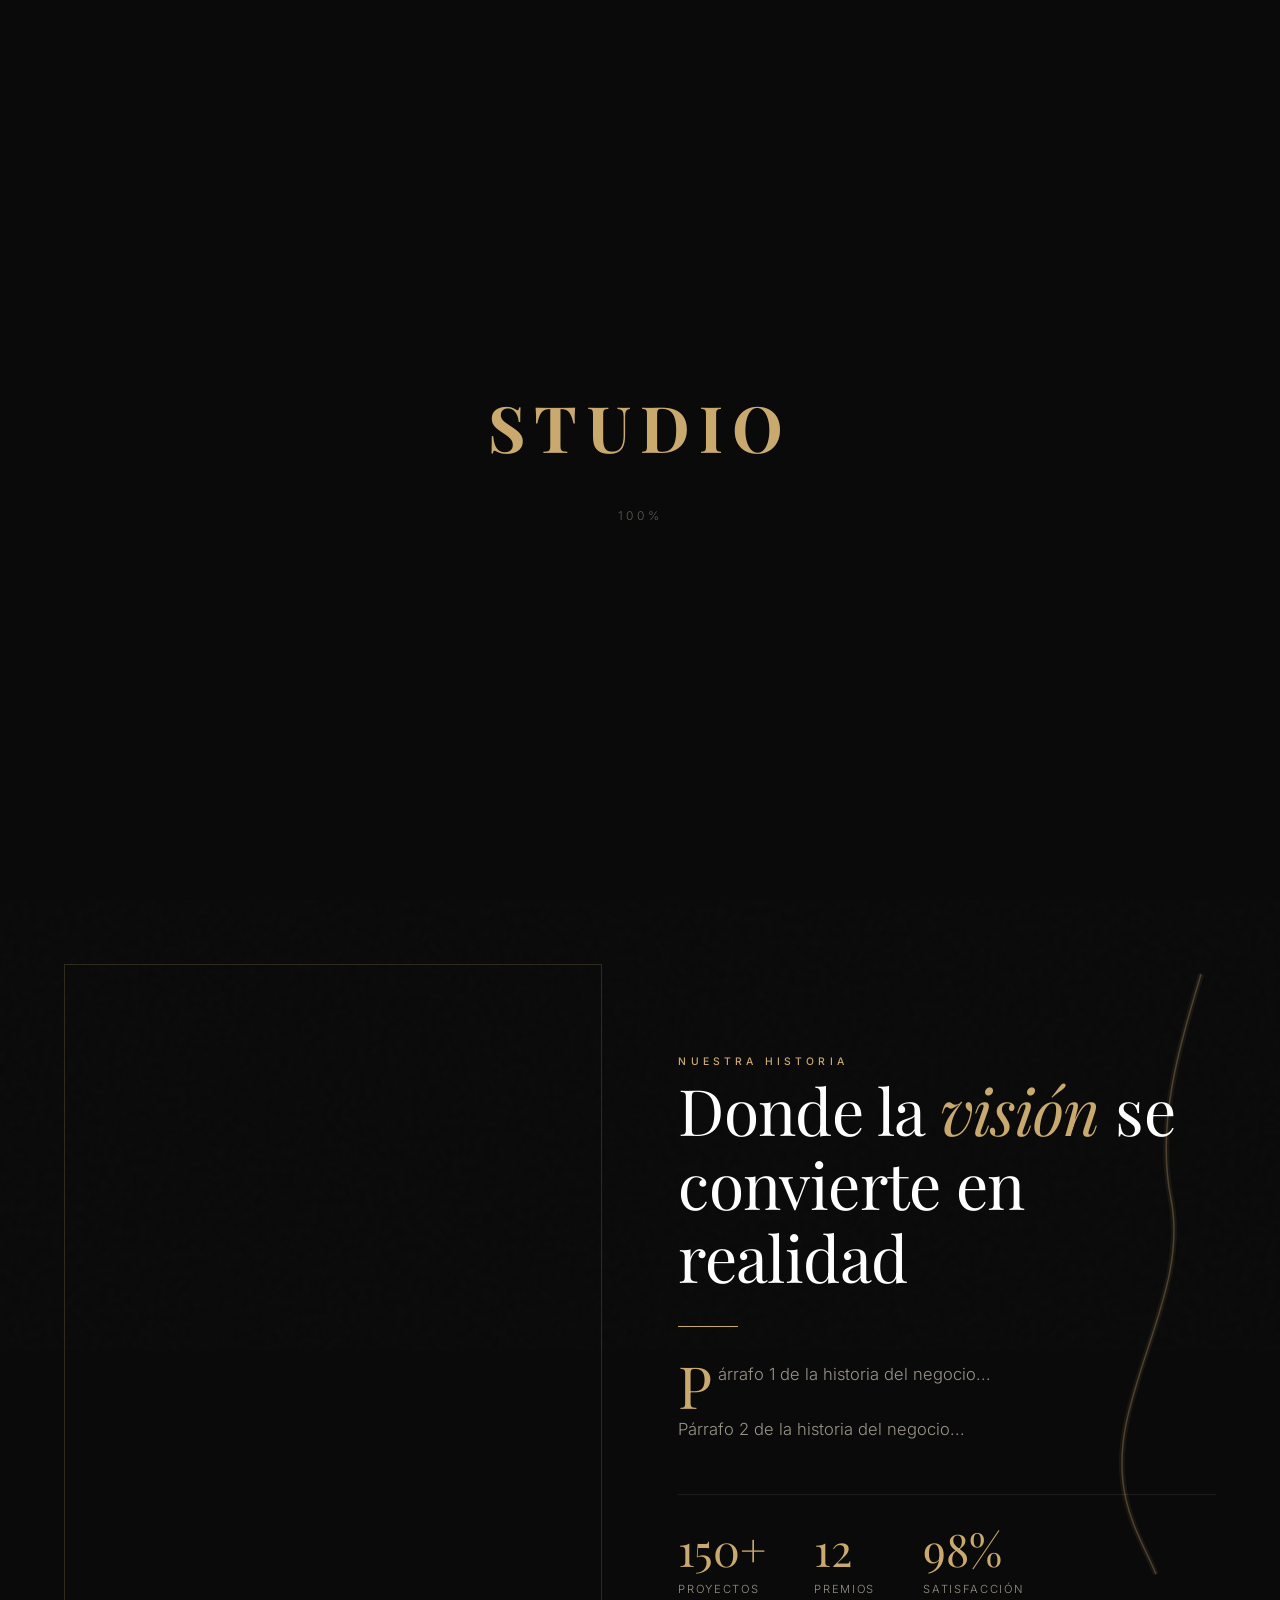
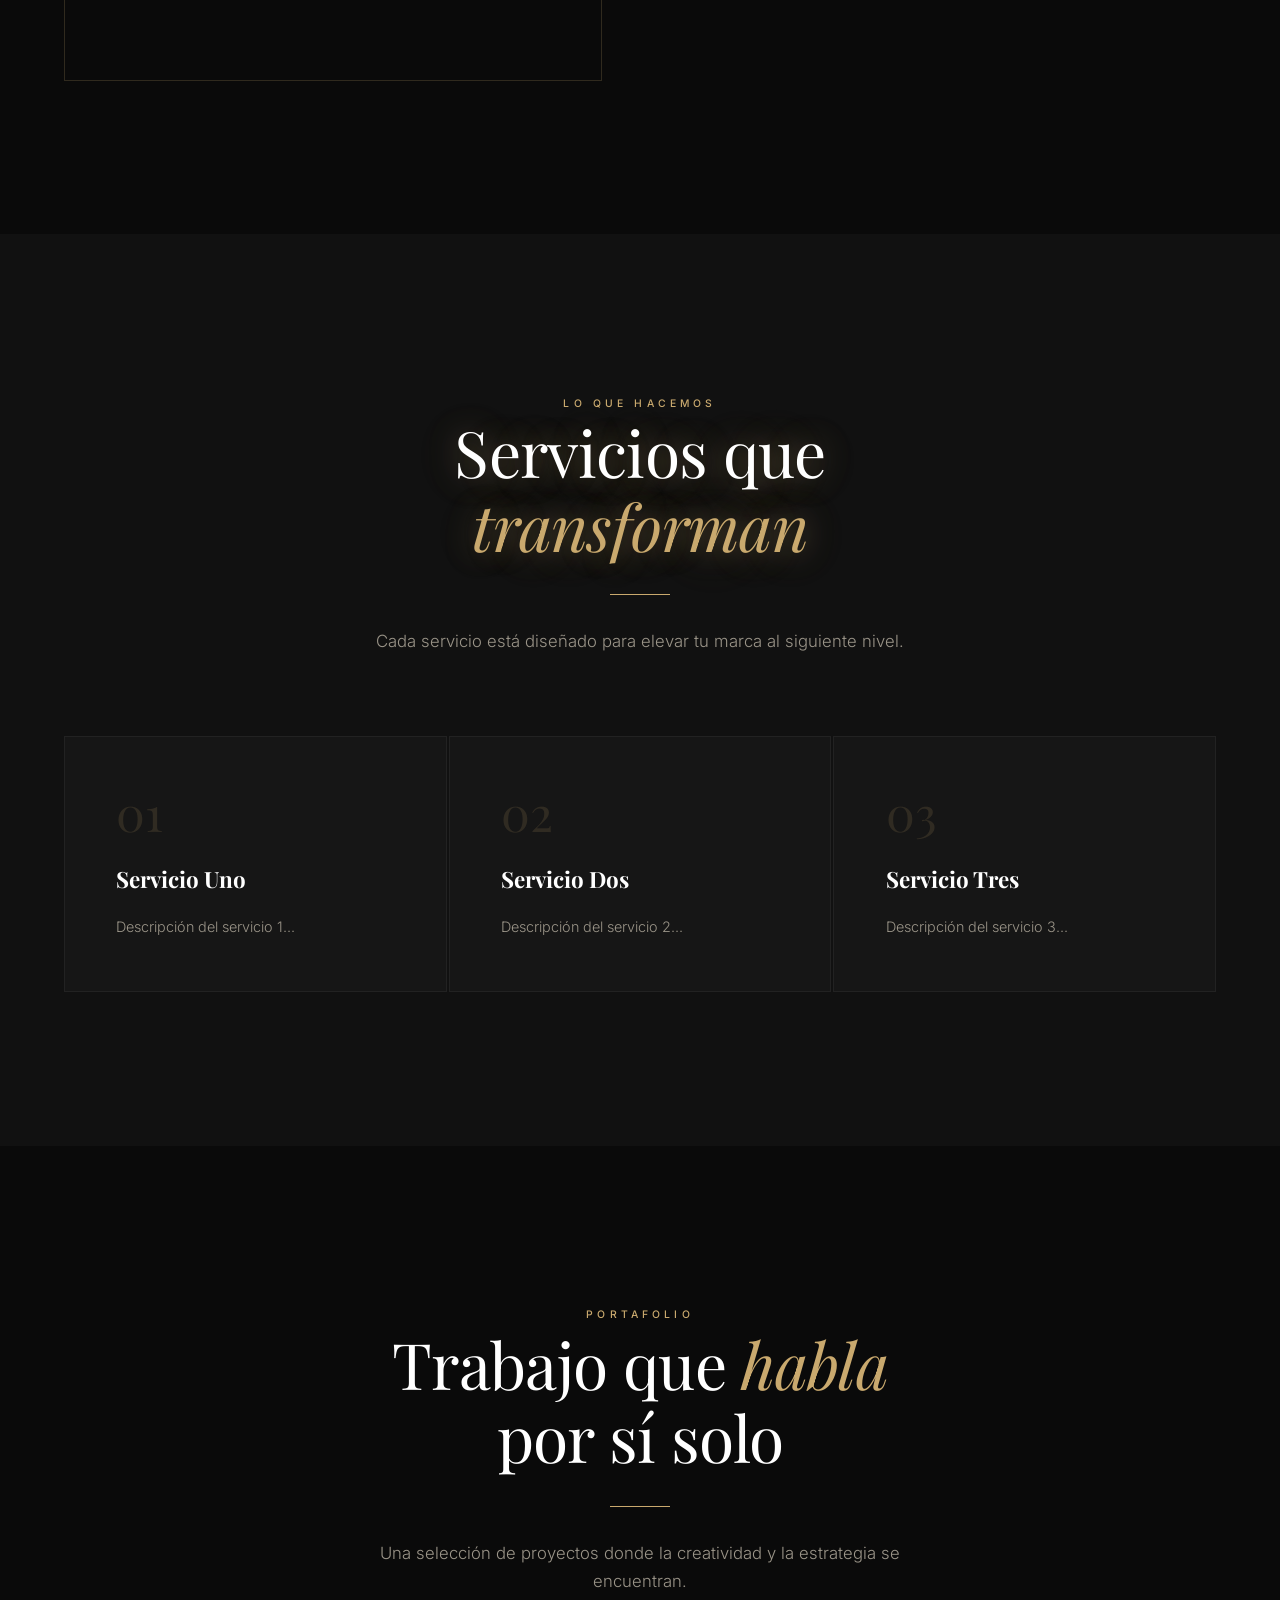
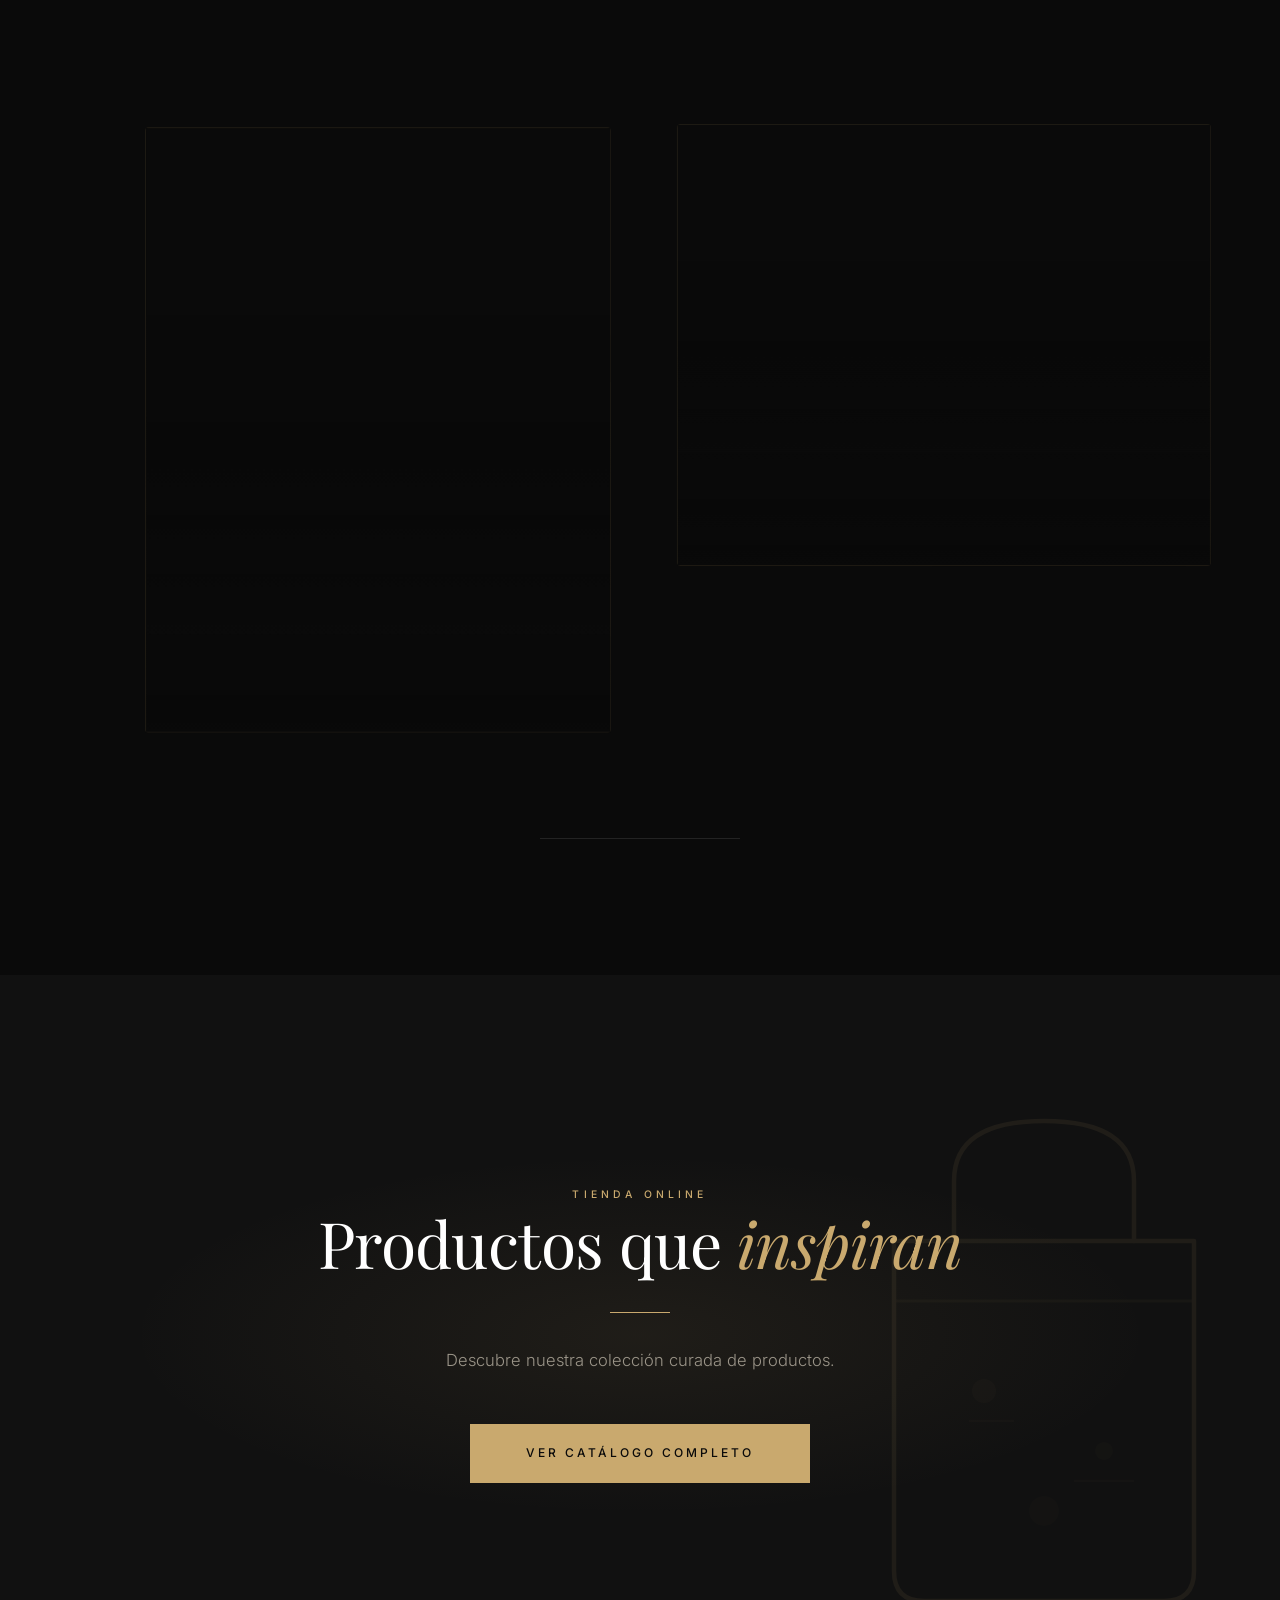
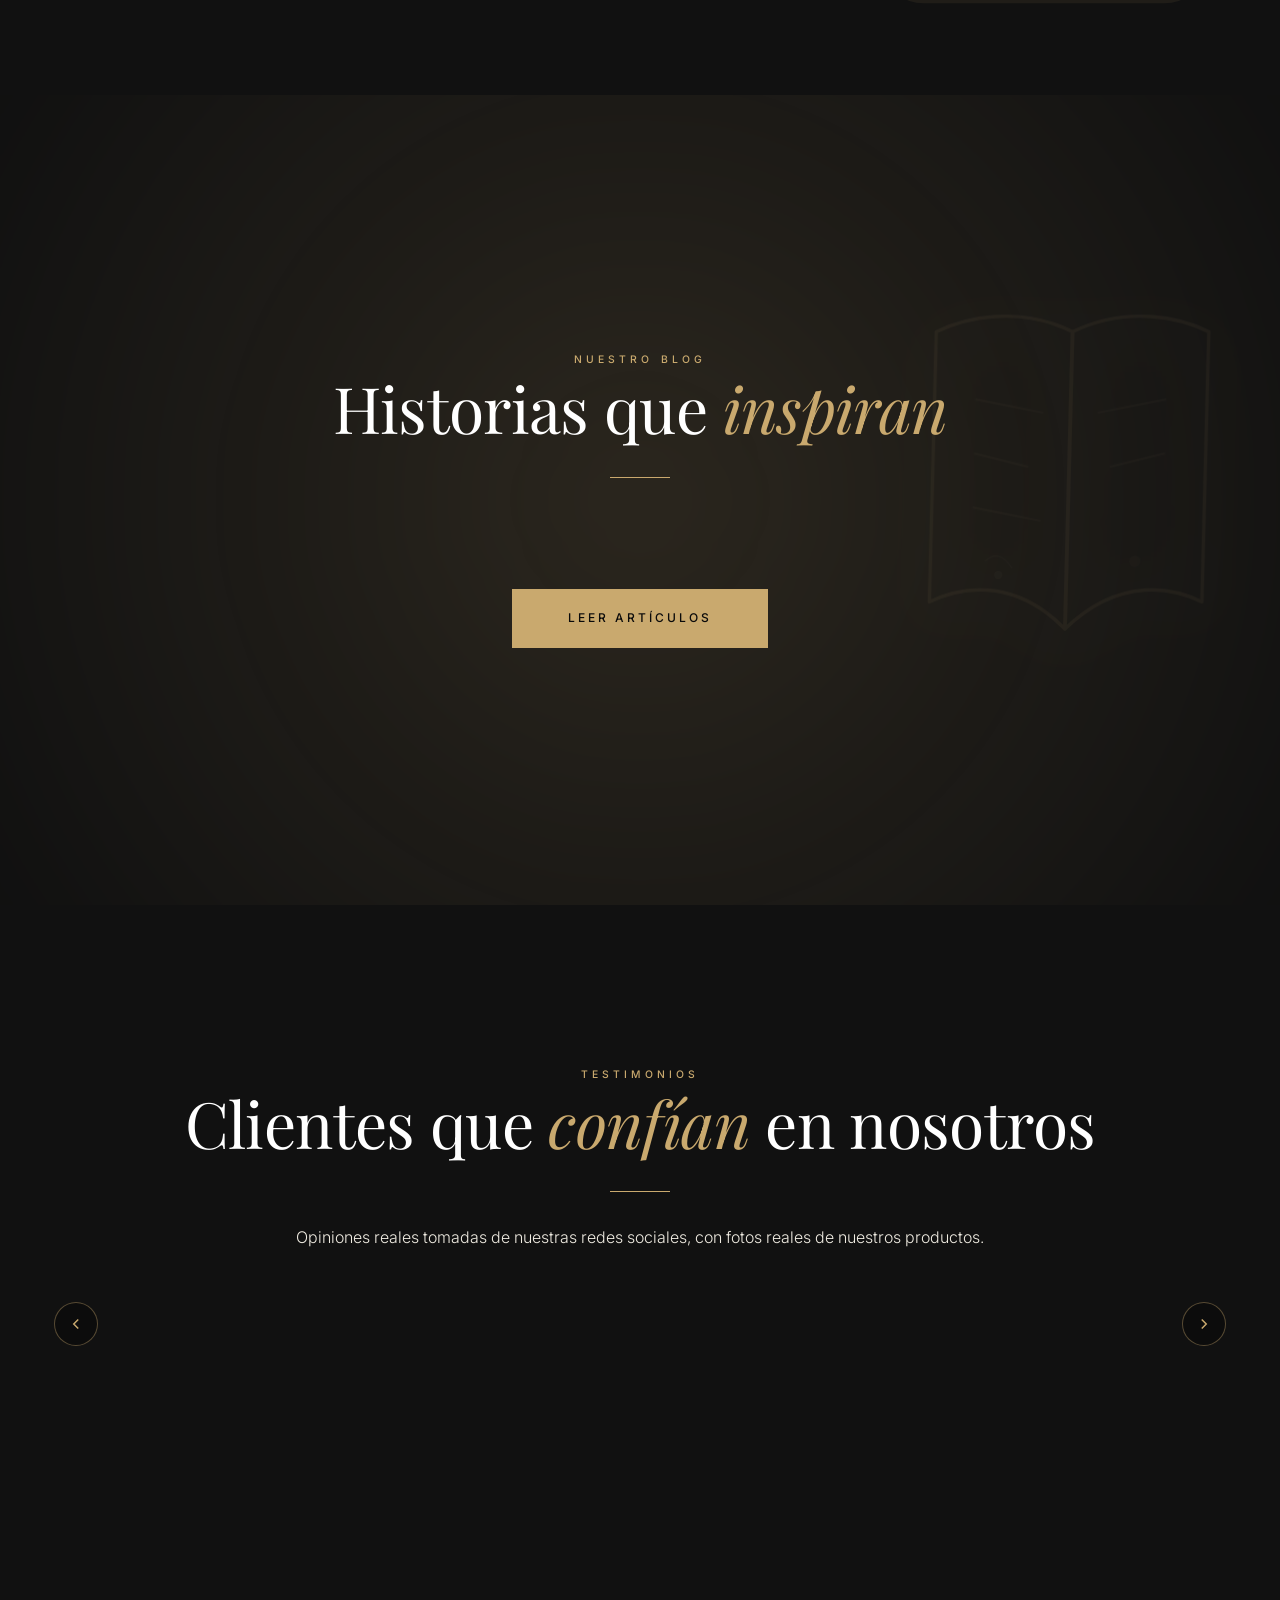
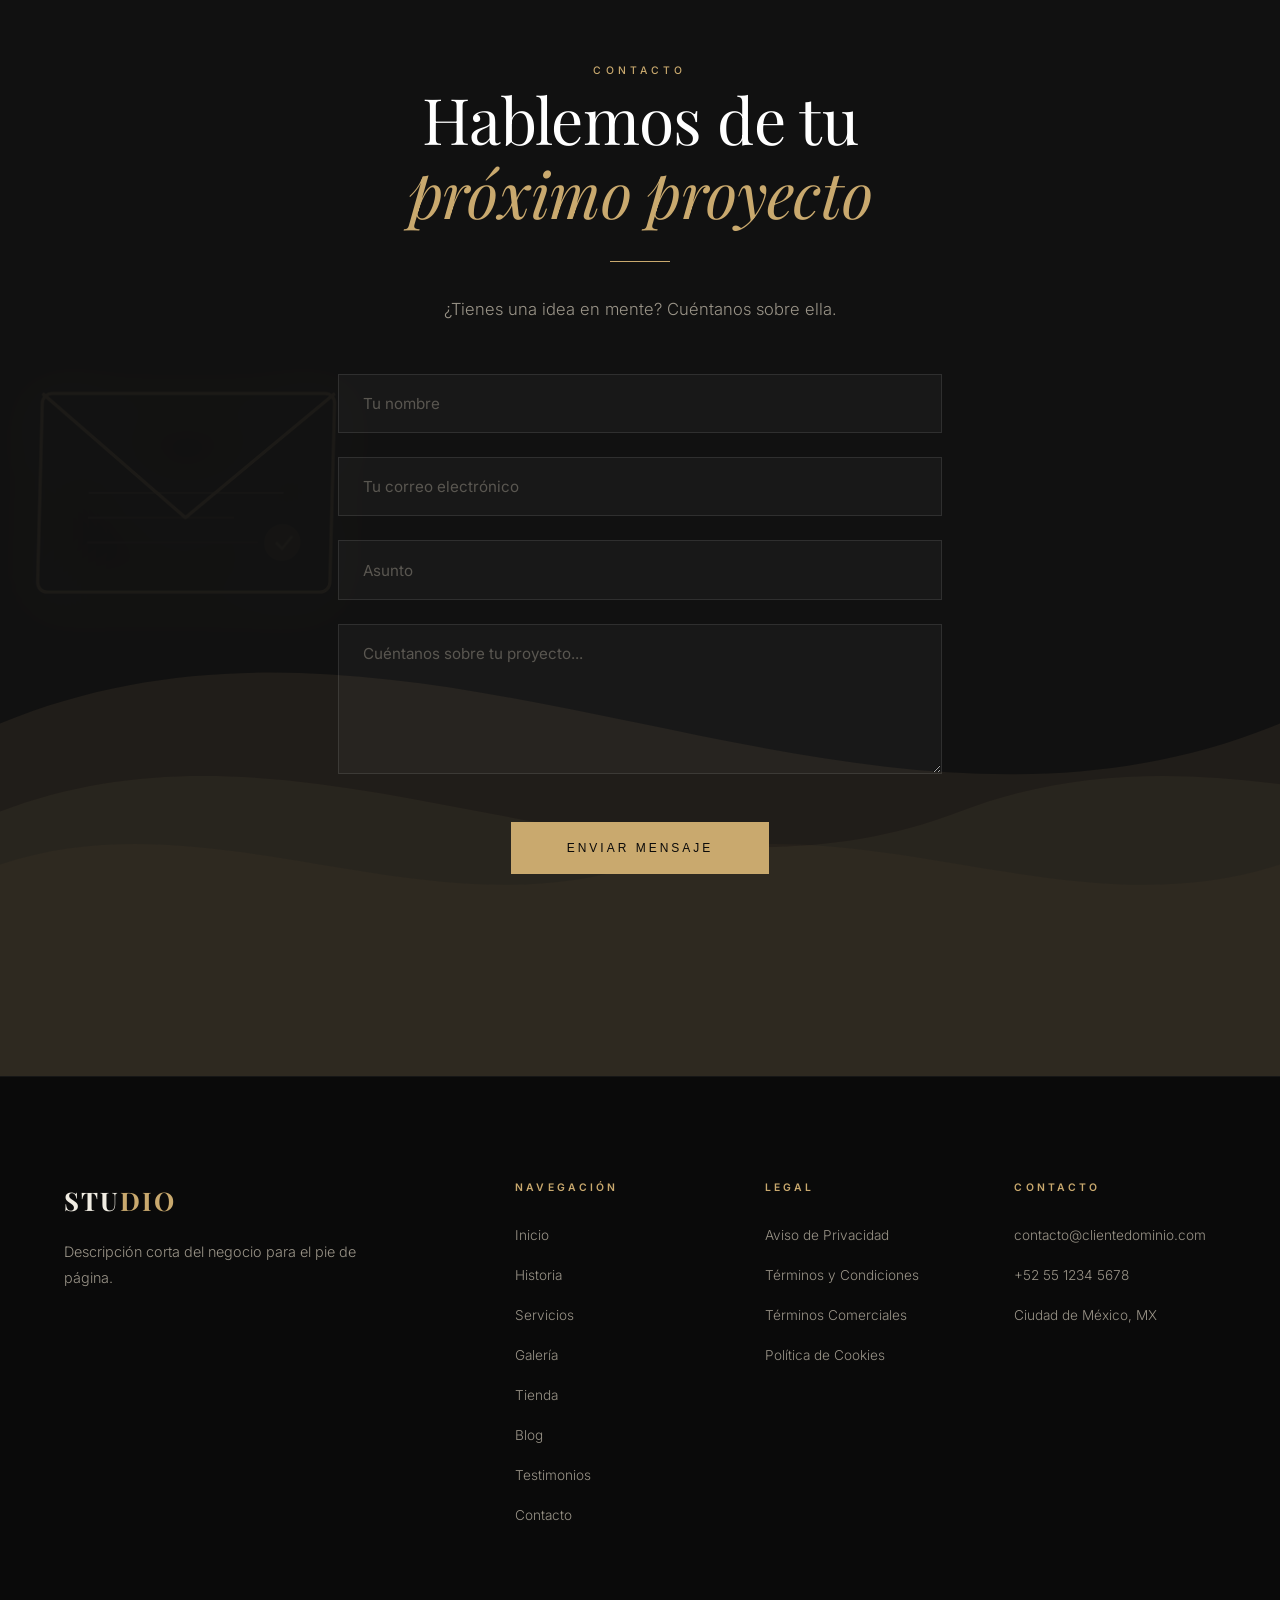
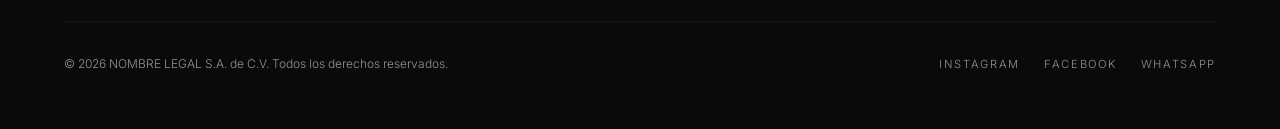
==== index.html @ 1362f99d "Test" ====
<!DOCTYPE html>
<html lang="es-MX">
<head>
    <meta charset="UTF-8">
    <meta name="viewport" content="width=device-width, initial-scale=1.0">
    <meta name="description" content="Estudio creativo especializado en diseño digital, branding y desarrollo web de alto impacto en México.">
    <meta name="theme-color" content="#0a0a0a">

    <!-- Open Graph -->
    <meta property="og:type" content="website">
    <meta property="og:title" content="Studio | Estudio Creativo">
    <meta property="og:description" content="Diseño, estrategia y tecnología fusionados para construir marcas que trascienden lo ordinario.">
    <meta property="og:locale" content="es_MX">

    <title>Studio | Estudio Creativo</title>

    <!-- Favicon SVG inline -->
    <link rel="icon" href="data:image/svg+xml,%3Csvg xmlns='http://www.w3.org/2000/svg' viewBox='0 0 100 100'%3E%3Crect width='100' height='100' rx='20' fill='%230a0a0a'/%3E%3Ctext x='50' y='68' font-family='Georgia,serif' font-size='55' font-weight='bold' fill='%23c9a96e' text-anchor='middle'%3ES%3C/text%3E%3C/svg%3E">

    <!-- Supabase CDN (necesario para el login discreto del footer) -->
    <script src="https://cdn.jsdelivr.net/npm/@supabase/supabase-js@2"></script>

    <!-- Fuentes -->
    <link rel="preconnect" href="https://fonts.googleapis.com">
    <link rel="preconnect" href="https://fonts.gstatic.com" crossorigin>
    <link href="https://fonts.googleapis.com/css2?family=Playfair+Display:ital,wght@0,400;0,700;1,400&family=Inter:wght@300;400;500;600;700&display=swap" rel="stylesheet">

    <!-- Estilos -->
    <link rel="stylesheet" href="style.css">
</head>
<body>

    <!-- Cursor personalizado -->
    <div class="cursor" id="cursor" aria-hidden="true"></div>
    <div class="cursor-follower" id="cursorFollower" aria-hidden="true"></div>

    <!-- Grain overlay -->
    <div class="grain-overlay" aria-hidden="true"></div>

    <!-- Loader -->
    <div class="loader" id="loader" role="status" aria-label="Cargando página">
        <div class="loader-inner">
            <div class="loader-title-wrapper">
                <span class="loader-title-base">STUDIO</span>
                <span class="loader-title-fill" id="loaderTitleFill">STUDIO</span>
            </div>
            <div class="loader-percentage" id="loaderPercentage" aria-live="polite">0%</div>
        </div>
    </div>

    <!-- Header -->
    <header class="header" id="header" role="banner">
        <nav class="nav" id="nav" role="navigation" aria-label="Navegación principal"></nav>
    </header>

    <main role="main">
        <!-- Hero -->
        <section class="hero" id="hero" aria-label="Inicio">
            <div class="hero-bg" id="heroBg" aria-hidden="true"></div>
            <div class="hero-glow" aria-hidden="true"></div>
            <div class="hero-content" id="heroContent"></div>
            <div class="scroll-indicator" id="scrollIndicator" aria-hidden="true">
                <div class="scroll-indicator-line"></div>
                <span class="scroll-indicator-text">Scroll</span>
            </div>
            <div class="hero-wave" aria-hidden="true">
                <svg viewBox="0 0 1440 120" preserveAspectRatio="none">
                    <path d="M0,60 C240,120 480,0 720,60 C960,120 1200,0 1440,60 L1440,120 L0,120 Z" fill="var(--color-bg)"/>
                </svg>
            </div>
        </section>

        <!-- Bloque 1: Historia -->
        <section class="section section-story" id="story">
            <div class="section-inner" id="storyInner"></div>
        </section>

        <!-- Bloque 2: Servicios -->
        <section class="section section-services" id="services">
            <div class="section-inner" id="servicesInner"></div>
        </section>

        <!-- Bloque 3: Galería -->
        <section class="section section-gallery" id="gallery">
            <div class="section-inner" id="galleryInner"></div>
        </section>

        <!-- Bloque 4: Filosofía -->
        <section class="section section-philosophy" id="philosophy">
            <div class="section-inner" id="philosophyInner"></div>
        </section>

        <!-- Bloque 5: E-Commerce -->
        <section class="section section-ecommerce" id="ecommerce">
            <div class="section-inner" id="ecommerceInner"></div>
        </section>

        <!-- Bloque 6: Blog -->
        <section class="section section-blog" id="blog">
            <div class="section-inner" id="blogInner"></div>
        </section>

                <!-- Bloque: Testimonios -->
        <section class="section section-testimonials" id="testimonials">
            <div class="section-inner" id="testimonialsInner"></div>
        </section>

        <!-- Bloque 7: Contacto -->
        <section class="section section-contact" id="contact">
            <div class="section-inner" id="contactInner"></div>
        </section>
    </main>

    <!-- Footer -->
    <footer class="footer" id="footer" role="contentinfo">
        <div class="footer-inner" id="footerInner"></div>
    </footer>

    <!-- Scripts (orden importante) -->
    <script src="config.js"></script>
    <script src="app.js"></script>
    <script src="admin-auth.js"></script>
</body>
</html>
---- style.css ----
/* ============================================================
   STYLE.CSS — ORGANIZADO Y OPTIMIZADO
   ÍNDICE:
   01 Reset & variables          09 Galería (carrusel parallax)
   02 Accesibilidad (focus)      10 Filosofía / CTA
   03 Cursor personalizado       11 E-commerce
   04 Grain overlay              12 Blog (tinta dorada)
   05 Loader                     13 Contacto
   06 Header / Nav + menú MÁS    14 Footer (+responsive compacto)
   07 Hero + typewriter          15 Testimonios (+placeholder)
   08 Servicios + luz que cae    16 Utilidades
                                 17 Optimizaciones móvil (rendimiento)
   ============================================================ */

/* ============ 01 RESET & VARIABLES ============ */
*, *::before, *::after { margin: 0; padding: 0; box-sizing: border-box; }
:root {
  --color-bg: #0a0a0a;
  --color-bg-alt: #111111;
  --color-text: #f0ece2;
  --color-text-muted: #9a9488; /* contraste mejorado (era #8a8578) */
  --color-accent: #c9a96e;
  --color-accent-light: #e2c992;
  --color-white: #ffffff;
  --color-dark: #0a0a0a;
  --font-display: 'Playfair Display', Georgia, serif;
  --font-body: 'Inter', -apple-system, sans-serif;
  --ease-out-expo: cubic-bezier(0.16, 1, 0.3, 1);
  --ease-out-quart: cubic-bezier(0.25, 1, 0.5, 1);
  --ease-in-out: cubic-bezier(0.65, 0, 0.35, 1);
  --animation-speed: 1;
}
html { scroll-behavior: auto; overflow-x: hidden; font-size: 16px; }
body {
  background: var(--color-bg); color: var(--color-text);
  font-family: var(--font-body); font-weight: 300; line-height: 1.7;
  overflow-x: hidden; cursor: none;
}
a { color: inherit; text-decoration: none; cursor: none; }
img { display: block; max-width: 100%; }
button { cursor: none; }
::selection { background: var(--color-accent); color: var(--color-dark); }

/* ============ 02 ACCESIBILIDAD (WCAG 2.4.7) ============ */
:focus { outline: none; }
:focus-visible { outline: 2px solid var(--color-accent); outline-offset: 3px; border-radius: 2px; }
a:focus-visible, button:focus-visible { outline: 2px solid var(--color-accent); outline-offset: 4px; }
.form-input:focus-visible, .form-textarea:focus-visible {
  outline: none; border-color: var(--color-accent);
  box-shadow: 0 0 0 3px rgba(201, 169, 110, 0.3);
}

/* ============ 03 CURSOR PERSONALIZADO (fuente única) ============ */
.cursor {
  position: fixed; top: 0; left: 0; width: 8px; height: 8px;
  background: var(--color-accent); border-radius: 50%;
  pointer-events: none; z-index: 99999; transform: translate(-50%, -50%);
  transition: width 0.3s var(--ease-out-expo), height 0.3s var(--ease-out-expo), background 0.3s;
  mix-blend-mode: difference;
}
.cursor-follower {
  position: fixed; top: 0; left: 0; width: 40px; height: 40px;
  border: 1px solid var(--color-accent); border-radius: 50%;
  pointer-events: none; z-index: 99998; transform: translate(-50%, -50%);
  transition: width 0.4s var(--ease-out-expo), height 0.4s var(--ease-out-expo), border-color 0.3s, opacity 0.3s;
  opacity: 0.5;
}
.cursor.hover { width: 60px; height: 60px; background: transparent; border: 1px solid var(--color-accent); }
.cursor-follower.hover { width: 80px; height: 80px; opacity: 0.2; }
@media (max-width: 768px) {
  .cursor, .cursor-follower { display: none; }
  body { cursor: auto; }
  a, button { cursor: pointer; }
}

/* ============ 04 GRAIN OVERLAY (optimizado) ============ */
.grain-overlay {
  position: fixed; top: -50%; left: -50%; width: 200%; height: 200%;
  pointer-events: none; z-index: 9999; opacity: 0.02;
  background-image: url("data:image/svg+xml,%3Csvg viewBox='0 0 256 256' xmlns='http://www.w3.org/2000/svg'%3E%3Cfilter id='noise'%3E%3CfeTurbulence type='fractalNoise' baseFrequency='0.9' numOctaves='4' stitchTiles='stitch'/%3E%3C/filter%3E%3Crect width='100%25' height='100%25' filter='url(%23noise)'/%3E%3C/svg%3E");
  animation: grainShift 2s steps(1) infinite;
}
@keyframes grainShift {
  0% { transform: translate(0, 0); } 20% { transform: translate(-5%, -5%); }
  40% { transform: translate(3%, -8%); } 60% { transform: translate(-8%, 2%); }
  80% { transform: translate(5%, 5%); } 100% { transform: translate(0, 0); }
}

/* ============ 05 LOADER ============ */
.loader {
  position: fixed; inset: 0; background: var(--color-dark); z-index: 100000;
  display: flex; align-items: center; justify-content: center;
  transition: opacity 1.5s cubic-bezier(0.16, 1, 0.3, 1), visibility 1.5s;
}
.loader.hidden { opacity: 0; visibility: hidden; }
.loader-inner { text-align: center; position: relative; }
.loader-title-wrapper { position: relative; display: inline-block; margin-bottom: 1.5rem; }
.loader-title-base {
  font-family: var(--font-display); font-size: clamp(2rem, 6vw, 4rem); font-weight: 700;
  letter-spacing: 0.15em; text-transform: uppercase; color: rgba(255, 255, 255, 0.1); display: block;
}
.loader-title-fill {
  position: absolute; top: 0; left: 0; font-family: var(--font-display);
  font-size: clamp(2rem, 6vw, 4rem); font-weight: 700; letter-spacing: 0.15em;
  text-transform: uppercase; color: var(--color-accent); display: block;
  width: 0%; overflow: hidden; white-space: nowrap;
  transition: width 0.5s cubic-bezier(0.16, 1, 0.3, 1);
}
.loader-percentage { font-family: var(--font-body); font-size: 0.75rem; letter-spacing: 0.3em; color: var(--color-text-muted); opacity: 0.6; }

/* ============ 06 HEADER / NAV + MENÚ "MÁS" ============ */
.header {
  position: fixed; top: 0; left: 0; right: 0; z-index: 1000;
  padding: 1.5rem 3rem; display: flex; align-items: center; justify-content: space-between;
  transition: background 0.5s, padding 0.5s var(--ease-out-expo);
}
.header.scrolled {
  background: rgba(10, 10, 10, 0.85);
  backdrop-filter: blur(12px); -webkit-backdrop-filter: blur(12px);
  padding: 1rem 3rem;
}
.header.menu-open { background: var(--color-dark) !important; backdrop-filter: none !important; -webkit-backdrop-filter: none !important; }
.nav { width: 100%; display: flex; align-items: center; justify-content: space-between; }
.nav-logo {
  font-family: var(--font-display); font-size: 1.4rem; font-weight: 700;
  letter-spacing: 0.08em; color: var(--color-text); text-transform: uppercase;
  z-index: 1002; position: relative;
}
.nav-logo span { color: var(--color-accent); }
.nav-links { display: flex; gap: 2.5rem; list-style: none; }
.nav-links a {
  font-size: 0.75rem; font-weight: 500; letter-spacing: 0.2em; text-transform: uppercase;
  color: var(--color-text-muted); position: relative; padding: 0.25rem 0; transition: color 0.4s;
}
.nav-links a::after {
  content: ''; position: absolute; bottom: 0; left: 0; width: 0; height: 1px;
  background: var(--color-accent); transition: width 0.5s var(--ease-out-expo);
}
.nav-links a:hover { color: var(--color-text); }
.nav-links a:hover::after { width: 100%; }
.nav-cta {
  font-size: 0.7rem; font-weight: 500; letter-spacing: 0.2em; text-transform: uppercase;
  padding: 0.7rem 1.8rem; border: 1px solid var(--color-accent); color: var(--color-accent);
  transition: all 0.4s var(--ease-out-expo); z-index: 1002; position: relative;
}
.nav-cta:hover { background: var(--color-accent); color: var(--color-dark); }
.nav-hamburger { display: none; flex-direction: column; gap: 6px; background: none; border: none; padding: 5px; z-index: 1002; position: relative; }
.nav-hamburger span { display: block; width: 28px; height: 1px; background: var(--color-text); transition: all 0.4s var(--ease-out-expo); }
.nav-hamburger.active span:nth-child(1) { transform: rotate(45deg) translate(5px, 5px); }
.nav-hamburger.active span:nth-child(2) { opacity: 0; }
.nav-hamburger.active span:nth-child(3) { transform: rotate(-45deg) translate(5px, -5px); }

/* --- Menú "MÁS" (dropdown escalable) --- */
.nav-more { position: relative; display: none; }
.nav-more-btn {
  display: flex; align-items: center; gap: .4rem; background: none; border: none; cursor: none;
  font-size: .75rem; font-weight: 500; letter-spacing: .2em; text-transform: uppercase;
  color: var(--color-text-muted); font-family: var(--font-body); transition: color .4s;
}
.nav-more-btn:hover { color: var(--color-text); }
.nav-more-btn svg { transition: transform .3s var(--ease-out-expo); }
.nav-more.open .nav-more-btn svg { transform: rotate(180deg); }
.nav-more-panel {
  position: absolute; top: calc(100% + 1.1rem); left: 50%; transform: translate(-50%, 10px);
  min-width: 200px; padding: .6rem 0; background: rgba(10, 10, 10, .97);
  border: 1px solid rgba(255, 255, 255, .08); border-radius: 4px;
  backdrop-filter: blur(12px); -webkit-backdrop-filter: blur(12px);
  display: flex; flex-direction: column; opacity: 0; visibility: hidden;
  transition: opacity .3s var(--ease-out-expo), transform .3s var(--ease-out-expo), visibility .3s;
  z-index: 1003;
}
.nav-more.open .nav-more-panel { opacity: 1; visibility: visible; transform: translate(-50%, 0); }
.nav-more-panel a {
  padding: .7rem 1.5rem; font-size: .7rem; letter-spacing: .2em; text-transform: uppercase;
  color: var(--color-text-muted); transition: color .3s, background .3s;
}
.nav-more-panel a:hover { color: var(--color-accent); background: rgba(201, 169, 110, .06); }

/* --- Responsive: ≤1080px hamburguesa + overlay (móvil y tablet) --- */
@media (max-width: 1080px) {
  .nav-hamburger { display: flex; }
  .nav-cta { display: none; }
  .nav-more { display: none; }
  .nav-link-extra { display: block; }
  .nav-links {
    position: fixed; inset: 0; background: var(--color-dark);
    flex-direction: column; align-items: center; justify-content: center; gap: 2rem;
    opacity: 0; visibility: hidden; pointer-events: none; transform: translateY(-20px);
    transition: opacity 0.5s var(--ease-out-expo), visibility 0.5s, transform 0.5s var(--ease-out-expo);
    z-index: 1001;
  }
  .nav-links.open { opacity: 1; visibility: visible; pointer-events: auto; transform: translateY(0); }
  .nav-links a {
    font-size: 1.2rem; opacity: 0; transform: translateY(20px);
    transition: opacity 0.4s var(--ease-out-expo), transform 0.4s var(--ease-out-expo), color 0.4s;
  }
  .nav-links.open a { opacity: 1; transform: translateY(0); }
  .nav-links.open a:nth-child(1) { transition-delay: 0.1s; }
  .nav-links.open a:nth-child(2) { transition-delay: 0.15s; }
  .nav-links.open a:nth-child(3) { transition-delay: 0.2s; }
  .nav-links.open a:nth-child(4) { transition-delay: 0.25s; }
  .nav-links.open a:nth-child(5) { transition-delay: 0.3s; }
}
@media (max-width: 768px) {
  .header { padding: 1.2rem 1.5rem; }
  .header.scrolled { padding: 0.8rem 1.5rem; }
}
/* --- Responsive: ≥1081px enlaces centrados + MÁS --- */
@media (min-width: 1081px) {
  .nav { position: relative; }
  .nav-links { position: absolute; left: 50%; top: 50%; transform: translate(-50%, -50%); }
  .nav-more { display: block; }
  .nav-link-extra { display: none; }
}
@media (min-width: 1081px) and (max-width: 1280px) {
  .nav-links { gap: 1.6rem; }
}

/* ============ 07 HERO + TYPEWRITER ============ */
.hero { position: relative; height: 100vh; min-height: 600px; display: flex; align-items: center; justify-content: center; overflow: hidden; }
.hero-bg { position: absolute; inset: -20%; background-size: cover; background-position: center; filter: brightness(0.35) saturate(0.8); z-index: 0; }
.hero-bg::after {
  content: ''; position: absolute; inset: 0; z-index: 1;
  background: linear-gradient(180deg, rgba(10,10,10,0.7) 0%, rgba(10,10,10,0.4) 50%, rgba(10,10,10,0.05) 100%);
}
.hero-glow {
  position: absolute; bottom: -10%; left: 50%; transform: translateX(-50%);
  width: 90%; height: 70vh; pointer-events: none; z-index: 2; filter: blur(40px);
  background: radial-gradient(ellipse at center bottom, rgba(201,169,110,0.6) 0%, rgba(201,169,110,0.25) 40%, rgba(139,92,246,0.15) 70%, transparent 100%);
  animation: glowPulse 6s ease-in-out infinite;
}
@keyframes glowPulse {
  0%, 100% { opacity: 0.5; transform: translateX(-50%) scale(1); }
  50% { opacity: 0.9; transform: translateX(-50%) scale(1.1); }
}
.hero-particles { position: absolute; top: 0; left: 0; width: 100%; height: 100%; pointer-events: none; z-index: 3; }
.hero-stars { position: absolute; top: 0; left: 0; width: 100%; height: 100%; pointer-events: none; z-index: 2; }
.star {
  position: absolute; background: var(--color-accent); border-radius: 50%;
  animation: starTwinkle var(--twinkle-duration) ease-in-out infinite;
  animation-delay: var(--twinkle-delay); box-shadow: 0 0 var(--glow-size) var(--color-accent);
}
@keyframes starTwinkle {
  0%, 100% { opacity: var(--min-opacity); transform: scale(0.8); }
  50% { opacity: var(--max-opacity); transform: scale(1.2); }
}
.hero-content { position: relative; z-index: 4; text-align: center; padding: 0 clamp(1.5rem, 5vw, 2rem); max-width: 1000px; }
.hero-eyebrow { font-size: 0.7rem; font-weight: 500; letter-spacing: 0.4em; text-transform: uppercase; color: var(--color-accent); margin-bottom: 2rem; opacity: 0; transform: translateY(30px); }
.hero-title { font-family: var(--font-display); font-size: clamp(3rem, 9vw, 8rem); font-weight: 400; line-height: 1.05; letter-spacing: -0.02em; color: var(--color-white); margin-bottom: 1.5rem; }
.hero-title .line { display: block; overflow: hidden; }
.hero-title .line-inner { display: block; transform: translateY(110%); }
.hero-title em { font-style: italic; color: var(--color-accent); }
.hero-subtitle { font-size: clamp(0.9rem, 1.5vw, 1.1rem); font-weight: 300; color: var(--color-text-muted); max-width: 550px; margin: 0 auto 2.5rem; opacity: 0; transform: translateY(30px); padding: 0 1rem; line-height: 1.7; }
.hero-cta {
  display: inline-block; font-size: 0.7rem; font-weight: 500; letter-spacing: 0.25em; text-transform: uppercase;
  padding: 1rem 2.5rem; border: 1px solid rgba(255,255,255,0.3); color: var(--color-white);
  transition: all 0.5s var(--ease-out-expo); opacity: 0; transform: translateY(30px);
}
.hero-cta:hover { background: var(--color-white); color: var(--color-dark); border-color: var(--color-white); }
.scroll-indicator { position: absolute; bottom: 4rem; left: 50%; transform: translateX(-50%); display: none; flex-direction: column; align-items: center; gap: 0.8rem; z-index: 4; opacity: 0; }
.scroll-indicator-line { width: 1px; height: 60px; background: linear-gradient(to bottom, var(--color-accent), transparent); animation: scrollPulse 2s ease-in-out infinite; }
@keyframes scrollPulse {
  0%, 100% { opacity: 0.3; transform: scaleY(0.5); transform-origin: top; }
  50% { opacity: 1; transform: scaleY(1); }
}
.scroll-indicator-text { font-size: 0.6rem; letter-spacing: 0.3em; text-transform: uppercase; color: var(--color-text-muted); }
.hero-wave { position: absolute; bottom: 0; left: 0; width: 100%; height: 120px; z-index: 3; pointer-events: none; overflow: hidden; }
.hero-wave svg { position: absolute; bottom: 0; left: 0; width: 100%; height: 100%; }
/* Typewriter */
.typewriter-wrapper { display: inline-block; vertical-align: baseline; }
.typewriter-word { font-style: italic; color: var(--color-accent); display: inline; }
.typewriter-cursor { font-style: normal; color: var(--color-accent); font-weight: 300; animation: cursorBlink 0.8s step-end infinite; margin-left: 2px; opacity: 0.7; display: inline; }
@keyframes cursorBlink { 0%, 100% { opacity: 0.7; } 50% { opacity: 0; } }
@media (max-width: 768px) {
  .hero-wave { height: 80px; }
  .hero-subtitle { font-size: clamp(0.85rem, 3.5vw, 1rem); max-width: 100%; padding: 0 0.5rem; line-height: 1.6; }
  .hero-title { font-size: clamp(2.2rem, 10vw, 4rem); }
  .scroll-indicator { display: flex; }
}
@media (max-width: 480px) { .hero-wave { height: 60px; } }

/* ============ SECCIONES — GENERAL (sistema reveal) ============ */
.section { position: relative; padding: clamp(5rem, 12vw, 10rem) clamp(1.5rem, 5vw, 6rem); overflow: hidden; }
.section-inner { max-width: 1300px; margin: 0 auto; }
.section-label { font-size: 0.65rem; font-weight: 500; letter-spacing: 0.4em; text-transform: uppercase; color: var(--color-accent); margin-bottom: 1rem; }
.section-heading { font-family: var(--font-display); font-size: clamp(2.2rem, 5vw, 4.5rem); font-weight: 400; line-height: 1.15; letter-spacing: -0.01em; color: var(--color-white); margin-bottom: 2rem; }
.section-heading em { font-style: italic; color: var(--color-accent); }
.reveal { opacity: 0; transform: translateY(60px); transition: opacity 1s var(--ease-out-expo), transform 1s var(--ease-out-expo); }
.reveal.visible { opacity: 1; transform: translateY(0); }
.reveal-delay-1 { transition-delay: 0.1s; } .reveal-delay-2 { transition-delay: 0.2s; }
.reveal-delay-3 { transition-delay: 0.3s; } .reveal-delay-4 { transition-delay: 0.4s; }
.reveal-delay-5 { transition-delay: 0.5s; } .reveal-delay-6 { transition-delay: 0.6s; }
.reveal-left { opacity: 0; transform: translateX(-80px); transition: opacity 1s var(--ease-out-expo), transform 1s var(--ease-out-expo); }
.reveal-left.visible { opacity: 1; transform: translateX(0); }
.reveal-right { opacity: 0; transform: translateX(80px); transition: opacity 1s var(--ease-out-expo), transform 1s var(--ease-out-expo); }
.reveal-right.visible { opacity: 1; transform: translateX(0); }
.reveal-scale { opacity: 0; transform: scale(0.9); transition: opacity 1.2s var(--ease-out-expo), transform 1.2s var(--ease-out-expo); }
.reveal-scale.visible { opacity: 1; transform: scale(1); }

/* ============ 08 BLOQUE 1 — HISTORIA ============ */
.section-story { background: var(--color-bg); padding-top: clamp(2rem, 5vw, 4rem); padding-bottom: clamp(5rem, 12vw, 10rem); }
.story-ribbon { position: absolute; top: 0; right: 0; width: 100%; height: 100%; pointer-events: none; z-index: 0; overflow: hidden; }
.story-ribbon svg { position: absolute; top: -10%; right: 5%; width: 300px; height: 100%; animation: ribbonFloat 8s ease-in-out infinite; }
.ribbon-path, .ribbon-path-shadow { stroke-dasharray: 1000; stroke-dashoffset: 1000; }
.story-ribbon.visible .ribbon-path { animation: ribbonDraw 6s ease-out forwards, ribbonPulse 6s ease-in-out infinite 6s; }
.story-ribbon.visible .ribbon-path-shadow { animation: ribbonDraw 6s ease-out forwards 0.3s; }
@keyframes ribbonDraw { to { stroke-dashoffset: 0; } }
@keyframes ribbonFloat {
  0%, 100% { transform: translate(0, 0) rotate(0deg); } 25% { transform: translate(-5px, 10px) rotate(1deg); }
  50% { transform: translate(0, 15px) rotate(0deg); } 75% { transform: translate(5px, 10px) rotate(-1deg); }
}
@keyframes ribbonPulse { 0%, 100% { opacity: 0.3; } 50% { opacity: 0.5; } }
.story-grid { display: grid; grid-template-columns: 1fr 1fr; gap: clamp(3rem, 6vw, 8rem); align-items: center; position: relative; z-index: 1; }
.story-image-wrapper { position: relative; overflow: hidden; aspect-ratio: 3/4; }
.story-image-wrapper::before { content: ''; position: absolute; inset: 0; border: 1px solid rgba(201, 169, 110, 0.2); z-index: 2; pointer-events: none; }
.story-image { width: 100%; height: 100%; object-fit: cover; transition: transform 0.1s linear; }
.story-text p { font-size: clamp(1rem, 1.3vw, 1.15rem); color: var(--color-text-muted); margin-bottom: 1.5rem; line-height: 1.9; }
.story-text p:first-of-type::first-letter {
  font-family: var(--font-display); font-size: 3.5em; float: left;
  line-height: 0.8; margin-right: 0.1em; margin-top: 0.05em; color: var(--color-accent);
}
.story-stat-row { display: flex; gap: 3rem; margin-top: 3rem; padding-top: 2rem; border-top: 1px solid rgba(255,255,255,0.08); }
.story-stat-number { font-family: var(--font-display); font-size: clamp(2rem, 3.5vw, 3.5rem); color: var(--color-accent); line-height: 1; }
.story-stat-label { font-size: 0.7rem; letter-spacing: 0.15em; text-transform: uppercase; color: var(--color-text-muted); margin-top: 0.5rem; }
@media (max-width: 768px) {
  .story-ribbon svg { width: 200px; right: 2%; }
  .story-grid { grid-template-columns: 1fr; }
  .story-image-wrapper { aspect-ratio: 4/3; }
}
@media (max-width: 480px) { .story-ribbon svg { width: 150px; right: 0; } }

/* ============ BLOQUE 2 — SERVICIOS + LUZ QUE CAE ============ */
.section-services { background: var(--color-bg-alt); }
.services-header { text-align: center; max-width: 700px; margin: 0 auto 5rem; }
.services-header p { color: var(--color-text-muted); font-size: 1.05rem; }
.services-grid { display: grid; grid-template-columns: repeat(auto-fit, minmax(280px, 1fr)); gap: 2px; }
.service-card { position: relative; padding: clamp(2rem, 4vw, 3.5rem); background: rgba(255,255,255,0.02); border: 1px solid rgba(255,255,255,0.05); transition: all 0.6s var(--ease-out-expo); overflow: hidden; }
.service-card::before { content: ''; position: absolute; top: 0; left: 0; width: 100%; height: 2px; background: var(--color-accent); transform: scaleX(0); transform-origin: left; transition: transform 0.6s var(--ease-out-expo); }
.service-card:hover::before { transform: scaleX(1); }
.service-card:hover { background: rgba(255,255,255,0.04); transform: translateY(-5px); }
.service-number { font-family: var(--font-display); font-size: 3rem; color: rgba(201, 169, 110, 0.15); line-height: 1; margin-bottom: 1.5rem; }
.service-title { font-family: var(--font-display); font-size: 1.4rem; color: var(--color-white); margin-bottom: 1rem; }
.service-desc { font-size: 0.9rem; color: var(--color-text-muted); line-height: 1.8; }
/* Luz que cae */
.services-light-container { position: absolute; top: 0; left: 0; width: 100%; height: 100%; pointer-events: none; overflow: hidden; z-index: 0; }
.light-beam {
  position: absolute; top: -20%; left: 50%; transform: translateX(-50%); width: 200px; height: 150%;
  background: linear-gradient(to bottom, rgba(201,169,110,0.4) 0%, rgba(201,169,110,0.2) 20%, rgba(201,169,110,0.1) 40%, rgba(201,169,110,0.05) 60%, transparent 100%);
  filter: blur(30px); opacity: 0; transition: opacity 2s ease-out;
}
.light-beam.active { opacity: 1; }
.services-ambient-glow {
  position: absolute; top: 20%; left: 50%; transform: translate(-50%, -50%); width: 80%; height: 60%;
  background: radial-gradient(ellipse at center, rgba(201,169,110,0.15) 0%, rgba(201,169,110,0.08) 40%, transparent 70%);
  filter: blur(40px); opacity: 0; transition: opacity 2.5s ease-out;
}
.services-ambient-glow.active { opacity: 1; }
.light-particle { position: absolute; width: 2px; height: 2px; background: rgba(201, 169, 110, 0.8); border-radius: 50%; box-shadow: 0 0 4px rgba(201,169,110,0.6), 0 0 8px rgba(201,169,110,0.3); opacity: 0; }
@keyframes particleFall {
  0% { opacity: 0; transform: translateY(-100px) translateX(0); }
  10% { opacity: 1; } 90% { opacity: 1; }
  100% { opacity: 0; transform: translateY(800px) translateX(var(--drift-x, 0px)); }
}
.light-particle.animate { animation: particleFall var(--fall-duration, 4s) ease-in forwards; animation-delay: var(--fall-delay, 0s); }
.services-header .section-heading {
  position: relative; z-index: 1; transition: text-shadow 2s ease-out;
  text-shadow: 0 0 30px rgba(201,169,110,0.4), 0 0 60px rgba(201,169,110,0.2), 0 0 90px rgba(201,169,110,0.1);
}
.services-header .section-heading.glow-active {
  text-shadow: 0 0 40px rgba(201,169,110,0.6), 0 0 80px rgba(201,169,110,0.3), 0 0 120px rgba(201,169,110,0.15), 0 0 160px rgba(201,169,110,0.08);
}
@media (max-width: 768px) {
  .light-beam { width: 150px; filter: blur(20px); }
  .services-ambient-glow { width: 90%; filter: blur(25px); }
  .services-header .section-heading.glow-active {
    text-shadow: 0 0 30px rgba(201,169,110,0.5), 0 0 60px rgba(201,169,110,0.25), 0 0 90px rgba(201,169,110,0.12);
  }
}

/* ============ 09 BLOQUE 3 — GALERÍA (carrusel parallax) ============ */
.section-gallery { background: var(--color-bg); padding-bottom: clamp(4rem, 8vw, 8rem); overflow: hidden; }
.gallery-header { text-align: center; max-width: 700px; margin: 0 auto clamp(3rem, 6vw, 5rem); padding: 0 clamp(1.5rem, 5vw, 6rem); }
.gallery-header p { color: var(--color-text-muted); font-size: 1.05rem; }
.gallery-carousel-wrapper { position: relative; width: 100%; overflow: hidden; padding: 2rem 0; cursor: grab; -webkit-user-select: none; user-select: none; touch-action: pan-y; }
.gallery-carousel-wrapper:active { cursor: grabbing; }
.gallery-carousel { display: flex; gap: clamp(1rem, 2vw, 2rem); padding: 0 clamp(2rem, 5vw, 8rem); transition: none; }
.gallery-carousel.is-snapping { transition: transform 0.8s cubic-bezier(0.16, 1, 0.3, 1); }
.gallery-slide { position: relative; flex-shrink: 0; overflow: hidden; border-radius: 4px; transition: transform 0.6s var(--ease-out-expo), opacity 0.6s var(--ease-out-expo); }
.gallery-slide:nth-child(odd) { width: clamp(280px, 45vw, 500px); height: clamp(380px, 60vw, 650px); }
.gallery-slide:nth-child(even) { width: clamp(320px, 50vw, 580px); height: clamp(320px, 45vw, 480px); }
.gallery-slide-img-wrapper { position: absolute; inset: -20%; overflow: hidden; }
.gallery-slide-img { width: 100%; height: 100%; object-fit: cover; transition: transform 0.6s var(--ease-out-expo), filter 0.6s var(--ease-out-expo); filter: brightness(0.85) saturate(0.9); pointer-events: none; }
.gallery-slide:hover .gallery-slide-img { filter: brightness(1.1) saturate(1.3); }
.gallery-slide::after {
  content: ''; position: absolute; inset: 0; z-index: 1; pointer-events: none; transition: opacity 0.5s;
  background: linear-gradient(to top, rgba(10,10,10,0.7) 0%, rgba(10,10,10,0.2) 40%, transparent 70%);
}
.gallery-slide:hover::after { opacity: 0.7; }
.gallery-slide::before { content: ''; position: absolute; inset: 0; border: 1px solid rgba(201, 169, 110, 0.15); z-index: 2; pointer-events: none; transition: all 0.6s var(--ease-out-expo); }
.gallery-slide:hover::before { border-color: rgba(201, 169, 110, 0.6); box-shadow: inset 0 0 30px rgba(201,169,110,0.1), 0 0 30px rgba(201,169,110,0.15); }
.gallery-slide-light {
  position: absolute; top: 0; left: -100%; width: 100%; height: 100%; pointer-events: none; z-index: 2; opacity: 0;
  background: linear-gradient(90deg, transparent 0%, rgba(201,169,110,0) 20%, rgba(201,169,110,0.15) 45%, rgba(201,169,110,0.3) 50%, rgba(201,169,110,0.15) 55%, rgba(201,169,110,0) 80%, transparent 100%);
  transition: left 0.8s cubic-bezier(0.16, 1, 0.3, 1), opacity 0.8s cubic-bezier(0.16, 1, 0.3, 1);
}
.gallery-slide:hover .gallery-slide-light { left: 100%; opacity: 1; }
.gallery-particles { position: absolute; inset: 0; pointer-events: none; z-index: 3; overflow: hidden; opacity: 0; transition: opacity 0.5s ease-out; }
.gallery-slide:hover .gallery-particles { opacity: 1; }
.gallery-particle { position: absolute; width: 2px; height: 2px; background: var(--color-accent); border-radius: 50%; box-shadow: 0 0 4px var(--color-accent), 0 0 8px rgba(201,169,110,0.5); opacity: 0; }
@keyframes galleryParticleFloat {
  0% { opacity: 0; transform: translateY(0) translateX(0) scale(0.5); }
  20% { opacity: 0.8; } 80% { opacity: 0.6; }
  100% { opacity: 0; transform: translateY(-60px) translateX(var(--drift-x, 15px)) scale(1); }
}
.gallery-slide-caption {
  position: absolute; bottom: clamp(1.2rem, 2.5vw, 2rem); left: clamp(1.2rem, 2.5vw, 2rem); z-index: 4;
  font-size: 0.7rem; letter-spacing: 0.25em; text-transform: uppercase; color: var(--color-white);
  opacity: 0; transform: translateY(15px); transition: all 0.6s var(--ease-out-expo);
  text-shadow: 0 0 20px rgba(201,169,110,0.5);
}
.gallery-slide:hover .gallery-slide-caption { opacity: 1; transform: translateY(0); transition-delay: 0.3s; }
.gallery-progress { position: relative; width: clamp(100px, 20vw, 200px); height: 1px; background: rgba(255, 255, 255, 0.1); margin: clamp(2rem, 4vw, 4rem) auto 0; overflow: hidden; }
.gallery-progress-fill { position: absolute; top: 0; left: 0; height: 100%; width: 0%; background: var(--color-accent); transition: width 0.3s linear; }
.gallery-drag-hint { text-align: center; font-size: 0.65rem; letter-spacing: 0.3em; text-transform: uppercase; color: var(--color-text-muted); margin-top: 1rem; opacity: 0; animation: hintFade 3s ease-out 2s forwards; }
@keyframes hintFade {
  0% { opacity: 0; transform: translateY(10px); } 20% { opacity: 0.6; transform: translateY(0); }
  80% { opacity: 0.6; } 100% { opacity: 0; }
}
@media (max-width: 768px) {
  .gallery-slide:nth-child(odd), .gallery-slide:nth-child(even) { width: clamp(260px, 75vw, 320px); height: clamp(340px, 90vw, 420px); }
  .gallery-carousel { padding: 0 1.5rem; gap: 1rem; }
}

/* ============ 10 BLOQUE 4 — FILOSOFÍA / CTA ============ */
.section-philosophy { background: var(--color-bg-alt); text-align: center; display: flex; align-items: center; min-height: 80vh; }
.philosophy-inner { max-width: 900px; margin: 0 auto; }
.philosophy-quote { font-family: var(--font-display); font-size: clamp(1.8rem, 4vw, 3.5rem); font-weight: 400; font-style: italic; line-height: 1.35; color: var(--color-white); margin-bottom: 2rem; }
.philosophy-quote em { color: var(--color-accent); font-style: normal; }
.philosophy-author { font-size: 0.75rem; letter-spacing: 0.3em; text-transform: uppercase; color: var(--color-text-muted); margin-bottom: 4rem; }
.philosophy-cta { display: inline-block; font-size: 0.75rem; font-weight: 500; letter-spacing: 0.25em; text-transform: uppercase; padding: 1.2rem 3.5rem; background: var(--color-accent); color: var(--color-dark); transition: all 0.5s var(--ease-out-expo); position: relative; overflow: hidden; }
.philosophy-cta::before { content: ''; position: absolute; inset: 0; background: var(--color-white); transform: translateX(-101%); transition: transform 0.5s var(--ease-out-expo); }
.philosophy-cta:hover::before { transform: translateX(0); }
.philosophy-cta span { position: relative; z-index: 1; }

/* ============ 11 BLOQUE 5 — E-COMMERCE ============ */
.section-ecommerce { background: var(--color-bg-alt); text-align: center; display: flex; align-items: center; min-height: 80vh; position: relative; overflow: hidden; }
.section-ecommerce::before {
  content: ''; position: absolute; inset: 0; pointer-events: none; z-index: 0;
  background: radial-gradient(ellipse 80% 50% at 50% 50%, rgba(201,169,110,0.08) 0%, transparent 50%);
  animation: ecommerceGlowPulse 8s ease-in-out infinite;
}
@keyframes ecommerceGlowPulse { 0%, 100% { opacity: 0.5; transform: scale(1); } 50% { opacity: 1; transform: scale(1.1); } }
.ecommerce-inner { max-width: 800px; margin: 0 auto; position: relative; z-index: 1; }
.ecommerce-subtitle { font-size: clamp(1rem, 1.3vw, 1.15rem); color: var(--color-text-muted); line-height: 1.9; margin-bottom: 3rem; max-width: 600px; margin-left: auto; margin-right: auto; }
.ecommerce-cta { display: inline-block; font-size: 0.75rem; font-weight: 500; letter-spacing: 0.25em; text-transform: uppercase; padding: 1.2rem 3.5rem; background: var(--color-accent); color: var(--color-dark); transition: all 0.5s var(--ease-out-expo); position: relative; overflow: hidden; }
.ecommerce-cta::after { content: ''; position: absolute; top: 0; left: -100%; width: 100%; height: 100%; background: linear-gradient(90deg, transparent, rgba(255,255,255,0.4), transparent); transition: left 0.7s; }
.ecommerce-cta:hover::after { left: 100%; }
.ecommerce-cta::before { content: ''; position: absolute; inset: 0; background: var(--color-white); transform: translateX(-101%); transition: transform 0.5s var(--ease-out-expo); }
.ecommerce-cta:hover::before { transform: translateX(0); }
.ecommerce-cta span { position: relative; z-index: 1; }
.ecommerce-particles { position: absolute; inset: 0; pointer-events: none; z-index: 1; overflow: hidden; }
.ecommerce-particle { position: absolute; background: var(--color-accent); border-radius: 50%; opacity: 0; box-shadow: 0 0 10px var(--color-accent); animation: ecommerceParticleFloat var(--particle-duration) ease-in-out infinite; animation-delay: var(--particle-delay); }
@keyframes ecommerceParticleFloat {
  0%, 100% { opacity: 0; transform: translateY(0) scale(0.5); }
  20% { opacity: 0.6; } 50% { transform: translateY(-80px) scale(1.2); } 80% { opacity: 0.4; }
}
.ecommerce-bg-icon { position: absolute; top: 50%; right: -5%; transform: translateY(-50%); width: 50%; max-width: 600px; height: auto; color: var(--color-accent); opacity: 0.08; pointer-events: none; z-index: 0; animation: ecommerceIconFloat 8s ease-in-out infinite; }
.ecommerce-bg-icon svg { width: 100%; height: auto; filter: drop-shadow(0 0 20px rgba(201,169,110,0.1)); }
@keyframes ecommerceIconFloat {
  0%, 100% { transform: translateY(-50%) rotate(0deg); } 25% { transform: translateY(-52%) rotate(1deg); }
  50% { transform: translateY(-48%) rotate(0deg); } 75% { transform: translateY(-51%) rotate(-1deg); }
}
@media (max-width: 768px) { .ecommerce-bg-icon { width: 100%; right: -20%; opacity: 0.04; } }
@media (max-width: 480px) { .ecommerce-bg-icon { width: 120%; right: -30%; opacity: 0.03; } }

/* ============ 12 BLOQUE 6 — BLOG (tinta dorada) ============ */
.section-blog { background: var(--color-bg-alt); text-align: center; display: flex; align-items: center; min-height: 90vh; position: relative; overflow: hidden; perspective: 1000px; }
.blog-ink-bg {
  position: absolute; top: 50%; left: 50%; width: 120%; height: 120%;
  transform: translate(-50%, -50%) scale(0); opacity: 0; z-index: 0; pointer-events: none; filter: blur(40px);
  background: radial-gradient(circle at center, rgba(201,169,110,0.15) 0%, rgba(201,169,110,0.08) 30%, transparent 70%);
  transition: transform 4s cubic-bezier(0.16, 1, 0.3, 1), opacity 2s ease-out;
}
.section-blog.blog-visible .blog-ink-bg { transform: translate(-50%, -50%) scale(1.2); opacity: 1; }
.blog-particles-container { position: absolute; inset: 0; z-index: 1; pointer-events: none; overflow: hidden; }
.blog-particle { position: absolute; width: 2px; height: 2px; background: var(--color-accent); border-radius: 50%; box-shadow: 0 0 6px var(--color-accent), 0 0 12px rgba(201,169,110,0.5); opacity: 0; }
/* ⚠️ Nombre referenciado por app.js — NO renombrar */
@keyframes blogParticleFloat {
  0% { transform: translateY(0) translateX(0) scale(0.5); opacity: 0; }
  20% { opacity: 0.8; } 80% { opacity: 0.6; }
  100% { transform: translateY(-150px) translateX(var(--drift-x, 20px)) scale(1.2); opacity: 0; }
}
.blog-bg-icon { position: absolute; top: 50%; right: -5%; transform: translateY(-50%) rotateY(-15deg) rotateX(5deg); width: 45%; max-width: 550px; color: var(--color-accent); opacity: 0.06; pointer-events: none; z-index: 0; transition: transform 0.1s linear; filter: drop-shadow(0 10px 30px rgba(201,169,110,0.1)); }
.blog-bg-icon svg { width: 100%; height: auto; }
.blog-inner { max-width: 800px; margin: 0 auto; position: relative; z-index: 2; }
.blog-subtitle { font-size: clamp(1rem, 1.3vw, 1.15rem); color: var(--color-text-muted); line-height: 1.9; margin-bottom: 3rem; max-width: 600px; margin-left: auto; margin-right: auto; }
.blog-cta { display: inline-block; font-size: 0.75rem; font-weight: 500; letter-spacing: 0.25em; text-transform: uppercase; padding: 1.2rem 3.5rem; background: var(--color-accent); color: var(--color-dark); transition: all 0.5s var(--ease-out-expo); position: relative; overflow: hidden; }
.blog-cta::before { content: ''; position: absolute; inset: 0; background: var(--color-white); transform: translateX(-101%); transition: transform 0.5s var(--ease-out-expo); }
.blog-cta:hover::before { transform: translateX(0); }
.blog-cta span { position: relative; z-index: 1; }
@media (max-width: 768px) {
  .blog-bg-icon { width: 90%; right: -20%; top: auto; bottom: -10%; transform: translateY(0) rotateX(15deg); opacity: 0.04; }
  .section-blog { min-height: 80vh; }
}
@media (max-width: 480px) { .blog-bg-icon { width: 120%; right: -30%; opacity: 0.03; } }

/* ============ 13 BLOQUE 7 — CONTACTO ============ */
.section-contact { background: var(--color-bg-alt); text-align: center; display: flex; align-items: center; min-height: 100vh; position: relative; overflow: hidden; perspective: 1000px; }
.contact-waves { position: absolute; bottom: 0; left: 0; width: 100%; height: 100%; pointer-events: none; z-index: 0; overflow: hidden; }
.contact-waves svg { position: absolute; bottom: 0; left: 0; width: 200%; height: 60%; animation: contactWaveMove 25s linear infinite; }
@keyframes contactWaveMove { 0% { transform: translateX(0); } 100% { transform: translateX(-50%); } }
.wave-1 { animation: wave1Move 20s ease-in-out infinite; }
.wave-2 { animation: wave2Move 15s ease-in-out infinite; }
.wave-3 { animation: wave3Move 10s ease-in-out infinite; }
@keyframes wave1Move { 0%, 100% { transform: translateY(0) scaleY(1); } 50% { transform: translateY(-20px) scaleY(1.1); } }
@keyframes wave2Move { 0%, 100% { transform: translateY(0) scaleY(1); } 50% { transform: translateY(-15px) scaleY(1.05); } }
@keyframes wave3Move { 0%, 100% { transform: translateY(0) scaleY(1); } 50% { transform: translateY(-10px) scaleY(1.08); } }
.contact-particles-container { position: absolute; inset: 0; z-index: 1; pointer-events: none; overflow: hidden; }
.contact-particle { position: absolute; width: 2px; height: 2px; background: var(--color-accent); border-radius: 50%; box-shadow: 0 0 6px var(--color-accent), 0 0 12px rgba(201,169,110,0.5); opacity: 0; }
/* ⚠️ Nombre referenciado por app.js — NO renombrar */
@keyframes contactParticleFloat {
  0% { transform: translateY(0) translateX(0) scale(0.5); opacity: 0; }
  20% { opacity: 0.8; } 80% { opacity: 0.6; }
  100% { transform: translateY(-150px) translateX(var(--drift-x, 20px)) scale(1.2); opacity: 0; }
}
.contact-bg-icon { position: absolute; top: 50%; left: -5%; transform: translateY(-50%) rotateY(15deg) rotateX(-5deg); width: 40%; max-width: 500px; color: var(--color-accent); opacity: 0.06; pointer-events: none; z-index: 0; transition: transform 0.1s linear; filter: drop-shadow(0 10px 30px rgba(201,169,110,0.1)); }
.contact-bg-icon svg { width: 100%; height: auto; }
.contact-inner { max-width: 700px; margin: 0 auto; position: relative; z-index: 2; padding: 0 clamp(1.5rem, 5vw, 3rem); }
.contact-subtitle { font-size: clamp(1rem, 1.3vw, 1.15rem); color: var(--color-text-muted); line-height: 1.9; margin-bottom: 3rem; max-width: 600px; margin-left: auto; margin-right: auto; }
.contact-form { display: flex; flex-direction: column; gap: 1.5rem; text-align: left; }
.form-group { position: relative; }
.form-input, .form-textarea {
  width: 100%; padding: 1.2rem 1.5rem; background: rgba(255, 255, 255, 0.03);
  border: 1px solid rgba(255, 255, 255, 0.1); color: var(--color-text);
  font-family: var(--font-body); font-size: 0.95rem; transition: all 0.4s var(--ease-out-expo); outline: none;
}
.form-input:focus, .form-textarea:focus { background: rgba(201, 169, 110, 0.05); border-color: var(--color-accent); box-shadow: 0 0 30px rgba(201, 169, 110, 0.15); }
.form-input::placeholder, .form-textarea::placeholder { color: var(--color-text-muted); opacity: 0.5; }
.form-textarea { min-height: 150px; resize: vertical; font-family: var(--font-body); }
.contact-submit {
  display: inline-block; font-size: 0.75rem; font-weight: 500; letter-spacing: 0.25em; text-transform: uppercase;
  padding: 1.2rem 3.5rem; background: var(--color-accent); color: var(--color-dark); border: none; cursor: pointer;
  transition: all 0.5s var(--ease-out-expo); position: relative; overflow: hidden; margin-top: 1rem; align-self: center;
}
.contact-submit::before { content: ''; position: absolute; inset: 0; background: var(--color-white); transform: translateX(-101%); transition: transform 0.5s var(--ease-out-expo); }
.contact-submit:hover::before { transform: translateX(0); }
.contact-submit span { position: relative; z-index: 1; }
.contact-submit::after { content: ''; position: absolute; top: 50%; left: 50%; width: 0; height: 0; border-radius: 50%; background: rgba(255, 255, 255, 0.5); transform: translate(-50%, -50%); transition: width 0.6s, height 0.6s, opacity 0.6s; opacity: 0; }
.contact-submit:active::after { width: 300px; height: 300px; opacity: 1; transition: width 0s, height 0s, opacity 0s; }
.form-message { text-align: center; padding: 1rem; margin-top: 1rem; font-size: 0.9rem; opacity: 0; transform: translateY(10px); transition: all 0.5s var(--ease-out-expo); }
.form-message.visible { opacity: 1; transform: translateY(0); }
.form-message.success { color: #4ade80; background: rgba(74, 222, 128, 0.1); border: 1px solid rgba(74, 222, 128, 0.3); }
.form-message.error { color: #ff4444; background: rgba(255, 68, 68, 0.1); border: 1px solid rgba(255, 68, 68, 0.3); }
@media (max-width: 768px) {
  .contact-waves svg { height: 50%; }
  .contact-bg-icon { width: 80%; left: -20%; top: auto; bottom: -10%; transform: translateY(0) rotateX(15deg); opacity: 0.04; }
  .section-contact { min-height: auto; padding: clamp(4rem, 8vw, 6rem) 0; }
}
@media (max-width: 480px) { .contact-bg-icon { width: 100%; left: -30%; opacity: 0.03; } }

/* ============ 14 FOOTER (+responsive compacto premium) ============ */
.footer { background: var(--color-dark); padding: clamp(4rem, 8vw, 7rem) clamp(1.5rem, 5vw, 6rem) 2rem; border-top: 1px solid rgba(255,255,255,0.05); }
.footer-inner { max-width: 1300px; margin: 0 auto; }
.footer-top { display: grid; grid-template-columns: 2fr 1fr 1fr 1fr; gap: 3rem; margin-bottom: 5rem; }
.footer-brand-name { font-family: var(--font-display); font-size: 1.6rem; font-weight: 700; letter-spacing: 0.08em; text-transform: uppercase; margin-bottom: 1rem; }
.footer-brand-name span { color: var(--color-accent); }
.footer-brand-desc { font-size: 0.9rem; color: var(--color-text-muted); max-width: 300px; line-height: 1.8; }
.footer-col-title { font-size: 0.65rem; font-weight: 600; letter-spacing: 0.3em; text-transform: uppercase; color: var(--color-accent); margin-bottom: 1.5rem; }
.footer-col ul { list-style: none; }
.footer-col li { margin-bottom: 0.8rem; }
.footer-col a { font-size: 0.85rem; color: var(--color-text-muted); transition: color 0.3s; }
.footer-col a:hover { color: var(--color-white); }
.footer-bottom { display: flex; justify-content: space-between; align-items: center; padding-top: 2rem; border-top: 1px solid rgba(255,255,255,0.05); }
.footer-copy { font-size: 0.75rem; color: var(--color-text-muted); }
.footer-socials { display: flex; gap: 1.5rem; }
.footer-socials a { font-size: 0.7rem; letter-spacing: 0.15em; text-transform: uppercase; color: var(--color-text-muted); transition: color 0.3s; }
.footer-socials a:hover { color: var(--color-accent); }
@media (max-width: 768px) {
  .footer { padding: 3rem 1.5rem 1.5rem; }
  .footer-top { grid-template-columns: 1fr 1fr; gap: 2rem; margin-bottom: 2.5rem; }
  .footer-brand { grid-column: 1 / -1; margin-bottom: 0.5rem; }
  .footer-brand-name { font-size: 1.3rem; margin-bottom: 0.6rem; }
  .footer-brand-desc { font-size: 0.8rem; max-width: 100%; line-height: 1.6; }
  .footer-col { padding: 0; }
  .footer-col-title { font-size: 0.6rem; margin-bottom: 1rem; }
  .footer-col li { margin-bottom: 0.6rem; }
  .footer-col a { font-size: 0.8rem; }
  .footer-bottom { flex-direction: column; gap: 1rem; padding-top: 1.5rem; }
  .footer-copy { font-size: 0.7rem; }
  .footer-socials { gap: 1.2rem; }
  .footer-socials a { font-size: 0.65rem; }
}
@media (max-width: 480px) {
  .footer { padding: 2.5rem 1.2rem 1.2rem; }
  .footer-top { grid-template-columns: 1fr 1fr; gap: 1.5rem; margin-bottom: 2rem; }
  .footer-brand-name { font-size: 1.2rem; }
  .footer-brand-desc { font-size: 0.75rem; }
  .footer-col-title { font-size: 0.55rem; letter-spacing: 0.2em; }
  .footer-col a { font-size: 0.75rem; }
  .footer-socials { gap: 1rem; }
  .footer-socials a { font-size: 0.6rem; letter-spacing: 0.1em; }
}

/* ============ 15 TESTIMONIOS (+placeholder sobrio) ============ */
.section-testimonials { background: var(--color-bg-alt); }
.testimonials-header { text-align: center; margin-bottom: 3rem; }
.testimonials-carousel { position: relative; max-width: 1400px; margin: 0 auto; }
.testimonials-track { display: flex; gap: 1.5rem; overflow-x: auto; scroll-snap-type: x mandatory; padding: 1rem .5rem 2rem; scrollbar-width: none; }
.testimonials-track::-webkit-scrollbar { display: none; }
.testimonials-empty { color: var(--color-text-muted); font-style: italic; padding: 2rem; text-align: center; width: 100%; }
.testimonial-card {
  flex: 0 0 340px; scroll-snap-align: start; background: rgba(255,255,255,.03);
  border: 1px solid rgba(255,255,255,.07); border-radius: 12px; overflow: hidden;
  display: flex; flex-direction: column; transition: transform .35s var(--ease-out-expo), border-color .35s;
}
.testimonial-card:hover { transform: translateY(-6px); border-color: rgba(201,169,110,.35); }
.testimonial-photo { height: 220px; }
.testimonial-photo img { width: 100%; height: 100%; object-fit: cover; }
.testimonial-body { padding: 1.5rem; display: flex; flex-direction: column; gap: .9rem; flex: 1; }
.testimonial-top { display: flex; justify-content: space-between; align-items: center; }
.testimonial-stars { color: var(--color-accent); letter-spacing: .2em; font-size: .85rem; }
.testimonial-source svg { width: 18px; height: 18px; color: var(--color-text-muted); }
.testimonial-text { color: var(--color-text); font-size: .92rem; line-height: 1.7; flex: 1; }
.testimonial-footer { display: flex; justify-content: space-between; align-items: center; border-top: 1px solid rgba(255,255,255,.07); padding-top: 1rem; }
.testimonial-author { display: flex; align-items: center; gap: .7rem; }
.testimonial-avatar {
  width: 40px; height: 40px; border-radius: 50%; background: rgba(201,169,110,.15);
  color: var(--color-accent); display: flex; align-items: center; justify-content: center;
  font-weight: 700; font-size: .8rem; flex-shrink: 0;
}
.testimonial-name { display: block; color: var(--color-white); font-weight: 600; font-size: .85rem; }
.testimonial-location { display: block; color: var(--color-text-muted); font-size: .7rem; }
.testimonial-verified {
  font-size: .65rem; font-weight: 700; letter-spacing: .08em; text-transform: uppercase;
  color: #4ade80; background: rgba(74,222,128,.12); border: 1px solid rgba(74,222,128,.3);
  border-radius: 20px; padding: .25rem .7rem;
}
.testimonials-nav {
  position: absolute; top: 50%; transform: translateY(-50%); z-index: 5;
  width: 44px; height: 44px; border-radius: 50%; border: 1px solid rgba(201,169,110,.4);
  background: rgba(10,10,10,.7); color: var(--color-accent); cursor: pointer;
  display: flex; align-items: center; justify-content: center; transition: all .3s;
}
.testimonials-nav:hover { background: var(--color-accent); color: var(--color-dark); }
.testimonials-nav.prev { left: -10px; }
.testimonials-nav.next { right: -10px; }
/* Placeholder para testimonios sin foto */
.testimonial-photo--default {
  display: flex; align-items: center; justify-content: center;
  background:
    radial-gradient(circle at 30% 20%, rgba(201, 169, 110, 0.10), transparent 60%),
    repeating-linear-gradient(45deg, rgba(255, 255, 255, 0.012) 0 2px, transparent 2px 14px),
    linear-gradient(160deg, #171717, #0f0f0f);
}
.testimonial-quote-mark { font-family: var(--font-display); font-size: 5.5rem; line-height: 1; color: rgba(201, 169, 110, 0.22); user-select: none; }
@media (max-width: 768px) {
  .testimonial-card { flex: 0 0 290px; }
  .testimonials-nav { display: none; }
}

/* ============ 16 UTILIDADES ============ */
.scroll-progress { position: fixed; top: 0; left: 0; height: 2px; background: var(--color-accent); z-index: 10000; width: 0%; transition: width 0.1s linear; }
.parallax-line { position: absolute; width: 1px; background: linear-gradient(to bottom, transparent, rgba(201,169,110,0.15), transparent); pointer-events: none; }
.editorial-hr { width: 60px; height: 1px; background: var(--color-accent); border: none; margin: 2rem 0; }
.editorial-hr.center { margin: 2rem auto; }

/* ============ 17 OPTIMIZACIONES MÓVIL (rendimiento) ============ */
/* ─── Tablets y móviles grandes (≤768px) ─── */
@media (max-width: 768px) {
  .grain-overlay { display: none; }
  .hero-glow { filter: blur(25px); animation-duration: 10s; }
  .hero-stars .star:nth-child(n+16) { display: none; }
  .hero-bg { filter: brightness(0.35) saturate(0.8); }
  .contact-waves svg, .wave-1, .wave-2, .wave-3 { animation: none; }
  .gallery-particle, .light-particle, .ecommerce-particle, .blog-particle, .contact-particle { opacity: 0.6; }
  .blog-bg-icon, .contact-bg-icon, .ecommerce-bg-icon { animation: none; filter: none; }
  .story-ribbon svg { animation-duration: 15s; }
  .light-beam { filter: blur(20px); width: 150px; }
  .services-ambient-glow { filter: blur(25px); width: 90%; }
}
/* ─── Móviles pequeños (≤480px) ─── */
@media (max-width: 480px) {
  .hero-glow { filter: blur(15px); opacity: 0.7; animation-duration: 12s; }
  .hero-stars .star:nth-child(n+9) { display: none; }
  .hero-bg { transform: none !important; }
  .story-image { transform: none !important; }
  .reveal, .reveal-left, .reveal-right, .reveal-scale { transition-duration: 0.6s; }
  .gallery-slide-img { transform: scale(1.1) !important; }
  .blog-particles-container, .contact-particles-container, .ecommerce-particles { opacity: 0.4; }
  .section-blog.blog-visible .blog-ink-bg { transform: translate(-50%, -50%) scale(1); }
  .philosophy-cta, .ecommerce-cta, .blog-cta, .contact-submit, .hero-cta { transition: all 0.3s ease; }
}
/* ─── Móviles muy pequeños (≤360px) ─── */
@media (max-width: 360px) {
  .hero-stars { display: none; }
  .hero-glow { display: none; }
}
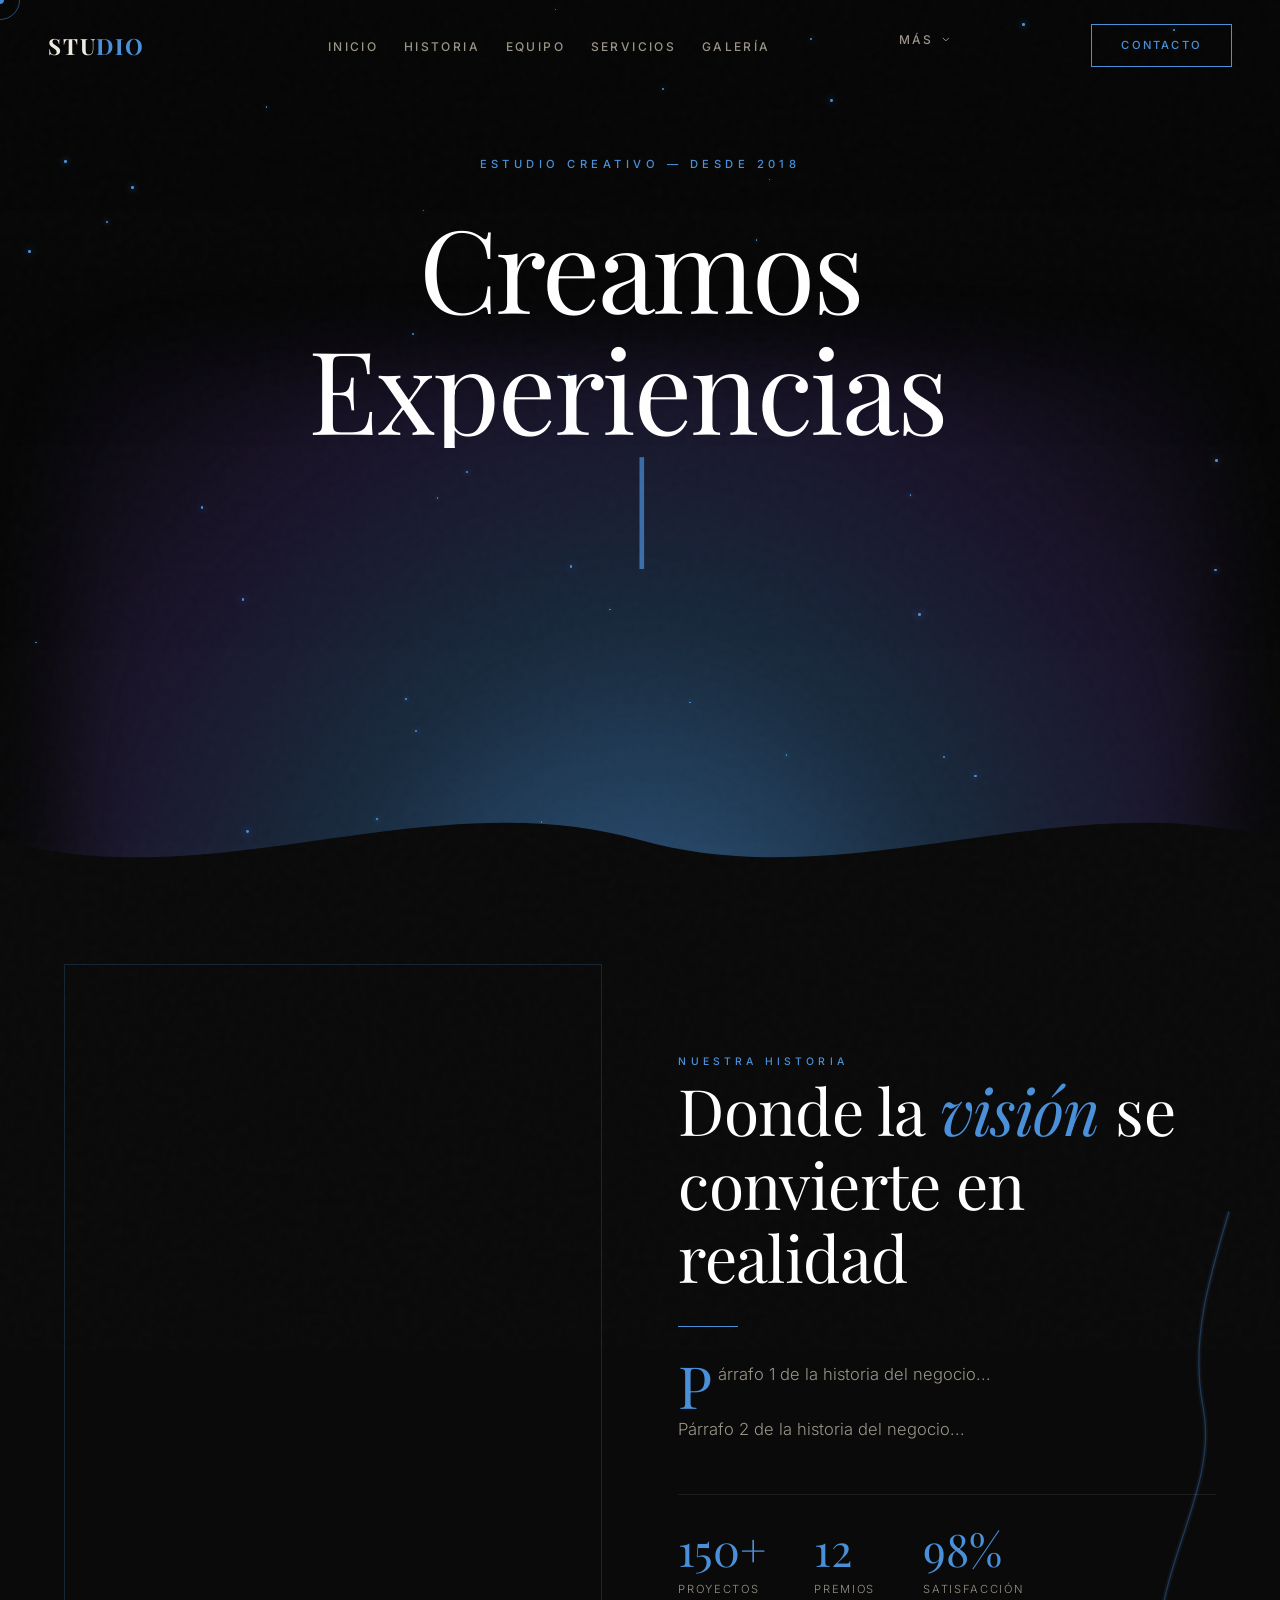
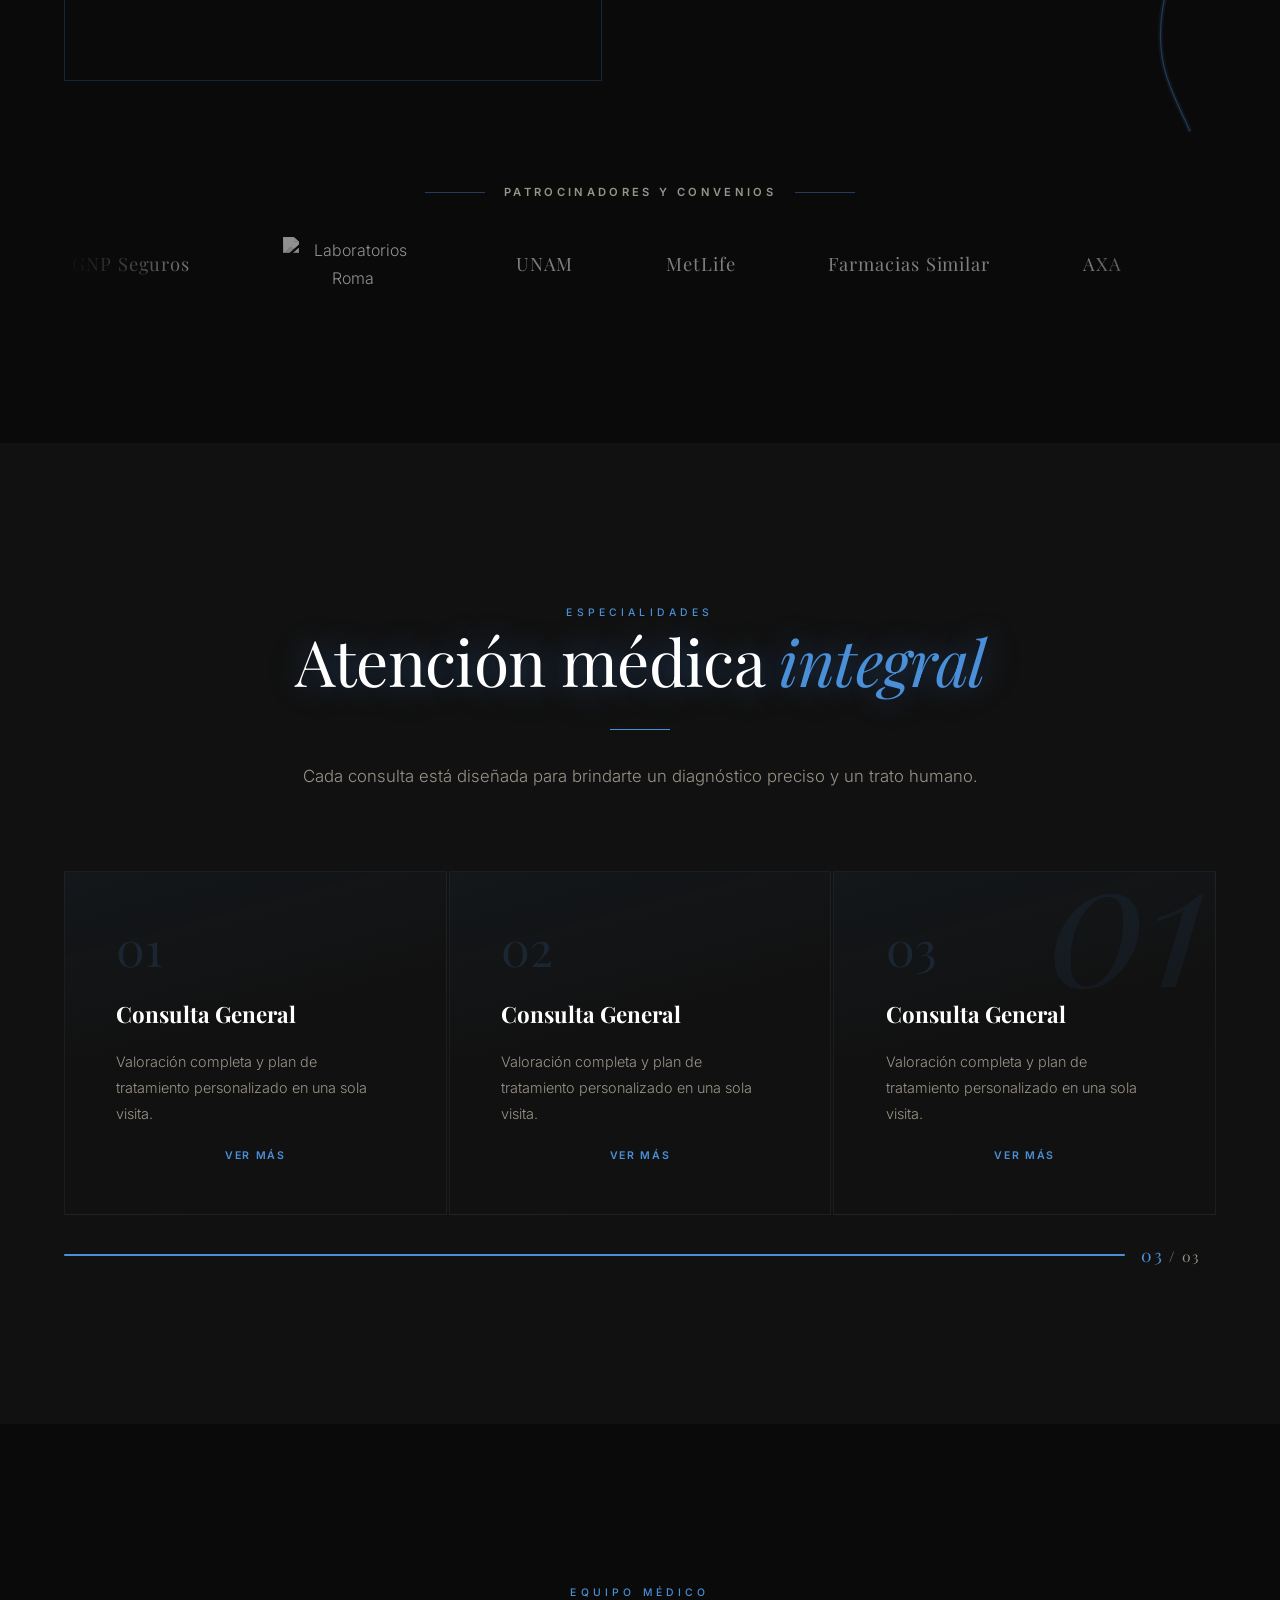
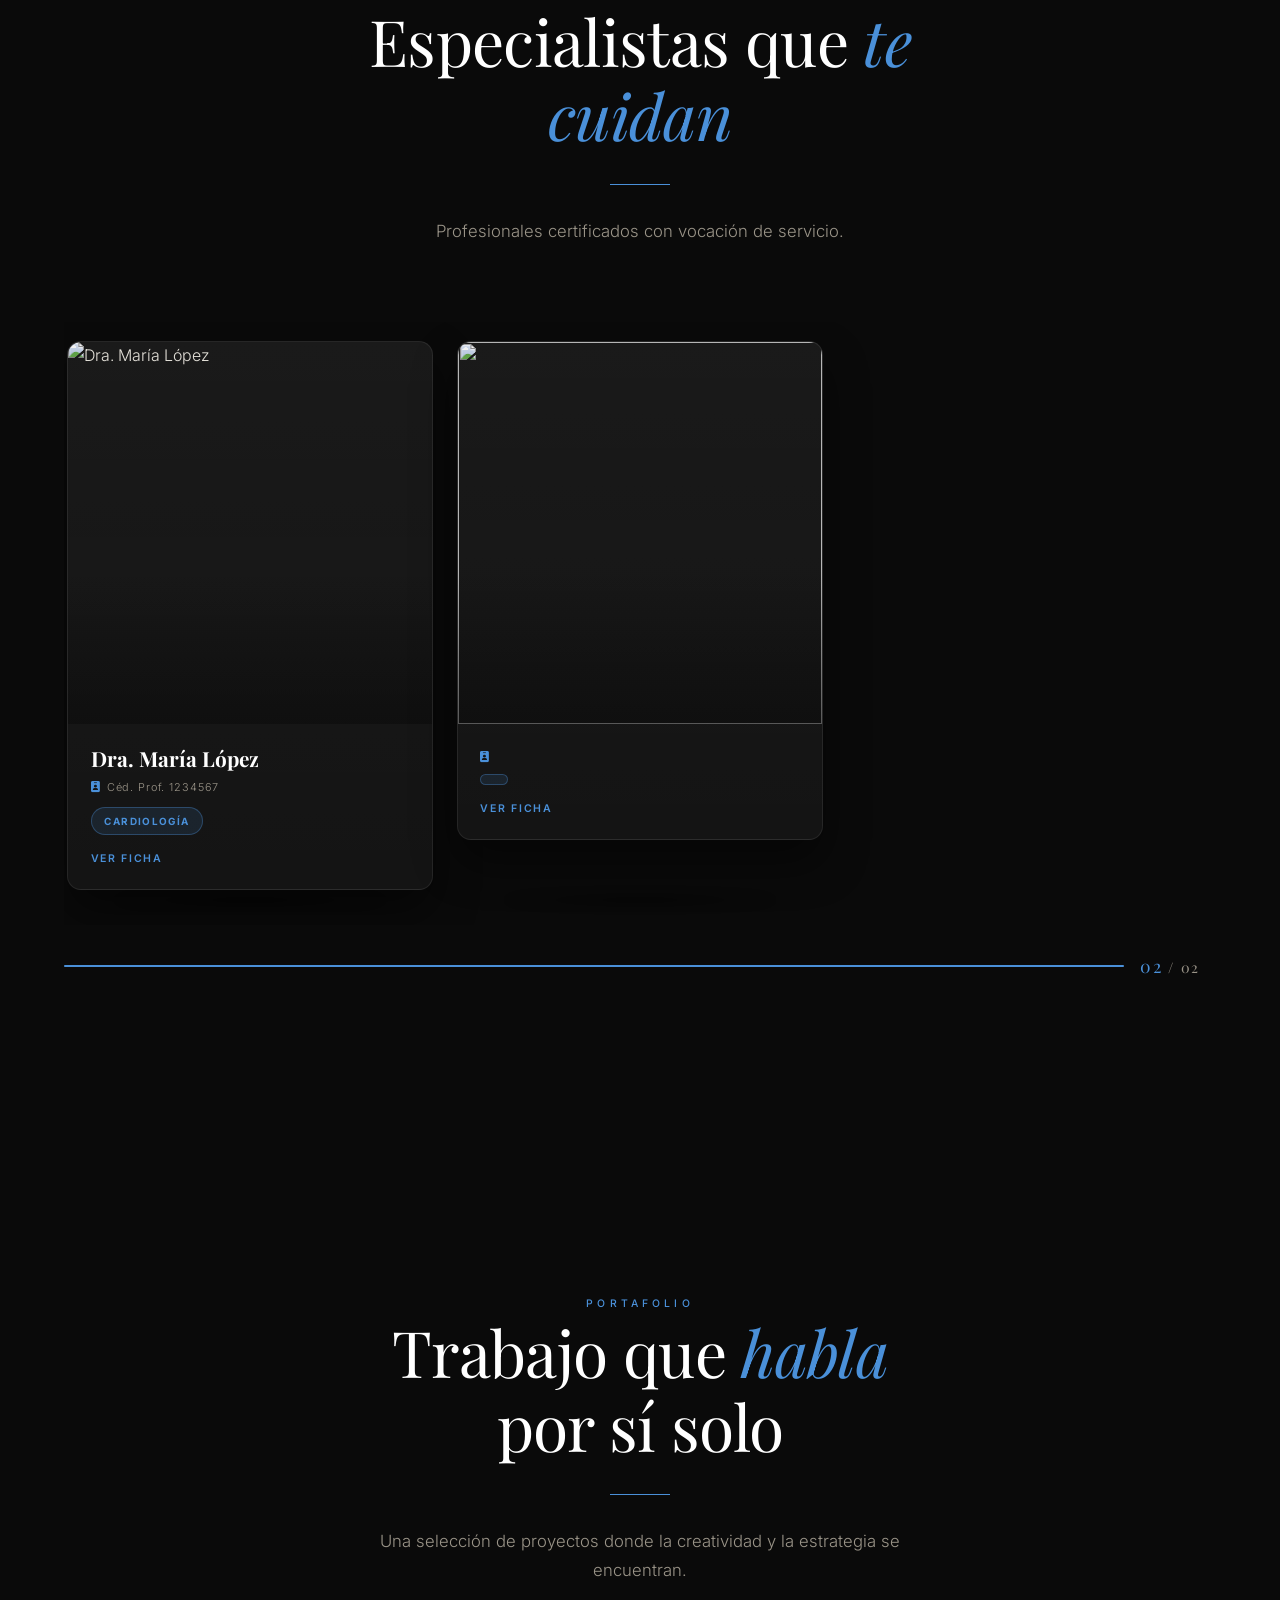
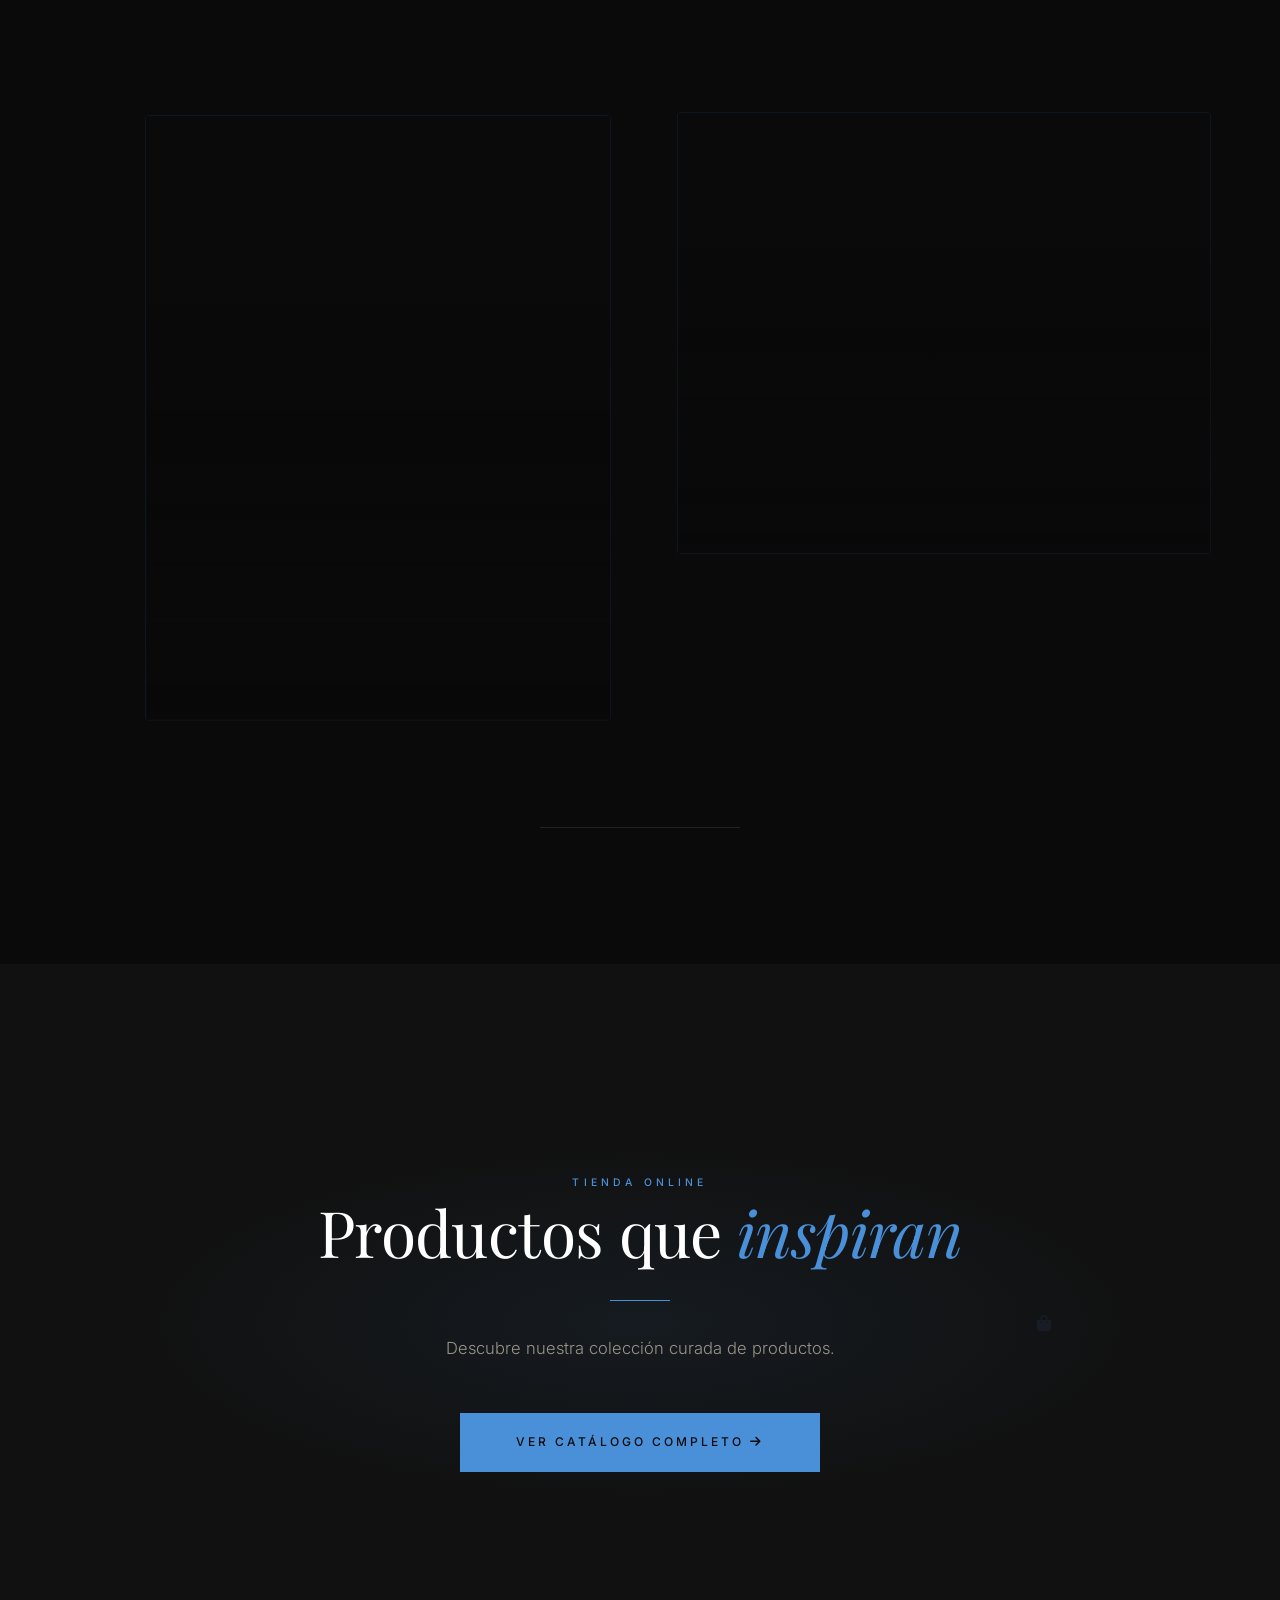
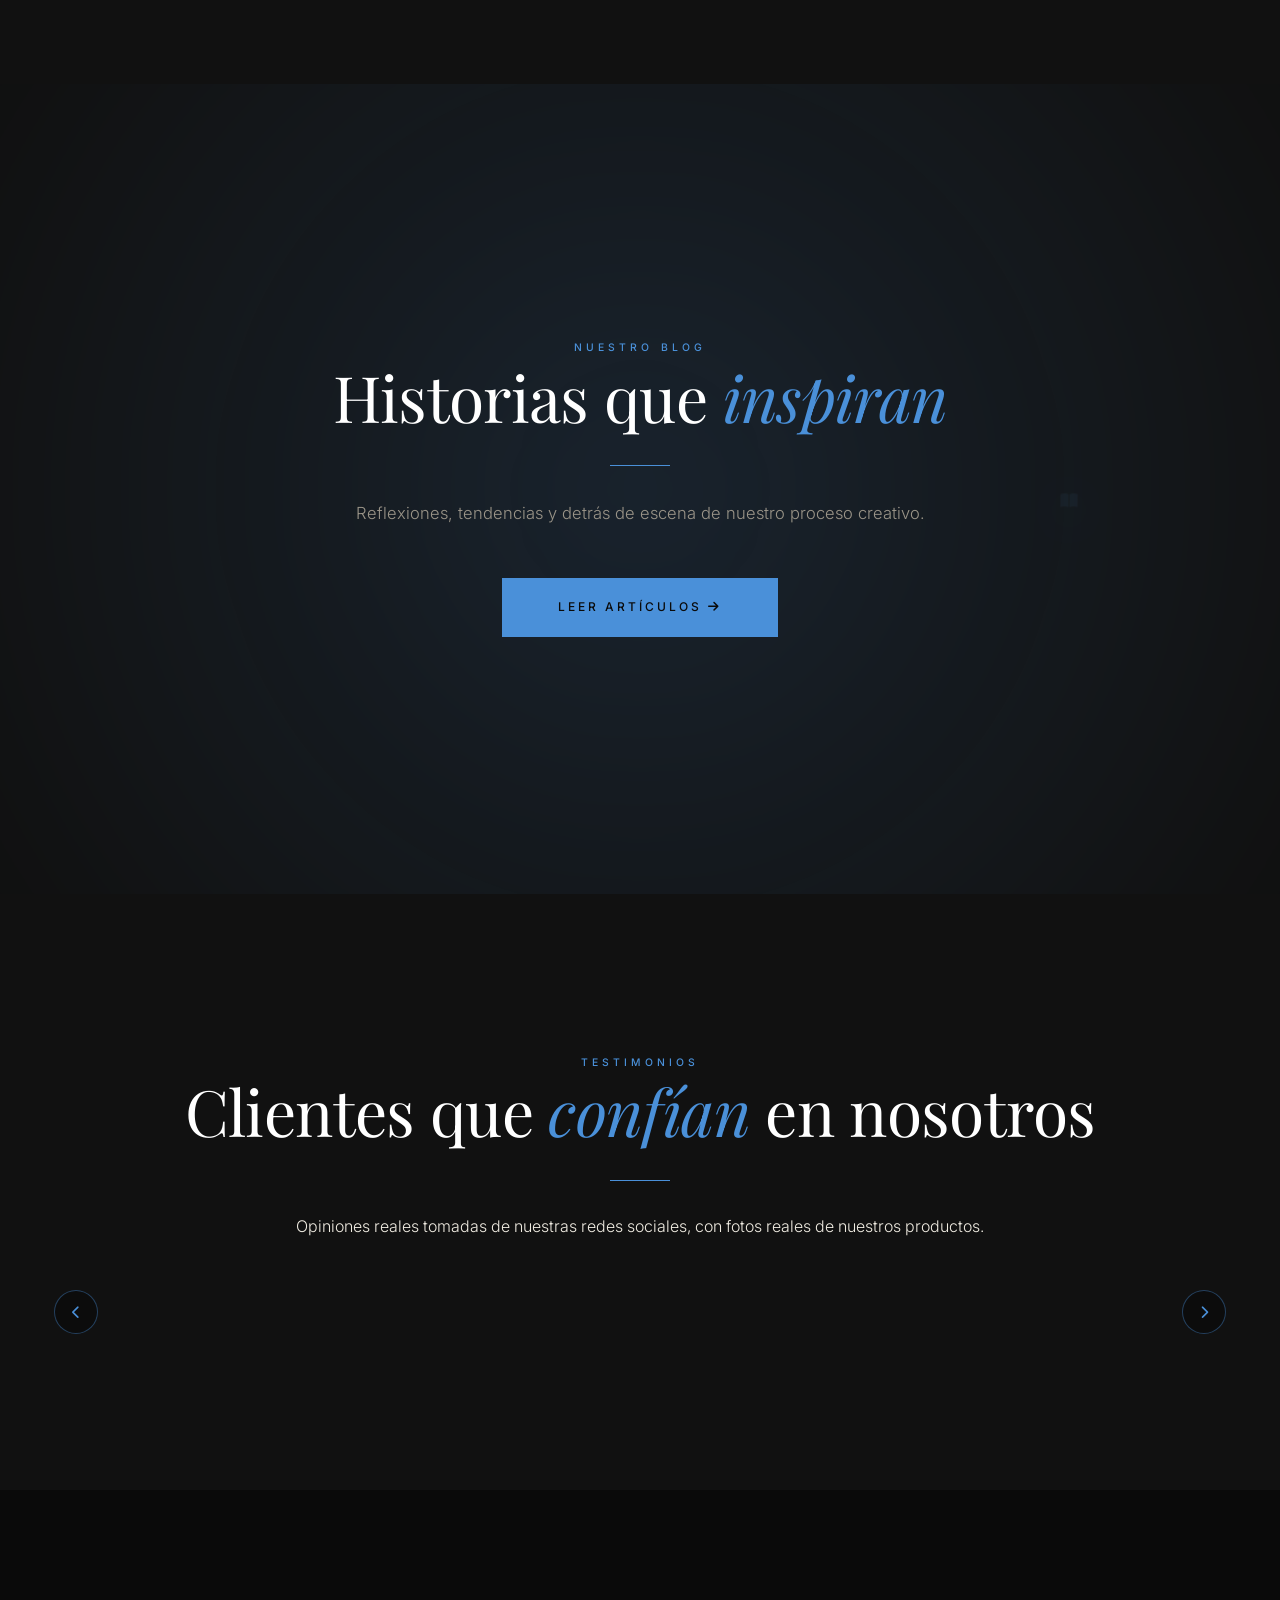
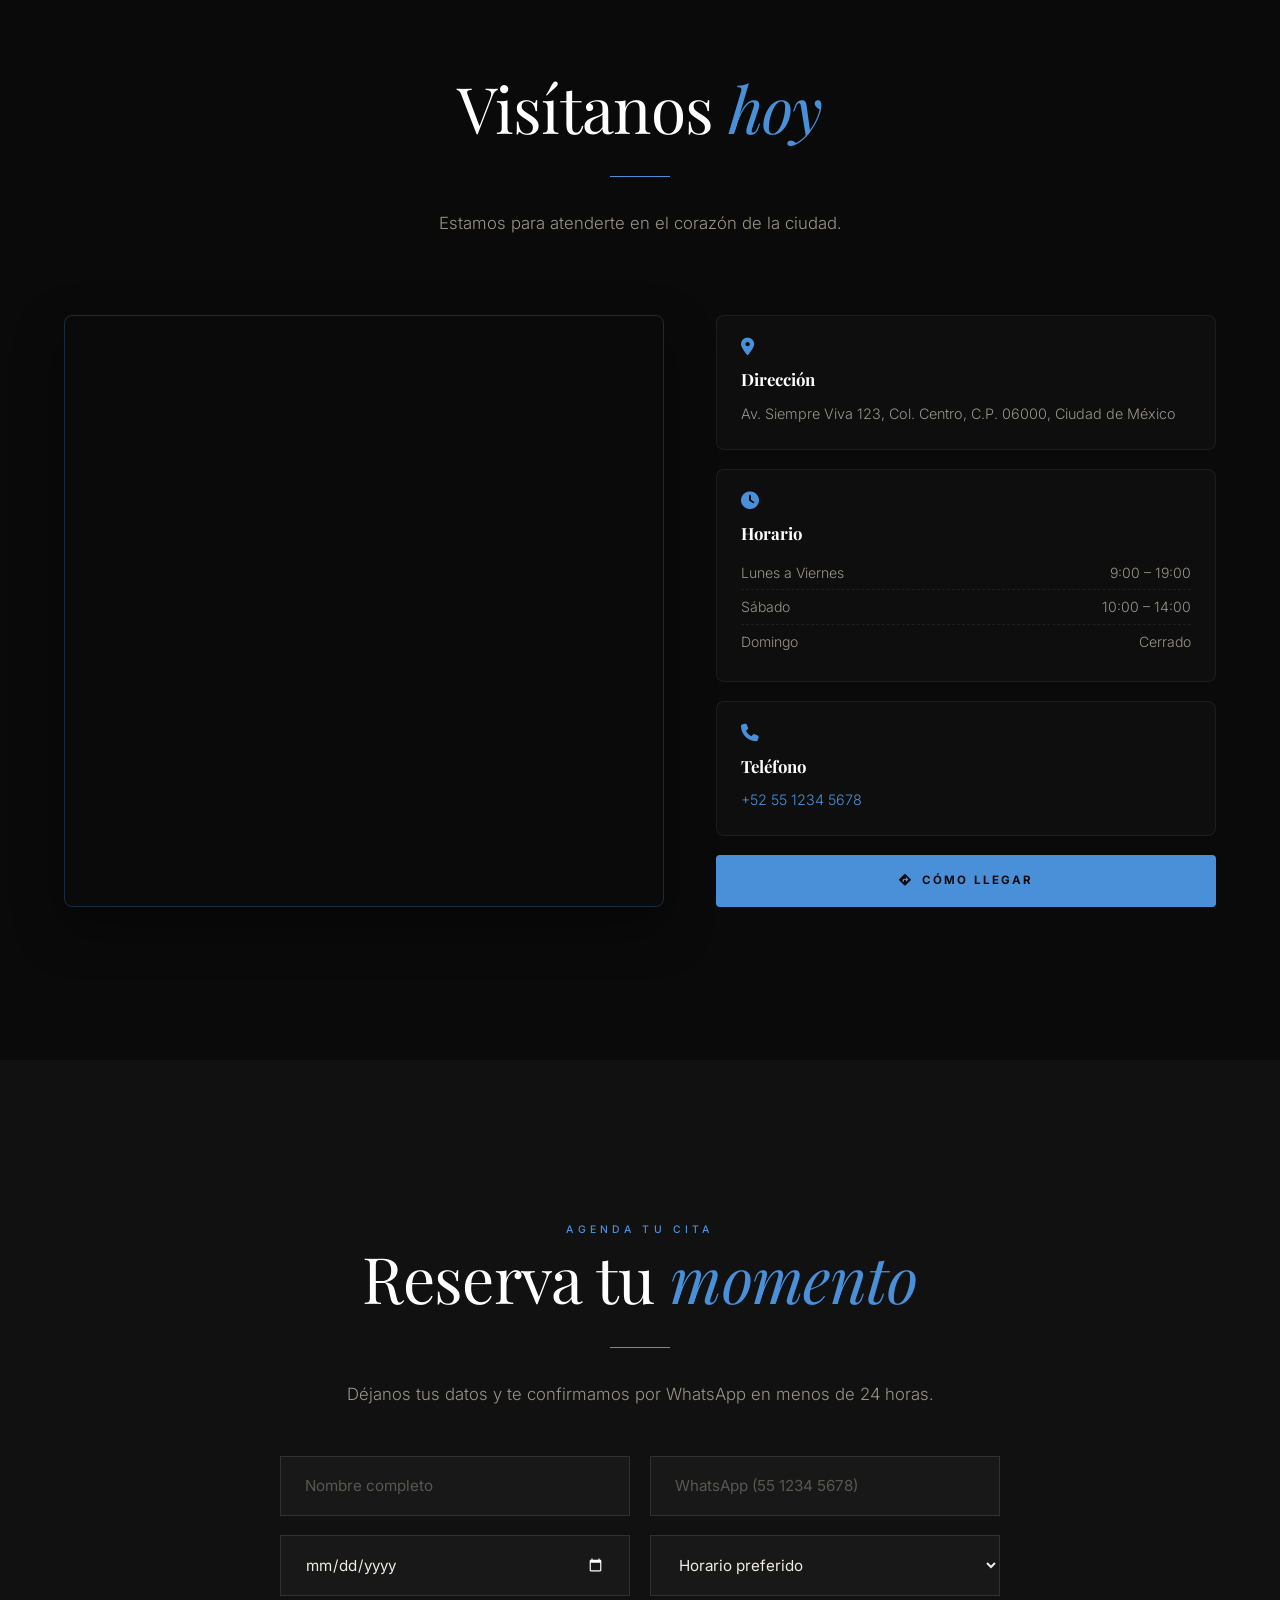
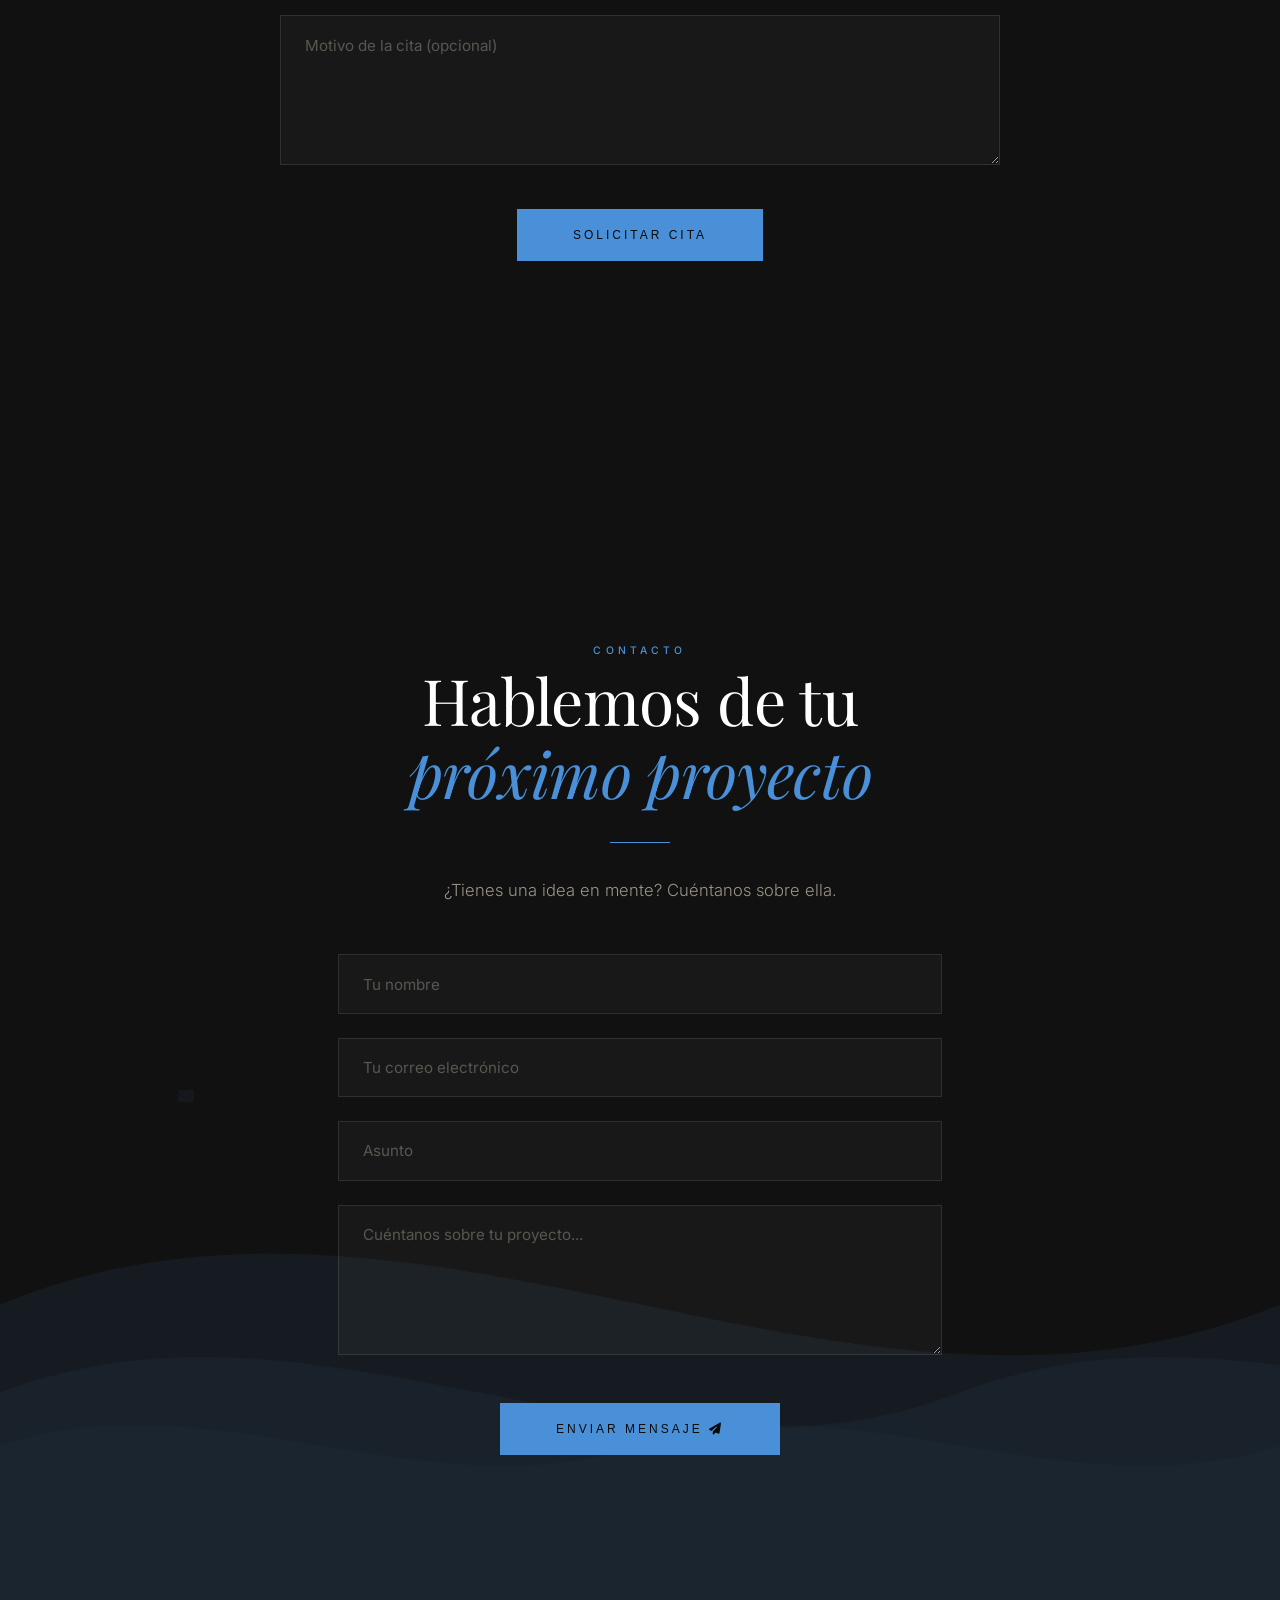
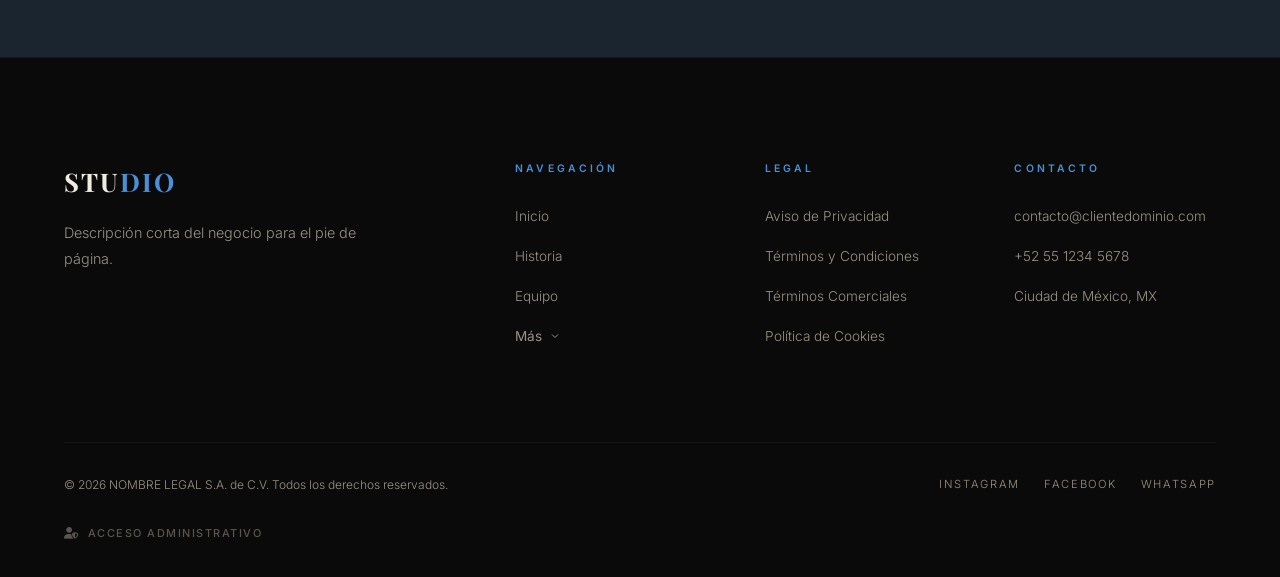
==== commit 37e6fd7b: "Prueba1" ====
--- a/index.html
+++ b/index.html
@@ -20,10 +20,8 @@
     <!-- Supabase CDN (necesario para el login discreto del footer) -->
     <script src="https://cdn.jsdelivr.net/npm/@supabase/supabase-js@2"></script>
 
-    <!-- Fuentes -->
-    <link rel="preconnect" href="https://fonts.googleapis.com">
-    <link rel="preconnect" href="https://fonts.gstatic.com" crossorigin>
-    <link href="https://fonts.googleapis.com/css2?family=Playfair+Display:ital,wght@0,400;0,700;1,400&family=Inter:wght@300;400;500;600;700&display=swap" rel="stylesheet">
+    <!-- Configuracion -->
+    <script src="config.js"></script>
 
     <!-- Estilos -->
     <link rel="stylesheet" href="style.css">
@@ -80,6 +78,11 @@
             <div class="section-inner" id="servicesInner"></div>
         </section>
 
+        <!-- BLOQUE: EQUIPO MÉDICO (opcional) -->
+<section class="section section-team" id="team">
+  <div class="section-inner" id="teamInner"></div>
+</section>
+
         <!-- Bloque 3: Galería -->
         <section class="section section-gallery" id="gallery">
             <div class="section-inner" id="galleryInner"></div>
@@ -105,6 +108,16 @@
             <div class="section-inner" id="testimonialsInner"></div>
         </section>
 
+        <!-- BLOQUE: UBICACIÓN (opcional) -->
+<section class="section section-location" id="location">
+  <div class="section-inner" id="locationInner"></div>
+</section>
+
+<!-- BLOQUE: CITAS (opcional) -->
+<section class="section section-appointments" id="appointments">
+  <div class="section-inner" id="appointmentsInner"></div>
+</section>
+
         <!-- Bloque 7: Contacto -->
         <section class="section section-contact" id="contact">
             <div class="section-inner" id="contactInner"></div>
@@ -117,7 +130,7 @@
     </footer>
 
     <!-- Scripts (orden importante) -->
-    <script src="config.js"></script>
+    <script src="theme.js"></script>
     <script src="app.js"></script>
     <script src="admin-auth.js"></script>
 </body>
--- a/style.css
+++ b/style.css
@@ -47,7 +47,7 @@
 a:focus-visible, button:focus-visible { outline: 2px solid var(--color-accent); outline-offset: 4px; }
 .form-input:focus-visible, .form-textarea:focus-visible {
   outline: none; border-color: var(--color-accent);
-  box-shadow: 0 0 0 3px rgba(201, 169, 110, 0.3);
+  box-shadow: 0 0 0 3px rgba(var(--accent-rgb), 0.3);
 }
 
 /* ============ 03 CURSOR PERSONALIZADO (fuente única) ============ */
@@ -174,7 +174,7 @@
   padding: .7rem 1.5rem; font-size: .7rem; letter-spacing: .2em; text-transform: uppercase;
   color: var(--color-text-muted); transition: color .3s, background .3s;
 }
-.nav-more-panel a:hover { color: var(--color-accent); background: rgba(201, 169, 110, .06); }
+.nav-more-panel a:hover { color: var(--color-accent); background: rgba(var(--accent-rgb), .06); }
 
 /* --- Responsive: ≤1080px hamburguesa + overlay (móvil y tablet) --- */
 @media (max-width: 1080px) {
@@ -226,7 +226,7 @@
 .hero-glow {
   position: absolute; bottom: -10%; left: 50%; transform: translateX(-50%);
   width: 90%; height: 70vh; pointer-events: none; z-index: 2; filter: blur(40px);
-  background: radial-gradient(ellipse at center bottom, rgba(201,169,110,0.6) 0%, rgba(201,169,110,0.25) 40%, rgba(139,92,246,0.15) 70%, transparent 100%);
+  background: radial-gradient(ellipse at center bottom, rgba(var(--accent-rgb),0.6) 0%, rgba(var(--accent-rgb),0.25) 40%, rgba(139,92,246,0.15) 70%, transparent 100%);
   animation: glowPulse 6s ease-in-out infinite;
 }
 @keyframes glowPulse {
@@ -300,7 +300,7 @@
 /* ============ 08 BLOQUE 1 — HISTORIA ============ */
 .section-story { background: var(--color-bg); padding-top: clamp(2rem, 5vw, 4rem); padding-bottom: clamp(5rem, 12vw, 10rem); }
 .story-ribbon { position: absolute; top: 0; right: 0; width: 100%; height: 100%; pointer-events: none; z-index: 0; overflow: hidden; }
-.story-ribbon svg { position: absolute; top: -10%; right: 5%; width: 300px; height: 100%; animation: ribbonFloat 8s ease-in-out infinite; }
+.story-ribbon svg { position: absolute; top: 0; right: 3%; width: 260px; height: 100%; animation: ribbonFloat 8s ease-in-out infinite; }
 .ribbon-path, .ribbon-path-shadow { stroke-dasharray: 1000; stroke-dashoffset: 1000; }
 .story-ribbon.visible .ribbon-path { animation: ribbonDraw 6s ease-out forwards, ribbonPulse 6s ease-in-out infinite 6s; }
 .story-ribbon.visible .ribbon-path-shadow { animation: ribbonDraw 6s ease-out forwards 0.3s; }
@@ -312,7 +312,7 @@
 @keyframes ribbonPulse { 0%, 100% { opacity: 0.3; } 50% { opacity: 0.5; } }
 .story-grid { display: grid; grid-template-columns: 1fr 1fr; gap: clamp(3rem, 6vw, 8rem); align-items: center; position: relative; z-index: 1; }
 .story-image-wrapper { position: relative; overflow: hidden; aspect-ratio: 3/4; }
-.story-image-wrapper::before { content: ''; position: absolute; inset: 0; border: 1px solid rgba(201, 169, 110, 0.2); z-index: 2; pointer-events: none; }
+.story-image-wrapper::before { content: ''; position: absolute; inset: 0; border: 1px solid rgba(var(--accent-rgb), 0.2); z-index: 2; pointer-events: none; }
 .story-image { width: 100%; height: 100%; object-fit: cover; transition: transform 0.1s linear; }
 .story-text p { font-size: clamp(1rem, 1.3vw, 1.15rem); color: var(--color-text-muted); margin-bottom: 1.5rem; line-height: 1.9; }
 .story-text p:first-of-type::first-letter {
@@ -322,12 +322,19 @@
 .story-stat-row { display: flex; gap: 3rem; margin-top: 3rem; padding-top: 2rem; border-top: 1px solid rgba(255,255,255,0.08); }
 .story-stat-number { font-family: var(--font-display); font-size: clamp(2rem, 3.5vw, 3.5rem); color: var(--color-accent); line-height: 1; }
 .story-stat-label { font-size: 0.7rem; letter-spacing: 0.15em; text-transform: uppercase; color: var(--color-text-muted); margin-top: 0.5rem; }
+
+@media (max-width: 1200px) {
+    .story-ribbon svg { width: 170px; right: 1.5%; }
+}
+
 @media (max-width: 768px) {
-  .story-ribbon svg { width: 200px; right: 2%; }
+  .story-ribbon svg { width: 120px; top: 0; right: 0}
   .story-grid { grid-template-columns: 1fr; }
   .story-image-wrapper { aspect-ratio: 4/3; }
 }
-@media (max-width: 480px) { .story-ribbon svg { width: 150px; right: 0; } }
+@media (max-width: 480px) { 
+  .story-ribbon svg { width: 80px; opacity: .4; }
+  }
 
 /* ============ BLOQUE 2 — SERVICIOS + LUZ QUE CAE ============ */
 .section-services { background: var(--color-bg-alt); }
@@ -338,24 +345,24 @@
 .service-card::before { content: ''; position: absolute; top: 0; left: 0; width: 100%; height: 2px; background: var(--color-accent); transform: scaleX(0); transform-origin: left; transition: transform 0.6s var(--ease-out-expo); }
 .service-card:hover::before { transform: scaleX(1); }
 .service-card:hover { background: rgba(255,255,255,0.04); transform: translateY(-5px); }
-.service-number { font-family: var(--font-display); font-size: 3rem; color: rgba(201, 169, 110, 0.15); line-height: 1; margin-bottom: 1.5rem; }
+.service-number { font-family: var(--font-display); font-size: 3rem; color: rgba(var(--accent-rgb), 0.15); line-height: 1; margin-bottom: 1.5rem; }
 .service-title { font-family: var(--font-display); font-size: 1.4rem; color: var(--color-white); margin-bottom: 1rem; }
 .service-desc { font-size: 0.9rem; color: var(--color-text-muted); line-height: 1.8; }
 /* Luz que cae */
 .services-light-container { position: absolute; top: 0; left: 0; width: 100%; height: 100%; pointer-events: none; overflow: hidden; z-index: 0; }
 .light-beam {
   position: absolute; top: -20%; left: 50%; transform: translateX(-50%); width: 200px; height: 150%;
-  background: linear-gradient(to bottom, rgba(201,169,110,0.4) 0%, rgba(201,169,110,0.2) 20%, rgba(201,169,110,0.1) 40%, rgba(201,169,110,0.05) 60%, transparent 100%);
+  background: linear-gradient(to bottom, rgba(var(--accent-rgb),0.4) 0%, rgba(var(--accent-rgb),0.2) 20%, rgba(var(--accent-rgb),0.1) 40%, rgba(var(--accent-rgb),0.05) 60%, transparent 100%);
   filter: blur(30px); opacity: 0; transition: opacity 2s ease-out;
 }
 .light-beam.active { opacity: 1; }
 .services-ambient-glow {
   position: absolute; top: 20%; left: 50%; transform: translate(-50%, -50%); width: 80%; height: 60%;
-  background: radial-gradient(ellipse at center, rgba(201,169,110,0.15) 0%, rgba(201,169,110,0.08) 40%, transparent 70%);
+  background: radial-gradient(ellipse at center, rgba(var(--accent-rgb),0.15) 0%, rgba(var(--accent-rgb),0.08) 40%, transparent 70%);
   filter: blur(40px); opacity: 0; transition: opacity 2.5s ease-out;
 }
 .services-ambient-glow.active { opacity: 1; }
-.light-particle { position: absolute; width: 2px; height: 2px; background: rgba(201, 169, 110, 0.8); border-radius: 50%; box-shadow: 0 0 4px rgba(201,169,110,0.6), 0 0 8px rgba(201,169,110,0.3); opacity: 0; }
+.light-particle { position: absolute; width: 2px; height: 2px; background: rgba(var(--accent-rgb), 0.8); border-radius: 50%; box-shadow: 0 0 4px rgba(var(--accent-rgb),0.6), 0 0 8px rgba(var(--accent-rgb),0.3); opacity: 0; }
 @keyframes particleFall {
   0% { opacity: 0; transform: translateY(-100px) translateX(0); }
   10% { opacity: 1; } 90% { opacity: 1; }
@@ -364,16 +371,16 @@
 .light-particle.animate { animation: particleFall var(--fall-duration, 4s) ease-in forwards; animation-delay: var(--fall-delay, 0s); }
 .services-header .section-heading {
   position: relative; z-index: 1; transition: text-shadow 2s ease-out;
-  text-shadow: 0 0 30px rgba(201,169,110,0.4), 0 0 60px rgba(201,169,110,0.2), 0 0 90px rgba(201,169,110,0.1);
+  text-shadow: 0 0 30px rgba(var(--accent-rgb),0.4), 0 0 60px rgba(var(--accent-rgb),0.2), 0 0 90px rgba(var(--accent-rgb),0.1);
 }
 .services-header .section-heading.glow-active {
-  text-shadow: 0 0 40px rgba(201,169,110,0.6), 0 0 80px rgba(201,169,110,0.3), 0 0 120px rgba(201,169,110,0.15), 0 0 160px rgba(201,169,110,0.08);
+  text-shadow: 0 0 40px rgba(var(--accent-rgb),0.6), 0 0 80px rgba(var(--accent-rgb),0.3), 0 0 120px rgba(var(--accent-rgb),0.15), 0 0 160px rgba(var(--accent-rgb),0.08);
 }
 @media (max-width: 768px) {
   .light-beam { width: 150px; filter: blur(20px); }
   .services-ambient-glow { width: 90%; filter: blur(25px); }
   .services-header .section-heading.glow-active {
-    text-shadow: 0 0 30px rgba(201,169,110,0.5), 0 0 60px rgba(201,169,110,0.25), 0 0 90px rgba(201,169,110,0.12);
+    text-shadow: 0 0 30px rgba(var(--accent-rgb),0.5), 0 0 60px rgba(var(--accent-rgb),0.25), 0 0 90px rgba(var(--accent-rgb),0.12);
   }
 }
 
@@ -396,17 +403,17 @@
   background: linear-gradient(to top, rgba(10,10,10,0.7) 0%, rgba(10,10,10,0.2) 40%, transparent 70%);
 }
 .gallery-slide:hover::after { opacity: 0.7; }
-.gallery-slide::before { content: ''; position: absolute; inset: 0; border: 1px solid rgba(201, 169, 110, 0.15); z-index: 2; pointer-events: none; transition: all 0.6s var(--ease-out-expo); }
-.gallery-slide:hover::before { border-color: rgba(201, 169, 110, 0.6); box-shadow: inset 0 0 30px rgba(201,169,110,0.1), 0 0 30px rgba(201,169,110,0.15); }
+.gallery-slide::before { content: ''; position: absolute; inset: 0; border: 1px solid rgba(var(--accent-rgb), 0.15); z-index: 2; pointer-events: none; transition: all 0.6s var(--ease-out-expo); }
+.gallery-slide:hover::before { border-color: rgba(var(--accent-rgb), 0.6); box-shadow: inset 0 0 30px rgba(var(--accent-rgb),0.1), 0 0 30px rgba(var(--accent-rgb),0.15); }
 .gallery-slide-light {
   position: absolute; top: 0; left: -100%; width: 100%; height: 100%; pointer-events: none; z-index: 2; opacity: 0;
-  background: linear-gradient(90deg, transparent 0%, rgba(201,169,110,0) 20%, rgba(201,169,110,0.15) 45%, rgba(201,169,110,0.3) 50%, rgba(201,169,110,0.15) 55%, rgba(201,169,110,0) 80%, transparent 100%);
+  background: linear-gradient(90deg, transparent 0%, rgba(var(--accent-rgb),0) 20%, rgba(var(--accent-rgb),0.15) 45%, rgba(var(--accent-rgb),0.3) 50%, rgba(var(--accent-rgb),0.15) 55%, rgba(var(--accent-rgb),0) 80%, transparent 100%);
   transition: left 0.8s cubic-bezier(0.16, 1, 0.3, 1), opacity 0.8s cubic-bezier(0.16, 1, 0.3, 1);
 }
 .gallery-slide:hover .gallery-slide-light { left: 100%; opacity: 1; }
 .gallery-particles { position: absolute; inset: 0; pointer-events: none; z-index: 3; overflow: hidden; opacity: 0; transition: opacity 0.5s ease-out; }
 .gallery-slide:hover .gallery-particles { opacity: 1; }
-.gallery-particle { position: absolute; width: 2px; height: 2px; background: var(--color-accent); border-radius: 50%; box-shadow: 0 0 4px var(--color-accent), 0 0 8px rgba(201,169,110,0.5); opacity: 0; }
+.gallery-particle { position: absolute; width: 2px; height: 2px; background: var(--color-accent); border-radius: 50%; box-shadow: 0 0 4px var(--color-accent), 0 0 8px rgba(var(--accent-rgb),0.5); opacity: 0; }
 @keyframes galleryParticleFloat {
   0% { opacity: 0; transform: translateY(0) translateX(0) scale(0.5); }
   20% { opacity: 0.8; } 80% { opacity: 0.6; }
@@ -416,7 +423,7 @@
   position: absolute; bottom: clamp(1.2rem, 2.5vw, 2rem); left: clamp(1.2rem, 2.5vw, 2rem); z-index: 4;
   font-size: 0.7rem; letter-spacing: 0.25em; text-transform: uppercase; color: var(--color-white);
   opacity: 0; transform: translateY(15px); transition: all 0.6s var(--ease-out-expo);
-  text-shadow: 0 0 20px rgba(201,169,110,0.5);
+  text-shadow: 0 0 20px rgba(var(--accent-rgb),0.5);
 }
 .gallery-slide:hover .gallery-slide-caption { opacity: 1; transform: translateY(0); transition-delay: 0.3s; }
 .gallery-progress { position: relative; width: clamp(100px, 20vw, 200px); height: 1px; background: rgba(255, 255, 255, 0.1); margin: clamp(2rem, 4vw, 4rem) auto 0; overflow: hidden; }
@@ -446,7 +453,7 @@
 .section-ecommerce { background: var(--color-bg-alt); text-align: center; display: flex; align-items: center; min-height: 80vh; position: relative; overflow: hidden; }
 .section-ecommerce::before {
   content: ''; position: absolute; inset: 0; pointer-events: none; z-index: 0;
-  background: radial-gradient(ellipse 80% 50% at 50% 50%, rgba(201,169,110,0.08) 0%, transparent 50%);
+  background: radial-gradient(ellipse 80% 50% at 50% 50%, rgba(var(--accent-rgb),0.08) 0%, transparent 50%);
   animation: ecommerceGlowPulse 8s ease-in-out infinite;
 }
 @keyframes ecommerceGlowPulse { 0%, 100% { opacity: 0.5; transform: scale(1); } 50% { opacity: 1; transform: scale(1.1); } }
@@ -465,7 +472,7 @@
   20% { opacity: 0.6; } 50% { transform: translateY(-80px) scale(1.2); } 80% { opacity: 0.4; }
 }
 .ecommerce-bg-icon { position: absolute; top: 50%; right: -5%; transform: translateY(-50%); width: 50%; max-width: 600px; height: auto; color: var(--color-accent); opacity: 0.08; pointer-events: none; z-index: 0; animation: ecommerceIconFloat 8s ease-in-out infinite; }
-.ecommerce-bg-icon svg { width: 100%; height: auto; filter: drop-shadow(0 0 20px rgba(201,169,110,0.1)); }
+.ecommerce-bg-icon svg { width: 100%; height: auto; filter: drop-shadow(0 0 20px rgba(var(--accent-rgb),0.1)); }
 @keyframes ecommerceIconFloat {
   0%, 100% { transform: translateY(-50%) rotate(0deg); } 25% { transform: translateY(-52%) rotate(1deg); }
   50% { transform: translateY(-48%) rotate(0deg); } 75% { transform: translateY(-51%) rotate(-1deg); }
@@ -478,19 +485,19 @@
 .blog-ink-bg {
   position: absolute; top: 50%; left: 50%; width: 120%; height: 120%;
   transform: translate(-50%, -50%) scale(0); opacity: 0; z-index: 0; pointer-events: none; filter: blur(40px);
-  background: radial-gradient(circle at center, rgba(201,169,110,0.15) 0%, rgba(201,169,110,0.08) 30%, transparent 70%);
+  background: radial-gradient(circle at center, rgba(var(--accent-rgb),0.15) 0%, rgba(var(--accent-rgb),0.08) 30%, transparent 70%);
   transition: transform 4s cubic-bezier(0.16, 1, 0.3, 1), opacity 2s ease-out;
 }
 .section-blog.blog-visible .blog-ink-bg { transform: translate(-50%, -50%) scale(1.2); opacity: 1; }
 .blog-particles-container { position: absolute; inset: 0; z-index: 1; pointer-events: none; overflow: hidden; }
-.blog-particle { position: absolute; width: 2px; height: 2px; background: var(--color-accent); border-radius: 50%; box-shadow: 0 0 6px var(--color-accent), 0 0 12px rgba(201,169,110,0.5); opacity: 0; }
+.blog-particle { position: absolute; width: 2px; height: 2px; background: var(--color-accent); border-radius: 50%; box-shadow: 0 0 6px var(--color-accent), 0 0 12px rgba(var(--accent-rgb),0.5); opacity: 0; }
 /* ⚠️ Nombre referenciado por app.js — NO renombrar */
 @keyframes blogParticleFloat {
   0% { transform: translateY(0) translateX(0) scale(0.5); opacity: 0; }
   20% { opacity: 0.8; } 80% { opacity: 0.6; }
   100% { transform: translateY(-150px) translateX(var(--drift-x, 20px)) scale(1.2); opacity: 0; }
 }
-.blog-bg-icon { position: absolute; top: 50%; right: -5%; transform: translateY(-50%) rotateY(-15deg) rotateX(5deg); width: 45%; max-width: 550px; color: var(--color-accent); opacity: 0.06; pointer-events: none; z-index: 0; transition: transform 0.1s linear; filter: drop-shadow(0 10px 30px rgba(201,169,110,0.1)); }
+.blog-bg-icon { position: absolute; top: 50%; right: -5%; transform: translateY(-50%) rotateY(-15deg) rotateX(5deg); width: 45%; max-width: 550px; color: var(--color-accent); opacity: 0.06; pointer-events: none; z-index: 0; transition: transform 0.1s linear; filter: drop-shadow(0 10px 30px rgba(var(--accent-rgb),0.1)); }
 .blog-bg-icon svg { width: 100%; height: auto; }
 .blog-inner { max-width: 800px; margin: 0 auto; position: relative; z-index: 2; }
 .blog-subtitle { font-size: clamp(1rem, 1.3vw, 1.15rem); color: var(--color-text-muted); line-height: 1.9; margin-bottom: 3rem; max-width: 600px; margin-left: auto; margin-right: auto; }
@@ -516,14 +523,14 @@
 @keyframes wave2Move { 0%, 100% { transform: translateY(0) scaleY(1); } 50% { transform: translateY(-15px) scaleY(1.05); } }
 @keyframes wave3Move { 0%, 100% { transform: translateY(0) scaleY(1); } 50% { transform: translateY(-10px) scaleY(1.08); } }
 .contact-particles-container { position: absolute; inset: 0; z-index: 1; pointer-events: none; overflow: hidden; }
-.contact-particle { position: absolute; width: 2px; height: 2px; background: var(--color-accent); border-radius: 50%; box-shadow: 0 0 6px var(--color-accent), 0 0 12px rgba(201,169,110,0.5); opacity: 0; }
+.contact-particle { position: absolute; width: 2px; height: 2px; background: var(--color-accent); border-radius: 50%; box-shadow: 0 0 6px var(--color-accent), 0 0 12px rgba(var(--accent-rgb),0.5); opacity: 0; }
 /* ⚠️ Nombre referenciado por app.js — NO renombrar */
 @keyframes contactParticleFloat {
   0% { transform: translateY(0) translateX(0) scale(0.5); opacity: 0; }
   20% { opacity: 0.8; } 80% { opacity: 0.6; }
   100% { transform: translateY(-150px) translateX(var(--drift-x, 20px)) scale(1.2); opacity: 0; }
 }
-.contact-bg-icon { position: absolute; top: 50%; left: -5%; transform: translateY(-50%) rotateY(15deg) rotateX(-5deg); width: 40%; max-width: 500px; color: var(--color-accent); opacity: 0.06; pointer-events: none; z-index: 0; transition: transform 0.1s linear; filter: drop-shadow(0 10px 30px rgba(201,169,110,0.1)); }
+.contact-bg-icon { position: absolute; top: 50%; left: -5%; transform: translateY(-50%) rotateY(15deg) rotateX(-5deg); width: 40%; max-width: 500px; color: var(--color-accent); opacity: 0.06; pointer-events: none; z-index: 0; transition: transform 0.1s linear; filter: drop-shadow(0 10px 30px rgba(var(--accent-rgb),0.1)); }
 .contact-bg-icon svg { width: 100%; height: auto; }
 .contact-inner { max-width: 700px; margin: 0 auto; position: relative; z-index: 2; padding: 0 clamp(1.5rem, 5vw, 3rem); }
 .contact-subtitle { font-size: clamp(1rem, 1.3vw, 1.15rem); color: var(--color-text-muted); line-height: 1.9; margin-bottom: 3rem; max-width: 600px; margin-left: auto; margin-right: auto; }
@@ -534,7 +541,7 @@
   border: 1px solid rgba(255, 255, 255, 0.1); color: var(--color-text);
   font-family: var(--font-body); font-size: 0.95rem; transition: all 0.4s var(--ease-out-expo); outline: none;
 }
-.form-input:focus, .form-textarea:focus { background: rgba(201, 169, 110, 0.05); border-color: var(--color-accent); box-shadow: 0 0 30px rgba(201, 169, 110, 0.15); }
+.form-input:focus, .form-textarea:focus { background: rgba(var(--accent-rgb), 0.05); border-color: var(--color-accent); box-shadow: 0 0 30px rgba(var(--accent-rgb), 0.15); }
 .form-input::placeholder, .form-textarea::placeholder { color: var(--color-text-muted); opacity: 0.5; }
 .form-textarea { min-height: 150px; resize: vertical; font-family: var(--font-body); }
 .contact-submit {
@@ -613,7 +620,7 @@
   border: 1px solid rgba(255,255,255,.07); border-radius: 12px; overflow: hidden;
   display: flex; flex-direction: column; transition: transform .35s var(--ease-out-expo), border-color .35s;
 }
-.testimonial-card:hover { transform: translateY(-6px); border-color: rgba(201,169,110,.35); }
+.testimonial-card:hover { transform: translateY(-6px); border-color: rgba(var(--accent-rgb),.35); }
 .testimonial-photo { height: 220px; }
 .testimonial-photo img { width: 100%; height: 100%; object-fit: cover; }
 .testimonial-body { padding: 1.5rem; display: flex; flex-direction: column; gap: .9rem; flex: 1; }
@@ -624,7 +631,7 @@
 .testimonial-footer { display: flex; justify-content: space-between; align-items: center; border-top: 1px solid rgba(255,255,255,.07); padding-top: 1rem; }
 .testimonial-author { display: flex; align-items: center; gap: .7rem; }
 .testimonial-avatar {
-  width: 40px; height: 40px; border-radius: 50%; background: rgba(201,169,110,.15);
+  width: 40px; height: 40px; border-radius: 50%; background: rgba(var(--accent-rgb),.15);
   color: var(--color-accent); display: flex; align-items: center; justify-content: center;
   font-weight: 700; font-size: .8rem; flex-shrink: 0;
 }
@@ -637,7 +644,7 @@
 }
 .testimonials-nav {
   position: absolute; top: 50%; transform: translateY(-50%); z-index: 5;
-  width: 44px; height: 44px; border-radius: 50%; border: 1px solid rgba(201,169,110,.4);
+  width: 44px; height: 44px; border-radius: 50%; border: 1px solid rgba(var(--accent-rgb),.4);
   background: rgba(10,10,10,.7); color: var(--color-accent); cursor: pointer;
   display: flex; align-items: center; justify-content: center; transition: all .3s;
 }
@@ -646,13 +653,19 @@
 .testimonials-nav.next { right: -10px; }
 /* Placeholder para testimonios sin foto */
 .testimonial-photo--default {
-  display: flex; align-items: center; justify-content: center;
-  background:
-    radial-gradient(circle at 30% 20%, rgba(201, 169, 110, 0.10), transparent 60%),
-    repeating-linear-gradient(45deg, rgba(255, 255, 255, 0.012) 0 2px, transparent 2px 14px),
-    linear-gradient(160deg, #171717, #0f0f0f);
-}
-.testimonial-quote-mark { font-family: var(--font-display); font-size: 5.5rem; line-height: 1; color: rgba(201, 169, 110, 0.22); user-select: none; }
+    display: flex; align-items: center; justify-content: center;
+    background:
+        radial-gradient(circle at 30% 20%, rgba(var(--accent-rgb), 0.10), transparent 60%),
+        repeating-linear-gradient(45deg, rgba(255,255,255,0.012) 0 2px, transparent 2px 14px),
+        linear-gradient(160deg, var(--color-bg-alt), var(--color-bg));
+}
+.testimonial-quote-mark {
+    font-family: var(--font-display);
+    font-size: 5.5rem; line-height: 1;
+    color: rgba(var(--accent-rgb), 0.22);
+    user-select: none;
+}
+.testimonial-quote-mark { font-family: var(--font-display); font-size: 5.5rem; line-height: 1; color: rgba(var(--accent-rgb), 0.22); user-select: none; }
 @media (max-width: 768px) {
   .testimonial-card { flex: 0 0 290px; }
   .testimonials-nav { display: none; }
@@ -660,7 +673,7 @@
 
 /* ============ 16 UTILIDADES ============ */
 .scroll-progress { position: fixed; top: 0; left: 0; height: 2px; background: var(--color-accent); z-index: 10000; width: 0%; transition: width 0.1s linear; }
-.parallax-line { position: absolute; width: 1px; background: linear-gradient(to bottom, transparent, rgba(201,169,110,0.15), transparent); pointer-events: none; }
+.parallax-line { position: absolute; width: 1px; background: linear-gradient(to bottom, transparent, rgba(var(--accent-rgb),0.15), transparent); pointer-events: none; }
 .editorial-hr { width: 60px; height: 1px; background: var(--color-accent); border: none; margin: 2rem 0; }
 .editorial-hr.center { margin: 2rem auto; }
 
@@ -694,4 +707,677 @@
 @media (max-width: 360px) {
   .hero-stars { display: none; }
   .hero-glow { display: none; }
-}+}
+
+/* --- "Más" desplegable en el footer (mismo espíritu que el header) --- */
+.footer-more-wrap { position: relative; }
+.footer-more-btn {
+  display: inline-flex; align-items: center; gap: .4rem;
+  background: none; border: none; padding: 0;
+  font-family: var(--font-body); font-size: .85rem;
+  color: var(--color-text-muted); transition: color .3s;
+}
+.footer-more-btn:hover { color: var(--color-accent); }
+.footer-more-btn svg { transition: transform .3s var(--ease-out-expo); }
+.footer-more-wrap.open .footer-more-btn svg { transform: rotate(180deg); }
+.footer-more-panel {
+  list-style: none;
+  max-height: 0; opacity: 0; transform: translateY(-6px);
+  overflow: hidden;
+  transition: max-height .45s var(--ease-out-expo), opacity .35s ease, transform .45s var(--ease-out-expo);
+}
+.footer-more-wrap.open .footer-more-panel { max-height: 320px; opacity: 1; transform: translateY(0); }
+.footer-more-panel li { margin-bottom: .8rem; }
+.footer-more-panel a { font-size: .85rem; color: var(--color-text-muted); transition: color .3s; }
+.footer-more-panel a:hover { color: var(--color-white); }
+@media (max-width: 768px) {
+  .footer-more-btn { font-size: .8rem; }
+  .footer-more-panel a { font-size: .8rem; }
+}
+
+/* ============ 18 PERSONALIDAD + HERO LAYOUT (por cliente) ============ */
+/* --- BOLD: juvenil, botones pill, relleno de acento, tarjetas redondas --- */
+[data-personality="bold"] .nav-cta,
+[data-personality="bold"] .hero-cta,
+[data-personality="bold"] .philosophy-cta,
+[data-personality="bold"] .ecommerce-cta,
+[data-personality="bold"] .blog-cta,
+[data-personality="bold"] .contact-submit,
+[data-personality="bold"] .filter-btn,
+[data-personality="bold"] .product-view-more,
+[data-personality="bold"] .cart-checkout,
+[data-personality="bold"] .modal-add-to-cart,
+[data-personality="bold"] .comment-submit,
+[data-personality="bold"] .new-post-submit { border-radius: 50px; }
+
+[data-personality="bold"] .hero-cta,
+[data-personality="bold"] .nav-cta {
+  background: var(--color-accent);
+  border-color: var(--color-accent);
+  color: var(--color-dark);
+}
+[data-personality="bold"] .service-card,
+[data-personality="bold"] .product-card,
+[data-personality="bold"] .testimonial-card,
+[data-personality="bold"] .post-card,
+[data-personality="bold"] .gallery-slide { border-radius: 16px; }
+[data-personality="bold"] .form-input,
+[data-personality="bold"] .form-textarea,
+[data-personality="bold"] .comment-input,
+[data-personality="bold"] .comment-textarea { border-radius: 12px; }
+
+/* --- MINIMAL: limpio, sin ruido ni partículas, hovers sobrios --- */
+[data-personality="minimal"] .grain-overlay { display: none; }
+[data-personality="minimal"] .hero-glow,
+[data-personality="minimal"] .shop-hero-glow,
+[data-personality="minimal"] .blog-hero-glow,
+[data-personality="minimal"] .spotlight-beam,
+[data-personality="minimal"] .spotlight-glow { display: none; }
+[data-personality="minimal"] .hero-stars,
+[data-personality="minimal"] .blog-stars { display: none; }
+[data-personality="minimal"] .services-light-container,
+[data-personality="minimal"] .gallery-particles,
+[data-personality="minimal"] .blog-particles-container,
+[data-personality="minimal"] .contact-particles-container,
+[data-personality="minimal"] .ecommerce-particles { display: none; }
+[data-personality="minimal"] .hero-bg { filter: brightness(0.5) saturate(0.7); }
+[data-personality="minimal"] .service-card:hover,
+[data-personality="minimal"] .product-card:hover,
+[data-personality="minimal"] .testimonial-card:hover,
+[data-personality="minimal"] .post-card:hover { transform: none; }
+[data-personality="minimal"] .services-header .section-heading { text-shadow: none !important; }
+
+/* --- HERO SPLIT: texto a la izquierda, foto enmarcada a la derecha --- */
+[data-hero-layout="split"] .hero-content {
+  text-align: left;
+  max-width: 46%;
+  margin: 0 0 0 6%;
+  padding: 0;
+}
+[data-hero-layout="split"] .hero-title { font-size: clamp(2.6rem, 5.5vw, 5.5rem); }
+[data-hero-layout="split"] .hero-subtitle { margin: 0 0 2.5rem; }
+[data-hero-layout="split"] .hero-bg {
+  top: 12%; bottom: 14%; left: 54%; right: 5%;
+  filter: brightness(0.85) saturate(1);
+  border-radius: 18px;
+  border: 1px solid rgba(255,255,255,.14);
+  box-shadow: 0 40px 80px rgba(0,0,0,.55);
+  transform: none !important;
+}
+[data-hero-layout="split"] .hero-bg::after {
+  background: linear-gradient(180deg, transparent 55%, rgba(10,10,10,.45) 100%);
+}
+@media (max-width: 900px) {
+  [data-hero-layout="split"] .hero-bg {
+    top: -20%; bottom: -20%; left: -20%; right: -20%;
+    border-radius: 0; border: none; box-shadow: none;
+    filter: brightness(0.35) saturate(0.8);
+  }
+  [data-hero-layout="split"] .hero-content {
+    max-width: 100%; margin: 0 auto;
+    padding: 0 clamp(1.5rem, 5vw, 2rem);
+    text-align: center;
+  }
+  [data-hero-layout="split"] .hero-subtitle { margin: 0 auto 2.5rem; }
+}
+
+/* ============ 18 MENÚ MÓVIL: 4 ENLACES + "MÁS" ============ */
+@media (max-width: 1080px) {
+  /* Oculta del 5º enlace en adelante hasta abrir "Más" */
+  .nav-links li.m-extra { display: none; }
+  .nav-links.more-open li.m-extra { display: block; }
+  .nav-links.more-open li.m-extra a { opacity: 1; transform: translateY(0); }
+
+  /* Botón "Más" del menú móvil, a juego con los enlaces del overlay */
+  #navMoreMobile { display: block; }
+  #navMoreMobile .nav-more-btn {
+    background: none; border: none; cursor: pointer;
+    display: flex; align-items: center; gap: .6rem;
+    font-size: 1.2rem; font-weight: 400;
+    letter-spacing: .2em; text-transform: uppercase;
+    color: var(--color-text-muted); font-family: var(--font-body);
+    transition: color .3s;
+  }
+  #navMoreMobile .nav-more-btn:hover { color: var(--color-text); }
+  #navMoreMobile .nav-more-btn svg { transition: transform .3s var(--ease-out-expo); }
+  .nav-links.more-open #navMoreMobile .nav-more-btn svg { transform: rotate(180deg); }
+}
+@media (min-width: 1081px) {
+  #navMoreMobile { display: none; } /* en escritorio manda el "Más" dropdown */
+}
+
+/* ============ 18 "MÁS" COMO SEPARADOR (menú móvil) ============ */
+@media (max-width: 1080px) {
+  #navMoreMobile {
+    width: 100%;
+    margin: .5rem 0;
+  }
+  #navMoreMobile .nav-more-btn {
+    width: 100%;
+    display: flex;
+    align-items: center;
+    justify-content: center;
+    gap: .9rem;
+    background: none;
+    border: none;
+    cursor: pointer;
+    padding: 0;
+    font-family: var(--font-body);
+    font-size: .66rem;
+    font-weight: 600;
+    letter-spacing: .35em;
+    text-transform: uppercase;
+    color: var(--color-text-muted);
+    opacity: .85;
+    transition: color .3s;
+  }
+  /* ── Líneas separadoras a ambos lados ── */
+  #navMoreMobile .nav-more-btn::before,
+  #navMoreMobile .nav-more-btn::after {
+    content: '';
+    flex: 1;
+    max-width: 110px;
+    height: 1px;
+  }
+  #navMoreMobile .nav-more-btn::before {
+    background: linear-gradient(to left, rgba(var(--accent-rgb), .55), transparent);
+  }
+  #navMoreMobile .nav-more-btn::after {
+    background: linear-gradient(to right, rgba(var(--accent-rgb), .55), transparent);
+  }
+  #navMoreMobile .nav-more-btn:hover { color: var(--color-accent); }
+  /* ── Chevron pequeño que rota al abrir ── */
+
+  /* ✅ Texto centrado: el chevrón queda absoluto y no descuadra el flex */
+#navMoreMobile .nav-more-btn { gap: 1.1rem; }
+#navMoreMobile .mm-label { position: relative; }
+#navMoreMobile .mm-label svg {
+    position: absolute;
+    left: 100%;
+    top: 50%;
+    margin-left: .4rem;
+    width: 9px;
+    height: 9px;
+    opacity: .7;
+    transform: translateY(-50%);
+    transition: transform .3s var(--ease-out-expo);
+}
+.nav-links.more-open #navMoreMobile .mm-label svg {
+    transform: translateY(-50%) rotate(180deg);
+}
+}
+
+/* ============ 18 UBICACIÓN (mapa + datos) ============ */
+.section-location { background: var(--color-bg); }
+.location-header { text-align: center; max-width: 700px; margin: 0 auto clamp(3rem, 6vw, 5rem); }
+.location-header p { color: var(--color-text-muted); font-size: 1.05rem; }
+.location-grid { display: grid; grid-template-columns: 1.2fr 1fr; gap: clamp(2rem, 4vw, 4rem); align-items: stretch; max-width: 1200px; margin: 0 auto; }
+.location-map { position: relative; border: 1px solid rgba(var(--accent-rgb), .25); border-radius: 8px; overflow: hidden; min-height: 420px; box-shadow: 0 20px 50px rgba(0,0,0,.4); }
+.location-map iframe { position: absolute; inset: 0; width: 100%; height: 100%; border: 0; filter: grayscale(1) contrast(1.05) brightness(.9); transition: filter .6s; }
+.location-map:hover iframe { filter: grayscale(0) brightness(1); }
+.location-info { display: flex; flex-direction: column; gap: 1.2rem; }
+.location-card { background: rgba(255,255,255,.02); border: 1px solid rgba(255,255,255,.06); border-radius: 8px; padding: 1.4rem 1.5rem; }
+.location-card i { color: var(--color-accent); font-size: 1.1rem; margin-bottom: .6rem; display: block; }
+.location-card h4 { font-family: var(--font-display); color: var(--color-white); font-size: 1.05rem; margin-bottom: .5rem; }
+.location-card p { color: var(--color-text-muted); font-size: .9rem; line-height: 1.7; }
+.location-card a { color: var(--color-accent); }
+.location-card ul { list-style: none; }
+.location-card ul li { display: flex; justify-content: space-between; gap: 1rem; color: var(--color-text-muted); font-size: .88rem; padding: .3rem 0; border-bottom: 1px dashed rgba(255,255,255,.07); }
+.location-card ul li:last-child { border-bottom: none; }
+.location-directions { display: inline-flex; align-items: center; justify-content: center; gap: .6rem; padding: 1rem 1.6rem; background: var(--color-accent); color: var(--color-dark); font-size: .72rem; font-weight: 700; letter-spacing: .18em; text-transform: uppercase; border-radius: 4px; transition: all .35s var(--ease-out-expo); margin-top: auto; }
+.location-directions:hover { background: var(--color-accent-light); transform: translateY(-2px); }
+@media (max-width: 900px) { .location-grid { grid-template-columns: 1fr; } .location-map { min-height: 320px; } }
+
+/* ============ 19 CITAS (formulario) ============ */
+.section-appointments { background: var(--color-bg-alt); }
+.appt-header { text-align: center; max-width: 700px; margin: 0 auto 3rem; }
+.appt-header p { color: var(--color-text-muted); font-size: 1.05rem; }
+.appt-form { max-width: 720px; margin: 0 auto; display: flex; flex-direction: column; gap: 1.2rem; text-align: left; }
+.appt-row { display: grid; grid-template-columns: 1fr 1fr; gap: 1.2rem; }
+.appt-form select.form-input { cursor: pointer; }
+.appt-form input[type="date"].form-input { color-scheme: dark; }
+@media (max-width: 640px) { .appt-row { grid-template-columns: 1fr; } }
+
+/* ============ 18 PATROCINADORES / CONVENIOS (carrusel infinito) ============ */
+.partners-strip { margin-top: clamp(4rem, 8vw, 7rem); text-align: center; }
+.partners-title {
+  display: flex; align-items: center; justify-content: center; gap: 1.2rem;
+  font-size: .7rem; font-weight: 600; letter-spacing: .3em; text-transform: uppercase;
+  color: var(--color-text-muted); margin-bottom: 2.2rem;
+}
+.partners-title::before, .partners-title::after {
+  content: ''; height: 1px; width: 60px; background: rgba(var(--accent-rgb), .4);
+}
+/* Máscara con desvanecido en los bordes (look premium) */
+.partners-marquee {
+  overflow: hidden;
+  -webkit-mask-image: linear-gradient(90deg, transparent, #000 12%, #000 88%, transparent);
+  mask-image: linear-gradient(90deg, transparent, #000 12%, #000 88%, transparent);
+}
+.partners-track { display: flex; width: max-content; animation: partnersScroll 30s linear infinite; }
+.partners-marquee:hover .partners-track { animation-play-state: paused; } /* pausa al pasar el mouse */
+.partners-group {
+  display: flex; align-items: center;
+  gap: clamp(2.5rem, 6vw, 5rem);
+  padding-right: clamp(2.5rem, 6vw, 5rem);
+}
+/* Logos en gris elegante → color al hover */
+.partner-logo {
+  flex-shrink: 0; height: 52px; padding: 0 .5rem;
+  display: flex; align-items: center; justify-content: center;
+  filter: grayscale(1) brightness(1.5); opacity: .55;
+  transition: filter .4s, opacity .4s;
+}
+.partner-logo:hover { filter: grayscale(0) brightness(1); opacity: 1; }
+.partner-logo img { max-height: 100%; width: auto; max-width: 140px; object-fit: contain; }
+/* Fallback de texto si no hay logo */
+.partner-name {
+  font-family: var(--font-display); font-size: 1.15rem; letter-spacing: .05em;
+  color: var(--color-text-muted); white-space: nowrap;
+}
+@keyframes partnersScroll { to { transform: translateX(-50%); } }
+@media (max-width: 768px) {
+  .partner-logo { height: 40px; }
+  .partner-name { font-size: 1rem; }
+}
+@media (prefers-reduced-motion: reduce) {
+  .partners-track { animation: none; }
+  .partners-marquee { overflow-x: auto; } /* scroll manual accesible */
+}
+
+/* ============ 08+ SERVICIOS: escalable + watermark + clamp ============ */
+/* ✅ Imagen como marca de agua visual (no sobresale, minimalista) */
+.service-bg-img {
+  position: absolute; inset: 0; z-index: 0;
+  background-size: cover; background-position: center;
+  opacity: .07; filter: grayscale(1) contrast(1.1);
+  -webkit-mask-image: radial-gradient(ellipse at 75% 25%, #000 0%, transparent 70%);
+  mask-image: radial-gradient(ellipse at 75% 25%, #000 0%, transparent 70%);
+  pointer-events: none;
+  transition: opacity .6s var(--ease-out-expo), transform .6s var(--ease-out-expo);
+}
+.service-card:hover .service-bg-img { opacity: .14; transform: scale(1.06); }
+.service-card > *:not(.service-bg-img) { position: relative; z-index: 1; }
+
+/* ✅ Descripciones largas: clamp a 4 líneas + "Leer más" */
+.service-desc {
+  display: -webkit-box; -webkit-line-clamp: 4; line-clamp: 4;
+  -webkit-box-orient: vertical; overflow: hidden;
+}
+.service-card.desc-expanded .service-desc {
+  display: block; -webkit-line-clamp: unset; line-clamp: unset; overflow: visible;
+}
+.service-more {
+  margin-top: .9rem; background: none; border: none; padding: 0;
+  color: var(--color-accent); font-family: var(--font-body);
+  font-size: .66rem; font-weight: 600; letter-spacing: .16em; text-transform: uppercase;
+  cursor: pointer; transition: color .3s;
+}
+.service-more:hover { color: var(--color-accent-light); }
+
+/* ✅ Tarjetas ocultas hasta desplegar (cuando hay muchos servicios) */
+.services-grid:not(.all-visible) .service-hidden { display: none; }
+
+/* ✅ Botón "Ver todos los servicios" */
+.services-toggle-wrap { text-align: center; margin-top: clamp(2.5rem, 5vw, 4rem); position: relative; z-index: 1; }
+.services-toggle {
+  display: inline-flex; align-items: center; gap: .6rem;
+  padding: 1rem 2.4rem; background: transparent;
+  border: 1px solid rgba(var(--accent-rgb), .4);
+  color: var(--color-accent); font-family: var(--font-body);
+  font-size: .72rem; font-weight: 600; letter-spacing: .2em; text-transform: uppercase;
+  cursor: pointer; transition: all .4s var(--ease-out-expo);
+}
+.services-toggle:hover { background: var(--color-accent); color: var(--color-dark); border-color: var(--color-accent); }
+.services-toggle svg { width: 12px; height: 12px; transition: transform .3s var(--ease-out-expo); }
+.services-toggle[aria-expanded="true"] svg { transform: rotate(180deg); }
+
+/* ============ 08+ SERVICIOS: FLIP CARD (sin deformación) ============ */
+.service-card {
+  background: transparent; border: none; padding: 0;
+  overflow: visible; perspective: 1400px; display: flex;
+}
+.service-card:hover { transform: none; background: transparent; }
+.service-card::before { display: none; }
+.service-card.flipped { z-index: 5; }
+.service-flip {
+  position: relative; width: 100%;
+  display: flex; flex-direction: column;
+  transform-style: preserve-3d;
+  transition: transform .8s var(--ease-out-expo);
+}
+.service-card.flipped .service-flip { transform: rotateY(180deg); }
+.service-face {
+  backface-visibility: hidden; -webkit-backface-visibility: hidden;
+  background: rgba(255,255,255,.02);
+  border: 1px solid rgba(255,255,255,.05);
+  padding: clamp(2rem, 4vw, 3.5rem);
+  overflow: hidden;
+  display: flex; flex-direction: column; position: relative;
+  transition: background .6s, border-color .6s;
+}
+.service-card:hover .service-face { background: rgba(255,255,255,.04); border-color: rgba(var(--accent-rgb), .25); }
+/* Barra de acento ahora en las caras */
+.service-face::before {
+  content: ''; position: absolute; top: 0; left: 0; width: 100%; height: 2px;
+  background: var(--color-accent); transform: scaleX(0); transform-origin: left;
+  transition: transform .6s var(--ease-out-expo);
+}
+.service-card:hover .service-face::before { transform: scaleX(1); }
+/* Contenido por encima de la marca de agua */
+.service-face > *:not(.service-bg-img) { position: relative; z-index: 1; }
+.service-front { flex: 1; }
+.service-front .service-more { margin-top: auto; padding-top: 1.4rem; }
+/* Cara trasera: scroll interno si el texto es muy largo (nunca deforma) */
+.service-back {
+  position: absolute; inset: 0;
+  transform: rotateY(180deg);
+  overflow-y: auto;
+  scrollbar-width: thin;
+  scrollbar-color: rgba(var(--accent-rgb), .4) transparent;
+}
+.service-back::-webkit-scrollbar { width: 4px; }
+.service-back::-webkit-scrollbar-thumb { background: rgba(var(--accent-rgb), .35); border-radius: 2px; }
+.service-back-head { display: flex; align-items: baseline; gap: .8rem; margin-bottom: 1.2rem; }
+.service-number-sm { font-family: var(--font-display); font-size: 1.4rem; color: rgba(var(--accent-rgb), .4); line-height: 1; }
+.service-desc-full { font-size: .9rem; color: var(--color-text-muted); line-height: 1.8; }
+.service-back-btn { margin-top: auto; padding-top: 1.4rem; align-self: flex-start; }
+
+/* ============ FIX FLIP: base sólida + reverso legible ============ */
+/* ✅ Base opaca en AMBAS caras: elimina el texto "a la inversa" */
+.service-face {
+  background: linear-gradient(165deg, rgba(var(--accent-rgb), .05), transparent 45%), var(--color-bg-alt);
+}
+.service-card:hover .service-face {
+  background: linear-gradient(165deg, rgba(var(--accent-rgb), .09), transparent 45%), var(--color-bg-alt);
+}
+/* ✅ Reverso: marca de agua con blur para lectura limpia */
+.service-back .service-bg-img {
+  opacity: .06;
+  filter: grayscale(1) blur(3px) contrast(1.1);
+}
+/* ✅ Jerarquía del texto del reverso */
+.service-back .service-title {
+  font-size: 1.25rem;
+  margin-bottom: 0;
+}
+.service-desc-full {
+  font-size: .9rem;
+  color: var(--color-text-muted);
+  line-height: 1.8;
+}
+
+/* ============ FIX: scroll directo en el reverso de la tarjeta ============ */
+/* La cara oculta no debe robar eventos (rueda, toque, clics) */
+.service-card.flipped .service-front { pointer-events: none; }
+.service-card:not(.flipped) .service-back { pointer-events: none; }
+
+/* El reverso acepta rueda y swipe vertical con inercia */
+.service-back {
+  -webkit-overflow-scrolling: touch;  /* scroll suave con inercia en iOS */
+  overscroll-behavior: contain;       /* al llegar al final no "arrastra" la página */
+  touch-action: pan-y;                /* swipe vertical directo sobre la tarjeta */
+}
+
+/* ============ 08++ SERVICIOS: carrusel 3 en vista ============ */
+.services-carousel {
+  position: relative;
+  display: flex;
+  align-items: stretch;
+  gap: .8rem;
+}
+.services-track {
+  display: grid;
+  grid-auto-flow: column;
+  grid-auto-columns: calc((100% - 4px) / 3);  /* 3 tarjetas en escritorio */
+  gap: 2px;
+  overflow-x: auto;
+  scroll-snap-type: x mandatory;
+  scroll-behavior: smooth;
+  scrollbar-width: none;
+  -ms-overflow-style: none;
+}
+.services-track::-webkit-scrollbar { display: none; }
+.services-track .service-card { scroll-snap-align: start; min-width: 0; }
+
+/* Flechas laterales */
+.services-arrow {
+  flex-shrink: 0;
+  align-self: center;
+  width: 44px; height: 44px;
+  border-radius: 50%;
+  border: 1px solid rgba(var(--accent-rgb), .4);
+  background: transparent;
+  color: var(--color-accent);
+  cursor: pointer;
+  display: flex; align-items: center; justify-content: center;
+  transition: all .3s var(--ease-out-expo);
+  z-index: 2;
+}
+.services-arrow svg { width: 16px; height: 16px; }
+.services-arrow:hover:not(:disabled) { background: var(--color-accent); color: var(--color-dark); }
+.services-arrow:disabled { opacity: .25; cursor: default; }
+
+/* Tablet: 2 en vista */
+@media (max-width: 968px) {
+  .services-track { grid-auto-columns: calc((100% - 2px) / 2); }
+}
+/* Móvil: 1 en vista + flechas flotantes sobre el carrusel */
+@media (max-width: 640px) {
+  .services-track { grid-auto-columns: 100%; }
+  .services-arrow {
+    position: absolute; top: 50%; transform: translateY(-50%);
+    background: rgba(10, 10, 10, .6);
+    backdrop-filter: blur(6px);
+    -webkit-backdrop-filter: blur(6px);
+  }
+  .services-arrow-prev { left: .6rem; }
+  .services-arrow-next { right: .6rem; }
+}
+
+/* ============ 08+++ SERVICIOS WOW ============ */
+/* Entrada cinematográfica escalonada */
+.services-carousel .service-card {
+  opacity: 0; transform: translateY(30px); filter: blur(6px);
+  transition: opacity .8s var(--ease-out-expo), transform .8s var(--ease-out-expo), filter .8s var(--ease-out-expo);
+}
+.services-carousel.reveal.visible .service-card { opacity: 1; transform: none; filter: none; }
+.services-carousel.reveal.visible .service-card:nth-child(1) { transition-delay: .05s; }
+.services-carousel.reveal.visible .service-card:nth-child(2) { transition-delay: .15s; }
+.services-carousel.reveal.visible .service-card:nth-child(3) { transition-delay: .25s; }
+.services-carousel.reveal.visible .service-card:nth-child(4) { transition-delay: .35s; }
+.services-carousel.reveal.visible .service-card:nth-child(5) { transition-delay: .45s; }
+.services-carousel.reveal.visible .service-card:nth-child(6) { transition-delay: .55s; }
+
+/* Número fantasma gigante que cambia al navegar */
+.services-ghost {
+  position: absolute; top: -3.2rem; right: 0;
+  font-family: var(--font-display); font-style: italic;
+  font-size: clamp(5rem, 14vw, 11rem); line-height: 1;
+  color: rgba(var(--accent-rgb), .07);
+  pointer-events: none; user-select: none; z-index: 0;
+}
+.services-ghost.tick { animation: ghostTick .6s var(--ease-out-expo); }
+@keyframes ghostTick {
+  from { opacity: 0; transform: translateY(12px) scale(.97); }
+  to { opacity: 1; transform: translateY(0) scale(1); }
+}
+.services-track { position: relative; z-index: 1; }
+
+/* Brillo diagonal que barre la tarjeta al hover */
+.service-face::after {
+  content: ''; position: absolute; inset: 0;
+  background: linear-gradient(105deg, transparent 40%, rgba(255,255,255,.07) 50%, transparent 60%);
+  transform: translateX(-130%);
+  transition: transform 1s var(--ease-out-expo);
+  pointer-events: none;
+}
+.service-card:hover .service-face::after { transform: translateX(130%); }
+
+/* Flechas con glow y efecto press */
+.services-arrow:hover:not(:disabled) { box-shadow: 0 0 24px rgba(var(--accent-rgb), .35); transform: scale(1.08); }
+.services-arrow:active:not(:disabled) { transform: scale(.92); }
+
+/* HUD: línea de progreso + contador editorial */
+.services-meta { display: flex; align-items: center; gap: 1.2rem; margin-top: 1.6rem; }
+.services-progress { flex: 1; height: 2px; background: rgba(255,255,255,.08); border-radius: 2px; overflow: hidden; }
+.services-progress-fill {
+  height: 100%; width: 100%; background: var(--color-accent);
+  transform: scaleX(0); transform-origin: left;
+  transition: transform .35s var(--ease-out-expo);
+}
+.services-count { font-family: var(--font-display); font-size: .9rem; letter-spacing: .12em; color: var(--color-text-muted); white-space: nowrap; }
+.services-count .sc-now { color: var(--color-accent); font-size: 1.1rem; }
+
+/* Hint "desliza" que se desvanece */
+.services-hint {
+  margin-top: .9rem; text-align: center;
+  font-size: .6rem; letter-spacing: .3em; text-transform: uppercase;
+  color: var(--color-text-muted); opacity: .7;
+  animation: hintFloat 2.4s ease-in-out infinite;
+  transition: opacity .6s;
+}
+.services-hint.hide { opacity: 0; }
+@keyframes hintFloat { 0%, 100% { transform: translateX(0); } 50% { transform: translateX(8px); } }
+
+/* Móvil: las flechas flotantes conservan su centrado */
+@media (max-width: 640px) {
+  .services-arrow:hover:not(:disabled) { transform: translateY(-50%); }
+  .services-arrow:active:not(:disabled) { transform: translateY(-50%) scale(.95); }
+  .services-ghost { top: -2.4rem; }
+}
+
+/* ============ FIX: flechas compactas en la barra inferior ============ */
+.services-carousel { display: block; }  /* ya no necesita flex lateral */
+.services-track { width: 100%; }
+.services-meta { gap: 1rem; }
+.services-nav { display: flex; gap: .6rem; margin-left: auto; flex-shrink: 0; }
+.services-arrow { width: 34px; height: 34px; }
+.services-arrow svg { width: 13px; height: 13px; }
+.services-arrow:hover:not(:disabled) { transform: scale(1.08); }
+.services-arrow:active:not(:disabled) { transform: scale(.92); }
+/* Anula el posicionamiento flotante del móvil */
+@media (max-width: 640px) {
+  .services-arrow,
+  .services-arrow:hover:not(:disabled) {
+    position: static; transform: none;
+    background: transparent;
+    backdrop-filter: none; -webkit-backdrop-filter: none;
+  }
+  .services-arrow:active:not(:disabled) { transform: scale(.92); }
+}
+
+/* ============ Formato rico en el reverso de servicios ============ */
+.service-desc-full p { margin-bottom: .7rem; }
+.service-desc-full strong { color: var(--color-white); }
+.service-desc-full em { color: var(--color-accent-light); }
+.service-desc-full h4.svc-h2 {
+  font-family: var(--font-display); color: var(--color-white);
+  font-size: 1rem; margin: 1rem 0 .4rem;
+}
+.service-desc-full ul.svc-ul { list-style: none; margin: .6rem 0; }
+.service-desc-full ul.svc-ul li { position: relative; padding-left: 1rem; margin-bottom: .35rem; }
+.service-desc-full ul.svc-ul li::before { content: '—'; position: absolute; left: 0; color: var(--color-accent); }
+.service-desc-full blockquote.svc-quote {
+  border-left: 2px solid var(--color-accent);
+  padding-left: .9rem; margin: .8rem 0;
+  font-style: italic; color: var(--color-text);
+}
+
+/* ============ Enlace discreto al panel (footer) ============ */
+.footer-admin-link {
+  display: inline-flex;
+  align-items: center;
+  gap: .5rem;
+  font-size: .68rem;
+  font-weight: 500;
+  letter-spacing: .14em;
+  text-transform: uppercase;
+  color: var(--color-text-muted);
+  opacity: .55;
+  transition: color .3s, opacity .3s;
+}
+.footer-admin-link:hover {
+  color: var(--color-accent);
+  opacity: 1;
+}
+.footer-admin-link i { font-size: .72rem; }
+
+/* ============ Número fantasma: marca de agua permanente ============ */
+.services-ghost {
+  z-index: 2;          /* por encima de las tarjetas: ya no se oculta */
+  top: -2.8rem;
+  right: .5rem;
+  pointer-events: none;
+}
+
+/* ============ 20 EQUIPO MÉDICO (flotantes + ficha técnica) ============ */
+.section-team { background: var(--color-bg); }
+.team-header { text-align: center; max-width: 700px; margin: 0 auto clamp(3rem, 6vw, 5rem); }
+.team-header p { color: var(--color-text-muted); font-size: 1.05rem; }
+.team-track { gap: 1.5rem; grid-auto-columns: calc((100% - 3rem) / 3); padding: 1.2rem .2rem 2.2rem; }
+@media (max-width: 968px) { .team-track { grid-auto-columns: calc((100% - 1.5rem) / 2); } }
+@media (max-width: 640px) { .team-track { grid-auto-columns: 100%; } }
+
+/* ✅ Flotación + sombra que respira */
+.team-card { --fd: 0s; perspective: 1400px; position: relative; animation: teamFloat 7s ease-in-out var(--fd) infinite; }
+.team-card:nth-child(2) { --fd: .9s; }
+.team-card:nth-child(3) { --fd: 1.7s; }
+.team-card:nth-child(4) { --fd: 2.6s; }
+.team-card:nth-child(5) { --fd: 3.4s; }
+.team-card:nth-child(6) { --fd: 4.2s; }
+@keyframes teamFloat { 0%, 100% { transform: translateY(0); } 50% { transform: translateY(-9px); } }
+.team-card::after {
+  content: ''; position: absolute; left: 12%; right: 12%; bottom: -16px; height: 12px;
+  background: radial-gradient(ellipse at center, rgba(0,0,0,.55), transparent 70%);
+  filter: blur(5px); z-index: -1;
+  animation: teamShadow 7s ease-in-out var(--fd) infinite;
+}
+@keyframes teamShadow { 0%, 100% { transform: scaleX(1); opacity: .8; } 50% { transform: scaleX(.82); opacity: .45; } }
+
+/* Entrada con blur */
+.team-carousel .team-card { opacity: 0; filter: blur(6px); transition: opacity .8s var(--ease-out-expo), filter .8s var(--ease-out-expo); }
+.team-carousel.reveal.visible .team-card { opacity: 1; filter: none; }
+.team-carousel.reveal.visible .team-card:nth-child(2) { transition-delay: .12s; }
+.team-carousel.reveal.visible .team-card:nth-child(3) { transition-delay: .24s; }
+
+/* Flip */
+.team-flip { position: relative; display: flex; flex-direction: column; width: 100%; transform-style: preserve-3d; transition: transform .8s var(--ease-out-expo); }
+.team-card.flipped .team-flip { transform: rotateY(180deg); }
+.team-face {
+  backface-visibility: hidden; -webkit-backface-visibility: hidden;
+  border-radius: 14px; overflow: hidden; position: relative;
+  background: linear-gradient(180deg, rgba(255,255,255,.04), rgba(255,255,255,.01)), var(--color-bg-alt);
+  border: 1px solid rgba(255,255,255,.08);
+  box-shadow: 0 22px 45px rgba(0,0,0,.45);
+  display: flex; flex-direction: column;
+  transition: border-color .4s;
+}
+.team-card:hover .team-face { border-color: rgba(var(--accent-rgb), .35); }
+.team-card.flipped .team-front { pointer-events: none; }
+.team-card:not(.flipped) .team-back { pointer-events: none; }
+
+/* Frente: foto + nombre + cédula */
+.team-photo { position: relative; aspect-ratio: 1 / 1.05; overflow: hidden; }
+.team-photo img { width: 100%; height: 100%; object-fit: cover; filter: grayscale(.2) brightness(.95); transition: transform .8s var(--ease-out-expo), filter .5s; }
+.team-card:hover .team-photo img { transform: scale(1.06); filter: grayscale(0) brightness(1); }
+.team-photo::after { content: ''; position: absolute; inset: 0; background: linear-gradient(to top, rgba(10,10,10,.55), transparent 40%); pointer-events: none; }
+.team-front-info { padding: 1.3rem 1.4rem 1.5rem; display: flex; flex-direction: column; gap: .45rem; flex: 1; }
+.team-name { font-family: var(--font-display); color: var(--color-white); font-size: 1.3rem; line-height: 1.25; }
+.team-cedula { display: inline-flex; align-items: center; gap: .45rem; font-size: .68rem; letter-spacing: .08em; color: var(--color-text-muted); }
+.team-cedula i { color: var(--color-accent); font-size: .7rem; }
+.team-specialty { align-self: flex-start; margin-top: .2rem; padding: .3rem .8rem; border-radius: 50px; background: rgba(var(--accent-rgb), .12); border: 1px solid rgba(var(--accent-rgb), .35); color: var(--color-accent); font-size: .62rem; font-weight: 700; letter-spacing: .14em; text-transform: uppercase; }
+.team-more { margin-top: auto; align-self: flex-start; padding-top: .6rem; background: none; border: none; cursor: pointer; color: var(--color-accent); font-family: var(--font-body); font-size: .66rem; font-weight: 600; letter-spacing: .16em; text-transform: uppercase; transition: color .3s; }
+.team-more:hover { color: var(--color-accent-light); }
+
+/* Reverso: ficha técnica premium */
+.team-back { position: absolute; inset: 0; transform: rotateY(180deg); padding: 1.5rem 1.5rem 1.4rem; overflow-y: auto; scrollbar-width: thin; -webkit-overflow-scrolling: touch; overscroll-behavior: contain; touch-action: pan-y; }
+.team-back::-webkit-scrollbar { width: 4px; }
+.team-back::-webkit-scrollbar-thumb { background: rgba(var(--accent-rgb), .35); border-radius: 2px; }
+.team-back-head { display: flex; flex-direction: column; gap: .4rem; margin-bottom: 1rem; padding-bottom: 1rem; border-bottom: 1px dashed rgba(255,255,255,.12); }
+.team-bio { font-size: .88rem; color: var(--color-text-muted); line-height: 1.7; margin-bottom: 1.1rem; }
+.team-contact { list-style: none; display: flex; flex-direction: column; gap: .55rem; margin-bottom: 1rem; }
+.team-contact a, .team-contact span { display: inline-flex; align-items: center; gap: .6rem; font-size: .8rem; color: var(--color-text); transition: color .3s; word-break: break-all; }
+.team-contact a:hover { color: var(--color-accent); }
+.team-contact i { width: 26px; height: 26px; flex-shrink: 0; display: inline-flex; align-items: center; justify-content: center; border-radius: 50%; background: rgba(var(--accent-rgb), .12); border: 1px solid rgba(var(--accent-rgb), .3); color: var(--color-accent); font-size: .68rem; }
+.team-back-btn { margin-top: auto; }
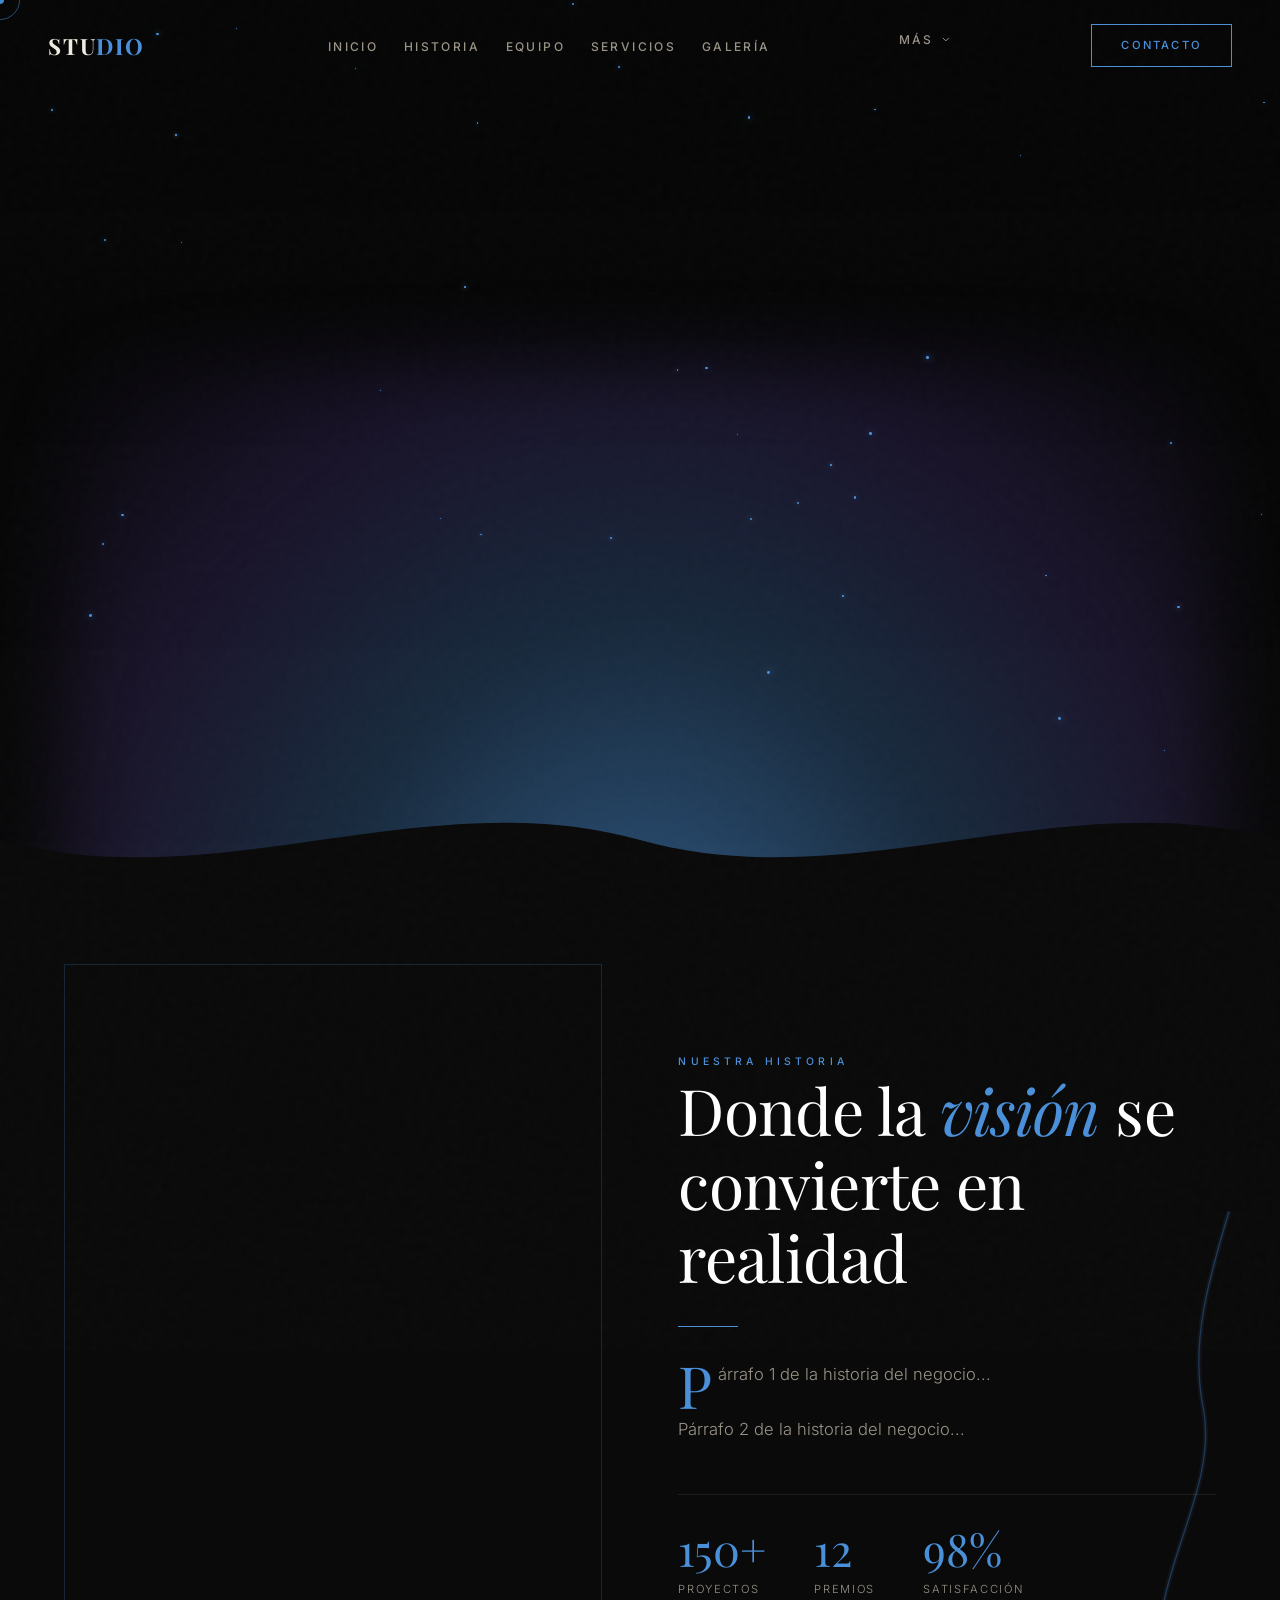
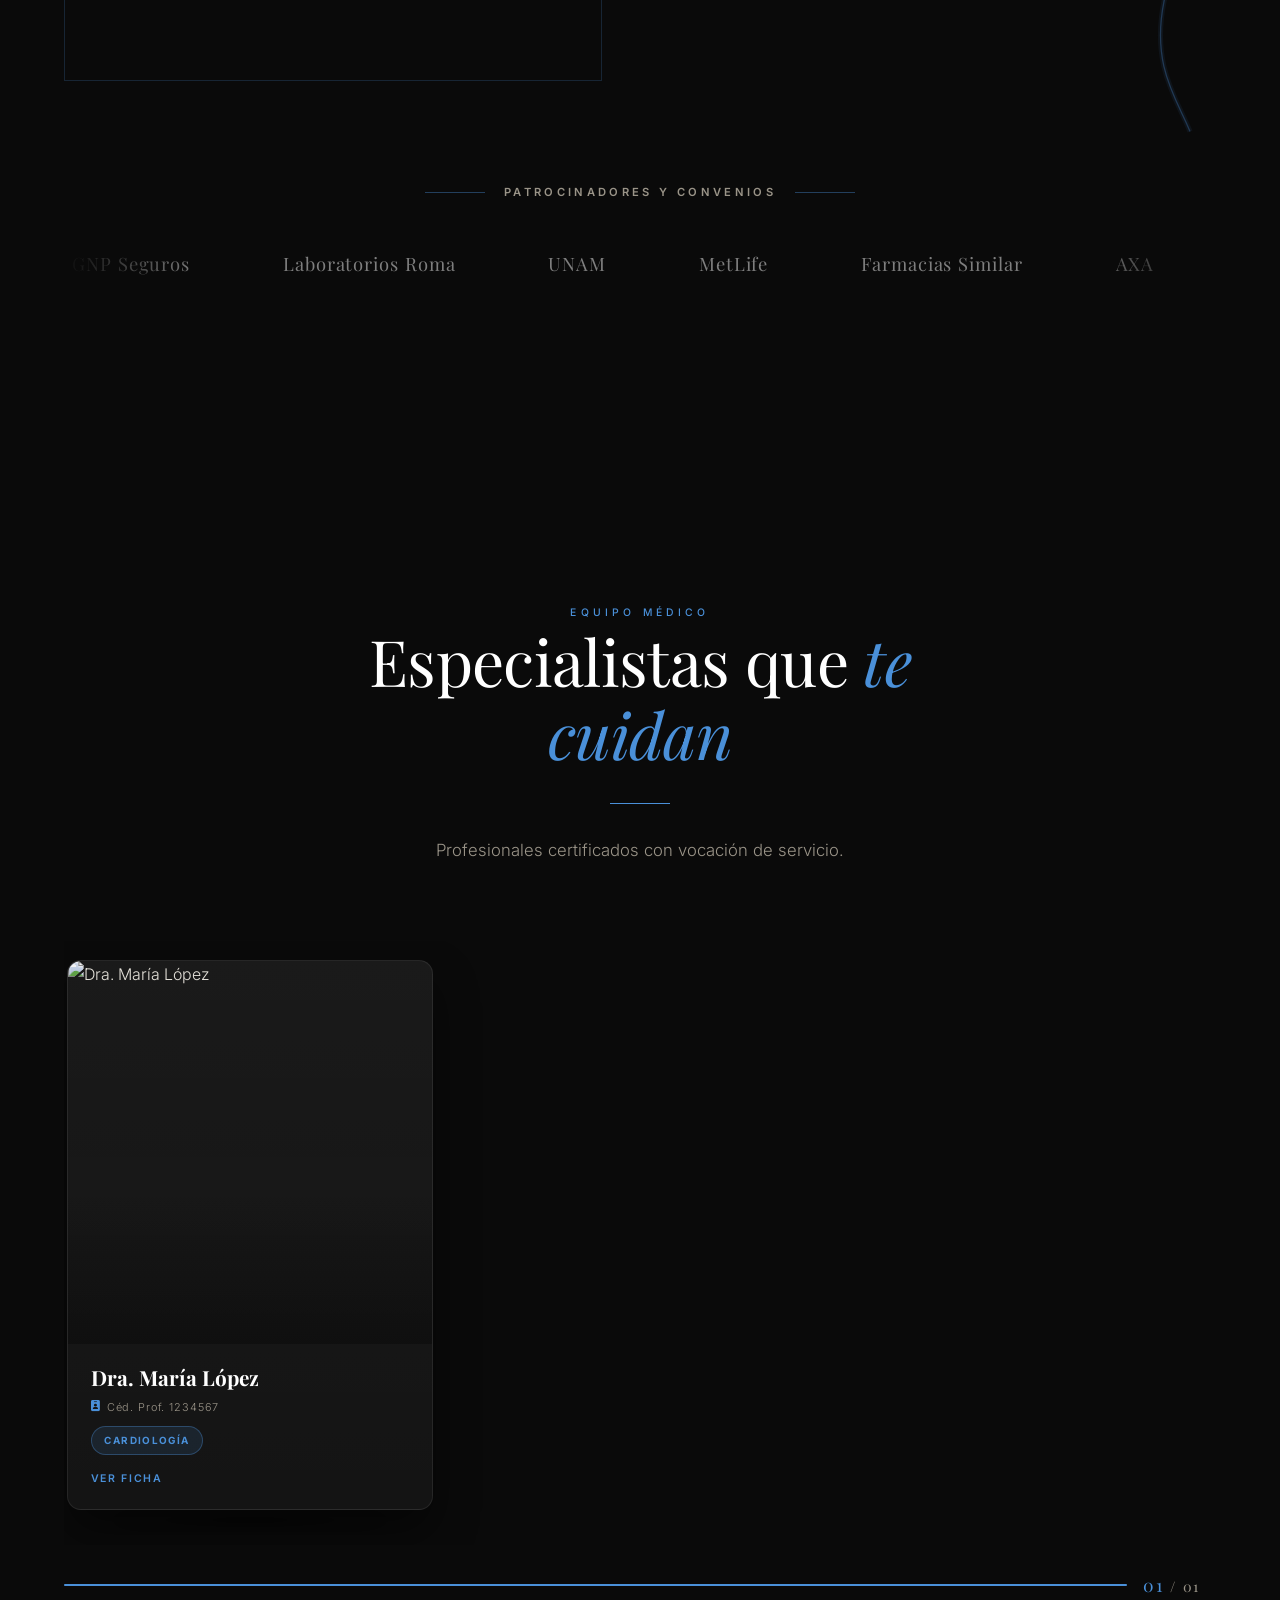
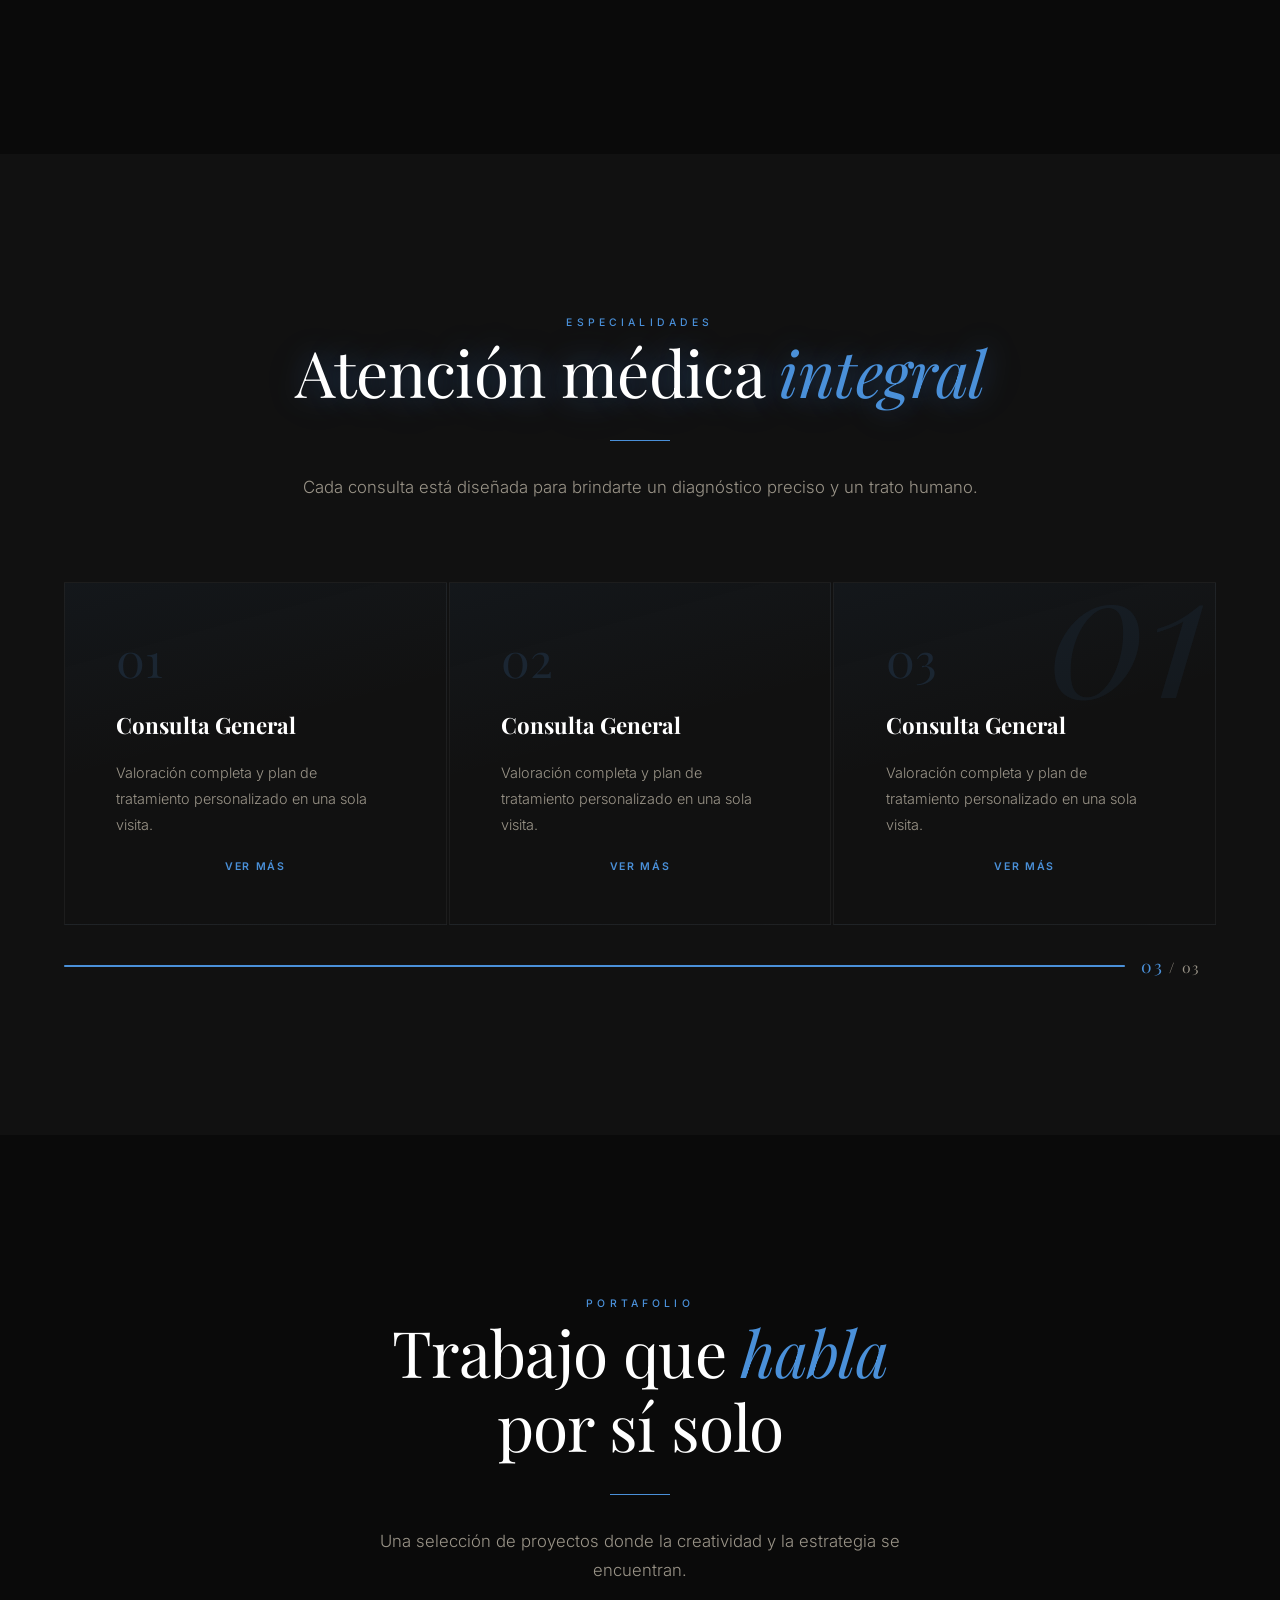
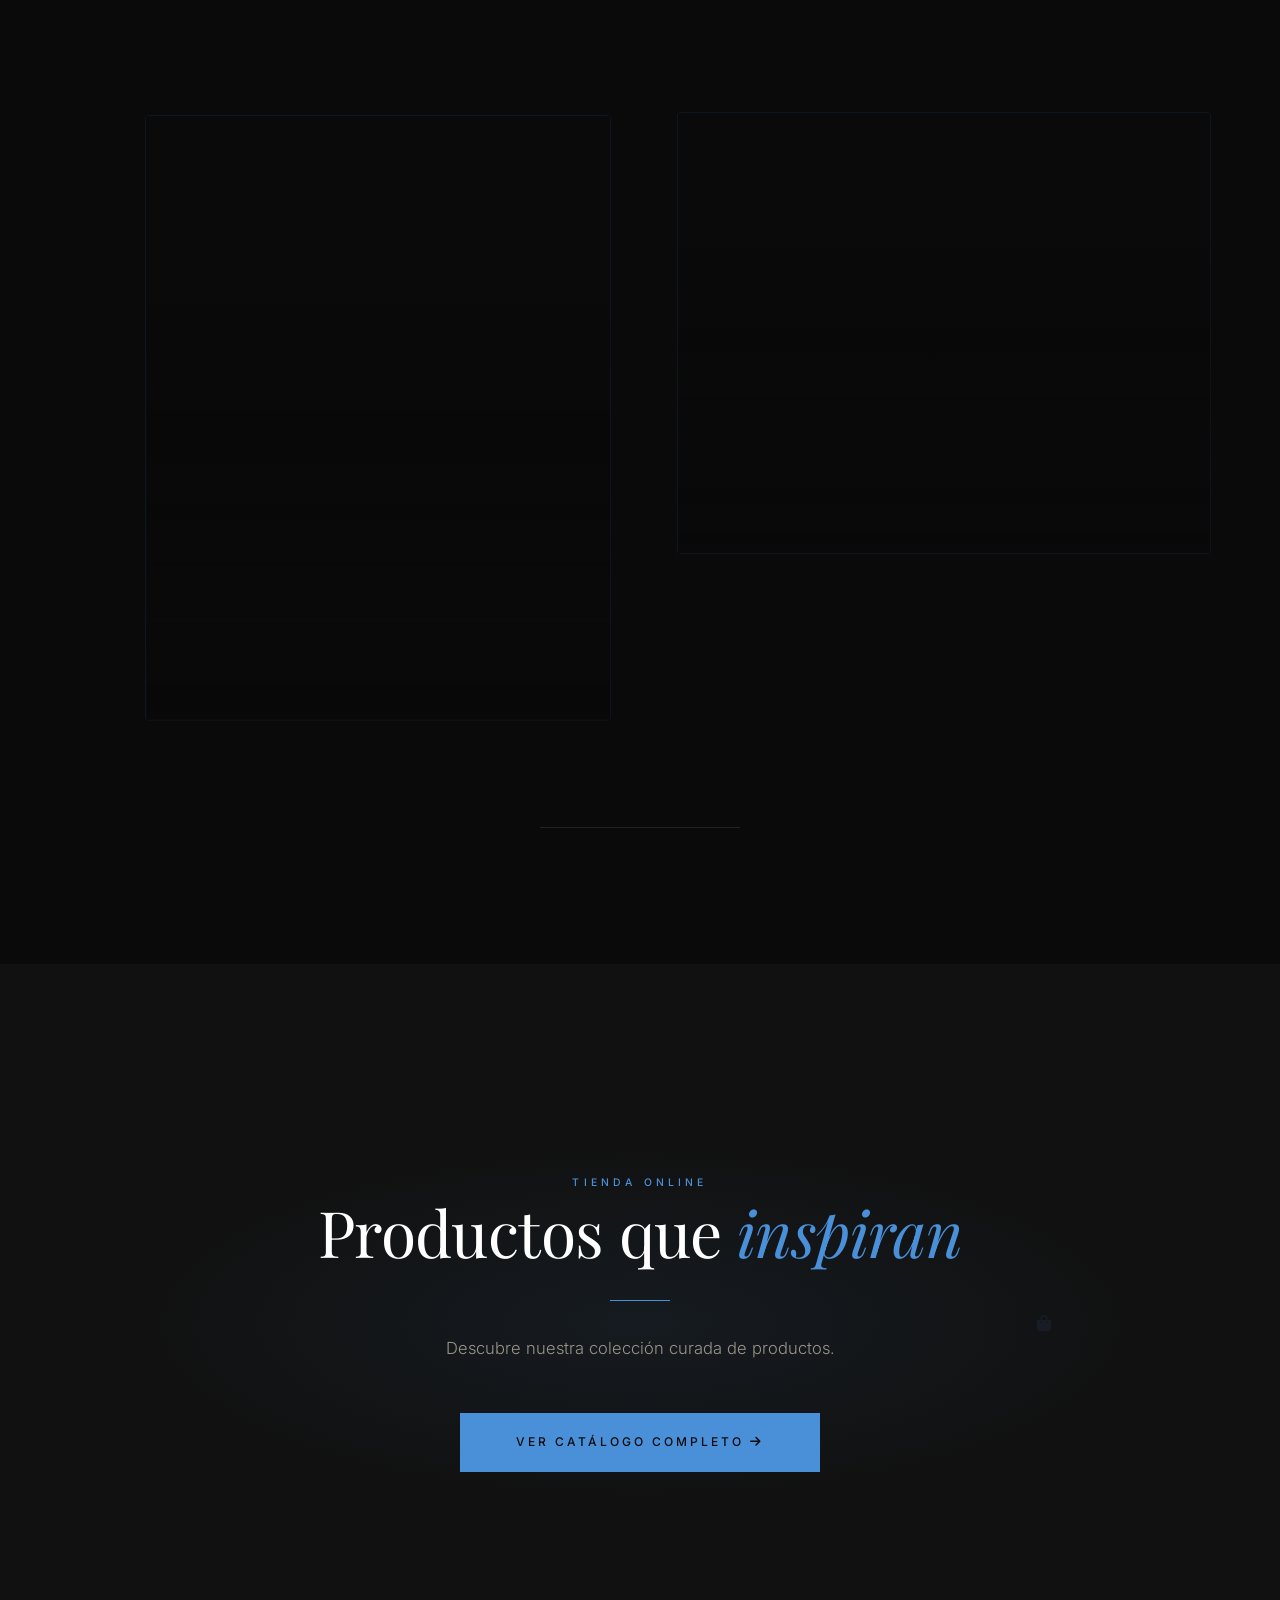
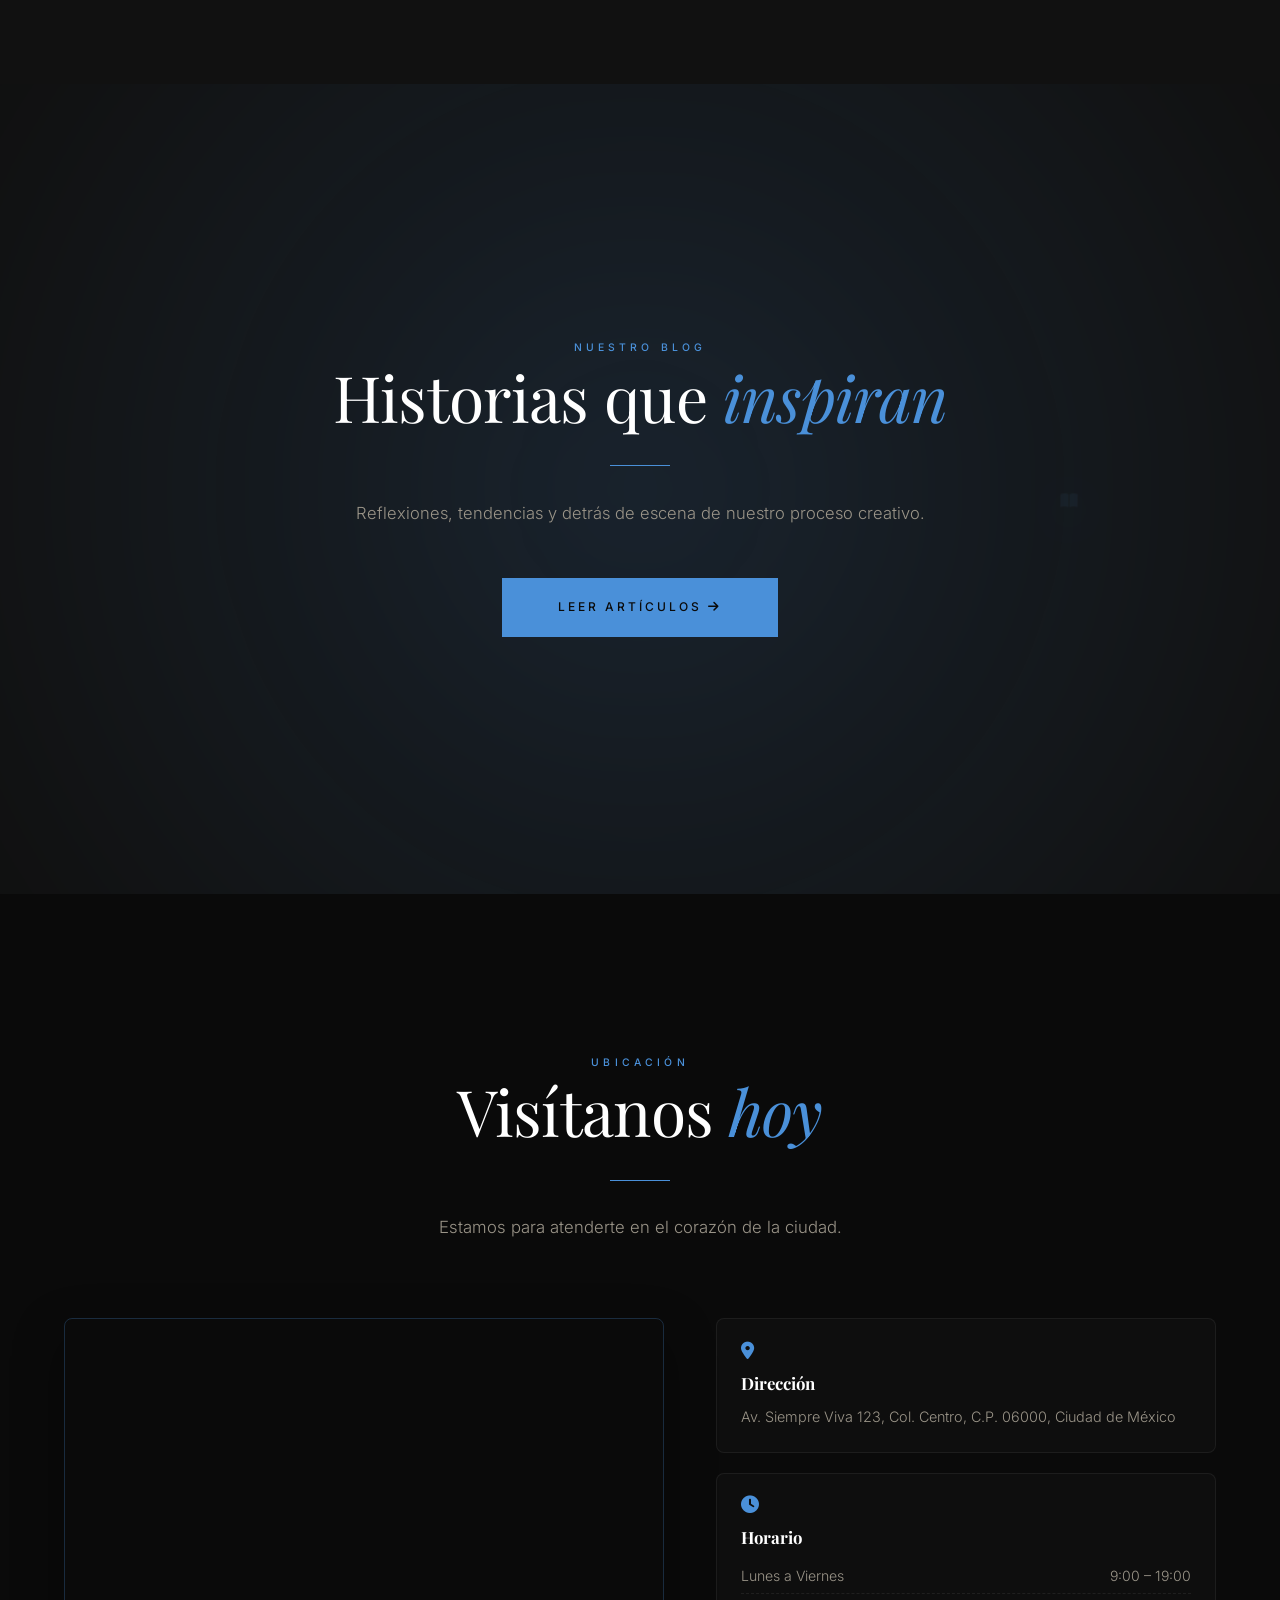
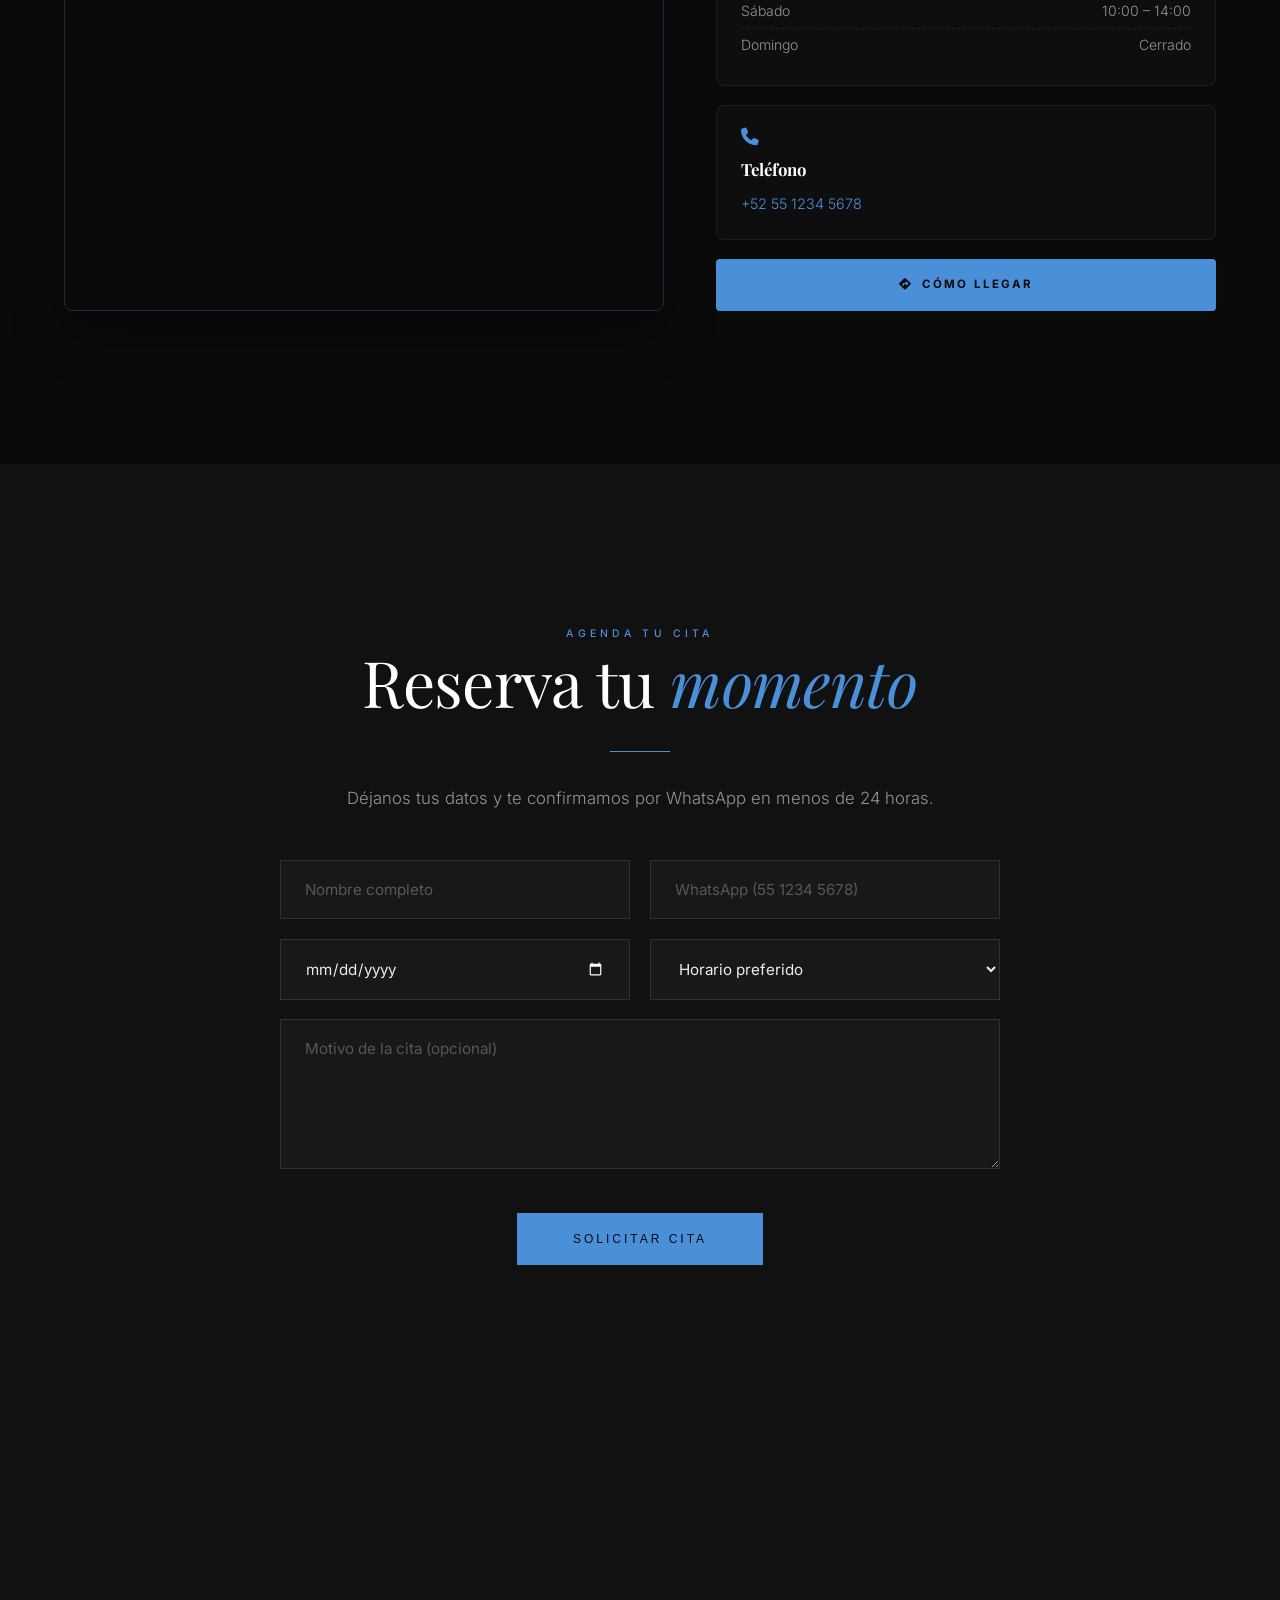
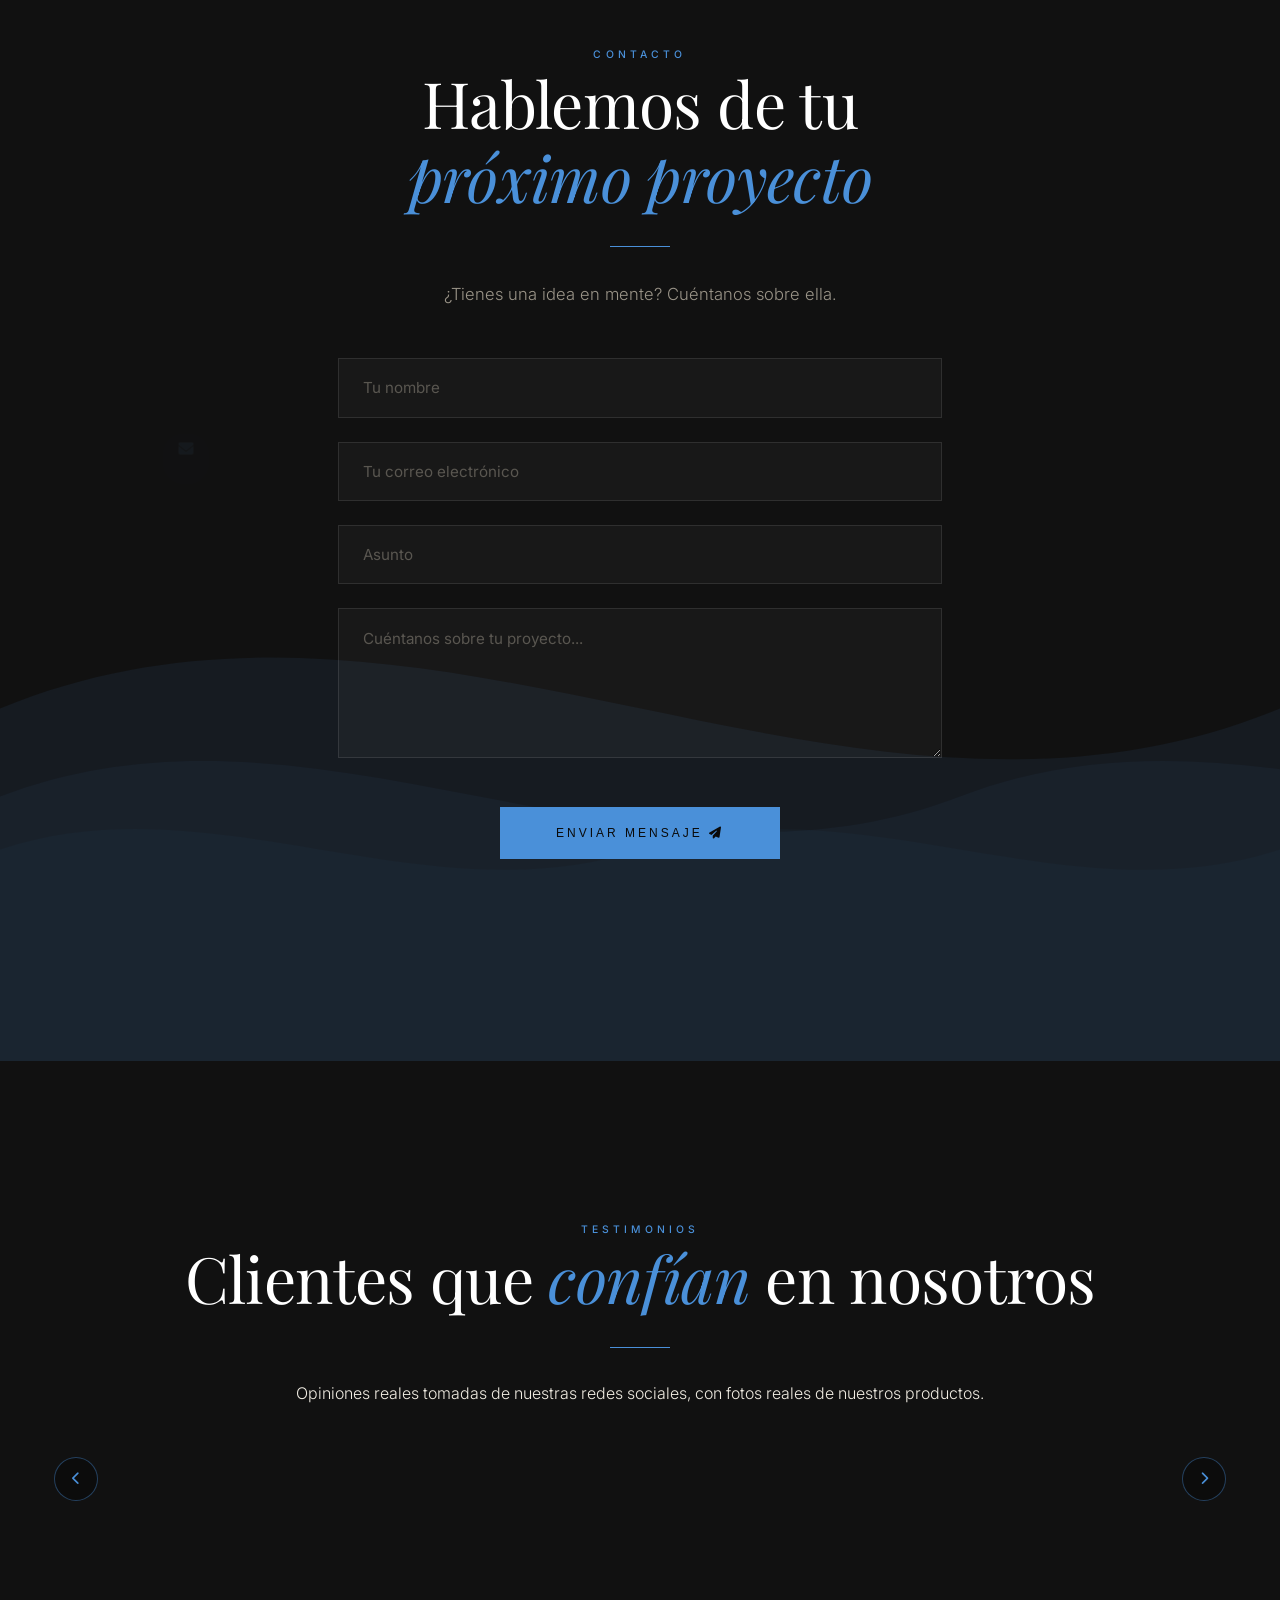
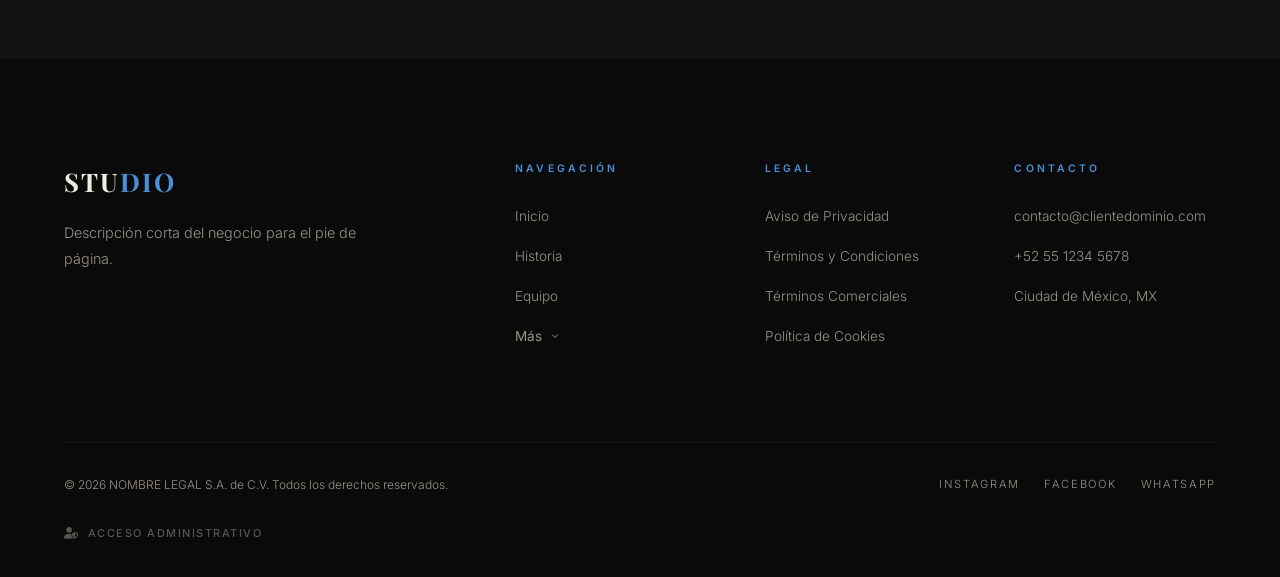
==== commit 07e5a4ec: "Prueba2" ====
--- a/index.html
+++ b/index.html
@@ -6,7 +6,9 @@
     <meta name="description" content="Estudio creativo especializado en diseño digital, branding y desarrollo web de alto impacto en México.">
     <meta name="theme-color" content="#0a0a0a">
 
-    <!-- Open Graph -->
+    <!-- ============================================================
+    OPEN GRAPH
+    ============================================================ -->
     <meta property="og:type" content="website">
     <meta property="og:title" content="Studio | Estudio Creativo">
     <meta property="og:description" content="Diseño, estrategia y tecnología fusionados para construir marcas que trascienden lo ordinario.">
@@ -14,28 +16,47 @@
 
     <title>Studio | Estudio Creativo</title>
 
-    <!-- Favicon SVG inline -->
+    <!-- ============================================================
+    FAVICON SVG INLINE
+    ============================================================ -->
     <link rel="icon" href="data:image/svg+xml,%3Csvg xmlns='http://www.w3.org/2000/svg' viewBox='0 0 100 100'%3E%3Crect width='100' height='100' rx='20' fill='%230a0a0a'/%3E%3Ctext x='50' y='68' font-family='Georgia,serif' font-size='55' font-weight='bold' fill='%23c9a96e' text-anchor='middle'%3ES%3C/text%3E%3C/svg%3E">
 
-    <!-- Supabase CDN (necesario para el login discreto del footer) -->
+    <!-- ============================================================
+    ESTILOS
+    ============================================================ -->
+    <link rel="stylesheet" href="style.css">
+
+    <!-- ============================================================
+    SUPABASE CDN
+    Necesario para el login discreto del footer (admin-auth.js)
+    ============================================================ -->
     <script src="https://cdn.jsdelivr.net/npm/@supabase/supabase-js@2"></script>
 
-    <!-- Configuracion -->
+    <!-- ============================================================
+    CONFIGURACIÓN GLOBAL
+    ============================================================ -->
     <script src="config.js"></script>
-
-    <!-- Estilos -->
-    <link rel="stylesheet" href="style.css">
 </head>
+
 <body>
 
-    <!-- Cursor personalizado -->
+    <!-- ============================================================
+    CURSOR PERSONALIZADO
+    app.js usa: #cursor, #cursorFollower
+    ============================================================ -->
     <div class="cursor" id="cursor" aria-hidden="true"></div>
     <div class="cursor-follower" id="cursorFollower" aria-hidden="true"></div>
 
-    <!-- Grain overlay -->
+    <!-- ============================================================
+    GRAIN OVERLAY
+    Efecto de ruido sutil sobre toda la página
+    ============================================================ -->
     <div class="grain-overlay" aria-hidden="true"></div>
 
-    <!-- Loader -->
+    <!-- ============================================================
+    LOADER
+    app.js usa: #loader, #loaderTitleFill, #loaderPercentage
+    ============================================================ -->
     <div class="loader" id="loader" role="status" aria-label="Cargando página">
         <div class="loader-inner">
             <div class="loader-title-wrapper">
@@ -46,21 +67,30 @@
         </div>
     </div>
 
-    <!-- Header -->
+    <!-- ============================================================
+    HEADER / NAVEGACIÓN
+    app.js usa: #header, #nav
+    ============================================================ -->
     <header class="header" id="header" role="banner">
         <nav class="nav" id="nav" role="navigation" aria-label="Navegación principal"></nav>
     </header>
 
     <main role="main">
-        <!-- Hero -->
+
+        <!-- ========================================================
+        HERO
+        app.js usa: #hero, #heroBg, #heroContent, #scrollIndicator
+        ======================================================== -->
         <section class="hero" id="hero" aria-label="Inicio">
             <div class="hero-bg" id="heroBg" aria-hidden="true"></div>
             <div class="hero-glow" aria-hidden="true"></div>
             <div class="hero-content" id="heroContent"></div>
+
             <div class="scroll-indicator" id="scrollIndicator" aria-hidden="true">
                 <div class="scroll-indicator-line"></div>
                 <span class="scroll-indicator-text">Scroll</span>
             </div>
+
             <div class="hero-wave" aria-hidden="true">
                 <svg viewBox="0 0 1440 120" preserveAspectRatio="none">
                     <path d="M0,60 C240,120 480,0 720,60 C960,120 1200,0 1440,60 L1440,120 L0,120 Z" fill="var(--color-bg)"/>
@@ -68,70 +98,120 @@
             </div>
         </section>
 
-        <!-- Bloque 1: Historia -->
+        <!-- ========================================================
+        BLOQUE 1: HISTORIA
+        app.js usa: #storyInner
+        ======================================================== -->
         <section class="section section-story" id="story">
             <div class="section-inner" id="storyInner"></div>
         </section>
 
-        <!-- Bloque 2: Servicios -->
+        <!-- ========================================================
+        BLOQUE 2: EQUIPO MÉDICO (opcional)
+        app.js usa: #teamInner
+        Se activa desde config.js → team.enabled
+        ======================================================== -->
+        <section class="section section-team" id="team">
+            <div class="section-inner" id="teamInner"></div>
+        </section>
+
+        <!-- ========================================================
+        BLOQUE 3: SERVICIOS
+        app.js usa: #servicesInner
+        ======================================================== -->
         <section class="section section-services" id="services">
             <div class="section-inner" id="servicesInner"></div>
         </section>
 
-        <!-- BLOQUE: EQUIPO MÉDICO (opcional) -->
-<section class="section section-team" id="team">
-  <div class="section-inner" id="teamInner"></div>
-</section>
-
-        <!-- Bloque 3: Galería -->
+        <!-- ========================================================
+        BLOQUE 4: GALERÍA / PORTAFOLIO
+        app.js usa: #galleryInner
+        ======================================================== -->
         <section class="section section-gallery" id="gallery">
             <div class="section-inner" id="galleryInner"></div>
         </section>
 
-        <!-- Bloque 4: Filosofía -->
+        <!-- ========================================================
+        BLOQUE 5: FILOSOFÍA (opcional)
+        app.js usa: #philosophyInner
+        Se activa desde config.js → philosophy.enabled
+        ======================================================== -->
         <section class="section section-philosophy" id="philosophy">
             <div class="section-inner" id="philosophyInner"></div>
         </section>
 
-        <!-- Bloque 5: E-Commerce -->
+        <!-- ========================================================
+        BLOQUE 6: E-COMMERCE (acceso a tienda)
+        app.js usa: #ecommerceInner
+        ======================================================== -->
         <section class="section section-ecommerce" id="ecommerce">
             <div class="section-inner" id="ecommerceInner"></div>
         </section>
 
-        <!-- Bloque 6: Blog -->
+        <!-- ========================================================
+        BLOQUE 7: BLOG (acceso a blog.html)
+        app.js usa: #blogInner
+        ======================================================== -->
         <section class="section section-blog" id="blog">
             <div class="section-inner" id="blogInner"></div>
         </section>
 
-                <!-- Bloque: Testimonios -->
+        <!-- ========================================================
+        BLOQUE 8: UBICACIÓN (opcional)
+        app.js usa: #locationInner
+        Se activa desde config.js → location.enabled
+        ======================================================== -->
+        <section class="section section-location" id="location">
+            <div class="section-inner" id="locationInner"></div>
+        </section>
+
+        <!-- ========================================================
+        BLOQUE 9: CITAS (opcional)
+        app.js usa: #appointmentsInner
+        Se activa desde config.js → appointments.enabled
+        ======================================================== -->
+        <section class="section section-appointments" id="appointments">
+            <div class="section-inner" id="appointmentsInner"></div>
+        </section>
+
+        <!-- ========================================================
+        BLOQUE 10: CONTACTO
+        app.js usa: #contactInner
+        ======================================================== -->
+        <section class="section section-contact" id="contact">
+            <div class="section-inner" id="contactInner"></div>
+        </section>
+
+        <!-- ========================================================
+        BLOQUE 11: TESTIMONIOS
+        app.js usa: #testimonialsInner
+        Se construye al final porque carga datos asíncronos de Supabase
+        ======================================================== -->
         <section class="section section-testimonials" id="testimonials">
             <div class="section-inner" id="testimonialsInner"></div>
         </section>
 
-        <!-- BLOQUE: UBICACIÓN (opcional) -->
-<section class="section section-location" id="location">
-  <div class="section-inner" id="locationInner"></div>
-</section>
-
-<!-- BLOQUE: CITAS (opcional) -->
-<section class="section section-appointments" id="appointments">
-  <div class="section-inner" id="appointmentsInner"></div>
-</section>
-
-        <!-- Bloque 7: Contacto -->
-        <section class="section section-contact" id="contact">
-            <div class="section-inner" id="contactInner"></div>
-        </section>
     </main>
 
-    <!-- Footer -->
+    <!-- ============================================================
+    FOOTER
+    app.js usa: #footerInner
+    admin-auth.js usa: [data-admin-link] dentro del footer
+    ============================================================ -->
     <footer class="footer" id="footer" role="contentinfo">
         <div class="footer-inner" id="footerInner"></div>
     </footer>
 
-    <!-- Scripts (orden importante) -->
+    <!-- ============================================================
+    SCRIPTS
+    Orden importante:
+    1. theme.js   → aplica colores y fuentes de config.js
+    2. app.js     → construye todas las secciones y animaciones
+    3. admin-auth.js → inyecta el enlace discreto de login admin
+    ============================================================ -->
     <script src="theme.js"></script>
     <script src="app.js"></script>
     <script src="admin-auth.js"></script>
+
 </body>
 </html>
--- a/style.css
+++ b/style.css
@@ -1,15 +1,16 @@
 /* ============================================================
    STYLE.CSS — ORGANIZADO Y OPTIMIZADO
    ÍNDICE:
-   01 Reset & variables          09 Galería (carrusel parallax)
-   02 Accesibilidad (focus)      10 Filosofía / CTA
-   03 Cursor personalizado       11 E-commerce
-   04 Grain overlay              12 Blog (tinta dorada)
-   05 Loader                     13 Contacto
-   06 Header / Nav + menú MÁS    14 Footer (+responsive compacto)
-   07 Hero + typewriter          15 Testimonios (+placeholder)
-   08 Servicios + luz que cae    16 Utilidades
-                                 17 Optimizaciones móvil (rendimiento)
+   01 Reset & variables          11 E-commerce
+   02 Accesibilidad (focus)      12 Blog (tinta dorada)
+   03 Cursor personalizado       13 Contacto
+   04 Grain overlay              14 Footer (+responsive compacto)
+   05 Loader                     15 Testimonios (+placeholder)
+   06 Header / Nav + menú MÁS    16 Utilidades
+   07 Hero + typewriter          17 Optimizaciones móvil
+   08 Servicios + luz que cae    18 Personalidad + Hero Layout
+   09 Galería (carrusel parallax)19 Ubicación + Citas + Patrocinadores
+   10 Filosofía / CTA            20 Equipo Médico
    ============================================================ */
 
 /* ============ 01 RESET & VARIABLES ============ */
@@ -18,7 +19,7 @@
   --color-bg: #0a0a0a;
   --color-bg-alt: #111111;
   --color-text: #f0ece2;
-  --color-text-muted: #9a9488; /* contraste mejorado (era #8a8578) */
+  --color-text-muted: #9a9488;
   --color-accent: #c9a96e;
   --color-accent-light: #e2c992;
   --color-white: #ffffff;
@@ -50,7 +51,7 @@
   box-shadow: 0 0 0 3px rgba(var(--accent-rgb), 0.3);
 }
 
-/* ============ 03 CURSOR PERSONALIZADO (fuente única) ============ */
+/* ============ 03 CURSOR PERSONALIZADO ============ */
 .cursor {
   position: fixed; top: 0; left: 0; width: 8px; height: 8px;
   background: var(--color-accent); border-radius: 50%;
@@ -73,7 +74,7 @@
   a, button { cursor: pointer; }
 }
 
-/* ============ 04 GRAIN OVERLAY (optimizado) ============ */
+/* ============ 04 GRAIN OVERLAY ============ */
 .grain-overlay {
   position: fixed; top: -50%; left: -50%; width: 200%; height: 200%;
   pointer-events: none; z-index: 9999; opacity: 0.02;
@@ -149,8 +150,6 @@
 .nav-hamburger.active span:nth-child(1) { transform: rotate(45deg) translate(5px, 5px); }
 .nav-hamburger.active span:nth-child(2) { opacity: 0; }
 .nav-hamburger.active span:nth-child(3) { transform: rotate(-45deg) translate(5px, -5px); }
-
-/* --- Menú "MÁS" (dropdown escalable) --- */
 .nav-more { position: relative; display: none; }
 .nav-more-btn {
   display: flex; align-items: center; gap: .4rem; background: none; border: none; cursor: none;
@@ -176,7 +175,6 @@
 }
 .nav-more-panel a:hover { color: var(--color-accent); background: rgba(var(--accent-rgb), .06); }
 
-/* --- Responsive: ≤1080px hamburguesa + overlay (móvil y tablet) --- */
 @media (max-width: 1080px) {
   .nav-hamburger { display: flex; }
   .nav-cta { display: none; }
@@ -200,20 +198,43 @@
   .nav-links.open a:nth-child(3) { transition-delay: 0.2s; }
   .nav-links.open a:nth-child(4) { transition-delay: 0.25s; }
   .nav-links.open a:nth-child(5) { transition-delay: 0.3s; }
-}
-@media (max-width: 768px) {
-  .header { padding: 1.2rem 1.5rem; }
-  .header.scrolled { padding: 0.8rem 1.5rem; }
-}
-/* --- Responsive: ≥1081px enlaces centrados + MÁS --- */
+  .nav-links li.m-extra { display: none; }
+  .nav-links.more-open li.m-extra { display: block; }
+  .nav-links.more-open li.m-extra a { opacity: 1; transform: translateY(0); }
+  #navMoreMobile { display: block; width: 100%; margin: .5rem 0; }
+  #navMoreMobile .nav-more-btn {
+    width: 100%; display: flex; align-items: center; justify-content: center;
+    gap: 1.1rem; background: none; border: none; cursor: pointer; padding: 0;
+    font-family: var(--font-body); font-size: .66rem; font-weight: 600;
+    letter-spacing: .35em; text-transform: uppercase;
+    color: var(--color-text-muted); opacity: .85; transition: color .3s;
+  }
+  #navMoreMobile .nav-more-btn::before,
+  #navMoreMobile .nav-more-btn::after {
+    content: ''; flex: 1; max-width: 110px; height: 1px;
+  }
+  #navMoreMobile .nav-more-btn::before { background: linear-gradient(to left, rgba(var(--accent-rgb), .55), transparent); }
+  #navMoreMobile .nav-more-btn::after { background: linear-gradient(to right, rgba(var(--accent-rgb), .55), transparent); }
+  #navMoreMobile .nav-more-btn:hover { color: var(--color-accent); }
+  #navMoreMobile .mm-label { position: relative; }
+  #navMoreMobile .mm-label svg {
+    position: absolute; left: 100%; top: 50%; margin-left: .4rem;
+    width: 9px; height: 9px; opacity: .7; transform: translateY(-50%);
+    transition: transform .3s var(--ease-out-expo);
+  }
+  .nav-links.more-open #navMoreMobile .mm-label svg { transform: translateY(-50%) rotate(180deg); }
+}
 @media (min-width: 1081px) {
   .nav { position: relative; }
   .nav-links { position: absolute; left: 50%; top: 50%; transform: translate(-50%, -50%); }
   .nav-more { display: block; }
   .nav-link-extra { display: none; }
-}
-@media (min-width: 1081px) and (max-width: 1280px) {
-  .nav-links { gap: 1.6rem; }
+  #navMoreMobile { display: none; }
+}
+@media (min-width: 1081px) and (max-width: 1280px) { .nav-links { gap: 1.6rem; } }
+@media (max-width: 768px) {
+  .header { padding: 1.2rem 1.5rem; }
+  .header.scrolled { padding: 0.8rem 1.5rem; }
 }
 
 /* ============ 07 HERO + TYPEWRITER ============ */
@@ -266,11 +287,11 @@
 .scroll-indicator-text { font-size: 0.6rem; letter-spacing: 0.3em; text-transform: uppercase; color: var(--color-text-muted); }
 .hero-wave { position: absolute; bottom: 0; left: 0; width: 100%; height: 120px; z-index: 3; pointer-events: none; overflow: hidden; }
 .hero-wave svg { position: absolute; bottom: 0; left: 0; width: 100%; height: 100%; }
-/* Typewriter */
 .typewriter-wrapper { display: inline-block; vertical-align: baseline; }
 .typewriter-word { font-style: italic; color: var(--color-accent); display: inline; }
 .typewriter-cursor { font-style: normal; color: var(--color-accent); font-weight: 300; animation: cursorBlink 0.8s step-end infinite; margin-left: 2px; opacity: 0.7; display: inline; }
 @keyframes cursorBlink { 0%, 100% { opacity: 0.7; } 50% { opacity: 0; } }
+
 @media (max-width: 768px) {
   .hero-wave { height: 80px; }
   .hero-subtitle { font-size: clamp(0.85rem, 3.5vw, 1rem); max-width: 100%; padding: 0 0.5rem; line-height: 1.6; }
@@ -323,31 +344,52 @@
 .story-stat-number { font-family: var(--font-display); font-size: clamp(2rem, 3.5vw, 3.5rem); color: var(--color-accent); line-height: 1; }
 .story-stat-label { font-size: 0.7rem; letter-spacing: 0.15em; text-transform: uppercase; color: var(--color-text-muted); margin-top: 0.5rem; }
 
-@media (max-width: 1200px) {
-    .story-ribbon svg { width: 170px; right: 1.5%; }
-}
-
+@media (max-width: 1200px) { .story-ribbon svg { width: 170px; right: 1.5%; } }
 @media (max-width: 768px) {
-  .story-ribbon svg { width: 120px; top: 0; right: 0}
+  .story-ribbon svg { width: 120px; top: 0; right: 0; }
   .story-grid { grid-template-columns: 1fr; }
   .story-image-wrapper { aspect-ratio: 4/3; }
 }
-@media (max-width: 480px) { 
-  .story-ribbon svg { width: 80px; opacity: .4; }
-  }
-
-/* ============ BLOQUE 2 — SERVICIOS + LUZ QUE CAE ============ */
+@media (max-width: 480px) { .story-ribbon svg { width: 80px; opacity: .4; } }
+
+/* ============ 08 BLOQUE 2 — SERVICIOS + LUZ QUE CAE ============ */
 .section-services { background: var(--color-bg-alt); }
 .services-header { text-align: center; max-width: 700px; margin: 0 auto 5rem; }
 .services-header p { color: var(--color-text-muted); font-size: 1.05rem; }
 .services-grid { display: grid; grid-template-columns: repeat(auto-fit, minmax(280px, 1fr)); gap: 2px; }
-.service-card { position: relative; padding: clamp(2rem, 4vw, 3.5rem); background: rgba(255,255,255,0.02); border: 1px solid rgba(255,255,255,0.05); transition: all 0.6s var(--ease-out-expo); overflow: hidden; }
-.service-card::before { content: ''; position: absolute; top: 0; left: 0; width: 100%; height: 2px; background: var(--color-accent); transform: scaleX(0); transform-origin: left; transition: transform 0.6s var(--ease-out-expo); }
+
+/* Service Card - definición unificada */
+.service-card {
+  position: relative; padding: clamp(2rem, 4vw, 3.5rem);
+  background: rgba(255,255,255,0.02); border: 1px solid rgba(255,255,255,0.05);
+  transition: all 0.6s var(--ease-out-expo); overflow: hidden;
+}
+.service-card::before {
+  content: ''; position: absolute; top: 0; left: 0; width: 100%; height: 2px;
+  background: var(--color-accent); transform: scaleX(0); transform-origin: left;
+  transition: transform 0.6s var(--ease-out-expo);
+}
 .service-card:hover::before { transform: scaleX(1); }
 .service-card:hover { background: rgba(255,255,255,0.04); transform: translateY(-5px); }
+
 .service-number { font-family: var(--font-display); font-size: 3rem; color: rgba(var(--accent-rgb), 0.15); line-height: 1; margin-bottom: 1.5rem; }
 .service-title { font-family: var(--font-display); font-size: 1.4rem; color: var(--color-white); margin-bottom: 1rem; }
-.service-desc { font-size: 0.9rem; color: var(--color-text-muted); line-height: 1.8; }
+.service-desc {
+  font-size: 0.9rem; color: var(--color-text-muted); line-height: 1.8;
+  display: -webkit-box; -webkit-line-clamp: 4; line-clamp: 4;
+  -webkit-box-orient: vertical; overflow: hidden;
+}
+.service-card.desc-expanded .service-desc {
+  display: block; -webkit-line-clamp: unset; line-clamp: unset; overflow: visible;
+}
+.service-more {
+  margin-top: .9rem; background: none; border: none; padding: 0;
+  color: var(--color-accent); font-family: var(--font-body);
+  font-size: .66rem; font-weight: 600; letter-spacing: .16em; text-transform: uppercase;
+  cursor: pointer; transition: color .3s;
+}
+.service-more:hover { color: var(--color-accent-light); }
+
 /* Luz que cae */
 .services-light-container { position: absolute; top: 0; left: 0; width: 100%; height: 100%; pointer-events: none; overflow: hidden; z-index: 0; }
 .light-beam {
@@ -376,12 +418,221 @@
 .services-header .section-heading.glow-active {
   text-shadow: 0 0 40px rgba(var(--accent-rgb),0.6), 0 0 80px rgba(var(--accent-rgb),0.3), 0 0 120px rgba(var(--accent-rgb),0.15), 0 0 160px rgba(var(--accent-rgb),0.08);
 }
+
+/* Servicios - Imagen watermark */
+.service-bg-img {
+  position: absolute; inset: 0; z-index: 0;
+  background-size: cover; background-position: center;
+  opacity: .07; filter: grayscale(1) contrast(1.1);
+  -webkit-mask-image: radial-gradient(ellipse at 75% 25%, #000 0%, transparent 70%);
+  mask-image: radial-gradient(ellipse at 75% 25%, #000 0%, transparent 70%);
+  pointer-events: none;
+  transition: opacity .6s var(--ease-out-expo), transform .6s var(--ease-out-expo);
+}
+.service-card:hover .service-bg-img { opacity: .14; transform: scale(1.06); }
+.service-card > *:not(.service-bg-img) { position: relative; z-index: 1; }
+
+/* Servicios - Toggle */
+.services-grid:not(.all-visible) .service-hidden { display: none; }
+.services-toggle-wrap { text-align: center; margin-top: clamp(2.5rem, 5vw, 4rem); position: relative; z-index: 1; }
+.services-toggle {
+  display: inline-flex; align-items: center; gap: .6rem;
+  padding: 1rem 2.4rem; background: transparent;
+  border: 1px solid rgba(var(--accent-rgb), .4);
+  color: var(--color-accent); font-family: var(--font-body);
+  font-size: .72rem; font-weight: 600; letter-spacing: .2em; text-transform: uppercase;
+  cursor: pointer; transition: all .4s var(--ease-out-expo);
+}
+.services-toggle:hover { background: var(--color-accent); color: var(--color-dark); border-color: var(--color-accent); }
+.services-toggle svg { width: 12px; height: 12px; transition: transform .3s var(--ease-out-expo); }
+.services-toggle[aria-expanded="true"] svg { transform: rotate(180deg); }
+
+/* Servicios - Flip Card */
+.service-card {
+  background: transparent; border: none; padding: 0;
+  overflow: visible; perspective: 1400px; display: flex;
+}
+.service-card:hover { transform: none; background: transparent; }
+.service-card::before { display: none; }
+.service-card.flipped { z-index: 5; }
+.service-flip {
+  position: relative; width: 100%;
+  display: flex; flex-direction: column;
+  transform-style: preserve-3d;
+  transition: transform .8s var(--ease-out-expo);
+}
+.service-card.flipped .service-flip { transform: rotateY(180deg); }
+.service-face {
+  backface-visibility: hidden; -webkit-backface-visibility: hidden;
+  background: linear-gradient(165deg, rgba(var(--accent-rgb), .05), transparent 45%), var(--color-bg-alt);
+  border: 1px solid rgba(255,255,255,.05);
+  padding: clamp(2rem, 4vw, 3.5rem);
+  overflow: hidden;
+  display: flex; flex-direction: column; position: relative;
+  transition: background .6s, border-color .6s;
+}
+.service-card:hover .service-face {
+  background: linear-gradient(165deg, rgba(var(--accent-rgb), .09), transparent 45%), var(--color-bg-alt);
+  border-color: rgba(var(--accent-rgb), .25);
+}
+.service-face::before {
+  content: ''; position: absolute; top: 0; left: 0; width: 100%; height: 2px;
+  background: var(--color-accent); transform: scaleX(0); transform-origin: left;
+  transition: transform .6s var(--ease-out-expo);
+}
+.service-card:hover .service-face::before { transform: scaleX(1); }
+.service-face > *:not(.service-bg-img) { position: relative; z-index: 1; }
+.service-front { flex: 1; }
+.service-front .service-more { margin-top: auto; padding-top: 1.4rem; }
+.service-back {
+  position: absolute; inset: 0;
+  transform: rotateY(180deg);
+  overflow-y: auto;
+  scrollbar-width: thin;
+  scrollbar-color: rgba(var(--accent-rgb), .4) transparent;
+  -webkit-overflow-scrolling: touch;
+  overscroll-behavior: contain;
+  touch-action: pan-y;
+}
+.service-back::-webkit-scrollbar { width: 4px; }
+.service-back::-webkit-scrollbar-thumb { background: rgba(var(--accent-rgb), .35); border-radius: 2px; }
+.service-back-head { display: flex; align-items: baseline; gap: .8rem; margin-bottom: 1.2rem; }
+.service-number-sm { font-family: var(--font-display); font-size: 1.4rem; color: rgba(var(--accent-rgb), .4); line-height: 1; }
+.service-back .service-title { font-size: 1.25rem; margin-bottom: 0; }
+.service-desc-full { font-size: .9rem; color: var(--color-text-muted); line-height: 1.8; }
+.service-back-btn { margin-top: auto; padding-top: 1.4rem; align-self: flex-start; }
+.service-back .service-bg-img { opacity: .06; filter: grayscale(1) blur(3px) contrast(1.1); }
+.service-card.flipped .service-front { pointer-events: none; }
+.service-card:not(.flipped) .service-back { pointer-events: none; }
+
+/* Servicios - Formato rico */
+.service-desc-full p { margin-bottom: .7rem; }
+.service-desc-full strong { color: var(--color-white); }
+.service-desc-full em { color: var(--color-accent-light); }
+.service-desc-full h4.svc-h2 {
+  font-family: var(--font-display); color: var(--color-white);
+  font-size: 1rem; margin: 1rem 0 .4rem;
+}
+.service-desc-full ul.svc-ul { list-style: none; margin: .6rem 0; }
+.service-desc-full ul.svc-ul li { position: relative; padding-left: 1rem; margin-bottom: .35rem; }
+.service-desc-full ul.svc-ul li::before { content: '—'; position: absolute; left: 0; color: var(--color-accent); }
+.service-desc-full blockquote.svc-quote {
+  border-left: 2px solid var(--color-accent);
+  padding-left: .9rem; margin: .8rem 0;
+  font-style: italic; color: var(--color-text);
+}
+
+/* Servicios - Carrusel */
+.services-carousel { position: relative; display: block; }
+.services-track {
+  display: grid;
+  grid-auto-flow: column;
+  grid-auto-columns: calc((100% - 4px) / 3);
+  gap: 2px;
+  overflow-x: auto;
+  scroll-snap-type: x mandatory;
+  scroll-behavior: smooth;
+  scrollbar-width: none;
+  -ms-overflow-style: none;
+  width: 100%;
+  position: relative; z-index: 1;
+}
+.services-track::-webkit-scrollbar { display: none; }
+.services-track .service-card { scroll-snap-align: start; min-width: 0; }
+
+.services-arrow {
+  flex-shrink: 0; align-self: center;
+  width: 34px; height: 34px;
+  border-radius: 50%;
+  border: 1px solid rgba(var(--accent-rgb), .4);
+  background: transparent;
+  color: var(--color-accent);
+  cursor: pointer;
+  display: flex; align-items: center; justify-content: center;
+  transition: all .3s var(--ease-out-expo);
+  z-index: 2;
+}
+.services-arrow svg { width: 13px; height: 13px; }
+.services-arrow:hover:not(:disabled) { background: var(--color-accent); color: var(--color-dark); box-shadow: 0 0 24px rgba(var(--accent-rgb), .35); transform: scale(1.08); }
+.services-arrow:active:not(:disabled) { transform: scale(.92); }
+.services-arrow:disabled { opacity: .25; cursor: default; }
+
+.services-meta { display: flex; align-items: center; gap: 1rem; margin-top: 1.6rem; }
+.services-progress { flex: 1; height: 2px; background: rgba(255,255,255,.08); border-radius: 2px; overflow: hidden; }
+.services-progress-fill {
+  height: 100%; width: 100%; background: var(--color-accent);
+  transform: scaleX(0); transform-origin: left;
+  transition: transform .35s var(--ease-out-expo);
+}
+.services-count { font-family: var(--font-display); font-size: .9rem; letter-spacing: .12em; color: var(--color-text-muted); white-space: nowrap; }
+.services-count .sc-now { color: var(--color-accent); font-size: 1.1rem; }
+.services-nav { display: flex; gap: .6rem; margin-left: auto; flex-shrink: 0; }
+
+.services-hint {
+  margin-top: .9rem; text-align: center;
+  font-size: .6rem; letter-spacing: .3em; text-transform: uppercase;
+  color: var(--color-text-muted); opacity: .7;
+  animation: hintFloat 2.4s ease-in-out infinite;
+  transition: opacity .6s;
+}
+.services-hint.hide { opacity: 0; }
+@keyframes hintFloat { 0%, 100% { transform: translateX(0); } 50% { transform: translateX(8px); } }
+
+/* Servicios - Número fantasma */
+.services-ghost {
+  position: absolute; top: -2.8rem; right: .5rem;
+  font-family: var(--font-display); font-style: italic;
+  font-size: clamp(5rem, 14vw, 11rem); line-height: 1;
+  color: rgba(var(--accent-rgb), .07);
+  pointer-events: none; user-select: none; z-index: 2;
+}
+.services-ghost.tick { animation: ghostTick .6s var(--ease-out-expo); }
+@keyframes ghostTick {
+  from { opacity: 0; transform: translateY(12px) scale(.97); }
+  to { opacity: 1; transform: translateY(0) scale(1); }
+}
+
+/* Servicios - Brillo diagonal */
+.service-face::after {
+  content: ''; position: absolute; inset: 0;
+  background: linear-gradient(105deg, transparent 40%, rgba(255,255,255,.07) 50%, transparent 60%);
+  transform: translateX(-130%);
+  transition: transform 1s var(--ease-out-expo);
+  pointer-events: none;
+}
+.service-card:hover .service-face::after { transform: translateX(130%); }
+
+/* Servicios - Entrada cinematográfica */
+.services-carousel .service-card {
+  opacity: 0; transform: translateY(30px); filter: blur(6px);
+  transition: opacity .8s var(--ease-out-expo), transform .8s var(--ease-out-expo), filter .8s var(--ease-out-expo);
+}
+.services-carousel.reveal.visible .service-card { opacity: 1; transform: none; filter: none; }
+.services-carousel.reveal.visible .service-card:nth-child(1) { transition-delay: .05s; }
+.services-carousel.reveal.visible .service-card:nth-child(2) { transition-delay: .15s; }
+.services-carousel.reveal.visible .service-card:nth-child(3) { transition-delay: .25s; }
+.services-carousel.reveal.visible .service-card:nth-child(4) { transition-delay: .35s; }
+.services-carousel.reveal.visible .service-card:nth-child(5) { transition-delay: .45s; }
+.services-carousel.reveal.visible .service-card:nth-child(6) { transition-delay: .55s; }
+
+@media (max-width: 968px) { .services-track { grid-auto-columns: calc((100% - 2px) / 2); } }
 @media (max-width: 768px) {
   .light-beam { width: 150px; filter: blur(20px); }
   .services-ambient-glow { width: 90%; filter: blur(25px); }
   .services-header .section-heading.glow-active {
     text-shadow: 0 0 30px rgba(var(--accent-rgb),0.5), 0 0 60px rgba(var(--accent-rgb),0.25), 0 0 90px rgba(var(--accent-rgb),0.12);
   }
+}
+@media (max-width: 640px) {
+  .services-track { grid-auto-columns: 100%; }
+  .services-arrow {
+    position: static; transform: none;
+    background: transparent;
+    backdrop-filter: none; -webkit-backdrop-filter: none;
+  }
+  .services-arrow:hover:not(:disabled) { transform: scale(1.08); }
+  .services-arrow:active:not(:disabled) { transform: scale(.92); }
+  .services-ghost { top: -2.4rem; }
 }
 
 /* ============ 09 BLOQUE 3 — GALERÍA (carrusel parallax) ============ */
@@ -491,7 +742,6 @@
 .section-blog.blog-visible .blog-ink-bg { transform: translate(-50%, -50%) scale(1.2); opacity: 1; }
 .blog-particles-container { position: absolute; inset: 0; z-index: 1; pointer-events: none; overflow: hidden; }
 .blog-particle { position: absolute; width: 2px; height: 2px; background: var(--color-accent); border-radius: 50%; box-shadow: 0 0 6px var(--color-accent), 0 0 12px rgba(var(--accent-rgb),0.5); opacity: 0; }
-/* ⚠️ Nombre referenciado por app.js — NO renombrar */
 @keyframes blogParticleFloat {
   0% { transform: translateY(0) translateX(0) scale(0.5); opacity: 0; }
   20% { opacity: 0.8; } 80% { opacity: 0.6; }
@@ -524,7 +774,6 @@
 @keyframes wave3Move { 0%, 100% { transform: translateY(0) scaleY(1); } 50% { transform: translateY(-10px) scaleY(1.08); } }
 .contact-particles-container { position: absolute; inset: 0; z-index: 1; pointer-events: none; overflow: hidden; }
 .contact-particle { position: absolute; width: 2px; height: 2px; background: var(--color-accent); border-radius: 50%; box-shadow: 0 0 6px var(--color-accent), 0 0 12px rgba(var(--accent-rgb),0.5); opacity: 0; }
-/* ⚠️ Nombre referenciado por app.js — NO renombrar */
 @keyframes contactParticleFloat {
   0% { transform: translateY(0) translateX(0) scale(0.5); opacity: 0; }
   20% { opacity: 0.8; } 80% { opacity: 0.6; }
@@ -565,7 +814,7 @@
 }
 @media (max-width: 480px) { .contact-bg-icon { width: 100%; left: -30%; opacity: 0.03; } }
 
-/* ============ 14 FOOTER (+responsive compacto premium) ============ */
+/* ============ 14 FOOTER ============ */
 .footer { background: var(--color-dark); padding: clamp(4rem, 8vw, 7rem) clamp(1.5rem, 5vw, 6rem) 2rem; border-top: 1px solid rgba(255,255,255,0.05); }
 .footer-inner { max-width: 1300px; margin: 0 auto; }
 .footer-top { display: grid; grid-template-columns: 2fr 1fr 1fr 1fr; gap: 3rem; margin-bottom: 5rem; }
@@ -582,6 +831,46 @@
 .footer-socials { display: flex; gap: 1.5rem; }
 .footer-socials a { font-size: 0.7rem; letter-spacing: 0.15em; text-transform: uppercase; color: var(--color-text-muted); transition: color 0.3s; }
 .footer-socials a:hover { color: var(--color-accent); }
+
+.footer-more-wrap { position: relative; }
+.footer-more-btn {
+  display: inline-flex; align-items: center; gap: .4rem;
+  background: none; border: none; padding: 0;
+  font-family: var(--font-body); font-size: .85rem;
+  color: var(--color-text-muted); transition: color .3s;
+}
+.footer-more-btn:hover { color: var(--color-accent); }
+.footer-more-btn svg { transition: transform .3s var(--ease-out-expo); }
+.footer-more-wrap.open .footer-more-btn svg { transform: rotate(180deg); }
+.footer-more-panel {
+  list-style: none;
+  max-height: 0; opacity: 0; transform: translateY(-6px);
+  overflow: hidden;
+  transition: max-height .45s var(--ease-out-expo), opacity .35s ease, transform .45s var(--ease-out-expo);
+}
+.footer-more-wrap.open .footer-more-panel { max-height: 320px; opacity: 1; transform: translateY(0); }
+.footer-more-panel li { margin-bottom: .8rem; }
+.footer-more-panel a { font-size: .85rem; color: var(--color-text-muted); transition: color .3s; }
+.footer-more-panel a:hover { color: var(--color-white); }
+
+.footer-admin-link {
+  display: inline-flex;
+  align-items: center;
+  gap: .5rem;
+  font-size: .68rem;
+  font-weight: 500;
+  letter-spacing: .14em;
+  text-transform: uppercase;
+  color: var(--color-text-muted);
+  opacity: .55;
+  transition: color .3s, opacity .3s;
+}
+.footer-admin-link:hover {
+  color: var(--color-accent);
+  opacity: 1;
+}
+.footer-admin-link i { font-size: .72rem; }
+
 @media (max-width: 768px) {
   .footer { padding: 3rem 1.5rem 1.5rem; }
   .footer-top { grid-template-columns: 1fr 1fr; gap: 2rem; margin-bottom: 2.5rem; }
@@ -596,6 +885,8 @@
   .footer-copy { font-size: 0.7rem; }
   .footer-socials { gap: 1.2rem; }
   .footer-socials a { font-size: 0.65rem; }
+  .footer-more-btn { font-size: .8rem; }
+  .footer-more-panel a { font-size: .8rem; }
 }
 @media (max-width: 480px) {
   .footer { padding: 2.5rem 1.2rem 1.2rem; }
@@ -608,7 +899,7 @@
   .footer-socials a { font-size: 0.6rem; letter-spacing: 0.1em; }
 }
 
-/* ============ 15 TESTIMONIOS (+placeholder sobrio) ============ */
+/* ============ 15 TESTIMONIOS ============ */
 .section-testimonials { background: var(--color-bg-alt); }
 .testimonials-header { text-align: center; margin-bottom: 3rem; }
 .testimonials-carousel { position: relative; max-width: 1400px; margin: 0 auto; }
@@ -651,7 +942,6 @@
 .testimonials-nav:hover { background: var(--color-accent); color: var(--color-dark); }
 .testimonials-nav.prev { left: -10px; }
 .testimonials-nav.next { right: -10px; }
-/* Placeholder para testimonios sin foto */
 .testimonial-photo--default {
     display: flex; align-items: center; justify-content: center;
     background:
@@ -665,7 +955,6 @@
     color: rgba(var(--accent-rgb), 0.22);
     user-select: none;
 }
-.testimonial-quote-mark { font-family: var(--font-display); font-size: 5.5rem; line-height: 1; color: rgba(var(--accent-rgb), 0.22); user-select: none; }
 @media (max-width: 768px) {
   .testimonial-card { flex: 0 0 290px; }
   .testimonials-nav { display: none; }
@@ -677,8 +966,7 @@
 .editorial-hr { width: 60px; height: 1px; background: var(--color-accent); border: none; margin: 2rem 0; }
 .editorial-hr.center { margin: 2rem auto; }
 
-/* ============ 17 OPTIMIZACIONES MÓVIL (rendimiento) ============ */
-/* ─── Tablets y móviles grandes (≤768px) ─── */
+/* ============ 17 OPTIMIZACIONES MÓVIL ============ */
 @media (max-width: 768px) {
   .grain-overlay { display: none; }
   .hero-glow { filter: blur(25px); animation-duration: 10s; }
@@ -691,7 +979,6 @@
   .light-beam { filter: blur(20px); width: 150px; }
   .services-ambient-glow { filter: blur(25px); width: 90%; }
 }
-/* ─── Móviles pequeños (≤480px) ─── */
 @media (max-width: 480px) {
   .hero-glow { filter: blur(15px); opacity: 0.7; animation-duration: 12s; }
   .hero-stars .star:nth-child(n+9) { display: none; }
@@ -703,40 +990,12 @@
   .section-blog.blog-visible .blog-ink-bg { transform: translate(-50%, -50%) scale(1); }
   .philosophy-cta, .ecommerce-cta, .blog-cta, .contact-submit, .hero-cta { transition: all 0.3s ease; }
 }
-/* ─── Móviles muy pequeños (≤360px) ─── */
 @media (max-width: 360px) {
   .hero-stars { display: none; }
   .hero-glow { display: none; }
 }
 
-/* --- "Más" desplegable en el footer (mismo espíritu que el header) --- */
-.footer-more-wrap { position: relative; }
-.footer-more-btn {
-  display: inline-flex; align-items: center; gap: .4rem;
-  background: none; border: none; padding: 0;
-  font-family: var(--font-body); font-size: .85rem;
-  color: var(--color-text-muted); transition: color .3s;
-}
-.footer-more-btn:hover { color: var(--color-accent); }
-.footer-more-btn svg { transition: transform .3s var(--ease-out-expo); }
-.footer-more-wrap.open .footer-more-btn svg { transform: rotate(180deg); }
-.footer-more-panel {
-  list-style: none;
-  max-height: 0; opacity: 0; transform: translateY(-6px);
-  overflow: hidden;
-  transition: max-height .45s var(--ease-out-expo), opacity .35s ease, transform .45s var(--ease-out-expo);
-}
-.footer-more-wrap.open .footer-more-panel { max-height: 320px; opacity: 1; transform: translateY(0); }
-.footer-more-panel li { margin-bottom: .8rem; }
-.footer-more-panel a { font-size: .85rem; color: var(--color-text-muted); transition: color .3s; }
-.footer-more-panel a:hover { color: var(--color-white); }
-@media (max-width: 768px) {
-  .footer-more-btn { font-size: .8rem; }
-  .footer-more-panel a { font-size: .8rem; }
-}
-
-/* ============ 18 PERSONALIDAD + HERO LAYOUT (por cliente) ============ */
-/* --- BOLD: juvenil, botones pill, relleno de acento, tarjetas redondas --- */
+/* ============ 18 PERSONALIDAD + HERO LAYOUT ============ */
 [data-personality="bold"] .nav-cta,
 [data-personality="bold"] .hero-cta,
 [data-personality="bold"] .philosophy-cta,
@@ -766,7 +1025,6 @@
 [data-personality="bold"] .comment-input,
 [data-personality="bold"] .comment-textarea { border-radius: 12px; }
 
-/* --- MINIMAL: limpio, sin ruido ni partículas, hovers sobrios --- */
 [data-personality="minimal"] .grain-overlay { display: none; }
 [data-personality="minimal"] .hero-glow,
 [data-personality="minimal"] .shop-hero-glow,
@@ -787,7 +1045,6 @@
 [data-personality="minimal"] .post-card:hover { transform: none; }
 [data-personality="minimal"] .services-header .section-heading { text-shadow: none !important; }
 
-/* --- HERO SPLIT: texto a la izquierda, foto enmarcada a la derecha --- */
 [data-hero-layout="split"] .hero-content {
   text-align: left;
   max-width: 46%;
@@ -821,93 +1078,7 @@
   [data-hero-layout="split"] .hero-subtitle { margin: 0 auto 2.5rem; }
 }
 
-/* ============ 18 MENÚ MÓVIL: 4 ENLACES + "MÁS" ============ */
-@media (max-width: 1080px) {
-  /* Oculta del 5º enlace en adelante hasta abrir "Más" */
-  .nav-links li.m-extra { display: none; }
-  .nav-links.more-open li.m-extra { display: block; }
-  .nav-links.more-open li.m-extra a { opacity: 1; transform: translateY(0); }
-
-  /* Botón "Más" del menú móvil, a juego con los enlaces del overlay */
-  #navMoreMobile { display: block; }
-  #navMoreMobile .nav-more-btn {
-    background: none; border: none; cursor: pointer;
-    display: flex; align-items: center; gap: .6rem;
-    font-size: 1.2rem; font-weight: 400;
-    letter-spacing: .2em; text-transform: uppercase;
-    color: var(--color-text-muted); font-family: var(--font-body);
-    transition: color .3s;
-  }
-  #navMoreMobile .nav-more-btn:hover { color: var(--color-text); }
-  #navMoreMobile .nav-more-btn svg { transition: transform .3s var(--ease-out-expo); }
-  .nav-links.more-open #navMoreMobile .nav-more-btn svg { transform: rotate(180deg); }
-}
-@media (min-width: 1081px) {
-  #navMoreMobile { display: none; } /* en escritorio manda el "Más" dropdown */
-}
-
-/* ============ 18 "MÁS" COMO SEPARADOR (menú móvil) ============ */
-@media (max-width: 1080px) {
-  #navMoreMobile {
-    width: 100%;
-    margin: .5rem 0;
-  }
-  #navMoreMobile .nav-more-btn {
-    width: 100%;
-    display: flex;
-    align-items: center;
-    justify-content: center;
-    gap: .9rem;
-    background: none;
-    border: none;
-    cursor: pointer;
-    padding: 0;
-    font-family: var(--font-body);
-    font-size: .66rem;
-    font-weight: 600;
-    letter-spacing: .35em;
-    text-transform: uppercase;
-    color: var(--color-text-muted);
-    opacity: .85;
-    transition: color .3s;
-  }
-  /* ── Líneas separadoras a ambos lados ── */
-  #navMoreMobile .nav-more-btn::before,
-  #navMoreMobile .nav-more-btn::after {
-    content: '';
-    flex: 1;
-    max-width: 110px;
-    height: 1px;
-  }
-  #navMoreMobile .nav-more-btn::before {
-    background: linear-gradient(to left, rgba(var(--accent-rgb), .55), transparent);
-  }
-  #navMoreMobile .nav-more-btn::after {
-    background: linear-gradient(to right, rgba(var(--accent-rgb), .55), transparent);
-  }
-  #navMoreMobile .nav-more-btn:hover { color: var(--color-accent); }
-  /* ── Chevron pequeño que rota al abrir ── */
-
-  /* ✅ Texto centrado: el chevrón queda absoluto y no descuadra el flex */
-#navMoreMobile .nav-more-btn { gap: 1.1rem; }
-#navMoreMobile .mm-label { position: relative; }
-#navMoreMobile .mm-label svg {
-    position: absolute;
-    left: 100%;
-    top: 50%;
-    margin-left: .4rem;
-    width: 9px;
-    height: 9px;
-    opacity: .7;
-    transform: translateY(-50%);
-    transition: transform .3s var(--ease-out-expo);
-}
-.nav-links.more-open #navMoreMobile .mm-label svg {
-    transform: translateY(-50%) rotate(180deg);
-}
-}
-
-/* ============ 18 UBICACIÓN (mapa + datos) ============ */
+/* ============ 19 UBICACIÓN + CITAS + PATROCINADORES ============ */
 .section-location { background: var(--color-bg); }
 .location-header { text-align: center; max-width: 700px; margin: 0 auto clamp(3rem, 6vw, 5rem); }
 .location-header p { color: var(--color-text-muted); font-size: 1.05rem; }
@@ -928,7 +1099,6 @@
 .location-directions:hover { background: var(--color-accent-light); transform: translateY(-2px); }
 @media (max-width: 900px) { .location-grid { grid-template-columns: 1fr; } .location-map { min-height: 320px; } }
 
-/* ============ 19 CITAS (formulario) ============ */
 .section-appointments { background: var(--color-bg-alt); }
 .appt-header { text-align: center; max-width: 700px; margin: 0 auto 3rem; }
 .appt-header p { color: var(--color-text-muted); font-size: 1.05rem; }
@@ -938,7 +1108,6 @@
 .appt-form input[type="date"].form-input { color-scheme: dark; }
 @media (max-width: 640px) { .appt-row { grid-template-columns: 1fr; } }
 
-/* ============ 18 PATROCINADORES / CONVENIOS (carrusel infinito) ============ */
 .partners-strip { margin-top: clamp(4rem, 8vw, 7rem); text-align: center; }
 .partners-title {
   display: flex; align-items: center; justify-content: center; gap: 1.2rem;
@@ -948,20 +1117,18 @@
 .partners-title::before, .partners-title::after {
   content: ''; height: 1px; width: 60px; background: rgba(var(--accent-rgb), .4);
 }
-/* Máscara con desvanecido en los bordes (look premium) */
 .partners-marquee {
   overflow: hidden;
   -webkit-mask-image: linear-gradient(90deg, transparent, #000 12%, #000 88%, transparent);
   mask-image: linear-gradient(90deg, transparent, #000 12%, #000 88%, transparent);
 }
 .partners-track { display: flex; width: max-content; animation: partnersScroll 30s linear infinite; }
-.partners-marquee:hover .partners-track { animation-play-state: paused; } /* pausa al pasar el mouse */
+.partners-marquee:hover .partners-track { animation-play-state: paused; }
 .partners-group {
   display: flex; align-items: center;
   gap: clamp(2.5rem, 6vw, 5rem);
   padding-right: clamp(2.5rem, 6vw, 5rem);
 }
-/* Logos en gris elegante → color al hover */
 .partner-logo {
   flex-shrink: 0; height: 52px; padding: 0 .5rem;
   display: flex; align-items: center; justify-content: center;
@@ -970,7 +1137,6 @@
 }
 .partner-logo:hover { filter: grayscale(0) brightness(1); opacity: 1; }
 .partner-logo img { max-height: 100%; width: auto; max-width: 140px; object-fit: contain; }
-/* Fallback de texto si no hay logo */
 .partner-name {
   font-family: var(--font-display); font-size: 1.15rem; letter-spacing: .05em;
   color: var(--color-text-muted); white-space: nowrap;
@@ -982,336 +1148,10 @@
 }
 @media (prefers-reduced-motion: reduce) {
   .partners-track { animation: none; }
-  .partners-marquee { overflow-x: auto; } /* scroll manual accesible */
-}
-
-/* ============ 08+ SERVICIOS: escalable + watermark + clamp ============ */
-/* ✅ Imagen como marca de agua visual (no sobresale, minimalista) */
-.service-bg-img {
-  position: absolute; inset: 0; z-index: 0;
-  background-size: cover; background-position: center;
-  opacity: .07; filter: grayscale(1) contrast(1.1);
-  -webkit-mask-image: radial-gradient(ellipse at 75% 25%, #000 0%, transparent 70%);
-  mask-image: radial-gradient(ellipse at 75% 25%, #000 0%, transparent 70%);
-  pointer-events: none;
-  transition: opacity .6s var(--ease-out-expo), transform .6s var(--ease-out-expo);
-}
-.service-card:hover .service-bg-img { opacity: .14; transform: scale(1.06); }
-.service-card > *:not(.service-bg-img) { position: relative; z-index: 1; }
-
-/* ✅ Descripciones largas: clamp a 4 líneas + "Leer más" */
-.service-desc {
-  display: -webkit-box; -webkit-line-clamp: 4; line-clamp: 4;
-  -webkit-box-orient: vertical; overflow: hidden;
-}
-.service-card.desc-expanded .service-desc {
-  display: block; -webkit-line-clamp: unset; line-clamp: unset; overflow: visible;
-}
-.service-more {
-  margin-top: .9rem; background: none; border: none; padding: 0;
-  color: var(--color-accent); font-family: var(--font-body);
-  font-size: .66rem; font-weight: 600; letter-spacing: .16em; text-transform: uppercase;
-  cursor: pointer; transition: color .3s;
-}
-.service-more:hover { color: var(--color-accent-light); }
-
-/* ✅ Tarjetas ocultas hasta desplegar (cuando hay muchos servicios) */
-.services-grid:not(.all-visible) .service-hidden { display: none; }
-
-/* ✅ Botón "Ver todos los servicios" */
-.services-toggle-wrap { text-align: center; margin-top: clamp(2.5rem, 5vw, 4rem); position: relative; z-index: 1; }
-.services-toggle {
-  display: inline-flex; align-items: center; gap: .6rem;
-  padding: 1rem 2.4rem; background: transparent;
-  border: 1px solid rgba(var(--accent-rgb), .4);
-  color: var(--color-accent); font-family: var(--font-body);
-  font-size: .72rem; font-weight: 600; letter-spacing: .2em; text-transform: uppercase;
-  cursor: pointer; transition: all .4s var(--ease-out-expo);
-}
-.services-toggle:hover { background: var(--color-accent); color: var(--color-dark); border-color: var(--color-accent); }
-.services-toggle svg { width: 12px; height: 12px; transition: transform .3s var(--ease-out-expo); }
-.services-toggle[aria-expanded="true"] svg { transform: rotate(180deg); }
-
-/* ============ 08+ SERVICIOS: FLIP CARD (sin deformación) ============ */
-.service-card {
-  background: transparent; border: none; padding: 0;
-  overflow: visible; perspective: 1400px; display: flex;
-}
-.service-card:hover { transform: none; background: transparent; }
-.service-card::before { display: none; }
-.service-card.flipped { z-index: 5; }
-.service-flip {
-  position: relative; width: 100%;
-  display: flex; flex-direction: column;
-  transform-style: preserve-3d;
-  transition: transform .8s var(--ease-out-expo);
-}
-.service-card.flipped .service-flip { transform: rotateY(180deg); }
-.service-face {
-  backface-visibility: hidden; -webkit-backface-visibility: hidden;
-  background: rgba(255,255,255,.02);
-  border: 1px solid rgba(255,255,255,.05);
-  padding: clamp(2rem, 4vw, 3.5rem);
-  overflow: hidden;
-  display: flex; flex-direction: column; position: relative;
-  transition: background .6s, border-color .6s;
-}
-.service-card:hover .service-face { background: rgba(255,255,255,.04); border-color: rgba(var(--accent-rgb), .25); }
-/* Barra de acento ahora en las caras */
-.service-face::before {
-  content: ''; position: absolute; top: 0; left: 0; width: 100%; height: 2px;
-  background: var(--color-accent); transform: scaleX(0); transform-origin: left;
-  transition: transform .6s var(--ease-out-expo);
-}
-.service-card:hover .service-face::before { transform: scaleX(1); }
-/* Contenido por encima de la marca de agua */
-.service-face > *:not(.service-bg-img) { position: relative; z-index: 1; }
-.service-front { flex: 1; }
-.service-front .service-more { margin-top: auto; padding-top: 1.4rem; }
-/* Cara trasera: scroll interno si el texto es muy largo (nunca deforma) */
-.service-back {
-  position: absolute; inset: 0;
-  transform: rotateY(180deg);
-  overflow-y: auto;
-  scrollbar-width: thin;
-  scrollbar-color: rgba(var(--accent-rgb), .4) transparent;
-}
-.service-back::-webkit-scrollbar { width: 4px; }
-.service-back::-webkit-scrollbar-thumb { background: rgba(var(--accent-rgb), .35); border-radius: 2px; }
-.service-back-head { display: flex; align-items: baseline; gap: .8rem; margin-bottom: 1.2rem; }
-.service-number-sm { font-family: var(--font-display); font-size: 1.4rem; color: rgba(var(--accent-rgb), .4); line-height: 1; }
-.service-desc-full { font-size: .9rem; color: var(--color-text-muted); line-height: 1.8; }
-.service-back-btn { margin-top: auto; padding-top: 1.4rem; align-self: flex-start; }
-
-/* ============ FIX FLIP: base sólida + reverso legible ============ */
-/* ✅ Base opaca en AMBAS caras: elimina el texto "a la inversa" */
-.service-face {
-  background: linear-gradient(165deg, rgba(var(--accent-rgb), .05), transparent 45%), var(--color-bg-alt);
-}
-.service-card:hover .service-face {
-  background: linear-gradient(165deg, rgba(var(--accent-rgb), .09), transparent 45%), var(--color-bg-alt);
-}
-/* ✅ Reverso: marca de agua con blur para lectura limpia */
-.service-back .service-bg-img {
-  opacity: .06;
-  filter: grayscale(1) blur(3px) contrast(1.1);
-}
-/* ✅ Jerarquía del texto del reverso */
-.service-back .service-title {
-  font-size: 1.25rem;
-  margin-bottom: 0;
-}
-.service-desc-full {
-  font-size: .9rem;
-  color: var(--color-text-muted);
-  line-height: 1.8;
-}
-
-/* ============ FIX: scroll directo en el reverso de la tarjeta ============ */
-/* La cara oculta no debe robar eventos (rueda, toque, clics) */
-.service-card.flipped .service-front { pointer-events: none; }
-.service-card:not(.flipped) .service-back { pointer-events: none; }
-
-/* El reverso acepta rueda y swipe vertical con inercia */
-.service-back {
-  -webkit-overflow-scrolling: touch;  /* scroll suave con inercia en iOS */
-  overscroll-behavior: contain;       /* al llegar al final no "arrastra" la página */
-  touch-action: pan-y;                /* swipe vertical directo sobre la tarjeta */
-}
-
-/* ============ 08++ SERVICIOS: carrusel 3 en vista ============ */
-.services-carousel {
-  position: relative;
-  display: flex;
-  align-items: stretch;
-  gap: .8rem;
-}
-.services-track {
-  display: grid;
-  grid-auto-flow: column;
-  grid-auto-columns: calc((100% - 4px) / 3);  /* 3 tarjetas en escritorio */
-  gap: 2px;
-  overflow-x: auto;
-  scroll-snap-type: x mandatory;
-  scroll-behavior: smooth;
-  scrollbar-width: none;
-  -ms-overflow-style: none;
-}
-.services-track::-webkit-scrollbar { display: none; }
-.services-track .service-card { scroll-snap-align: start; min-width: 0; }
-
-/* Flechas laterales */
-.services-arrow {
-  flex-shrink: 0;
-  align-self: center;
-  width: 44px; height: 44px;
-  border-radius: 50%;
-  border: 1px solid rgba(var(--accent-rgb), .4);
-  background: transparent;
-  color: var(--color-accent);
-  cursor: pointer;
-  display: flex; align-items: center; justify-content: center;
-  transition: all .3s var(--ease-out-expo);
-  z-index: 2;
-}
-.services-arrow svg { width: 16px; height: 16px; }
-.services-arrow:hover:not(:disabled) { background: var(--color-accent); color: var(--color-dark); }
-.services-arrow:disabled { opacity: .25; cursor: default; }
-
-/* Tablet: 2 en vista */
-@media (max-width: 968px) {
-  .services-track { grid-auto-columns: calc((100% - 2px) / 2); }
-}
-/* Móvil: 1 en vista + flechas flotantes sobre el carrusel */
-@media (max-width: 640px) {
-  .services-track { grid-auto-columns: 100%; }
-  .services-arrow {
-    position: absolute; top: 50%; transform: translateY(-50%);
-    background: rgba(10, 10, 10, .6);
-    backdrop-filter: blur(6px);
-    -webkit-backdrop-filter: blur(6px);
-  }
-  .services-arrow-prev { left: .6rem; }
-  .services-arrow-next { right: .6rem; }
-}
-
-/* ============ 08+++ SERVICIOS WOW ============ */
-/* Entrada cinematográfica escalonada */
-.services-carousel .service-card {
-  opacity: 0; transform: translateY(30px); filter: blur(6px);
-  transition: opacity .8s var(--ease-out-expo), transform .8s var(--ease-out-expo), filter .8s var(--ease-out-expo);
-}
-.services-carousel.reveal.visible .service-card { opacity: 1; transform: none; filter: none; }
-.services-carousel.reveal.visible .service-card:nth-child(1) { transition-delay: .05s; }
-.services-carousel.reveal.visible .service-card:nth-child(2) { transition-delay: .15s; }
-.services-carousel.reveal.visible .service-card:nth-child(3) { transition-delay: .25s; }
-.services-carousel.reveal.visible .service-card:nth-child(4) { transition-delay: .35s; }
-.services-carousel.reveal.visible .service-card:nth-child(5) { transition-delay: .45s; }
-.services-carousel.reveal.visible .service-card:nth-child(6) { transition-delay: .55s; }
-
-/* Número fantasma gigante que cambia al navegar */
-.services-ghost {
-  position: absolute; top: -3.2rem; right: 0;
-  font-family: var(--font-display); font-style: italic;
-  font-size: clamp(5rem, 14vw, 11rem); line-height: 1;
-  color: rgba(var(--accent-rgb), .07);
-  pointer-events: none; user-select: none; z-index: 0;
-}
-.services-ghost.tick { animation: ghostTick .6s var(--ease-out-expo); }
-@keyframes ghostTick {
-  from { opacity: 0; transform: translateY(12px) scale(.97); }
-  to { opacity: 1; transform: translateY(0) scale(1); }
-}
-.services-track { position: relative; z-index: 1; }
-
-/* Brillo diagonal que barre la tarjeta al hover */
-.service-face::after {
-  content: ''; position: absolute; inset: 0;
-  background: linear-gradient(105deg, transparent 40%, rgba(255,255,255,.07) 50%, transparent 60%);
-  transform: translateX(-130%);
-  transition: transform 1s var(--ease-out-expo);
-  pointer-events: none;
-}
-.service-card:hover .service-face::after { transform: translateX(130%); }
-
-/* Flechas con glow y efecto press */
-.services-arrow:hover:not(:disabled) { box-shadow: 0 0 24px rgba(var(--accent-rgb), .35); transform: scale(1.08); }
-.services-arrow:active:not(:disabled) { transform: scale(.92); }
-
-/* HUD: línea de progreso + contador editorial */
-.services-meta { display: flex; align-items: center; gap: 1.2rem; margin-top: 1.6rem; }
-.services-progress { flex: 1; height: 2px; background: rgba(255,255,255,.08); border-radius: 2px; overflow: hidden; }
-.services-progress-fill {
-  height: 100%; width: 100%; background: var(--color-accent);
-  transform: scaleX(0); transform-origin: left;
-  transition: transform .35s var(--ease-out-expo);
-}
-.services-count { font-family: var(--font-display); font-size: .9rem; letter-spacing: .12em; color: var(--color-text-muted); white-space: nowrap; }
-.services-count .sc-now { color: var(--color-accent); font-size: 1.1rem; }
-
-/* Hint "desliza" que se desvanece */
-.services-hint {
-  margin-top: .9rem; text-align: center;
-  font-size: .6rem; letter-spacing: .3em; text-transform: uppercase;
-  color: var(--color-text-muted); opacity: .7;
-  animation: hintFloat 2.4s ease-in-out infinite;
-  transition: opacity .6s;
-}
-.services-hint.hide { opacity: 0; }
-@keyframes hintFloat { 0%, 100% { transform: translateX(0); } 50% { transform: translateX(8px); } }
-
-/* Móvil: las flechas flotantes conservan su centrado */
-@media (max-width: 640px) {
-  .services-arrow:hover:not(:disabled) { transform: translateY(-50%); }
-  .services-arrow:active:not(:disabled) { transform: translateY(-50%) scale(.95); }
-  .services-ghost { top: -2.4rem; }
-}
-
-/* ============ FIX: flechas compactas en la barra inferior ============ */
-.services-carousel { display: block; }  /* ya no necesita flex lateral */
-.services-track { width: 100%; }
-.services-meta { gap: 1rem; }
-.services-nav { display: flex; gap: .6rem; margin-left: auto; flex-shrink: 0; }
-.services-arrow { width: 34px; height: 34px; }
-.services-arrow svg { width: 13px; height: 13px; }
-.services-arrow:hover:not(:disabled) { transform: scale(1.08); }
-.services-arrow:active:not(:disabled) { transform: scale(.92); }
-/* Anula el posicionamiento flotante del móvil */
-@media (max-width: 640px) {
-  .services-arrow,
-  .services-arrow:hover:not(:disabled) {
-    position: static; transform: none;
-    background: transparent;
-    backdrop-filter: none; -webkit-backdrop-filter: none;
-  }
-  .services-arrow:active:not(:disabled) { transform: scale(.92); }
-}
-
-/* ============ Formato rico en el reverso de servicios ============ */
-.service-desc-full p { margin-bottom: .7rem; }
-.service-desc-full strong { color: var(--color-white); }
-.service-desc-full em { color: var(--color-accent-light); }
-.service-desc-full h4.svc-h2 {
-  font-family: var(--font-display); color: var(--color-white);
-  font-size: 1rem; margin: 1rem 0 .4rem;
-}
-.service-desc-full ul.svc-ul { list-style: none; margin: .6rem 0; }
-.service-desc-full ul.svc-ul li { position: relative; padding-left: 1rem; margin-bottom: .35rem; }
-.service-desc-full ul.svc-ul li::before { content: '—'; position: absolute; left: 0; color: var(--color-accent); }
-.service-desc-full blockquote.svc-quote {
-  border-left: 2px solid var(--color-accent);
-  padding-left: .9rem; margin: .8rem 0;
-  font-style: italic; color: var(--color-text);
-}
-
-/* ============ Enlace discreto al panel (footer) ============ */
-.footer-admin-link {
-  display: inline-flex;
-  align-items: center;
-  gap: .5rem;
-  font-size: .68rem;
-  font-weight: 500;
-  letter-spacing: .14em;
-  text-transform: uppercase;
-  color: var(--color-text-muted);
-  opacity: .55;
-  transition: color .3s, opacity .3s;
-}
-.footer-admin-link:hover {
-  color: var(--color-accent);
-  opacity: 1;
-}
-.footer-admin-link i { font-size: .72rem; }
-
-/* ============ Número fantasma: marca de agua permanente ============ */
-.services-ghost {
-  z-index: 2;          /* por encima de las tarjetas: ya no se oculta */
-  top: -2.8rem;
-  right: .5rem;
-  pointer-events: none;
-}
-
-/* ============ 20 EQUIPO MÉDICO (flotantes + ficha técnica) ============ */
+  .partners-marquee { overflow-x: auto; }
+}
+
+/* ============ 20 EQUIPO MÉDICO ============ */
 .section-team { background: var(--color-bg); }
 .team-header { text-align: center; max-width: 700px; margin: 0 auto clamp(3rem, 6vw, 5rem); }
 .team-header p { color: var(--color-text-muted); font-size: 1.05rem; }
@@ -1319,7 +1159,6 @@
 @media (max-width: 968px) { .team-track { grid-auto-columns: calc((100% - 1.5rem) / 2); } }
 @media (max-width: 640px) { .team-track { grid-auto-columns: 100%; } }
 
-/* ✅ Flotación + sombra que respira */
 .team-card { --fd: 0s; perspective: 1400px; position: relative; animation: teamFloat 7s ease-in-out var(--fd) infinite; }
 .team-card:nth-child(2) { --fd: .9s; }
 .team-card:nth-child(3) { --fd: 1.7s; }
@@ -1335,13 +1174,11 @@
 }
 @keyframes teamShadow { 0%, 100% { transform: scaleX(1); opacity: .8; } 50% { transform: scaleX(.82); opacity: .45; } }
 
-/* Entrada con blur */
 .team-carousel .team-card { opacity: 0; filter: blur(6px); transition: opacity .8s var(--ease-out-expo), filter .8s var(--ease-out-expo); }
 .team-carousel.reveal.visible .team-card { opacity: 1; filter: none; }
 .team-carousel.reveal.visible .team-card:nth-child(2) { transition-delay: .12s; }
 .team-carousel.reveal.visible .team-card:nth-child(3) { transition-delay: .24s; }
 
-/* Flip */
 .team-flip { position: relative; display: flex; flex-direction: column; width: 100%; transform-style: preserve-3d; transition: transform .8s var(--ease-out-expo); }
 .team-card.flipped .team-flip { transform: rotateY(180deg); }
 .team-face {
@@ -1357,7 +1194,6 @@
 .team-card.flipped .team-front { pointer-events: none; }
 .team-card:not(.flipped) .team-back { pointer-events: none; }
 
-/* Frente: foto + nombre + cédula */
 .team-photo { position: relative; aspect-ratio: 1 / 1.05; overflow: hidden; }
 .team-photo img { width: 100%; height: 100%; object-fit: cover; filter: grayscale(.2) brightness(.95); transition: transform .8s var(--ease-out-expo), filter .5s; }
 .team-card:hover .team-photo img { transform: scale(1.06); filter: grayscale(0) brightness(1); }
@@ -1370,7 +1206,6 @@
 .team-more { margin-top: auto; align-self: flex-start; padding-top: .6rem; background: none; border: none; cursor: pointer; color: var(--color-accent); font-family: var(--font-body); font-size: .66rem; font-weight: 600; letter-spacing: .16em; text-transform: uppercase; transition: color .3s; }
 .team-more:hover { color: var(--color-accent-light); }
 
-/* Reverso: ficha técnica premium */
 .team-back { position: absolute; inset: 0; transform: rotateY(180deg); padding: 1.5rem 1.5rem 1.4rem; overflow-y: auto; scrollbar-width: thin; -webkit-overflow-scrolling: touch; overscroll-behavior: contain; touch-action: pan-y; }
 .team-back::-webkit-scrollbar { width: 4px; }
 .team-back::-webkit-scrollbar-thumb { background: rgba(var(--accent-rgb), .35); border-radius: 2px; }
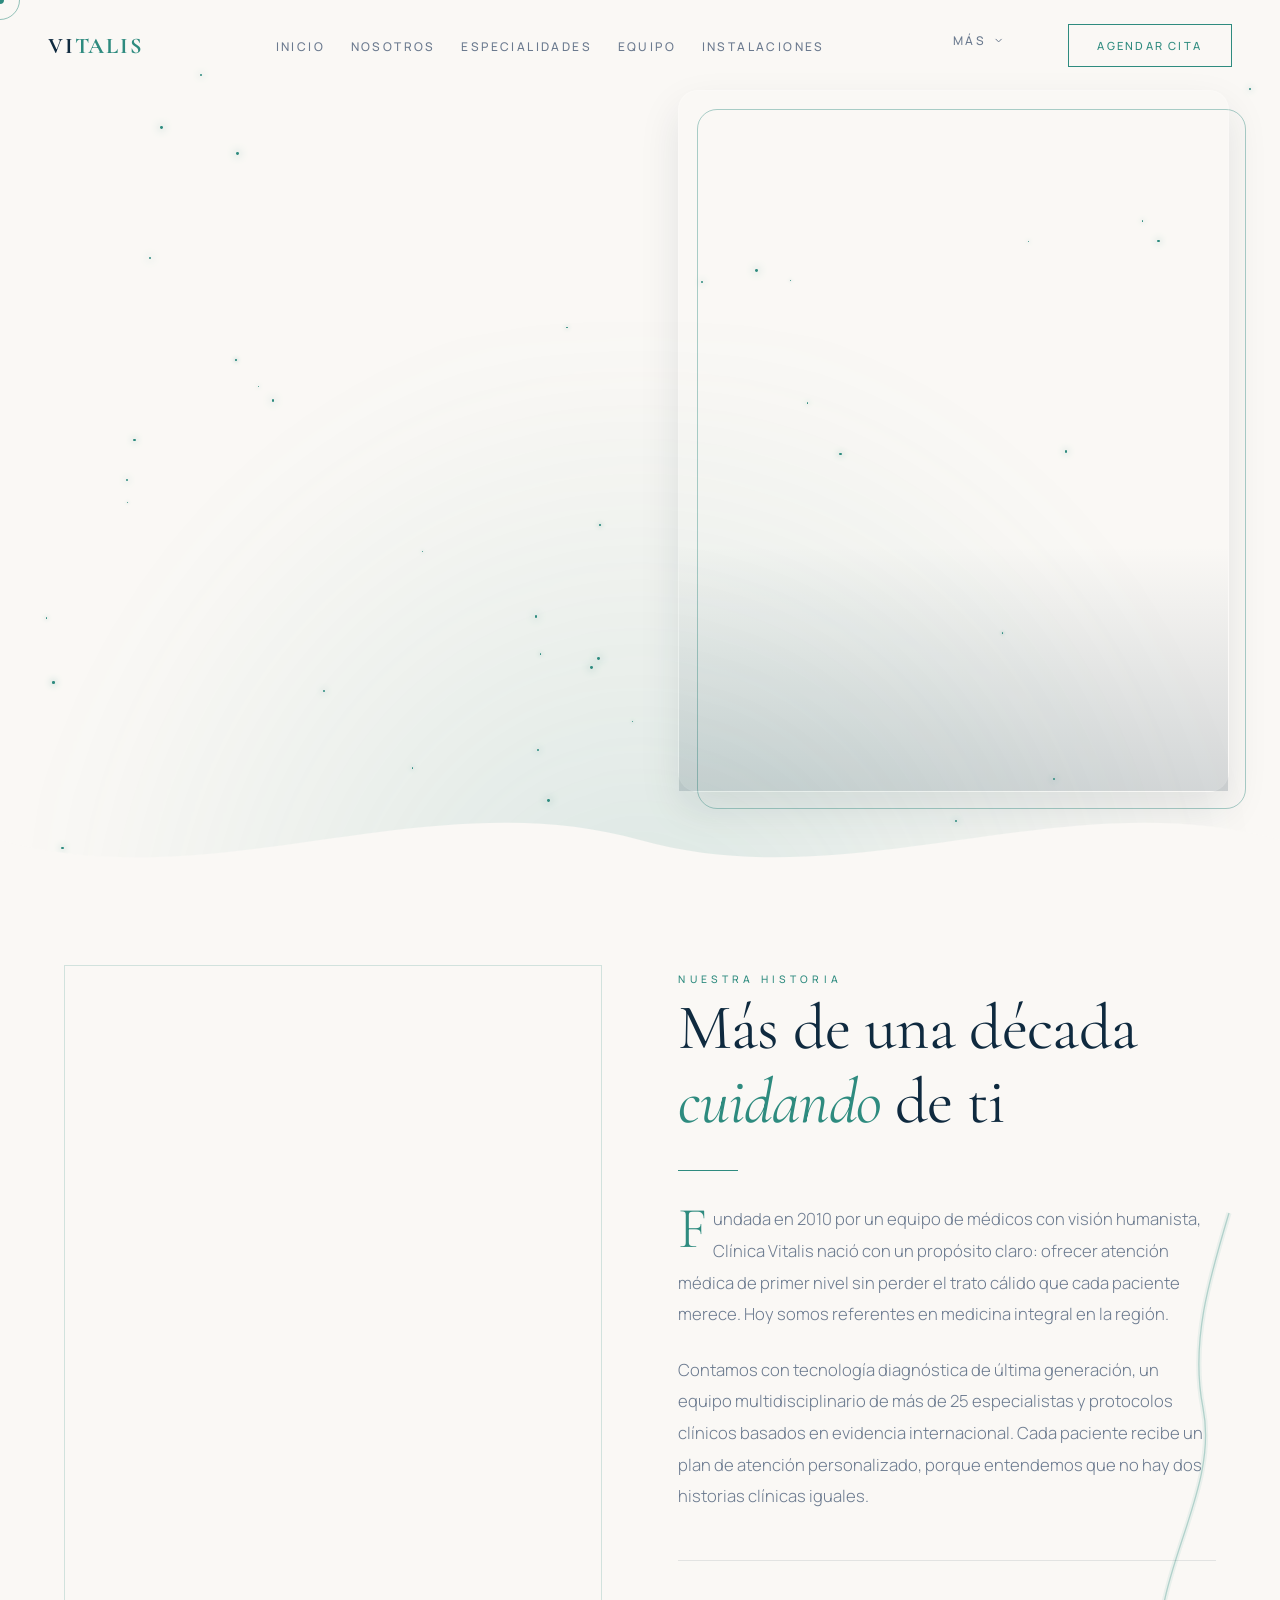
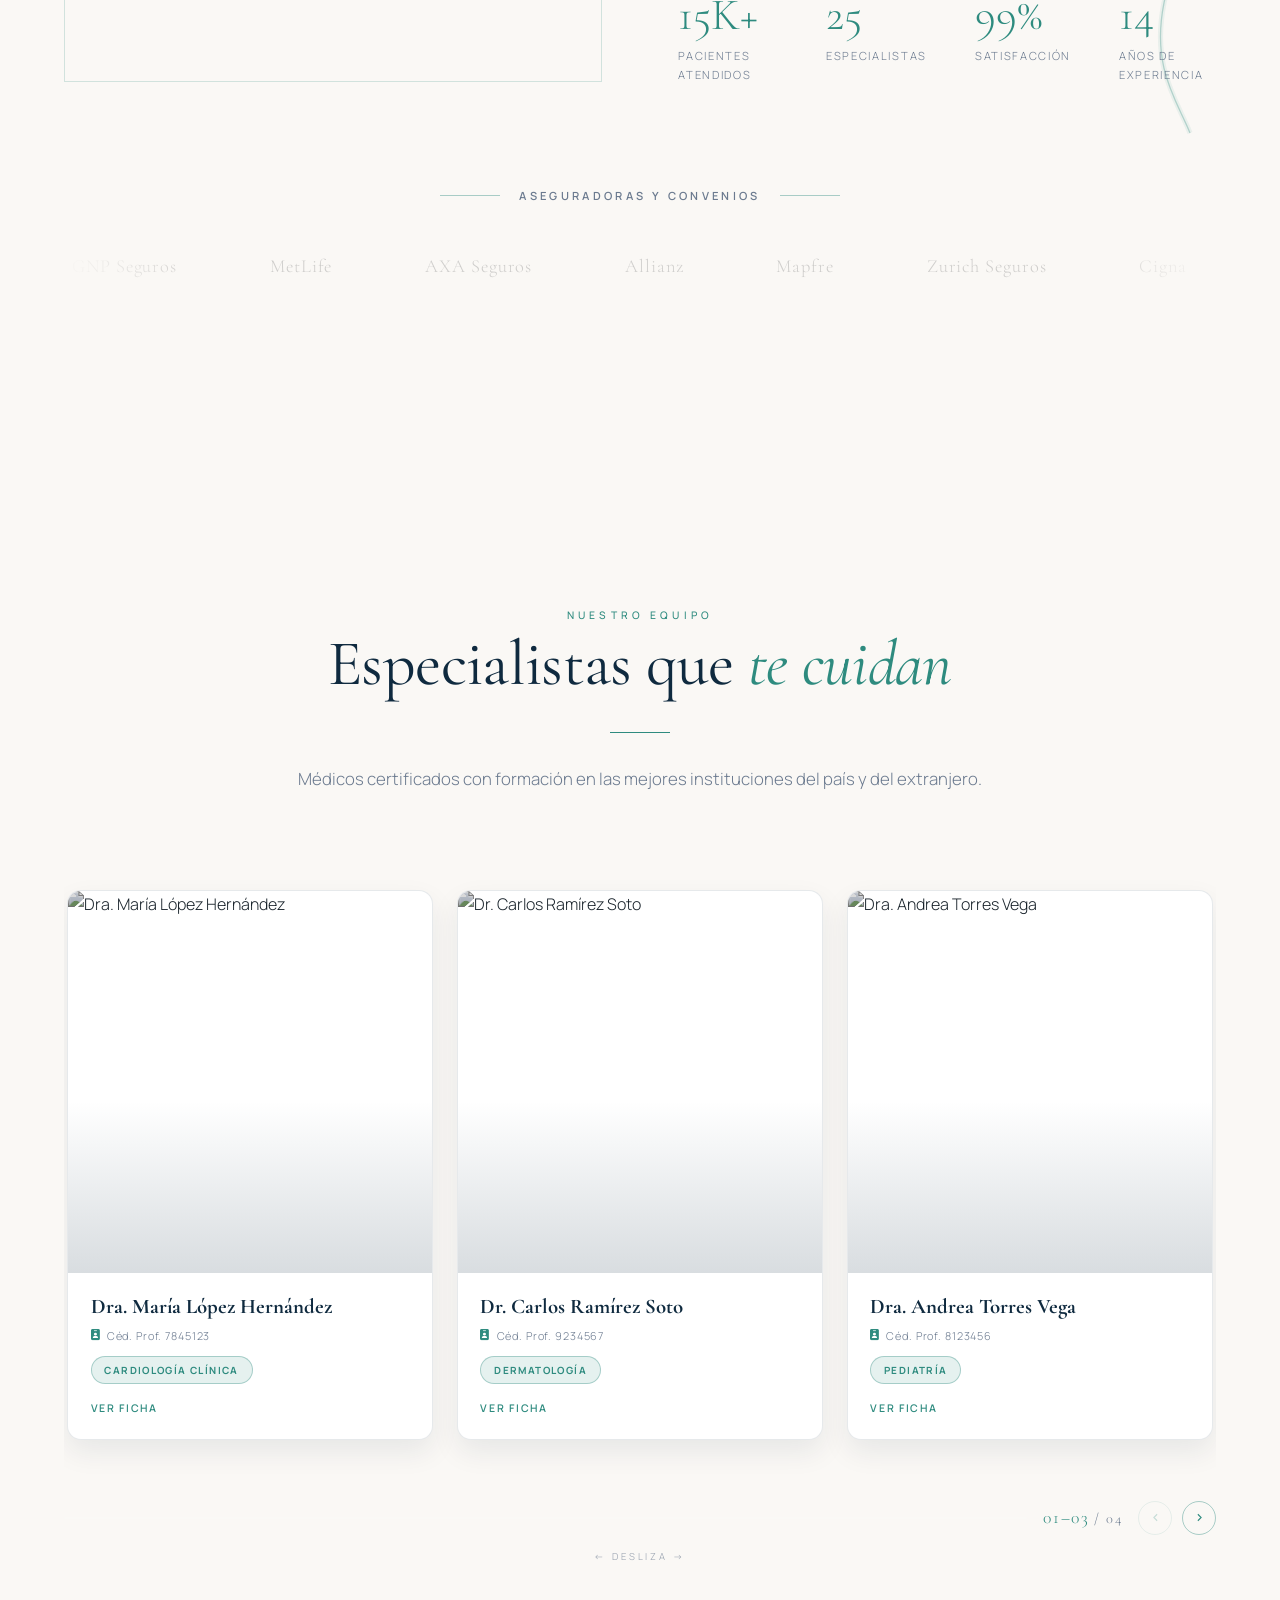
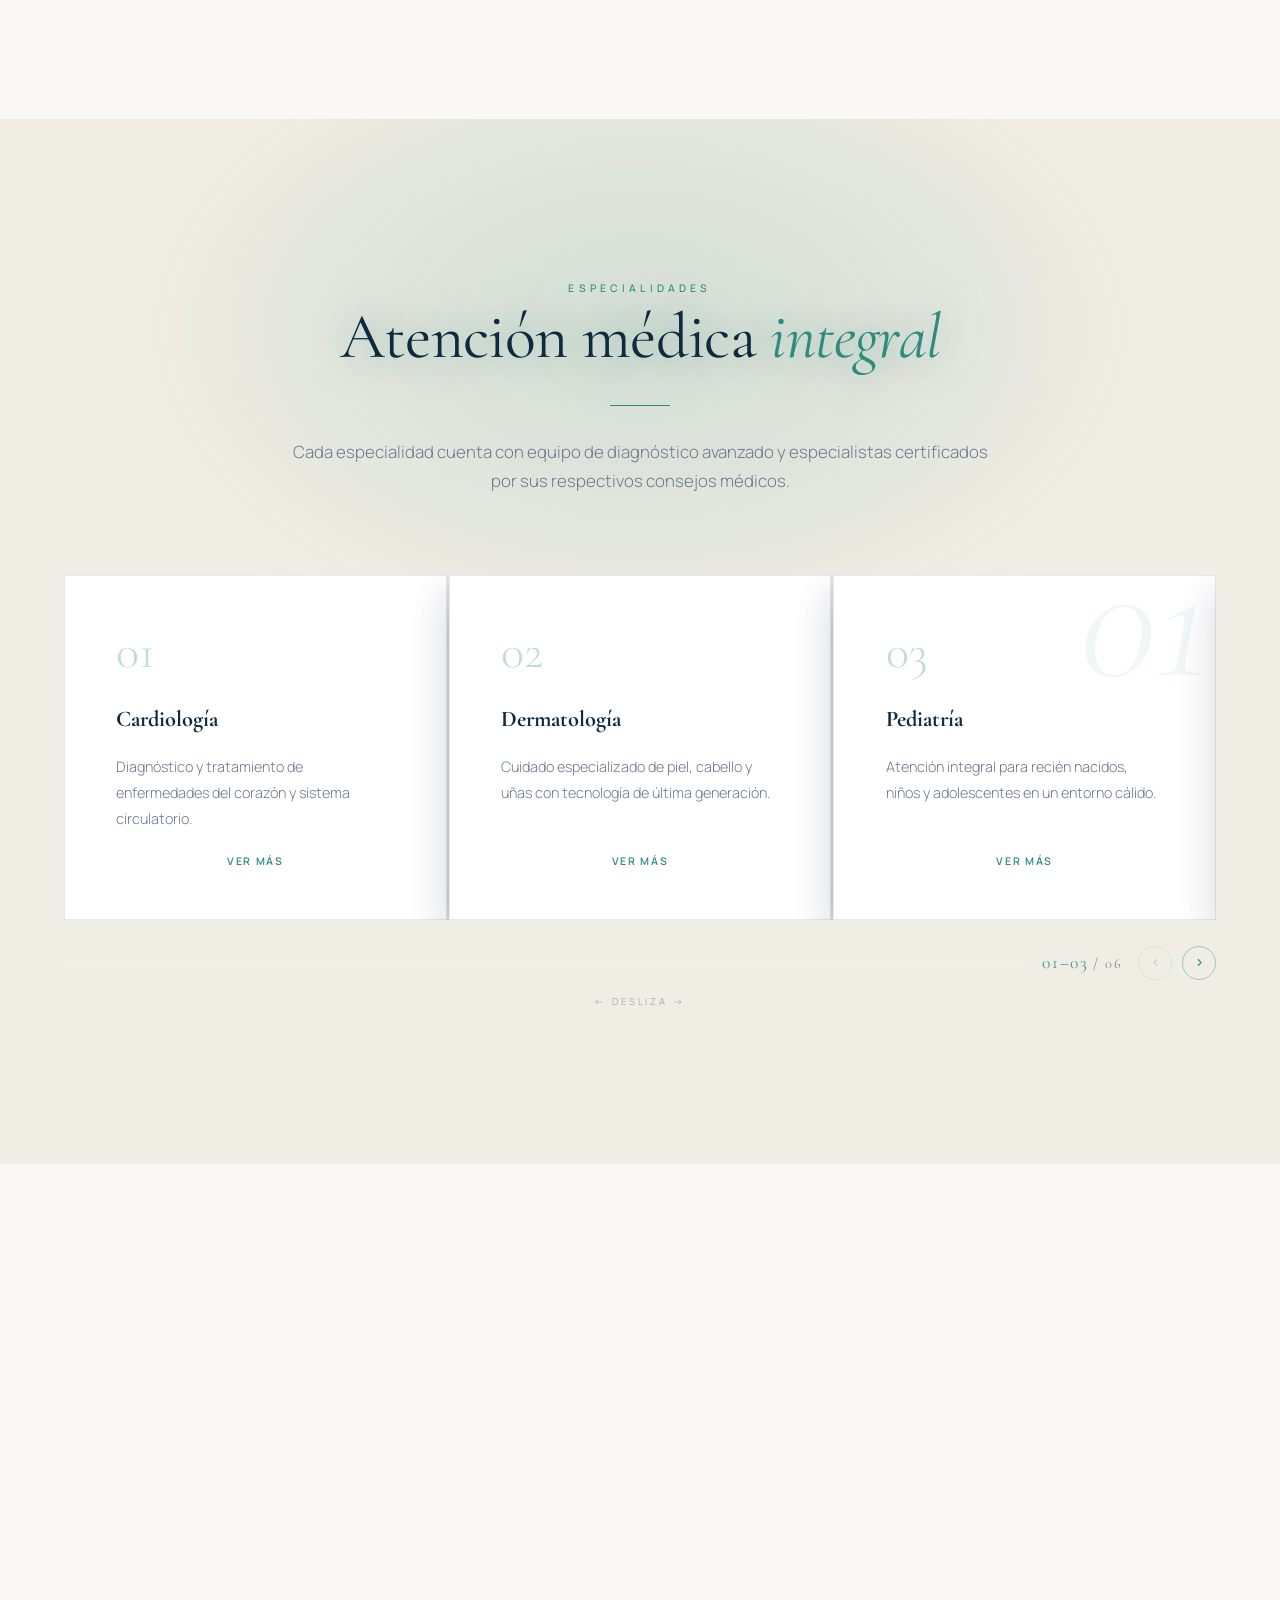
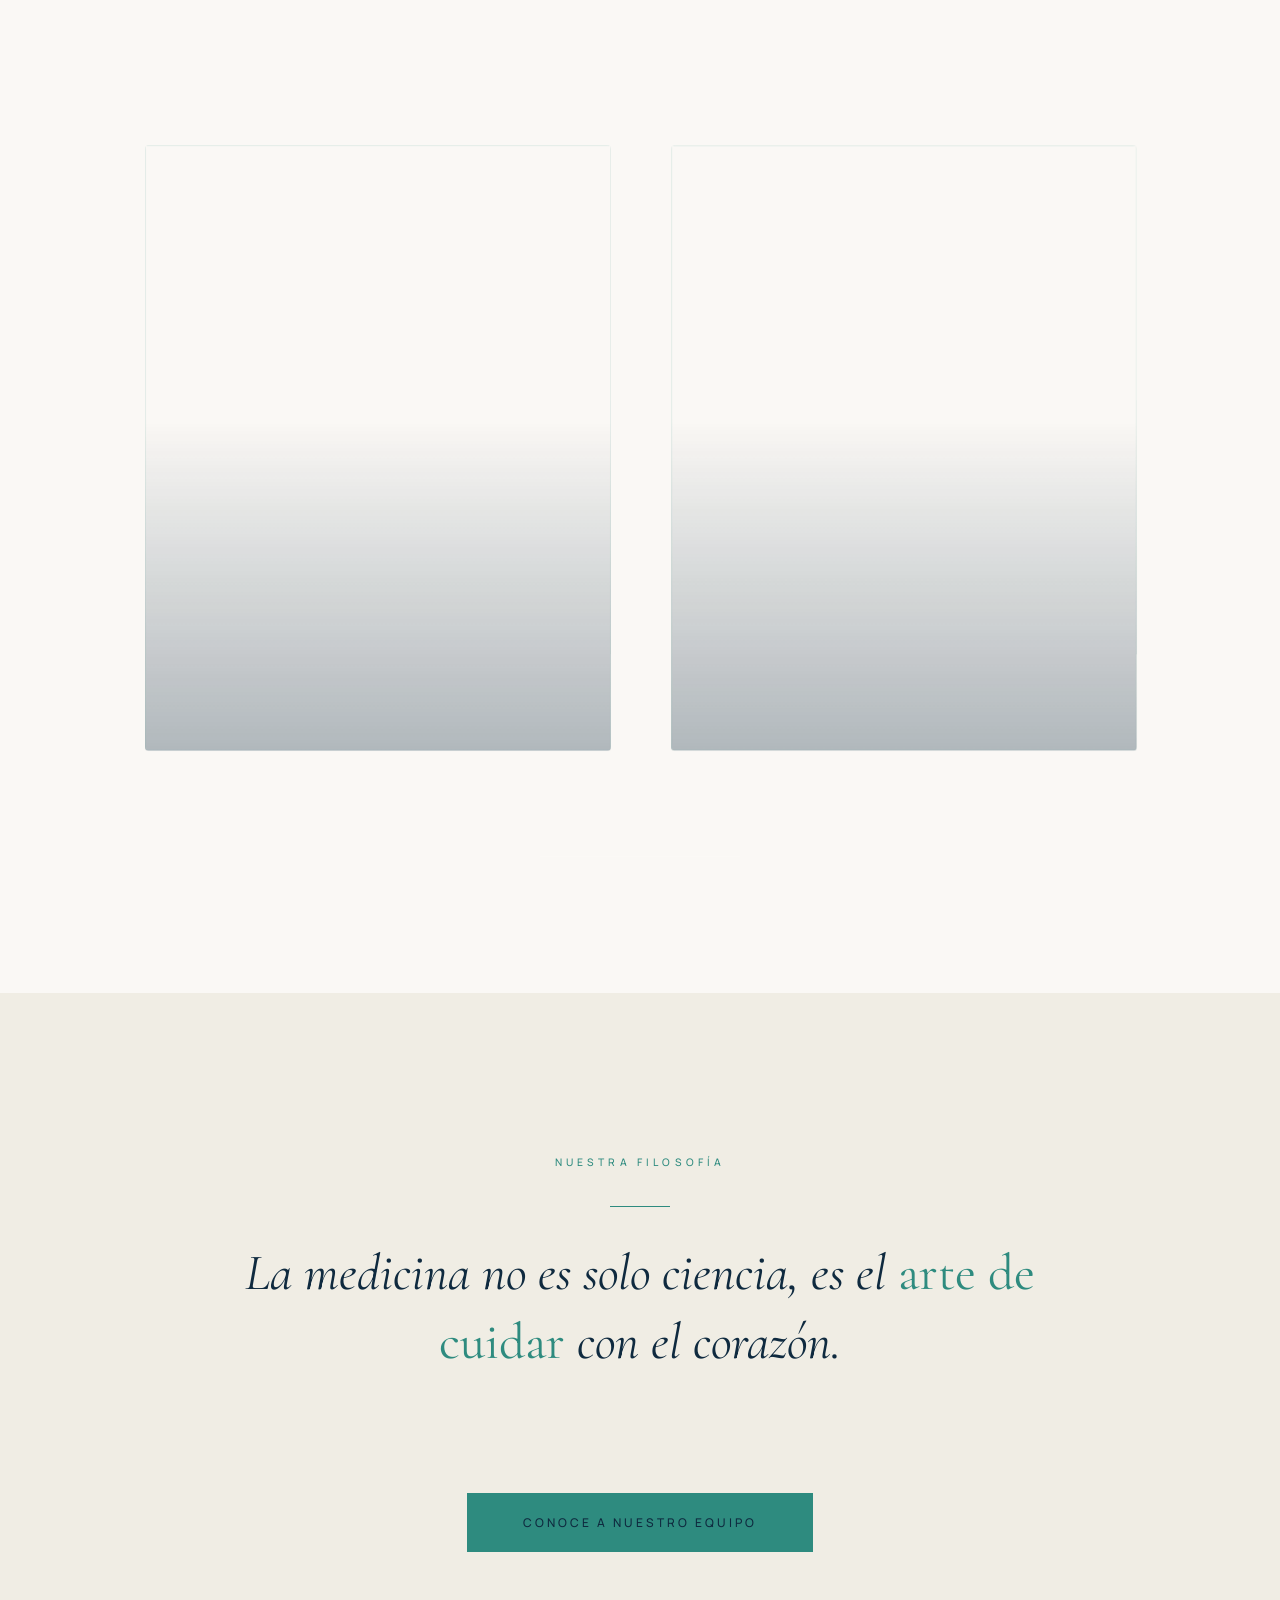
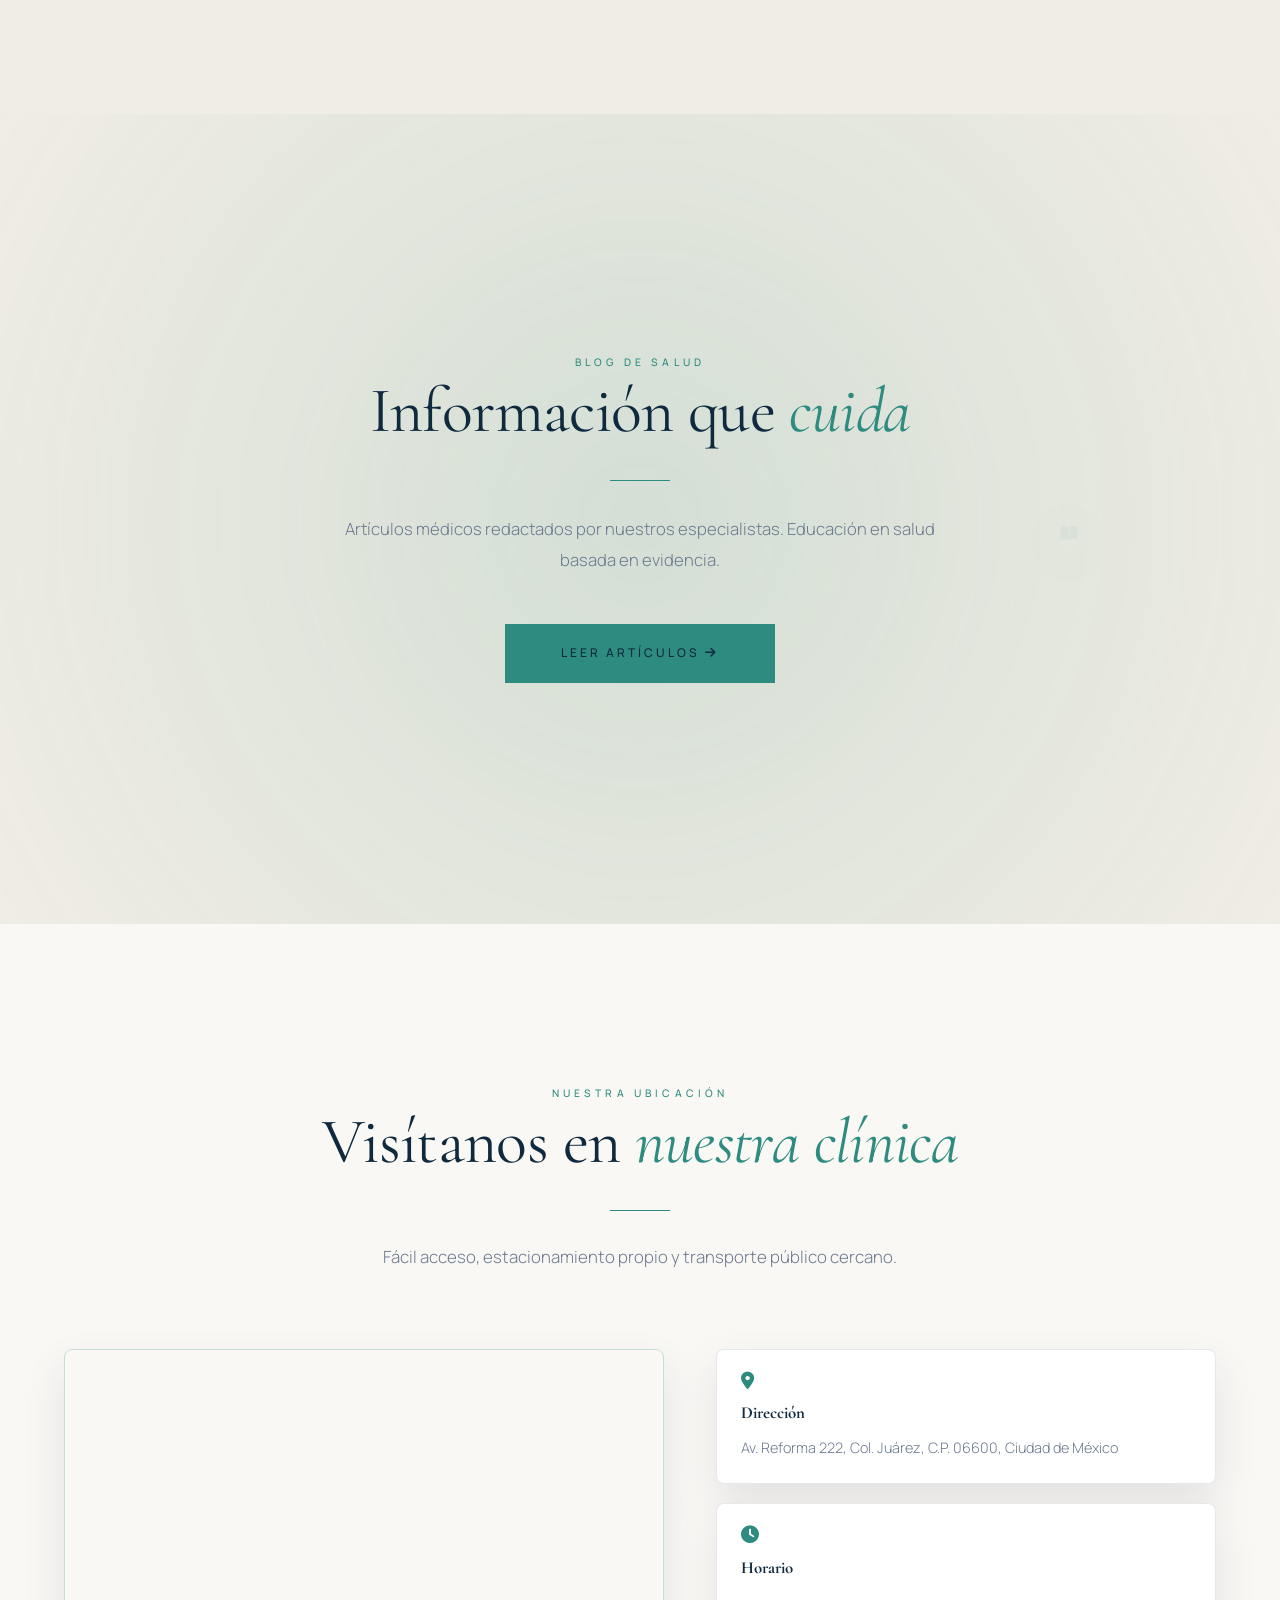
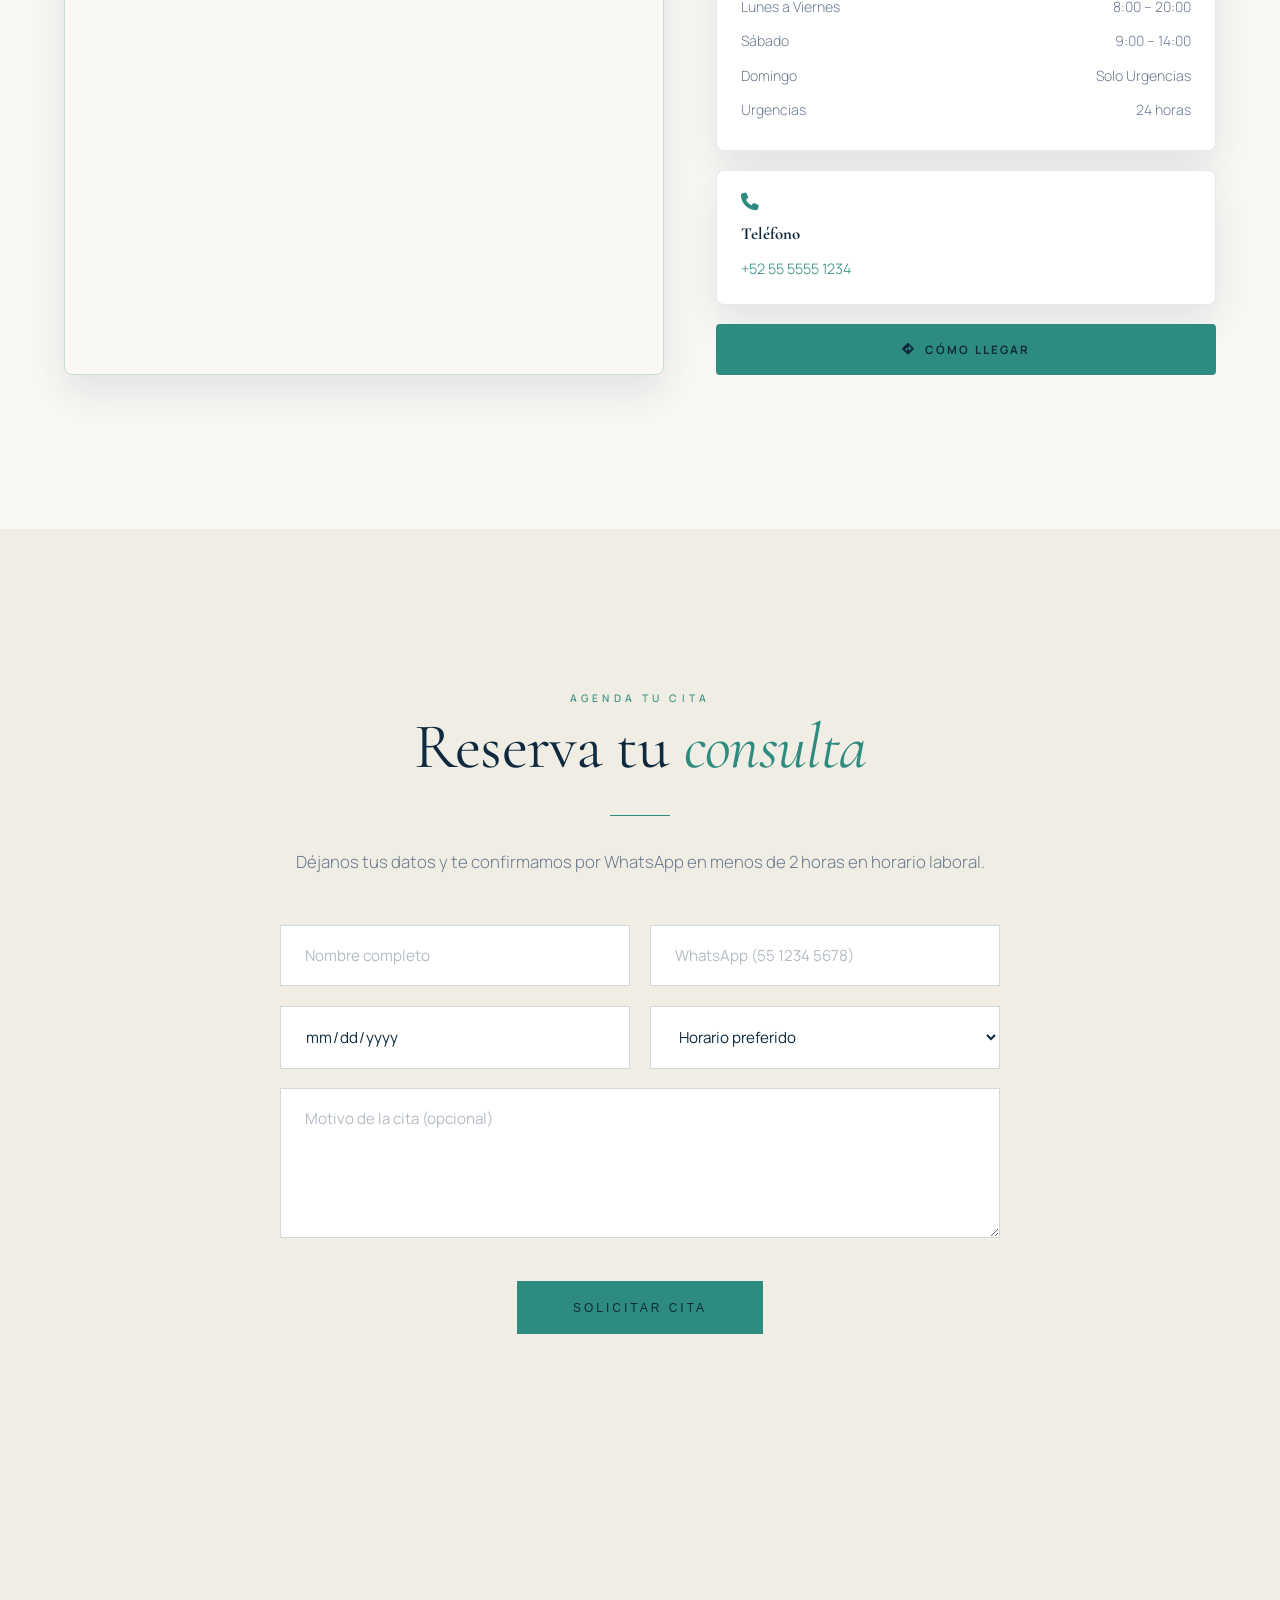
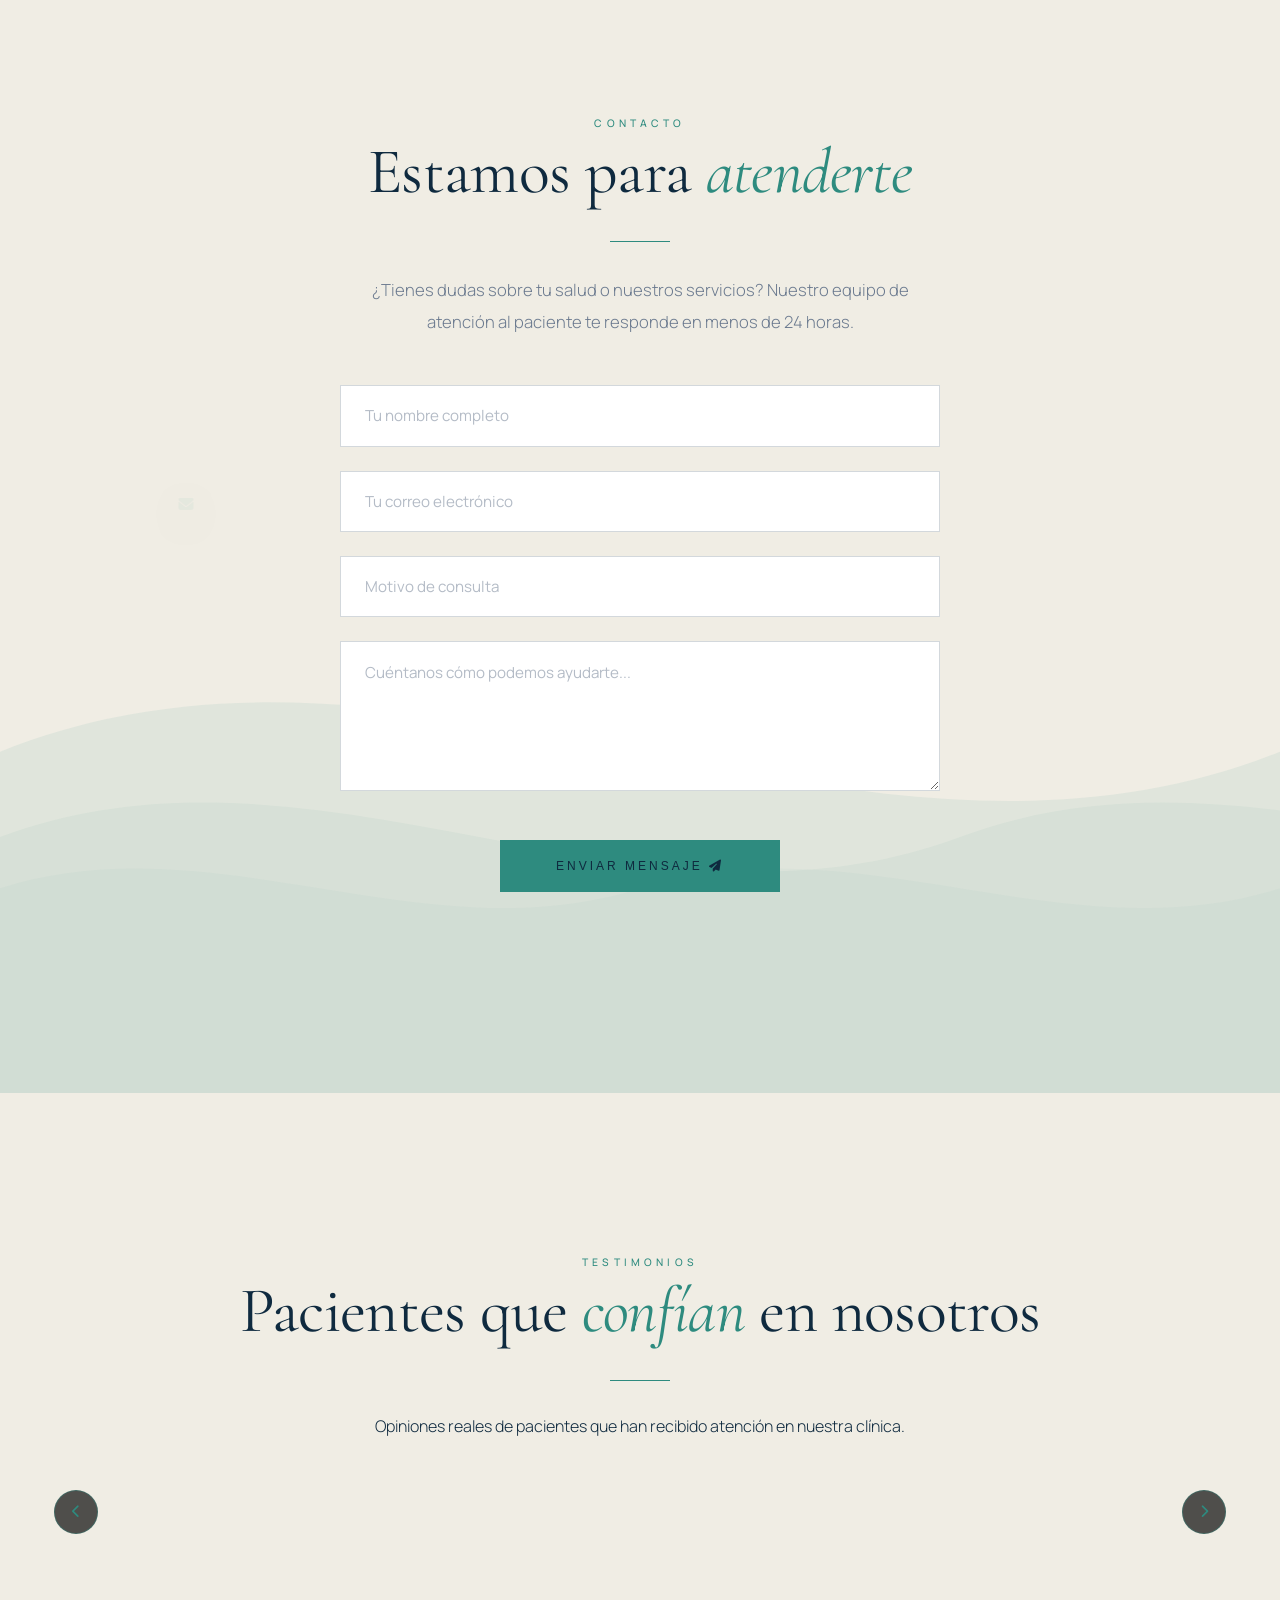
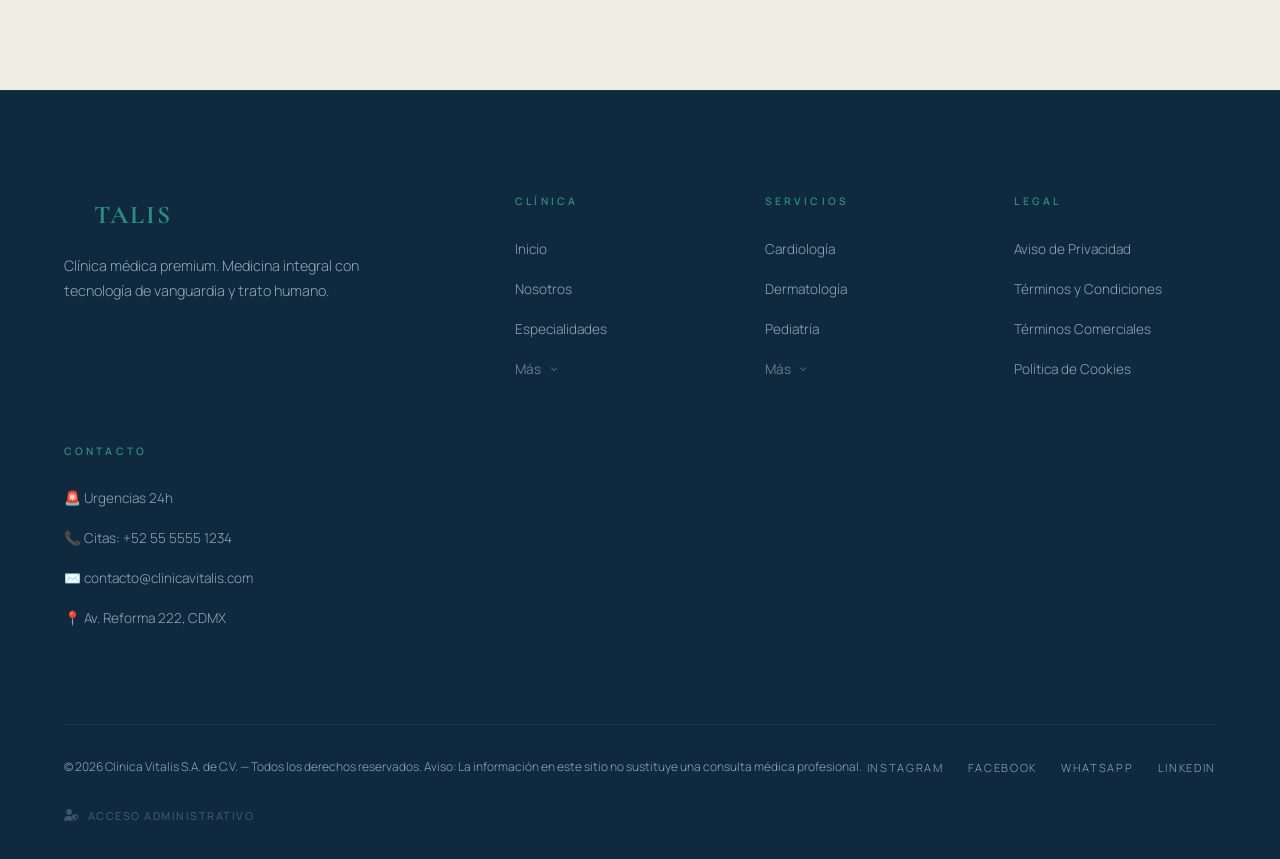
==== commit c296f305: "Clinica DEMO" ====
--- a/index.html
+++ b/index.html
@@ -55,17 +55,17 @@
 
     <!-- ============================================================
     LOADER
-    app.js usa: #loader, #loaderTitleFill, #loaderPercentage
-    ============================================================ -->
-    <div class="loader" id="loader" role="status" aria-label="Cargando página">
-        <div class="loader-inner">
-            <div class="loader-title-wrapper">
-                <span class="loader-title-base">STUDIO</span>
-                <span class="loader-title-fill" id="loaderTitleFill">STUDIO</span>
-            </div>
-            <div class="loader-percentage" id="loaderPercentage" aria-live="polite">0%</div>
-        </div>
+    El nombre lo pinta app.js desde config.js → loader.text
+    ============================================================ -->
+<div class="loader" id="loader" role="status" aria-label="Cargando página">
+  <div class="loader-inner">
+    <div class="loader-title-wrapper">
+      <span class="loader-title-base"></span>
+      <span class="loader-title-fill" id="loaderTitleFill"></span>
     </div>
+    <div class="loader-percentage" id="loaderPercentage" aria-live="polite">0%</div>
+  </div>
+</div>
 
     <!-- ============================================================
     HEADER / NAVEGACIÓN
--- a/style.css
+++ b/style.css
@@ -393,6 +393,7 @@
 /* Luz que cae */
 .services-light-container { position: absolute; top: 0; left: 0; width: 100%; height: 100%; pointer-events: none; overflow: hidden; z-index: 0; }
 .light-beam {
+  display: none;
   position: absolute; top: -20%; left: 50%; transform: translateX(-50%); width: 200px; height: 150%;
   background: linear-gradient(to bottom, rgba(var(--accent-rgb),0.4) 0%, rgba(var(--accent-rgb),0.2) 20%, rgba(var(--accent-rgb),0.1) 40%, rgba(var(--accent-rgb),0.05) 60%, transparent 100%);
   filter: blur(30px); opacity: 0; transition: opacity 2s ease-out;
@@ -1045,37 +1046,91 @@
 [data-personality="minimal"] .post-card:hover { transform: none; }
 [data-personality="minimal"] .services-header .section-heading { text-shadow: none !important; }
 
+/* ============================================================
+   ✅ HERO SPLIT ARTÍSTICO — texto izquierda / imagen derecha
+   ============================================================ */
+
+/* El hero reparte: contenido a la izquierda, imagen a la derecha */
+[data-hero-layout="split"] .hero {
+  justify-content: flex-start;
+  align-items: center;
+}
+
+/* — Columna de texto: ancha fija, centrada vertical, sin montarse — */
 [data-hero-layout="split"] .hero-content {
+  position: relative;
+  z-index: 4;
+  width: min(46%, 620px);
+  max-width: 46%;
+  margin-left: clamp(1.5rem, 6vw, 7rem);
   text-align: left;
-  max-width: 46%;
-  margin: 0 0 0 6%;
   padding: 0;
 }
-[data-hero-layout="split"] .hero-title { font-size: clamp(2.6rem, 5.5vw, 5.5rem); }
-[data-hero-layout="split"] .hero-subtitle { margin: 0 0 2.5rem; }
+
+/* Toque artístico: línea acento junto al eyebrow */
+[data-hero-layout="split"] .hero-eyebrow {
+  display: inline-flex;
+  align-items: center;
+  gap: .9rem;
+}
+[data-hero-layout="split"] .hero-eyebrow::before {
+  content: '';
+  width: 42px;
+  height: 1px;
+  background: var(--color-accent);
+}
+
+/* Título y subtítulo contenidos en su columna */
+[data-hero-layout="split"] .hero-title { font-size: clamp(2.8rem, 5vw, 5rem); }
+[data-hero-layout="split"] .hero-subtitle { margin: 0 0 2.5rem; max-width: 46ch; }
+
+/* — Imagen: marco derecho, luminosa, con sombra suave — */
 [data-hero-layout="split"] .hero-bg {
-  top: 12%; bottom: 14%; left: 54%; right: 5%;
-  filter: brightness(0.85) saturate(1);
-  border-radius: 18px;
-  border: 1px solid rgba(255,255,255,.14);
-  box-shadow: 0 40px 80px rgba(0,0,0,.55);
+  z-index: auto;                 /* deja que el marco vaya DETRÁS */
+  top: 10%;
+  bottom: 12%;
+  left: 53%;
+  right: clamp(1rem, 4vw, 4.5rem);
+  filter: brightness(.92) saturate(1);
+  border-radius: 20px;
+  border: 1px solid rgba(255,255,255,.16);
+  box-shadow: 0 40px 80px rgba(15, 42, 63, .25);
   transform: none !important;
 }
+
+/* Marco acento desplazado detrás de la imagen (look editorial) */
+[data-hero-layout="split"] .hero-bg::before {
+  content: '';
+  position: absolute;
+  inset: 0;
+  z-index: -1;
+  transform: translate(18px, 18px);
+  border: 1px solid rgba(var(--accent-rgb), .4);
+  border-radius: 20px;
+}
+
+/* Velo suave solo abajo (no tapa el texto) */
 [data-hero-layout="split"] .hero-bg::after {
-  background: linear-gradient(180deg, transparent 55%, rgba(10,10,10,.45) 100%);
-}
+  background: linear-gradient(180deg, transparent 60%, rgba(15, 42, 63, .18) 100%);
+}
+
+/* — Móvil: vuelve al hero centrado a pantalla completa — */
 @media (max-width: 900px) {
+  [data-hero-layout="split"] .hero { justify-content: center; }
+  [data-hero-layout="split"] .hero-content {
+    width: 100%; max-width: 100%;
+    margin: 0 auto;
+    padding: 0 clamp(1.5rem, 5vw, 2rem);
+    text-align: center;
+  }
+  [data-hero-layout="split"] .hero-eyebrow::before { display: none; }
   [data-hero-layout="split"] .hero-bg {
     top: -20%; bottom: -20%; left: -20%; right: -20%;
     border-radius: 0; border: none; box-shadow: none;
-    filter: brightness(0.35) saturate(0.8);
+    filter: brightness(.35) saturate(.8);
+    z-index: 0;
   }
-  [data-hero-layout="split"] .hero-content {
-    max-width: 100%; margin: 0 auto;
-    padding: 0 clamp(1.5rem, 5vw, 2rem);
-    text-align: center;
-  }
-  [data-hero-layout="split"] .hero-subtitle { margin: 0 auto 2.5rem; }
+  [data-hero-layout="split"] .hero-bg::before { display: none; }
 }
 
 /* ============ 19 UBICACIÓN + CITAS + PATROCINADORES ============ */
@@ -1215,4 +1270,165 @@
 .team-contact a, .team-contact span { display: inline-flex; align-items: center; gap: .6rem; font-size: .8rem; color: var(--color-text); transition: color .3s; word-break: break-all; }
 .team-contact a:hover { color: var(--color-accent); }
 .team-contact i { width: 26px; height: 26px; flex-shrink: 0; display: inline-flex; align-items: center; justify-content: center; border-radius: 50%; background: rgba(var(--accent-rgb), .12); border: 1px solid rgba(var(--accent-rgb), .3); color: var(--color-accent); font-size: .68rem; }
-.team-back-btn { margin-top: auto; }+.team-back-btn { margin-top: auto; }
+
+/* ============================================================
+🏥 TEMA CLARO CLÍNICA — AJUSTES DE CONTRASTE
+(El sitio nació en dark; este bloque adapta los textos a fondo claro)
+============================================================ */
+/* Títulos que viven sobre fondo claro → oscuros */
+.section-heading,
+.service-title,
+.team-name,
+.testimonial-name,
+.location-card h4,
+.philosophy-quote,
+.service-desc-full strong { color: var(--color-text); }
+
+/* Textos que viven sobre fondo OSCURO (hero) → aclarar */
+.hero-subtitle,
+.scroll-indicator-text { color: rgba(255,255,255,.85); }
+
+/* Header al hacer scroll: claro en vez de oscuro */
+.header.scrolled { background: rgba(250,248,245,.92); }
+
+/* Footer (fondo oscuro) → textos gris-azulado claros */
+.footer-col a, .footer-copy, .footer-socials a, .footer-brand-desc { color: #93A5B8; }
+.footer-col a:hover, .footer-socials a:hover { color: #ffffff; }
+
+/* Marcas de agua más sutiles sobre fondo claro */
+.service-bg-img { opacity: .05; }
+.service-card:hover .service-bg-img { opacity: .1; }
+.service-number { color: rgba(var(--accent-rgb), .3); }
+.service-number-sm { color: rgba(var(--accent-rgb), .5); }
+
+/* ============================================================
+🏥 BLOQUE 2 — REFINADO TEMA CLARO
+"Sin negros: todo tenue, limpio y artístico"
+(Agregar al FINAL de style.css)
+============================================================ */
+
+/* ── 1. INTRO / HERO — lo primero que se ve: IMPECABLE ── */
+/* Título y subtítulo en tinta azul-noche sobre crema (legibles) */
+[data-hero-layout="split"] .hero-title,
+.hero-title { color: var(--color-text); }
+
+[data-hero-layout="split"] .hero-subtitle { color: var(--color-text-muted); }
+
+/* CTA visible: borde y texto en verde clínico */
+[data-hero-layout="split"] .hero-cta,
+.hero-cta {
+  color: var(--color-accent);
+  border-color: rgba(var(--accent-rgb), .55);
+  background: transparent;
+}
+[data-hero-layout="split"] .hero-cta:hover,
+.hero-cta:hover {
+  background: var(--color-accent);
+  border-color: var(--color-accent);
+  color: #ffffff;
+}
+
+/* Glow artístico SUAVE (se quita el tinte morado, queda acuarela verde) */
+.hero-glow {
+  background: radial-gradient(ellipse at center bottom,
+    rgba(var(--accent-rgb), .16) 0%,
+    rgba(var(--accent-rgb), .06) 45%,
+    transparent 75%);
+}
+
+/* La foto del hero: luminosa, con sombra suave de acuarela (sin velo negro) */
+[data-hero-layout="split"] .hero-bg {
+  filter: brightness(1) saturate(1);
+  box-shadow: 0 30px 70px rgba(15, 42, 63, .18);
+}
+[data-hero-layout="split"] .hero-bg::after {
+  background: linear-gradient(180deg, transparent 65%, rgba(15, 42, 63, .15) 100%);
+}
+
+/* ── 2. LOADER — abre en crema, no en negro (primera impresión) ── */
+.loader { background: var(--color-bg); }
+.loader-title-base { color: rgba(15, 42, 63, .10); }
+.loader-title-fill { color: var(--color-accent); }
+.loader-percentage { color: var(--color-text-muted); }
+
+/* ── 3. CURSOR — sin blend "difference" (en crema se veía rojo) ── */
+.cursor { mix-blend-mode: normal; }
+
+/* ── 4. FOTOS SIN VELAS NEGRAS (tenue, casi artístico) ── */
+/* Equipo: el degradado negro del pie de foto → tinte azul muy suave */
+.team-photo::after {
+  background: linear-gradient(to top, rgba(15, 42, 63, .14), transparent 45%);
+}
+
+/* Galería: velo tenue solo para leer el caption */
+.gallery-slide::after {
+  background: linear-gradient(to top, rgba(15, 42, 63, .38), transparent 55%);
+}
+
+/* Blog: mismo tratamiento suave */
+.post-image-overlay {
+  background: linear-gradient(to top, rgba(15, 42, 63, .35), transparent 45%);
+}
+
+/* ── 5. MENÚS Y PANELES FLOTANTES — claros, no negros ── */
+.nav-more-panel {
+  background: rgba(250, 248, 245, .97);
+  border: 1px solid rgba(15, 42, 63, .08);
+}
+.nav-more-panel a { color: var(--color-text-muted); }
+.nav-more-panel a:hover {
+  color: var(--color-accent);
+  background: rgba(var(--accent-rgb), .07);
+}
+.header.menu-open { background: var(--color-bg) !important; }
+
+@media (max-width: 1080px) {
+  .nav-links { background: var(--color-bg); }
+}
+
+/* ============================================================
+   ✅ GALERÍA: TODAS LAS FOTOS CON LA MISMA MEDIDA (vertical)
+   Unifica las slides PARES con las IMPARES para que todas
+   conserven el formato vertical de tu captura.
+   (object-fit: cover recorta cualquier foto original a este marco)
+   ============================================================ */
+.gallery-slide:nth-child(odd),
+.gallery-slide:nth-child(even) {
+  width: clamp(280px, 45vw, 500px);
+  height: clamp(380px, 60vw, 650px);
+}
+
+/* En móvil ya eran uniformes, pero lo reafirmamos */
+@media (max-width: 768px) {
+  .gallery-slide:nth-child(odd),
+  .gallery-slide:nth-child(even) {
+    width: clamp(260px, 75vw, 320px);
+    height: clamp(340px, 90vw, 420px);
+  }
+}
+
+/* ============================================================
+   ✅ IMÁGENES: tono apagado premium + resaltado suave al hover
+   ------------------------------------------------------------
+   Por defecto: un poco más oscuras y grises (look editorial).
+   Al hover / seleccionar: vuelve el color real, pero SIN el
+   brillo exagerado (se quita el brightness > 1).
+   Ajusta los 3 valores de filter a tu gusto.
+   ============================================================ */
+
+/* Estado normal: apagado / grisáceo elegante */
+html[data-theme="light"] .gallery-slide-img,
+html[data-theme="light"] .product-image,
+html[data-theme="light"] .post-image,
+html[data-theme="light"] .team-photo img {
+  filter: grayscale(0.45) brightness(0.85) saturate(0.8);
+}
+
+/* Al pasar el mouse / seleccionar: color real, brillo controlado */
+html[data-theme="light"] .gallery-slide:hover .gallery-slide-img,
+html[data-theme="light"] .product-card:hover .product-image,
+html[data-theme="light"] .post-card:hover .post-image,
+html[data-theme="light"] .team-card:hover .team-photo img {
+  filter: grayscale(0) brightness(0.97) saturate(1.05);
+}
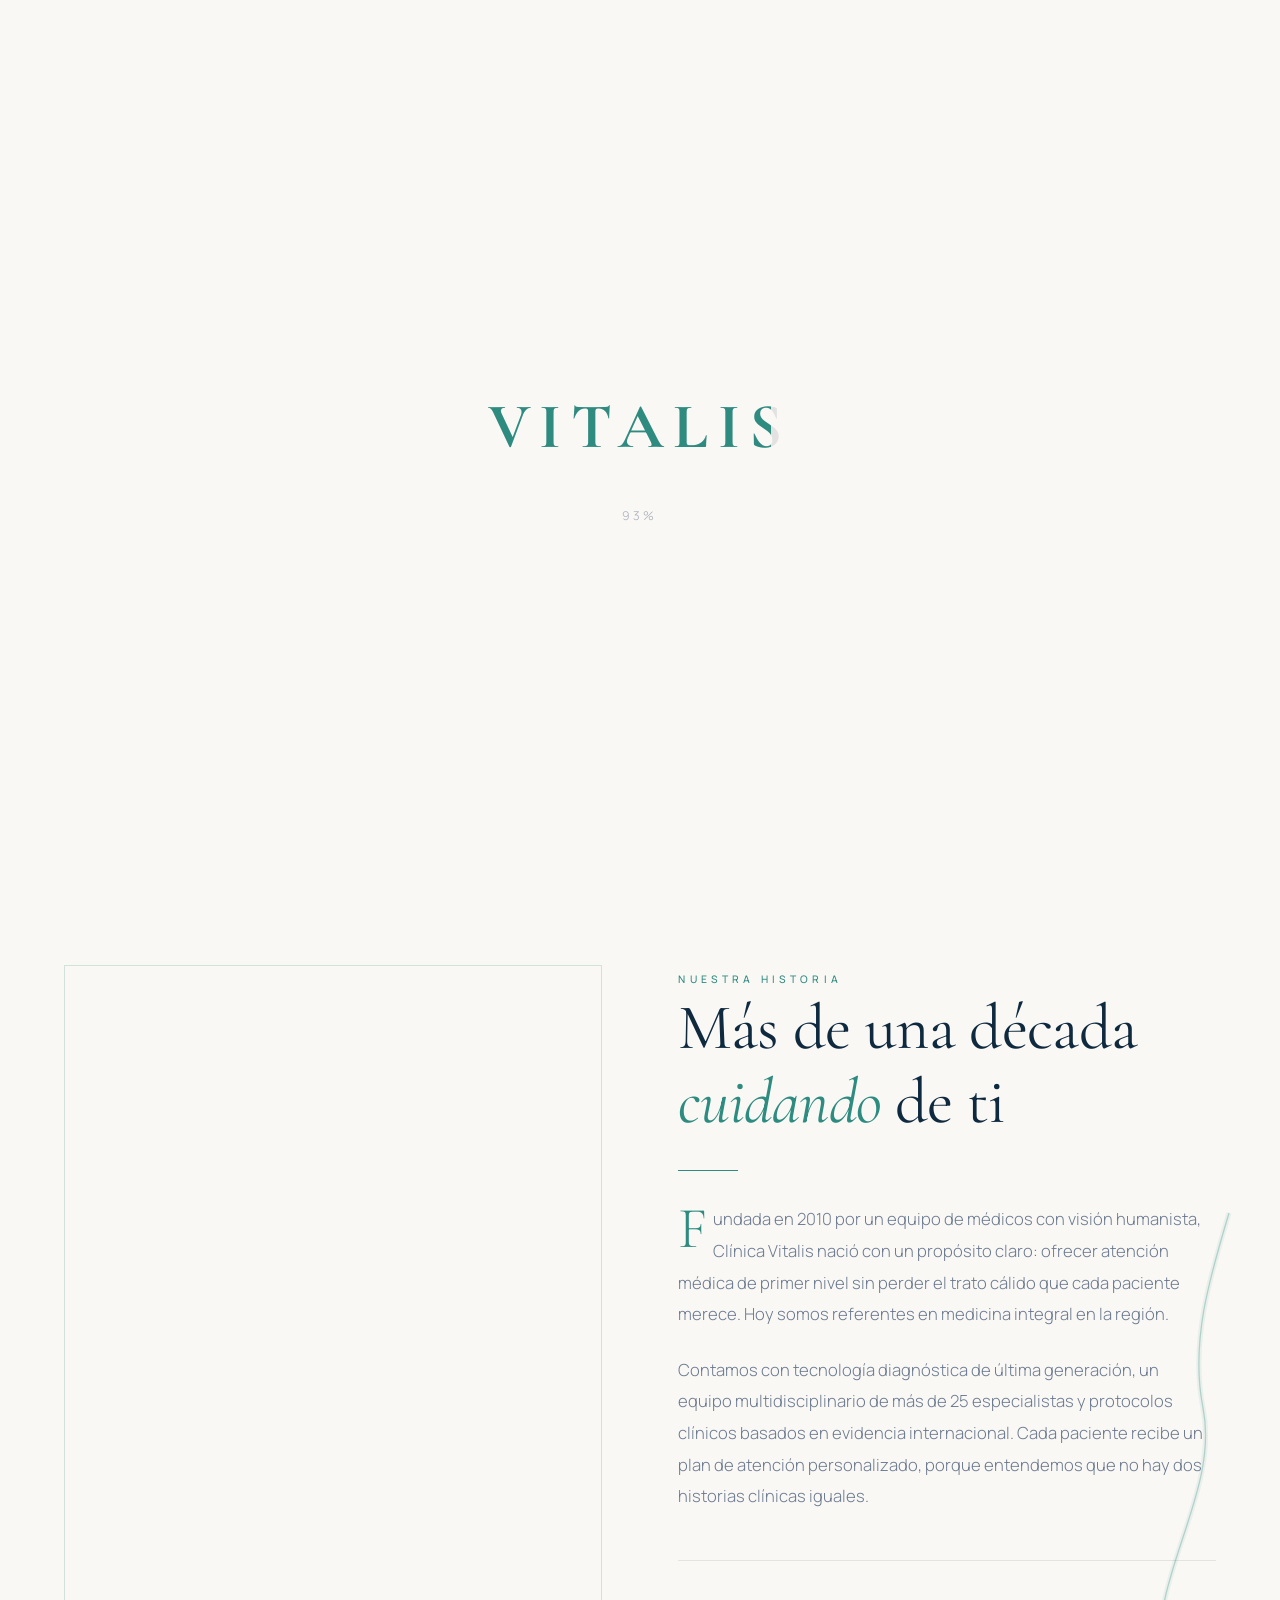
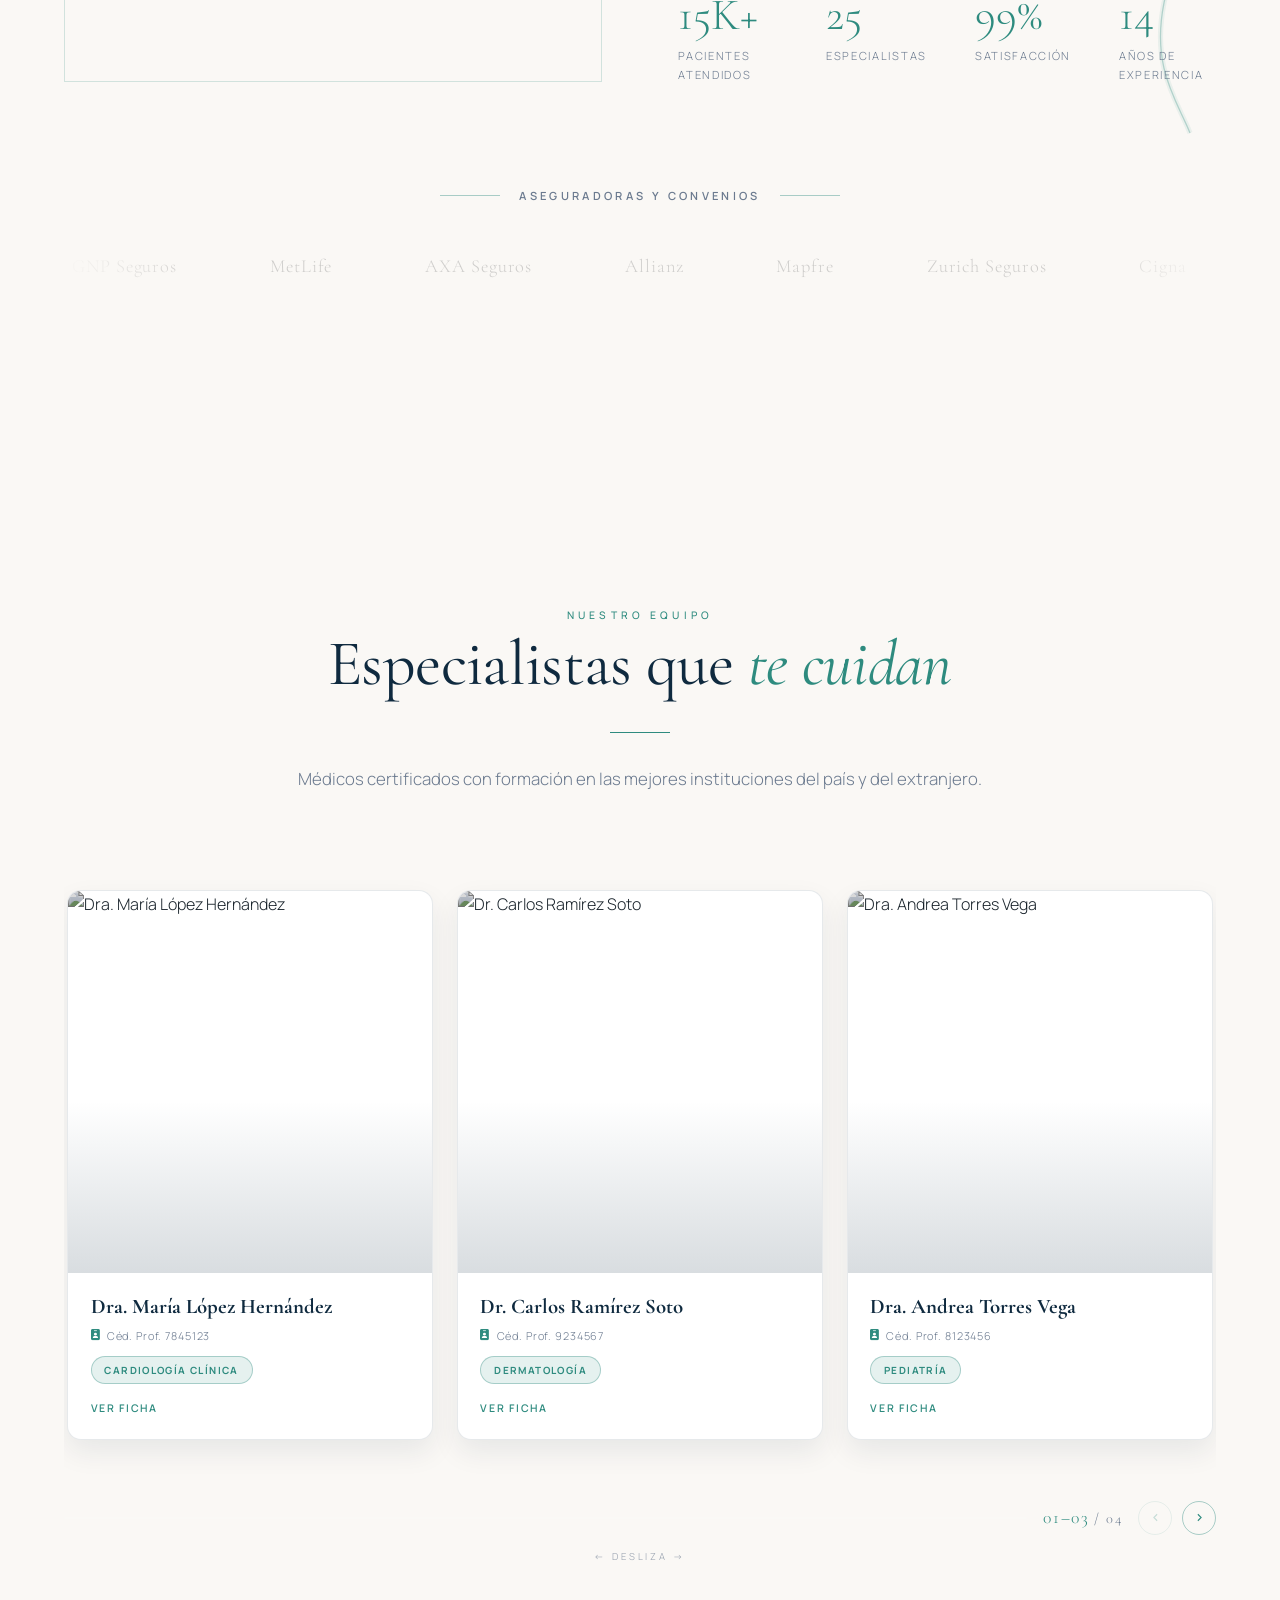
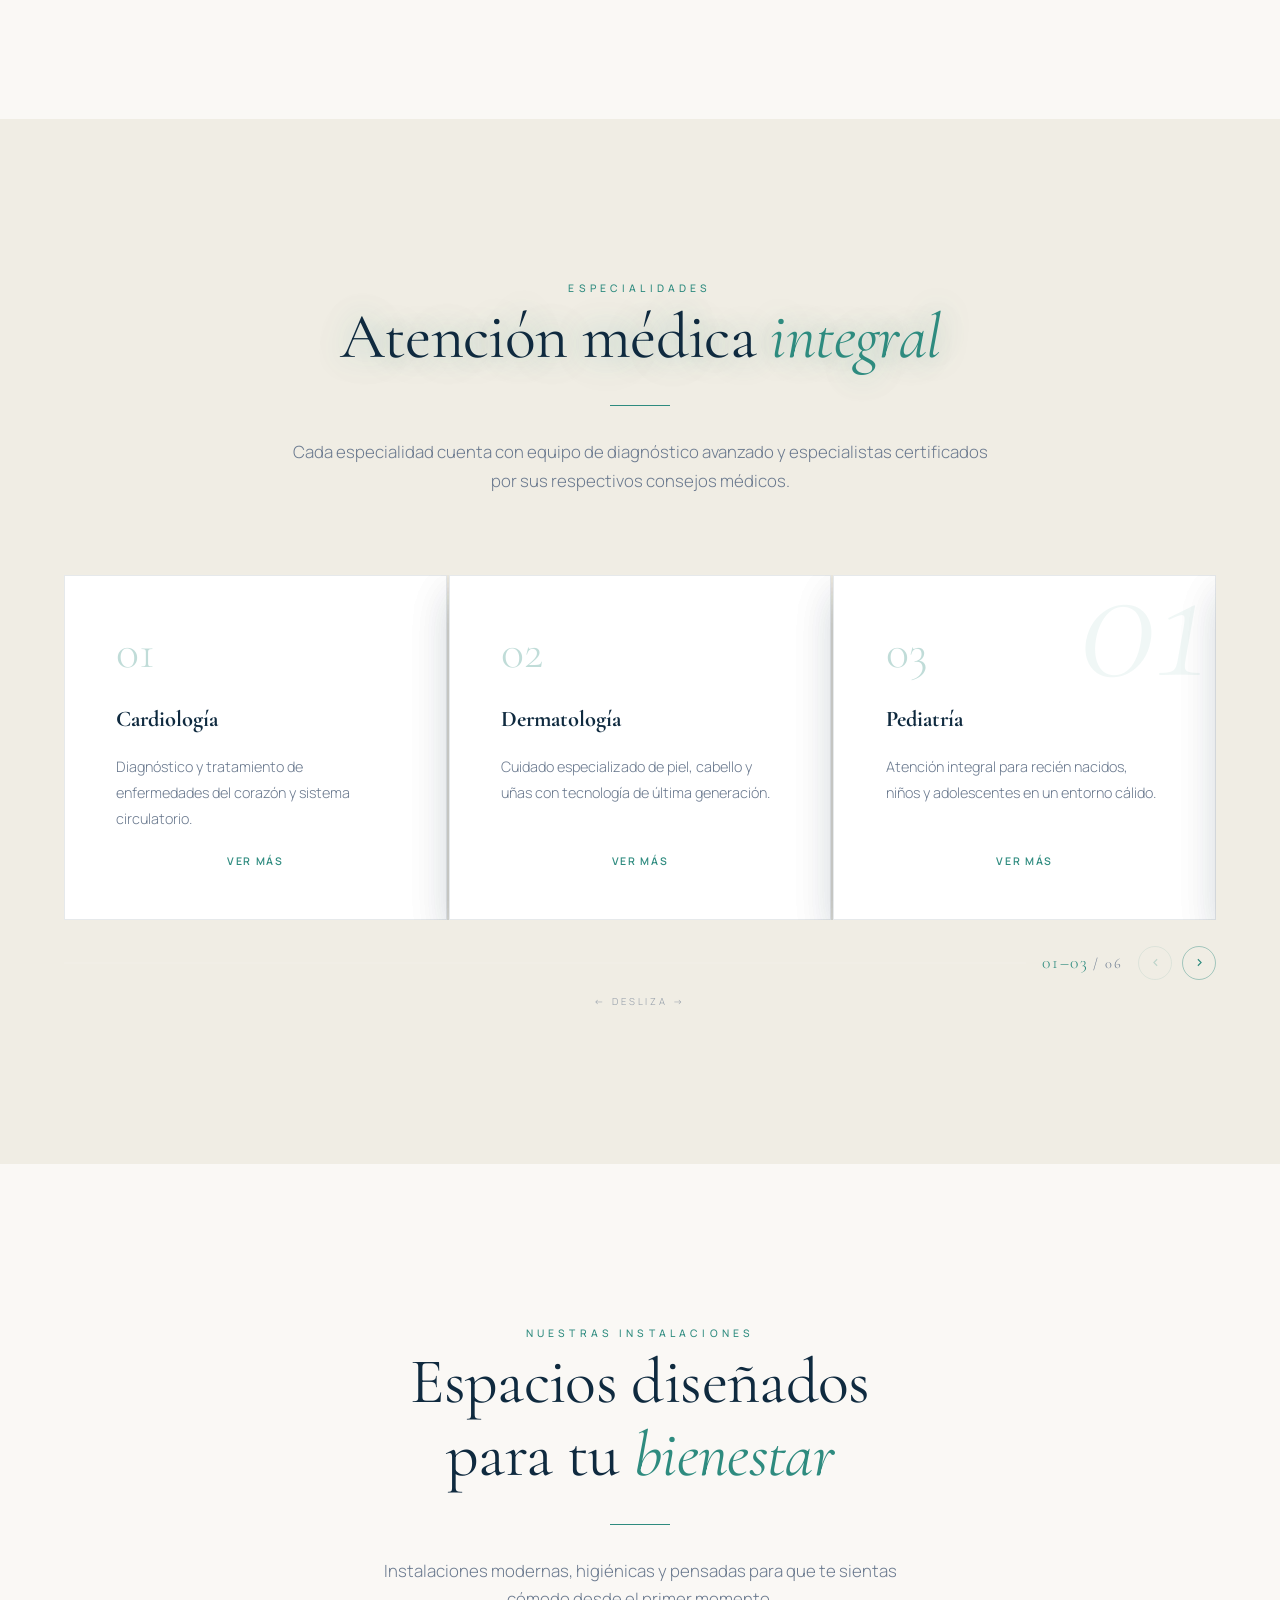
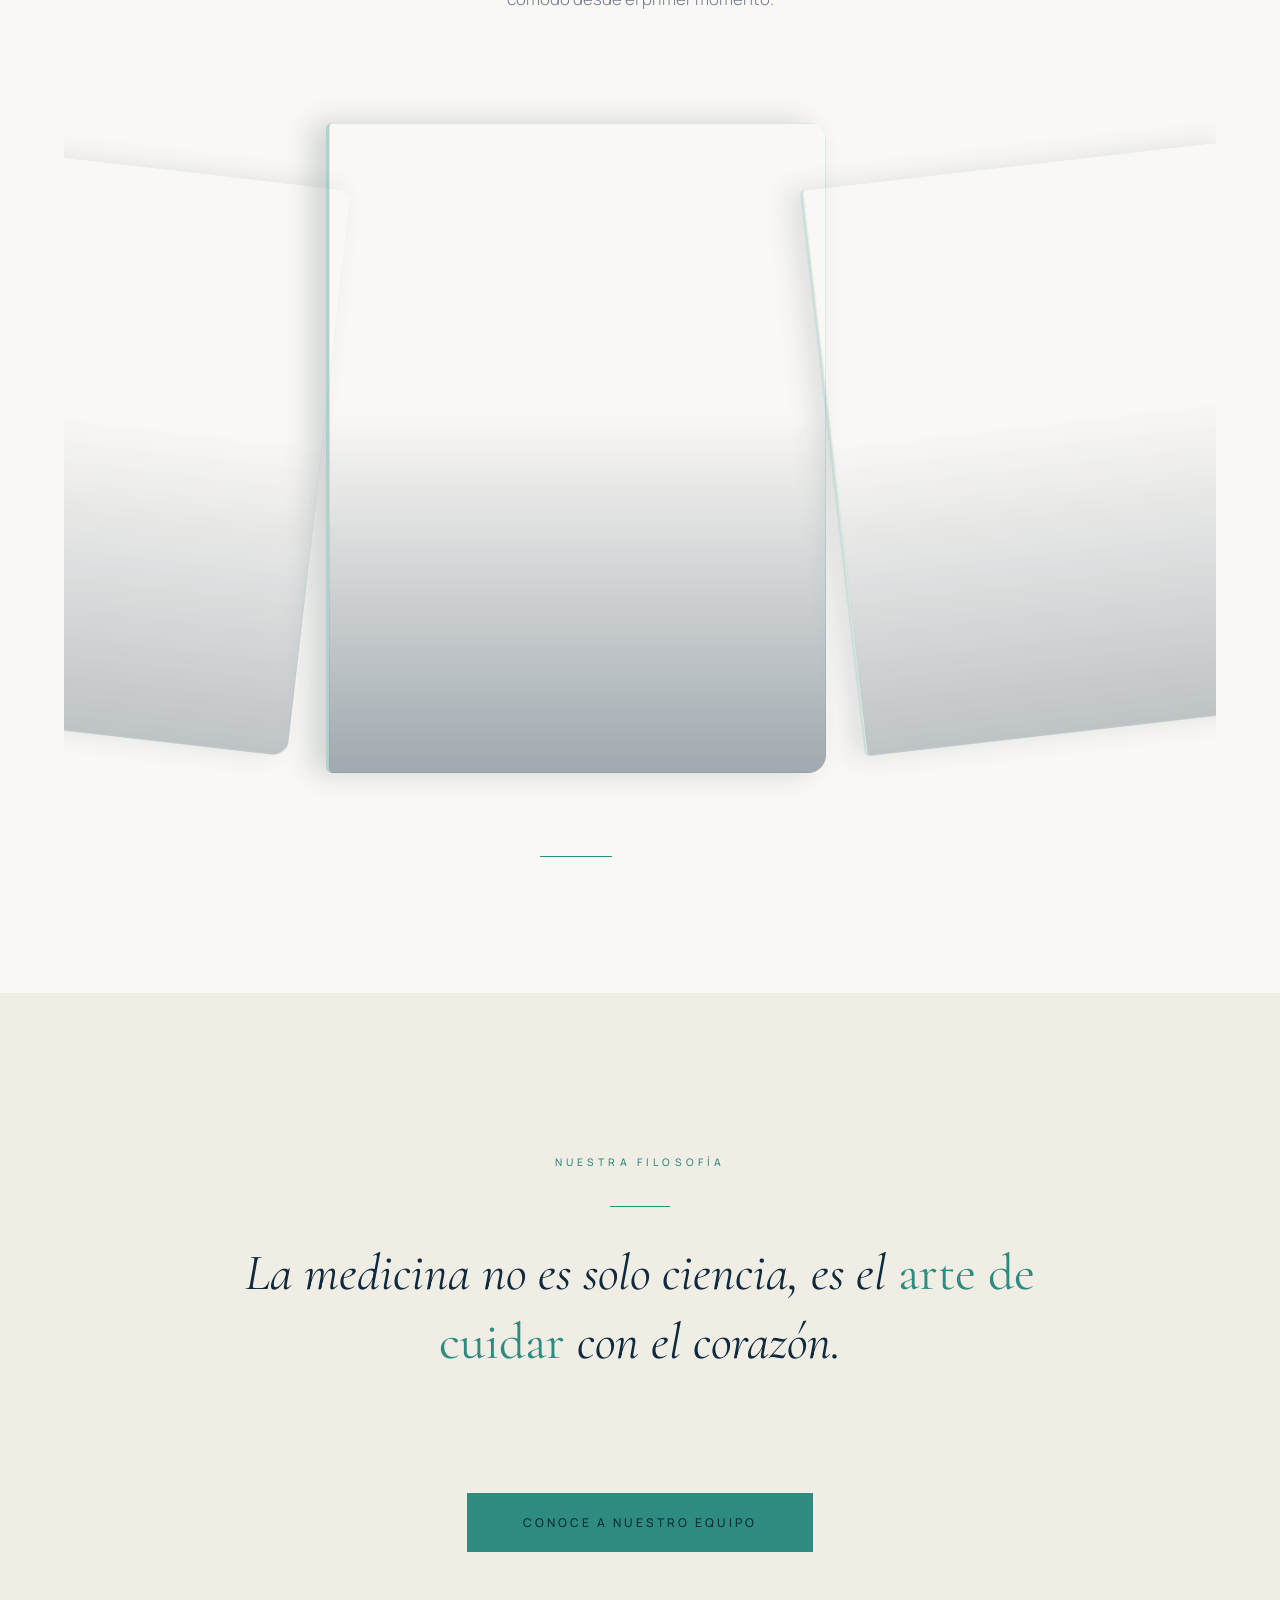
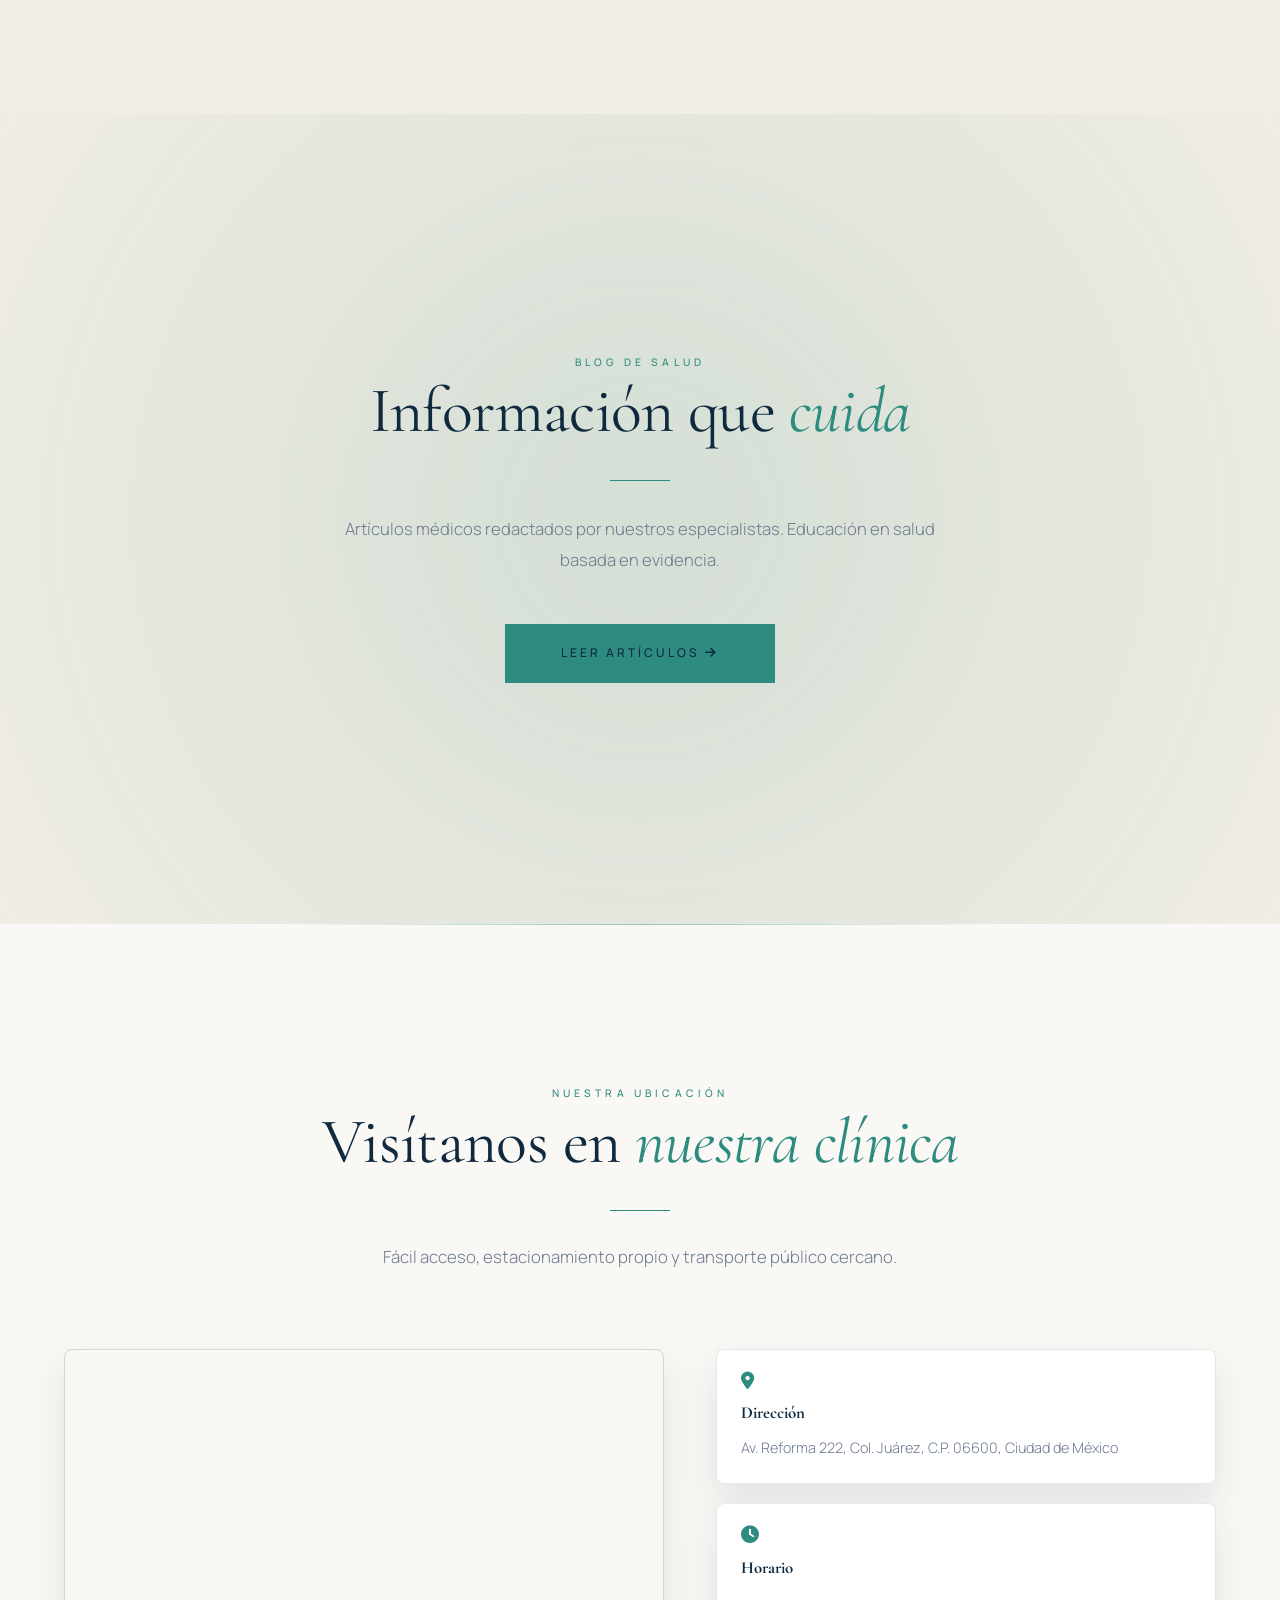
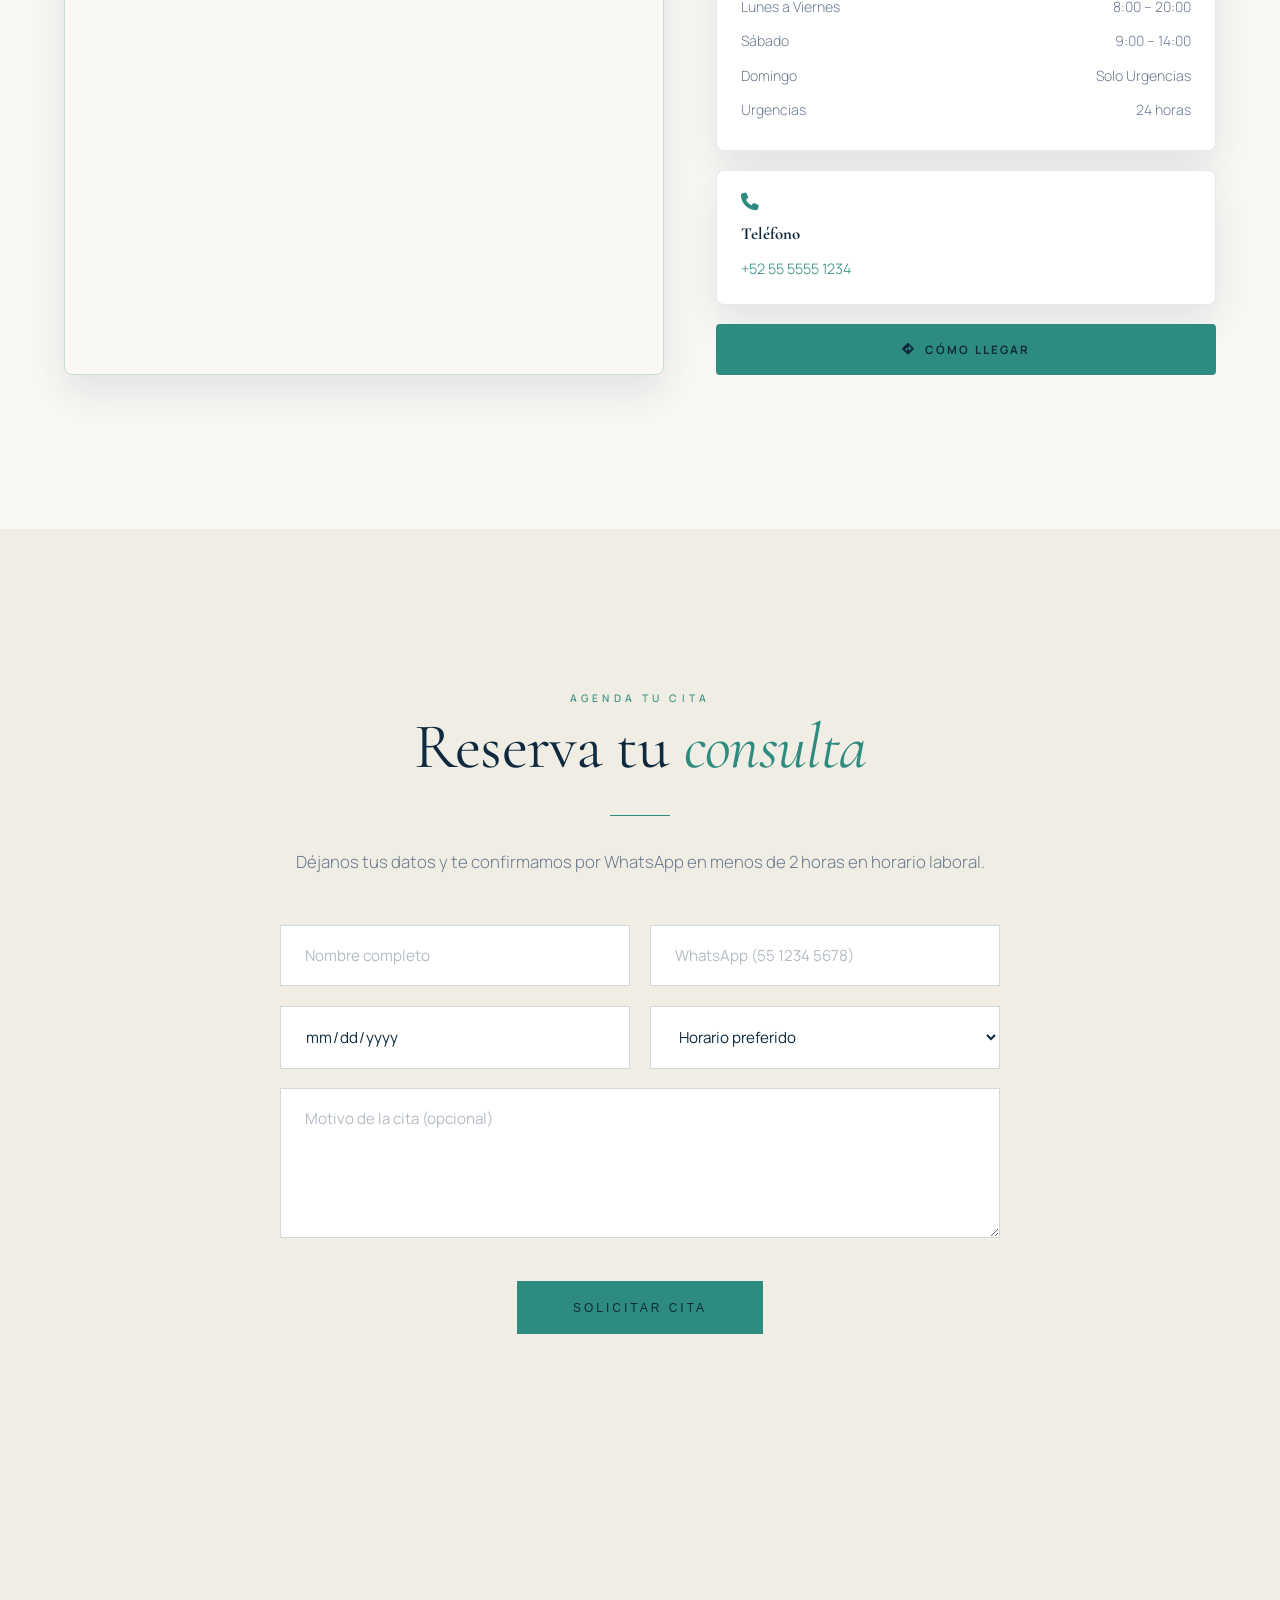
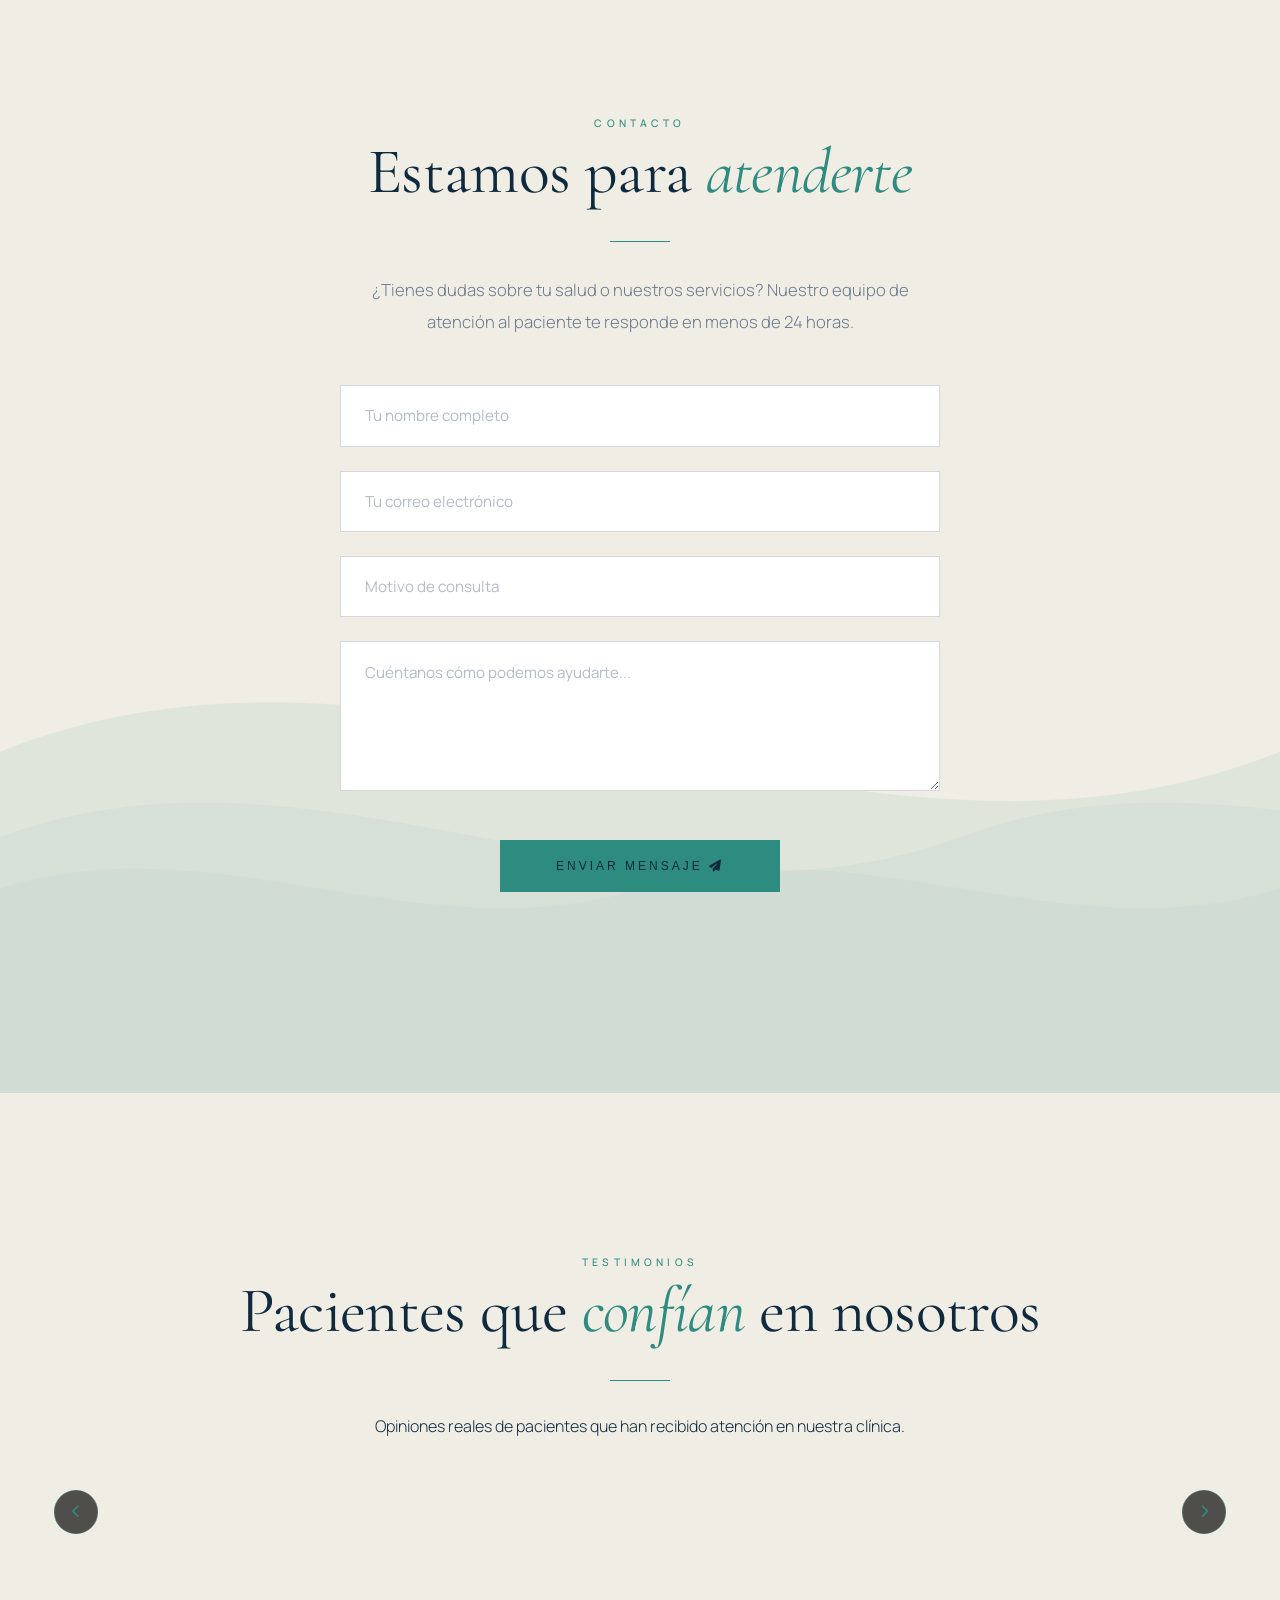
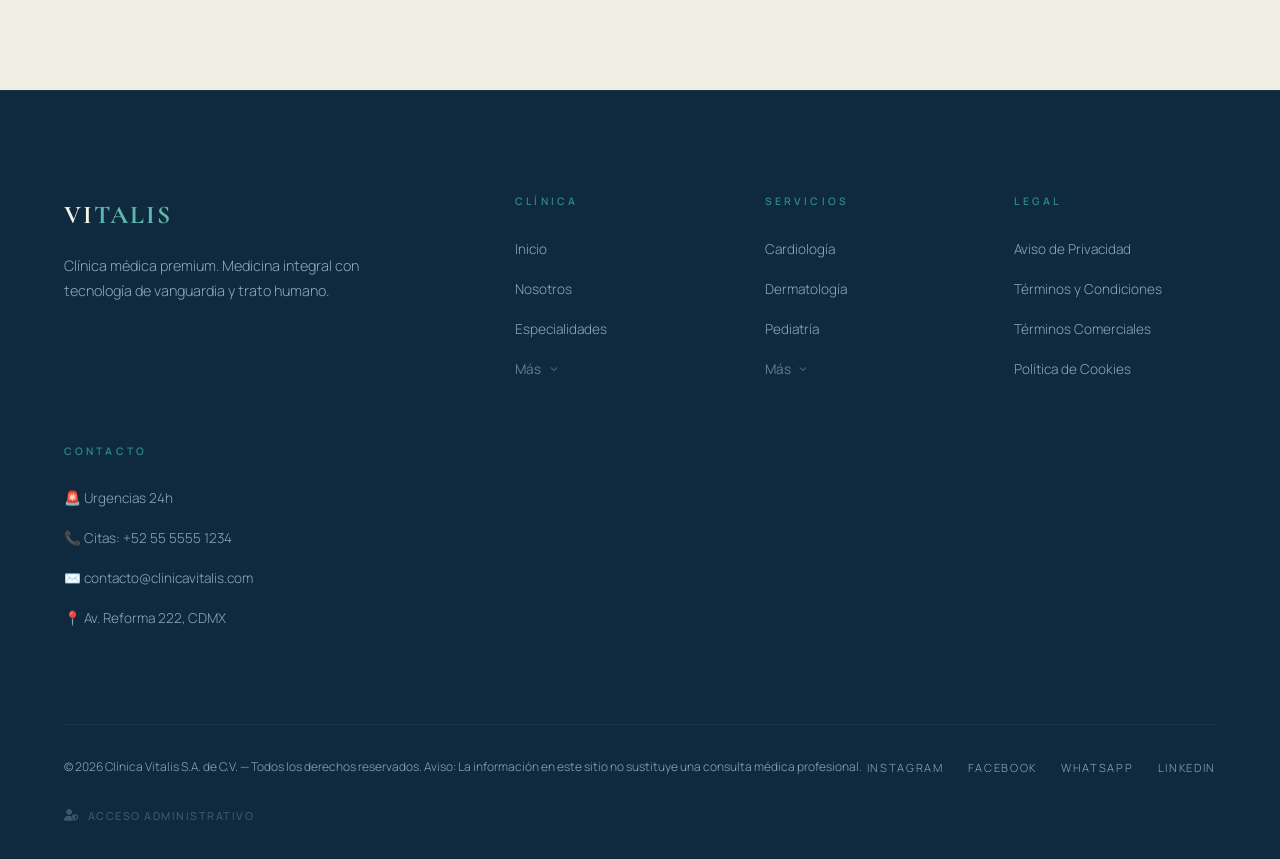
==== commit 84e87efc: "prueba 3" ====
--- a/index.html
+++ b/index.html
@@ -22,20 +22,22 @@
     <link rel="icon" href="data:image/svg+xml,%3Csvg xmlns='http://www.w3.org/2000/svg' viewBox='0 0 100 100'%3E%3Crect width='100' height='100' rx='20' fill='%230a0a0a'/%3E%3Ctext x='50' y='68' font-family='Georgia,serif' font-size='55' font-weight='bold' fill='%23c9a96e' text-anchor='middle'%3ES%3C/text%3E%3C/svg%3E">
 
     <!-- ============================================================
+    CONFIGURACIÓN GLOBAL
+    ============================================================ -->
+    <script src="config.js"></script>
+    <script src="theme.js"></script>
+
+    <!-- ============================================================
     ESTILOS
     ============================================================ -->
     <link rel="stylesheet" href="style.css">
+    <link rel="stylesheet" href="light.css">
 
     <!-- ============================================================
     SUPABASE CDN
     Necesario para el login discreto del footer (admin-auth.js)
     ============================================================ -->
     <script src="https://cdn.jsdelivr.net/npm/@supabase/supabase-js@2"></script>
-
-    <!-- ============================================================
-    CONFIGURACIÓN GLOBAL
-    ============================================================ -->
-    <script src="config.js"></script>
 </head>
 
 <body>
@@ -209,7 +211,6 @@
     2. app.js     → construye todas las secciones y animaciones
     3. admin-auth.js → inyecta el enlace discreto de login admin
     ============================================================ -->
-    <script src="theme.js"></script>
     <script src="app.js"></script>
     <script src="admin-auth.js"></script>
 
--- a/style.css
+++ b/style.css
@@ -393,7 +393,6 @@
 /* Luz que cae */
 .services-light-container { position: absolute; top: 0; left: 0; width: 100%; height: 100%; pointer-events: none; overflow: hidden; z-index: 0; }
 .light-beam {
-  display: none;
   position: absolute; top: -20%; left: 50%; transform: translateX(-50%); width: 200px; height: 150%;
   background: linear-gradient(to bottom, rgba(var(--accent-rgb),0.4) 0%, rgba(var(--accent-rgb),0.2) 20%, rgba(var(--accent-rgb),0.1) 40%, rgba(var(--accent-rgb),0.05) 60%, transparent 100%);
   filter: blur(30px); opacity: 0; transition: opacity 2s ease-out;
@@ -1431,4 +1430,83 @@
 html[data-theme="light"] .post-card:hover .post-image,
 html[data-theme="light"] .team-card:hover .team-photo img {
   filter: grayscale(0) brightness(0.97) saturate(1.05);
-}+}
+@media (max-width: 480px) {
+  .section-story { padding-left: 1.2rem; padding-right: 1.2rem; }
+  .story-grid { gap: 2rem; }
+  .story-text p { font-size: .95rem; overflow-wrap: break-word; }
+  .story-stat-row { flex-wrap: wrap; gap: 1.5rem; }
+  .story-image-wrapper { aspect-ratio: 4/3; }
+}
+@media (max-width: 360px) {
+  .story-text p { font-size: .9rem; }
+  .story-stat-row { gap: 1rem; }
+}
+
+/* Fix iOS: fuerza GPU para que las caras no se transparenten */
+.service-front, .service-back {
+  -webkit-backface-visibility: hidden;
+  backface-visibility: hidden;
+  transform: translateZ(0);
+}
+.service-back { transform: rotateY(180deg) translateZ(0); }
+
+@media (max-width: 400px) {
+  .service-face { padding: 1.5rem 1.2rem; }
+}
+
+/* ============================================================
+   📚 GALERÍA "LIBRERÍA" v2 — TODA la tarjeta tipo libro
+   (apiladas + lomo salido; el giro lo aplica app.js)
+   ============================================================ */
+.gallery-slide + .gallery-slide { margin-left: clamp(-3.5rem, -4vw, -1.5rem); } /* apila */
+
+.gallery-slide {
+  border-radius: 6px 18px 18px 6px;                    /* lomo esquinado */
+  border-left: 3px solid rgba(var(--accent-rgb), .35); /* lomo salido */
+  box-shadow: -14px 0 28px rgba(15, 42, 63, .18);       /* sombra de apilado */
+  transition: transform .45s var(--ease-out-expo), opacity .45s, box-shadow .45s;
+  will-change: transform;
+}
+
+/* Apaga transiciones SOLO durante el salto invisible del loop */
+.gallery-carousel.no-anim,
+.gallery-carousel.no-anim .gallery-slide,
+.gallery-carousel.no-anim .gallery-slide-img {
+  transition: none !important;
+}
+
+/* ============================================================
+   🏥 UBICACIÓN: fachada discreta de fondo (watermark elegante)
+   ============================================================ */
+.section-location { position: relative; overflow: hidden; }
+
+.section-location::before {
+  content: '';
+  position: absolute; inset: 0;
+  background-image: var(--location-img, none);
+  background-size: cover;
+  background-position: center top;
+  opacity: .10;                                  /* discreta */
+  filter: grayscale(1) brightness(1.35);         /* se funde con el tema claro */
+  -webkit-mask-image: linear-gradient(180deg, #000 0%, rgba(0,0,0,.5) 45%, transparent 80%);
+  mask-image: linear-gradient(180deg, #000 0%, rgba(0,0,0,.5) 45%, transparent 80%);
+  pointer-events: none;
+  z-index: 0;
+}
+
+/* Línea acento sutil que "enmarca" la fachada arriba */
+.section-location::after {
+  content: '';
+  position: absolute; top: 0; left: 50%;
+  transform: translateX(-50%);
+  width: min(70%, 700px); height: 1px;
+  background: linear-gradient(90deg, transparent, rgba(var(--accent-rgb), .5), transparent);
+  pointer-events: none;
+}
+
+/* El contenido queda por encima del watermark */
+.section-location .section-inner { position: relative; z-index: 1; }
+
+/* En tema oscuro, aún más tenue */
+html[data-theme="dark"] .section-location::before { opacity: .07; filter: grayscale(1) brightness(.9); }
--- a/light.css
+++ b/light.css
@@ -0,0 +1,264 @@
+/* ============================================================
+   LIGHT.CSS — SKIN "CLARO PREMIUM"
+   ------------------------------------------------------------
+   Arquitectura: el CSS oscuro es la BASE y queda intacto.
+   Este archivo es un SKIN que SOLO aplica bajo
+   html[data-theme="light"] (lo activa theme.js desde config.js).
+
+   Toda la afinación del modo claro vive AQUÍ (1 archivo).
+   ============================================================ */
+
+/* Tokens del modo claro (tinta = azul-noche de la clínica) */
+html[data-theme="light"] {
+  --L-card: #ffffff;                              /* superficies sólidas */
+  --L-line: rgba(15, 42, 63, .10);                /* hairlines */
+  --L-line-strong: rgba(15, 42, 63, .18);         /* bordes de campos */
+  --L-shadow: 0 18px 40px rgba(15, 42, 63, .10);  /* sombra suave premium */
+  --L-glass: rgba(250, 248, 245, .92);            /* vidrio claro (headers) */
+  --L-veil: rgba(15, 42, 63, .16);                /* velo suave sobre fotos */
+  --L-field: #ffffff;                             /* inputs */
+  color-scheme: light;
+}
+
+/* ============ HEADER / NAV ============ */
+html[data-theme="light"] .header.scrolled,
+html[data-theme="light"] .shop-header,
+html[data-theme="light"] .shop-header.scrolled,
+html[data-theme="light"] .blog-header,
+html[data-theme="light"] .blog-header.scrolled { background: var(--L-glass); }
+
+html[data-theme="light"] .header.menu-open { background: var(--color-bg) !important; }
+
+html[data-theme="light"] .nav-more-panel { background: var(--L-glass); border-color: var(--L-line); }
+html[data-theme="light"] .nav-more-panel a { color: var(--color-text-muted); }
+html[data-theme="light"] .nav-more-panel a:hover { color: var(--color-accent); }
+
+@media (max-width: 1080px) {
+  html[data-theme="light"] .nav-links { background: var(--color-bg); }
+}
+
+/* ============ HERO (índice) ============ */
+html[data-theme="light"] .hero-title { color: var(--color-text); }
+html[data-theme="light"] .hero-subtitle { color: var(--color-text-muted); }
+html[data-theme="light"] .hero-cta { color: var(--color-accent); border-color: rgba(var(--accent-rgb), .55); }
+html[data-theme="light"] .hero-cta:hover { background: var(--color-accent); border-color: var(--color-accent); color: #fff; }
+html[data-theme="light"] .hero-glow {
+  background: radial-gradient(ellipse at center bottom,
+    rgba(var(--accent-rgb), .16) 0%, rgba(var(--accent-rgb), .06) 45%, transparent 75%);
+}
+html[data-theme="light"] .scroll-indicator-text { color: var(--color-text-muted); }
+
+/* Layout SPLIT (clínicas): foto enmarcada con sombra suave */
+html[data-theme="light"][data-hero-layout="split"] .hero-bg {
+  filter: none;
+  box-shadow: var(--L-shadow);
+}
+html[data-theme="light"][data-hero-layout="split"] .hero-bg::after {
+  background: linear-gradient(180deg, transparent 65%, var(--L-veil) 100%);
+}
+
+/* Layout CENTER (sobre foto oscura): el texto se queda claro */
+html[data-theme="light"][data-hero-layout="center"] .hero-title { color: #fff; }
+html[data-theme="light"][data-hero-layout="center"] .hero-subtitle { color: rgba(255,255,255,.85); }
+html[data-theme="light"][data-hero-layout="center"] .hero-cta { color: #fff; border-color: rgba(255,255,255,.4); }
+
+/* ============ HERO TIENDA / BLOG (fondo claro) ============ */
+html[data-theme="light"] .shop-hero-bg,
+html[data-theme="light"] .blog-hero-bg { background: linear-gradient(160deg, #F4F1EA 0%, #EDE9E0 60%, #FAF8F5 100%); }
+html[data-theme="light"] .shop-title,
+html[data-theme="light"] .blog-title { color: var(--color-text); }
+html[data-theme="light"] .shop-subtitle,
+html[data-theme="light"] .blog-subtitle { color: var(--color-text-muted); }
+html[data-theme="light"] .spotlight-beam,
+html[data-theme="light"] .spotlight-glow { opacity: .5; }
+
+/* ============ TÍTULOS SOBRE FONDO CLARO ============ */
+html[data-theme="light"] .section-heading,
+html[data-theme="light"] .service-title,
+html[data-theme="light"] .team-name,
+html[data-theme="light"] .testimonial-name,
+html[data-theme="light"] .post-title,
+html[data-theme="light"] .philosophy-quote,
+html[data-theme="light"] .modal-title,
+html[data-theme="light"] .new-post-title,
+html[data-theme="light"] .comments-title,
+html[data-theme="light"] .location-card h4,
+html[data-theme="light"] .cart-header h2,
+html[data-theme="light"] .cart-item-name,
+html[data-theme="light"] .modal-variant-name,
+html[data-theme="light"] .service-desc-full strong,
+html[data-theme="light"] .modal-description strong,
+html[data-theme="light"] .modal-description h3,
+html[data-theme="light"] .admin-view h2,
+html[data-theme="light"] .admin-editor-head h3,
+html[data-theme="light"] .login-title,
+html[data-theme="light"] .promo-title { color: var(--color-text); }
+
+/* ============ SUPERFICIES (tarjetas / modales / paneles) ============ */
+html[data-theme="light"] .service-card,
+html[data-theme="light"] .service-face,
+html[data-theme="light"] .product-card,
+html[data-theme="light"] .post-card,
+html[data-theme="light"] .testimonial-card,
+html[data-theme="light"] .team-face,
+html[data-theme="light"] .location-card,
+html[data-theme="light"] .category-manager,
+html[data-theme="light"] .comment-item,
+html[data-theme="light"] .modal-content,
+html[data-theme="light"] .new-post-content,
+html[data-theme="light"] .admin-editor-card,
+html[data-theme="light"] .admin-login-card,
+html[data-theme="light"] .login-content,
+html[data-theme="light"] .promo-popup-content,
+html[data-theme="light"] .cart-content,
+html[data-theme="light"] .admin-confirm-card {
+  background: var(--L-card);
+  border-color: var(--L-line);
+  box-shadow: var(--L-shadow);
+}
+
+/* ============ HAIRLINES / BORDES INTERNOS ============ */
+html[data-theme="light"] .story-stat-row,
+html[data-theme="light"] .post-meta,
+html[data-theme="light"] .testimonial-footer,
+html[data-theme="light"] .cart-item,
+html[data-theme="light"] .cart-header,
+html[data-theme="light"] .cart-footer,
+html[data-theme="light"] .cart-summary,
+html[data-theme="light"] .cart-total,
+html[data-theme="light"] .team-back-head,
+html[data-theme="light"] .modal-meta,
+html[data-theme="light"] .modal-actions { border-color: var(--L-line); }
+
+html[data-theme="light"] .filter-btn { border-color: var(--L-line-strong); }
+html[data-theme="light"] .filter-btn:hover,
+html[data-theme="light"] .filter-btn.active { border-color: var(--color-accent); }
+
+/* ============ CAMPOS / INPUTS ============ */
+html[data-theme="light"] .form-input,
+html[data-theme="light"] .form-select,
+html[data-theme="light"] .form-textarea,
+html[data-theme="light"] .comment-input,
+html[data-theme="light"] .comment-textarea,
+html[data-theme="light"] .cart-promo-input input,
+html[data-theme="light"] .shop-search-bar input,
+html[data-theme="light"] .blog-search-bar input,
+html[data-theme="light"] .admin-editor-card input,
+html[data-theme="light"] .admin-editor-card textarea,
+html[data-theme="light"] .admin-inline-form input,
+html[data-theme="light"] #couponForm input,
+html[data-theme="light"] #couponForm select,
+html[data-theme="light"] .category-add input,
+html[data-theme="light"] .admin-login-card input,
+html[data-theme="light"] .login-form input,
+html[data-theme="light"] .admin-select,
+html[data-theme="light"] .shop-sort select,
+html[data-theme="light"] .blog-sort select,
+html[data-theme="light"] .qty-btn {
+  background: var(--L-field);
+  border-color: var(--L-line-strong);
+  color: var(--color-text);
+}
+html[data-theme="light"] .shop-sort select option,
+html[data-theme="light"] .blog-sort select option,
+html[data-theme="light"] .admin-body select option { background: var(--L-card); color: var(--color-text); }
+
+/* ============ VELOS SUAVES SOBRE FOTOS ============ */
+html[data-theme="light"] .team-photo::after { background: linear-gradient(to top, var(--L-veil), transparent 45%); }
+html[data-theme="light"] .team-card::after { background: radial-gradient(ellipse at center, rgba(15,42,63,.20), transparent 70%); }
+html[data-theme="light"] .location-map { box-shadow: var(--L-shadow); }
+/* (los velos de galería/post se quedan: viven SOBRE la foto) */
+
+/* ============ BOTONES / PIEZAS SOBRE CLARO ============ */
+html[data-theme="light"] .action-btn { background: #fff; }
+html[data-theme="light"] .modal-close,
+html[data-theme="light"] .promo-close { background: rgba(15,42,63,.06); color: var(--color-text); }
+html[data-theme="light"] .promo-dot { background: rgba(15,42,63,.2); }
+html[data-theme="light"] .promo-code-wrapper { background: rgba(15,42,63,.04); }
+html[data-theme="light"] .admin-btn { background: #fff; border-color: var(--L-line-strong); }
+html[data-theme="light"] .admin-btn:hover { border-color: var(--color-accent); }
+
+/* ============ PARTNERS (logos en gris elegante) ============ */
+html[data-theme="light"] .partner-logo { filter: grayscale(1) opacity(.6); }
+html[data-theme="light"] .partner-logo:hover { filter: none; opacity: 1; }
+
+/* ============ ADMIN (panel claro) ============ */
+html[data-theme="light"] .admin-body { color-scheme: light; }
+html[data-theme="light"] .admin-sidebar { background: var(--L-card); border-right-color: var(--L-line); }
+html[data-theme="light"] #postsTable,
+html[data-theme="light"] #commentsTable,
+html[data-theme="light"] #ordersTable,
+html[data-theme="light"] #couponsTable,
+html[data-theme="light"] #categoriesTable,
+html[data-theme="light"] #testimonialsTable,
+html[data-theme="light"] #productsTable,
+html[data-theme="light"] #servicesTable,
+html[data-theme="light"] #appointmentsTable { background: var(--L-card); border-color: var(--L-line); box-shadow: var(--L-shadow); }
+html[data-theme="light"] .admin-table td { border-bottom-color: var(--L-line); }
+html[data-theme="light"] .admin-table th { background: rgba(15,42,63,.04); }
+html[data-theme="light"] .admin-stat { background: var(--L-card); border-color: var(--L-line); box-shadow: var(--L-shadow); }
+html[data-theme="light"] .admin-stat .num { color: var(--color-text); }
+
+html[data-theme="light"] .team-face {
+  box-shadow: 0 12px 28px rgba(15, 42, 63, .08);  /* sombra suave azul-noche al 8% */
+}
+html[data-theme="light"] .team-card::after {
+  display: none;  /* la "sombra que respira" sí la quitamos */
+}
+
+/* ============================================================
+   ✅ HERO MÓVIL (≤900px): imagen OSCURA + texto BLANCO
+   (va al FINAL de light.css para ganar sobre las reglas split)
+   ============================================================ */
+@media (max-width: 900px) {
+  /* Oscurece la imagen (anula el filter:none del split) */
+  html[data-theme="light"] .hero-bg,
+  html[data-theme="light"][data-hero-layout="split"] .hero-bg {
+    filter: brightness(.55) saturate(.9) blur(5px);
+    border-radius: 0;
+    border: none;
+    box-shadow: none;
+  }
+
+  /* Velo oscuro para unificar el fondo del texto */
+  html[data-theme="light"] .hero-bg::after {
+    background: linear-gradient(180deg,
+      rgba(10, 10, 10, .55) 0%,
+      rgba(10, 10, 10, .35) 50%,
+      rgba(10, 10, 10, .20) 100%);
+  }
+
+  /* Texto en blanco sobre la imagen oscurecida */
+  html[data-theme="light"] .hero-title,
+  html[data-theme="light"][data-hero-layout="split"] .hero-title { color: #fff; }
+  html[data-theme="light"] .hero-subtitle { color: rgba(255,255,255,.9); }
+  html[data-theme="light"] .hero-eyebrow,
+  html[data-theme="light"] .typewriter-word { color: var(--color-accent-light); }
+  html[data-theme="light"] .hero-cta { color: #fff; border-color: rgba(255,255,255,.5); }
+  html[data-theme="light"] .hero-cta:hover { background: #fff; color: var(--color-dark); }
+  html[data-theme="light"] .scroll-indicator-text { color: rgba(255,255,255,.7); }
+}
+
+html[data-theme="light"] .modal-close,
+html[data-theme="light"] .post-modal .modal-close {
+  background: rgba(255, 255, 255, .92);
+  color: var(--color-text);
+  box-shadow: 0 4px 14px rgba(15, 42, 63, .25);
+}
+
+html[data-theme="light"] .footer-brand-name { color: #F5F2EA; }
+html[data-theme="light"] .footer-brand-name span { color: var(--color-accent-light); }
+
+/* Badge "X min" legible sobre la imagen (fondo oscuro + texto blanco) */
+html[data-theme="light"] .post-read-time {
+  color: #ffffff;
+  background: rgba(15, 42, 63, .55);
+  -webkit-backdrop-filter: blur(8px);
+  backdrop-filter: blur(8px);
+}
+
+/* ============ LOADER (telón premium) ============ */
+/* El loader conserva el telón oscuro (contraste de entrada elegante). */
+
+/* ============ FOOTER ============ */
+/* El footer conserva su fondo oscuro: contraste premium sobre sitio claro. */
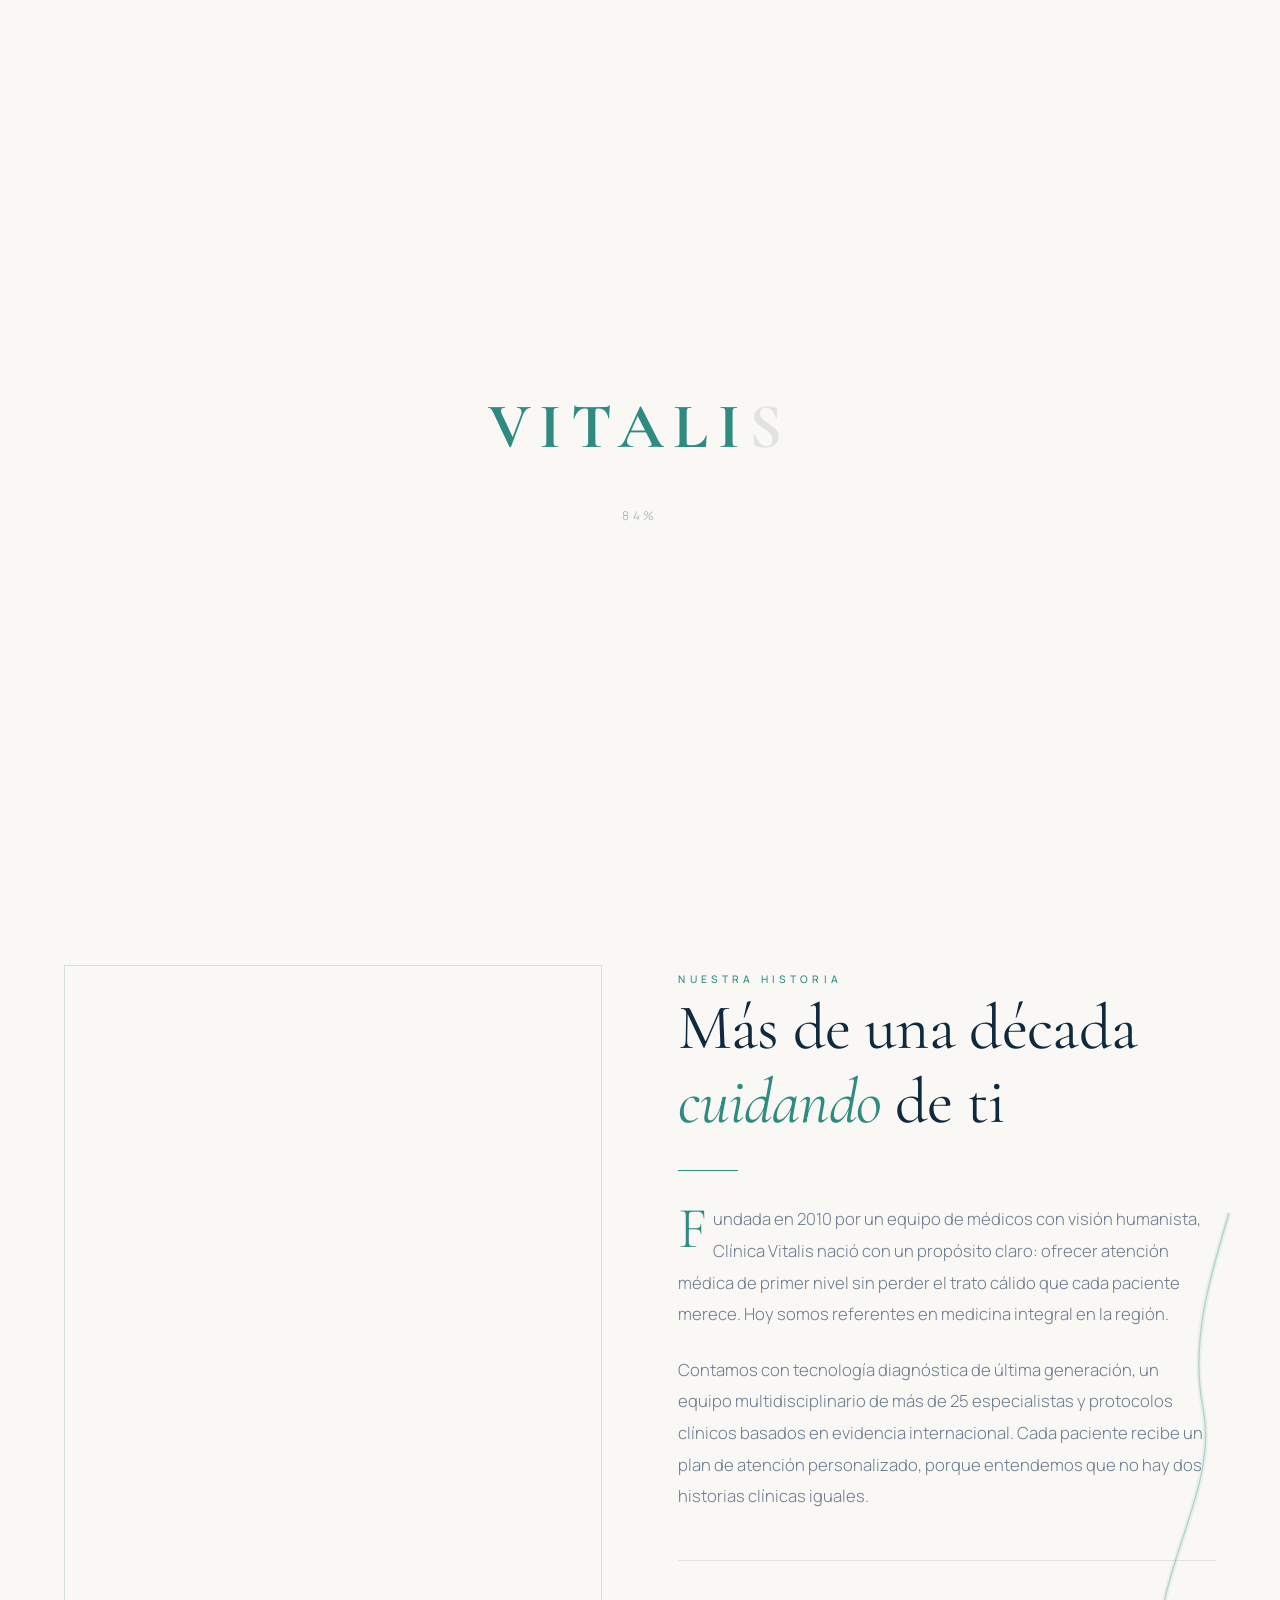
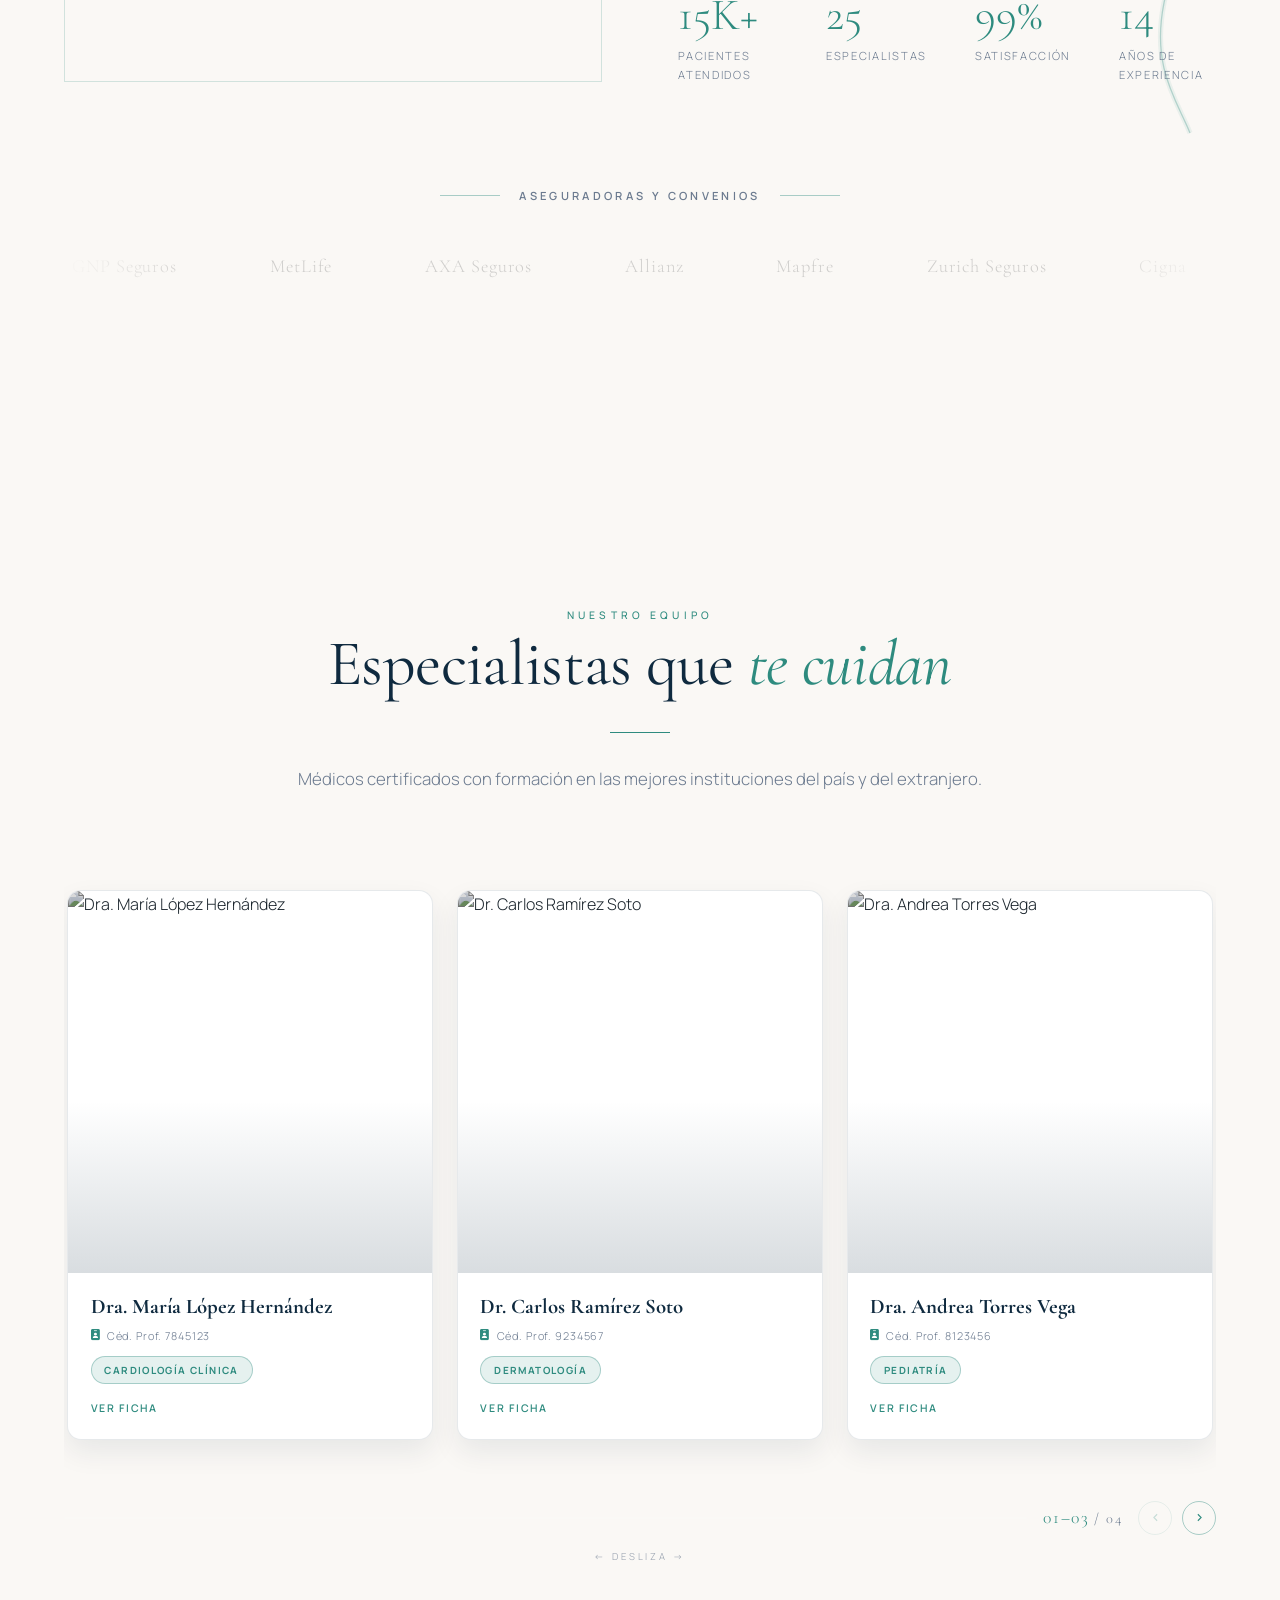
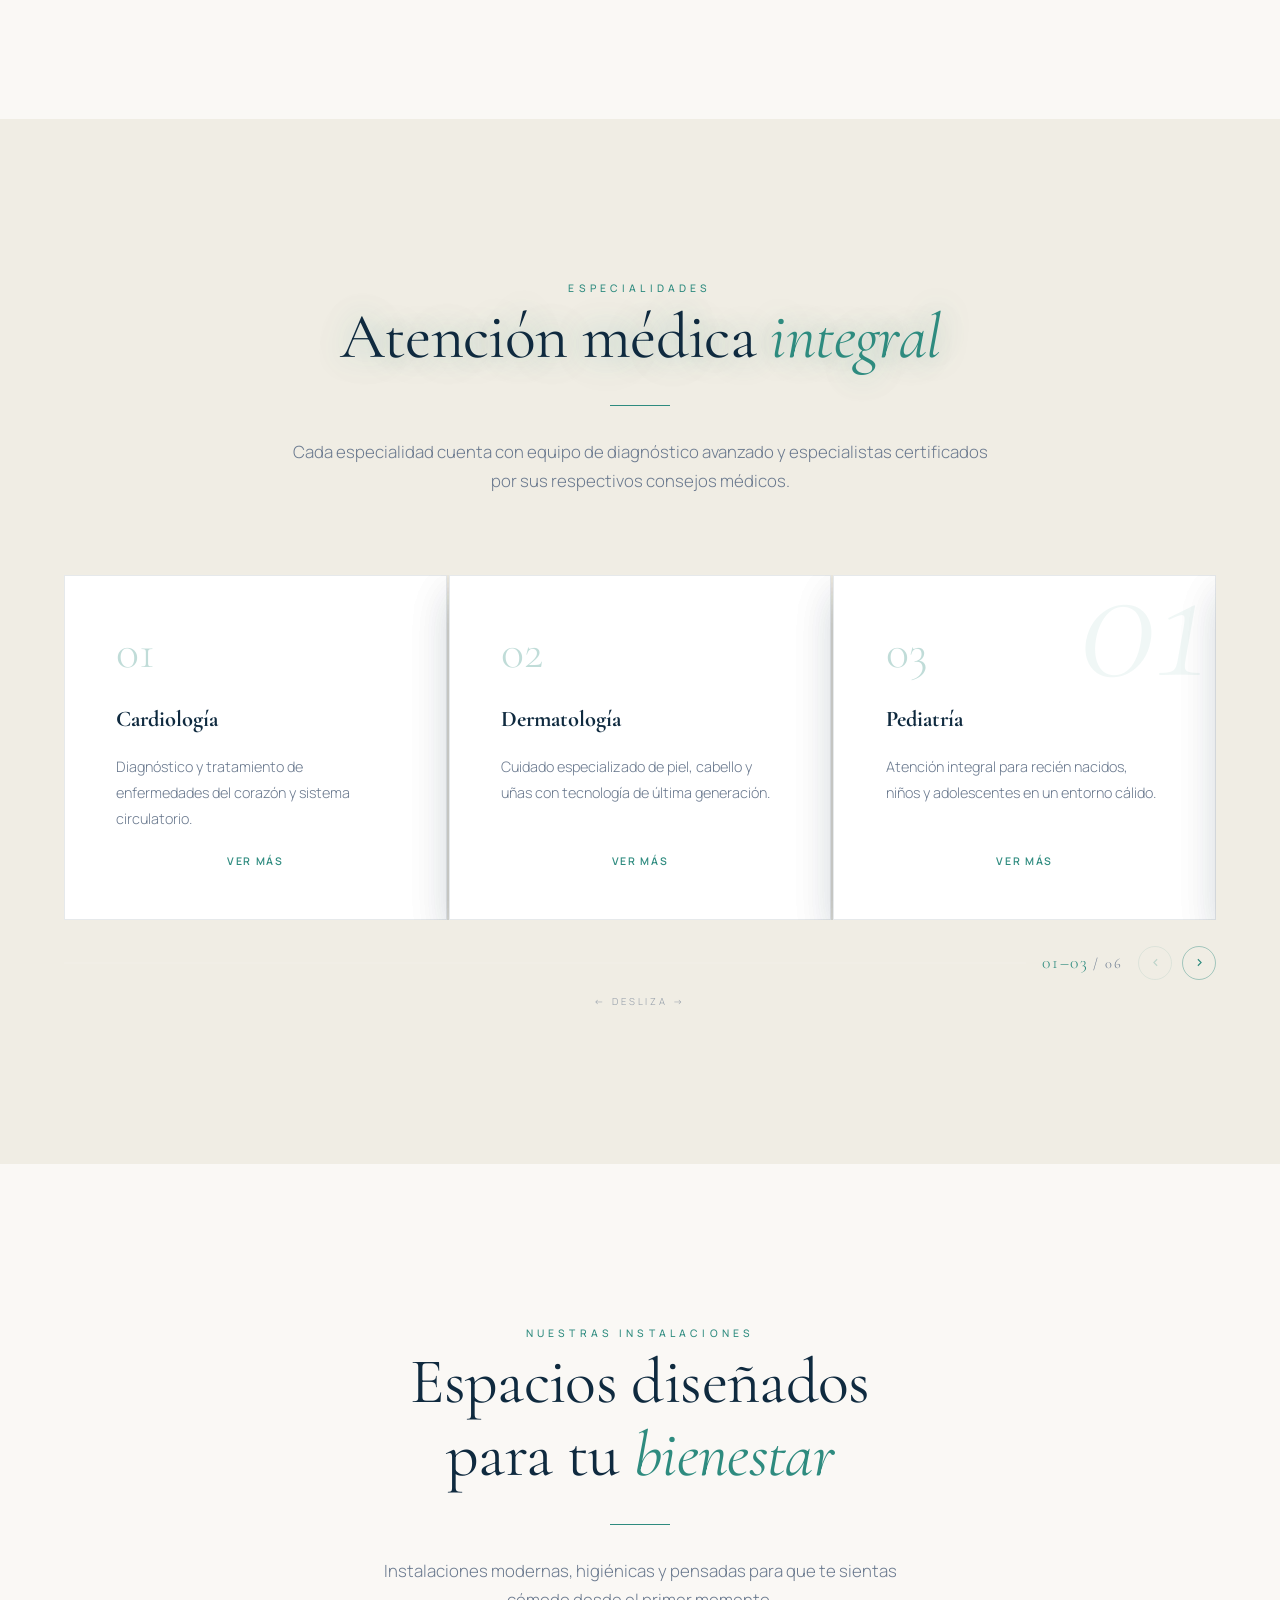
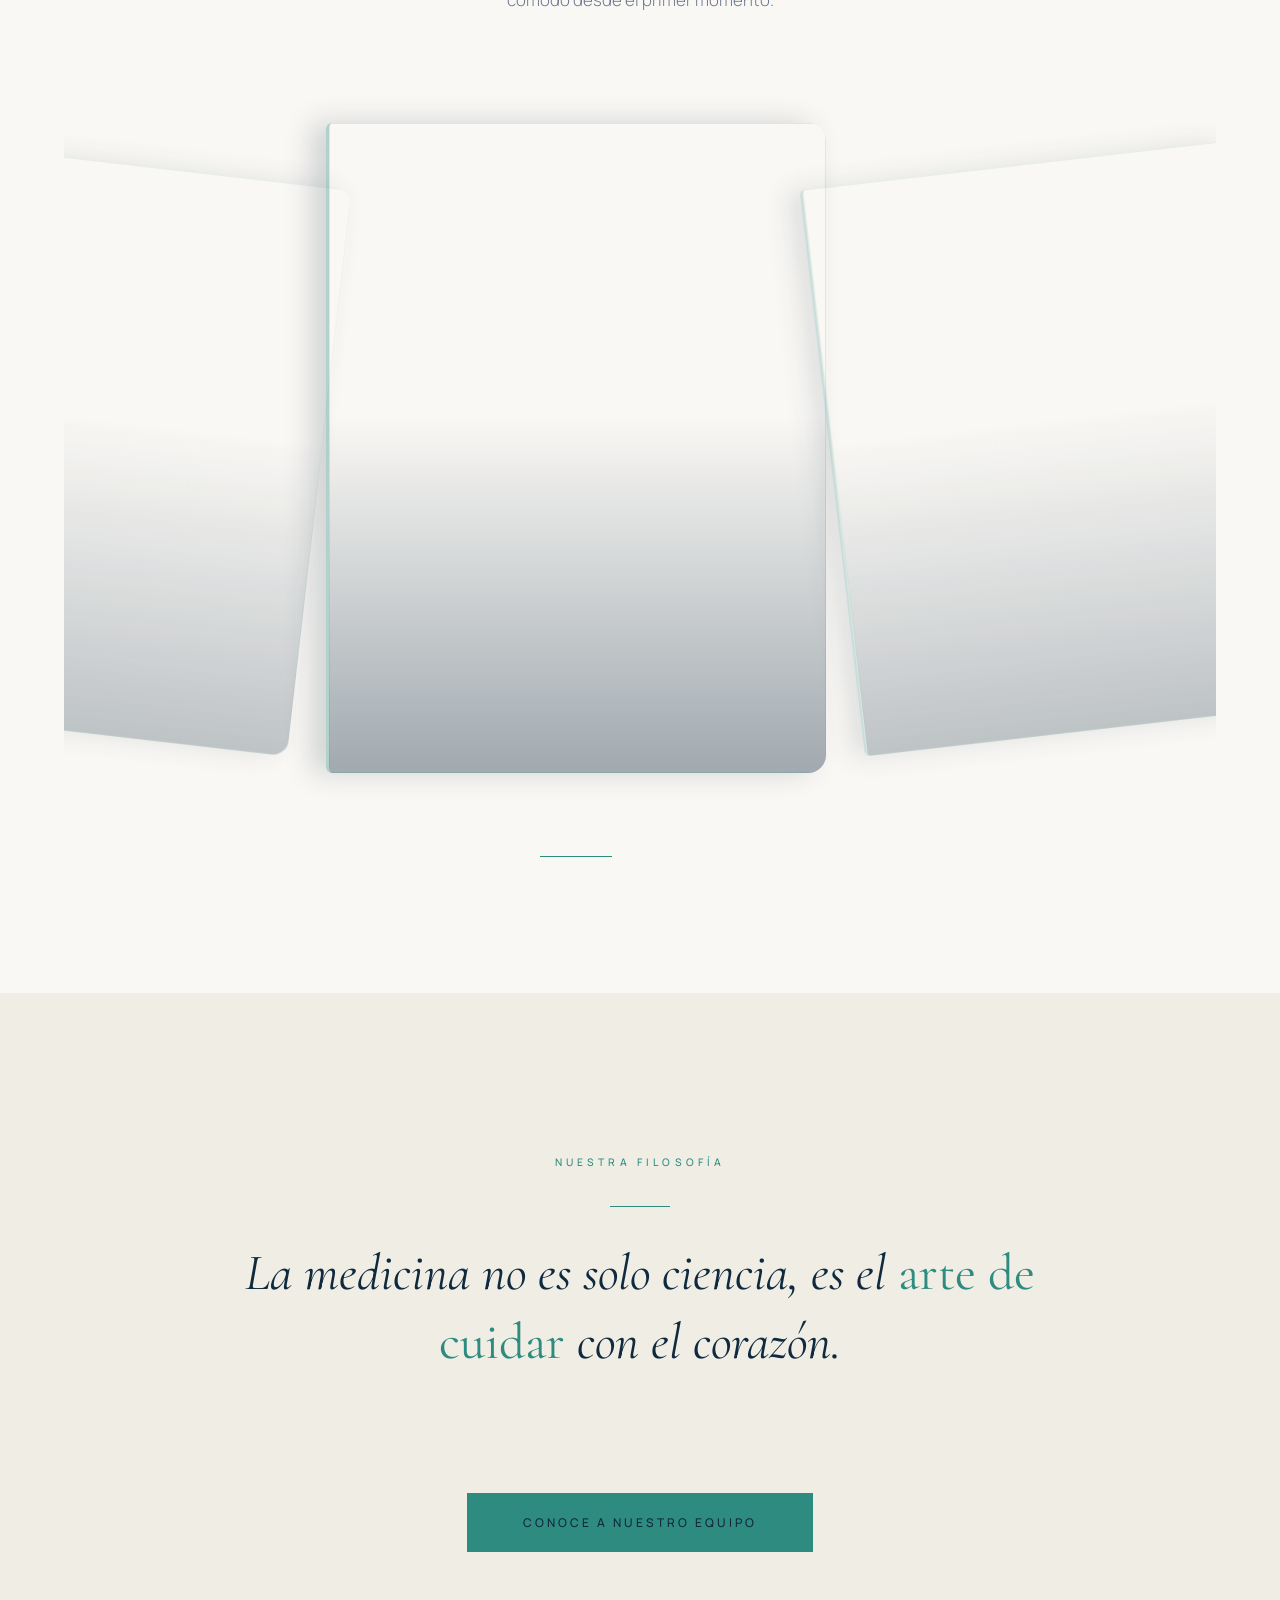
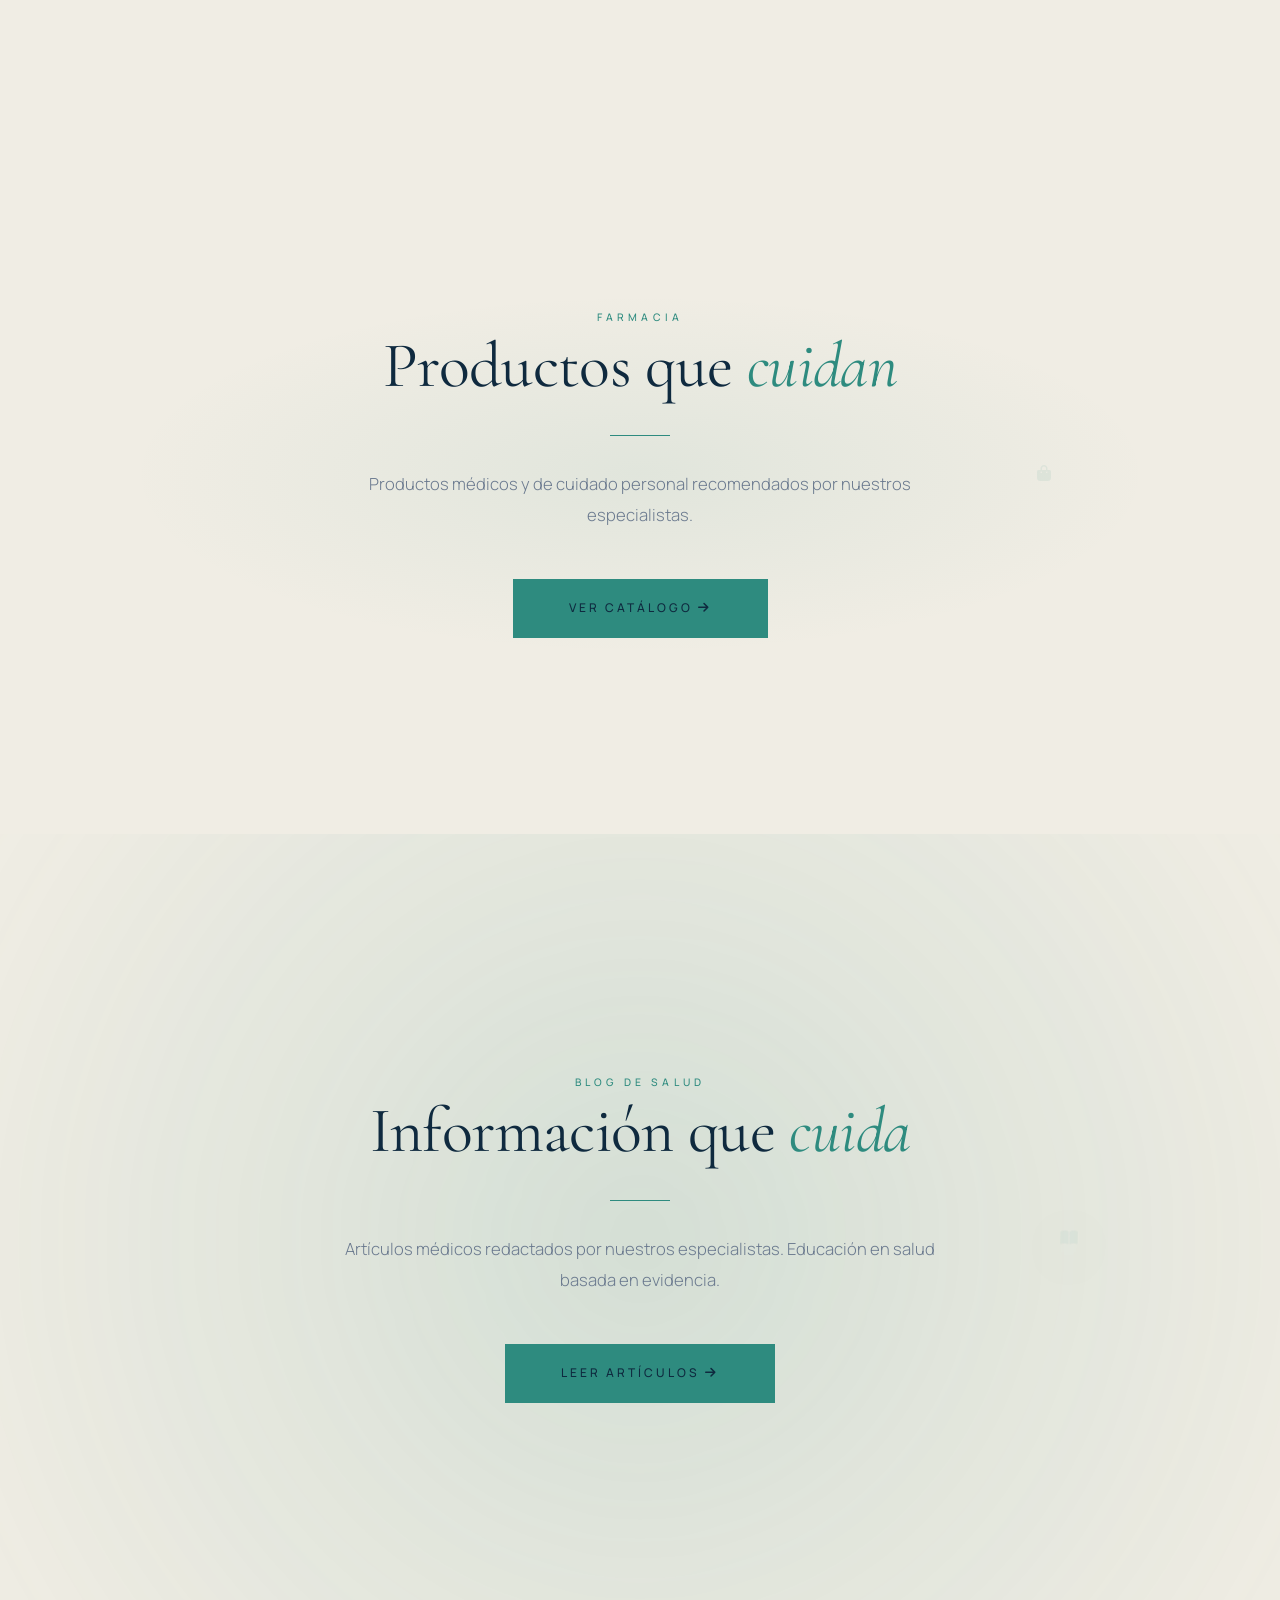
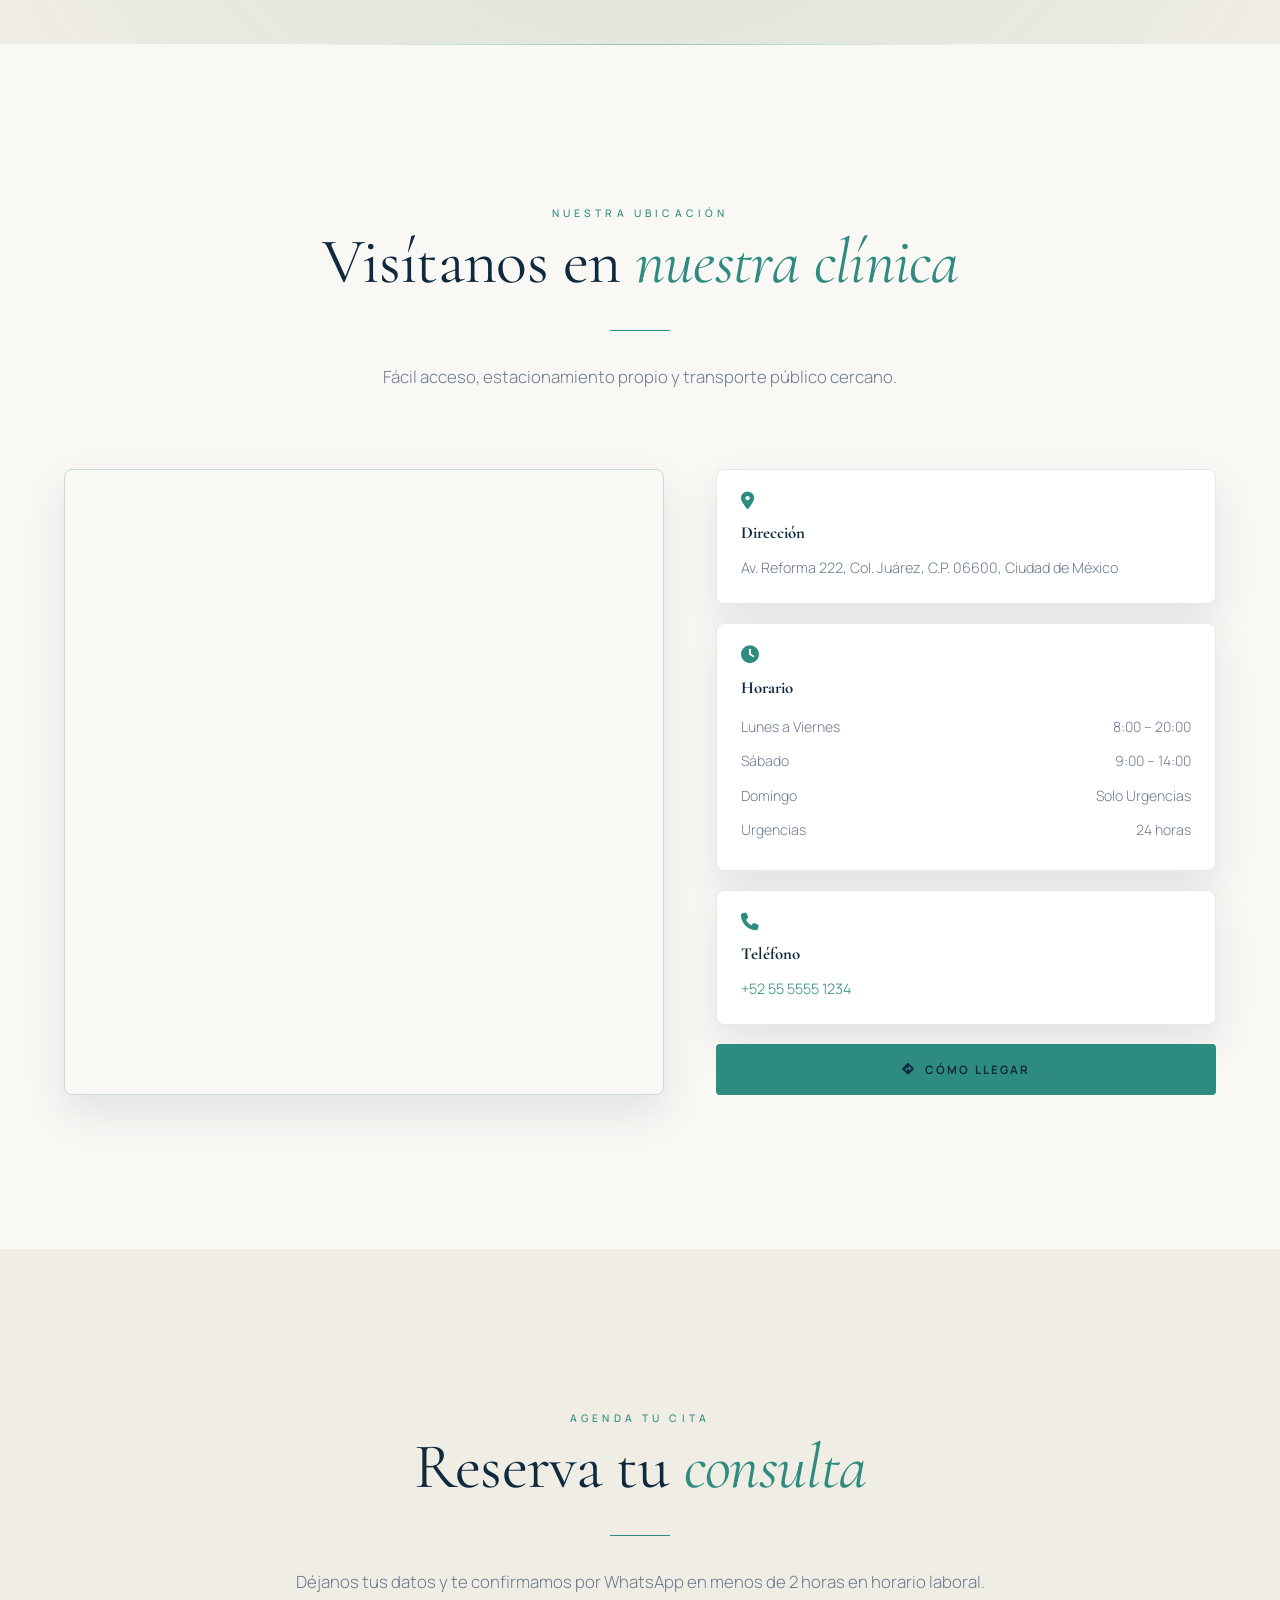
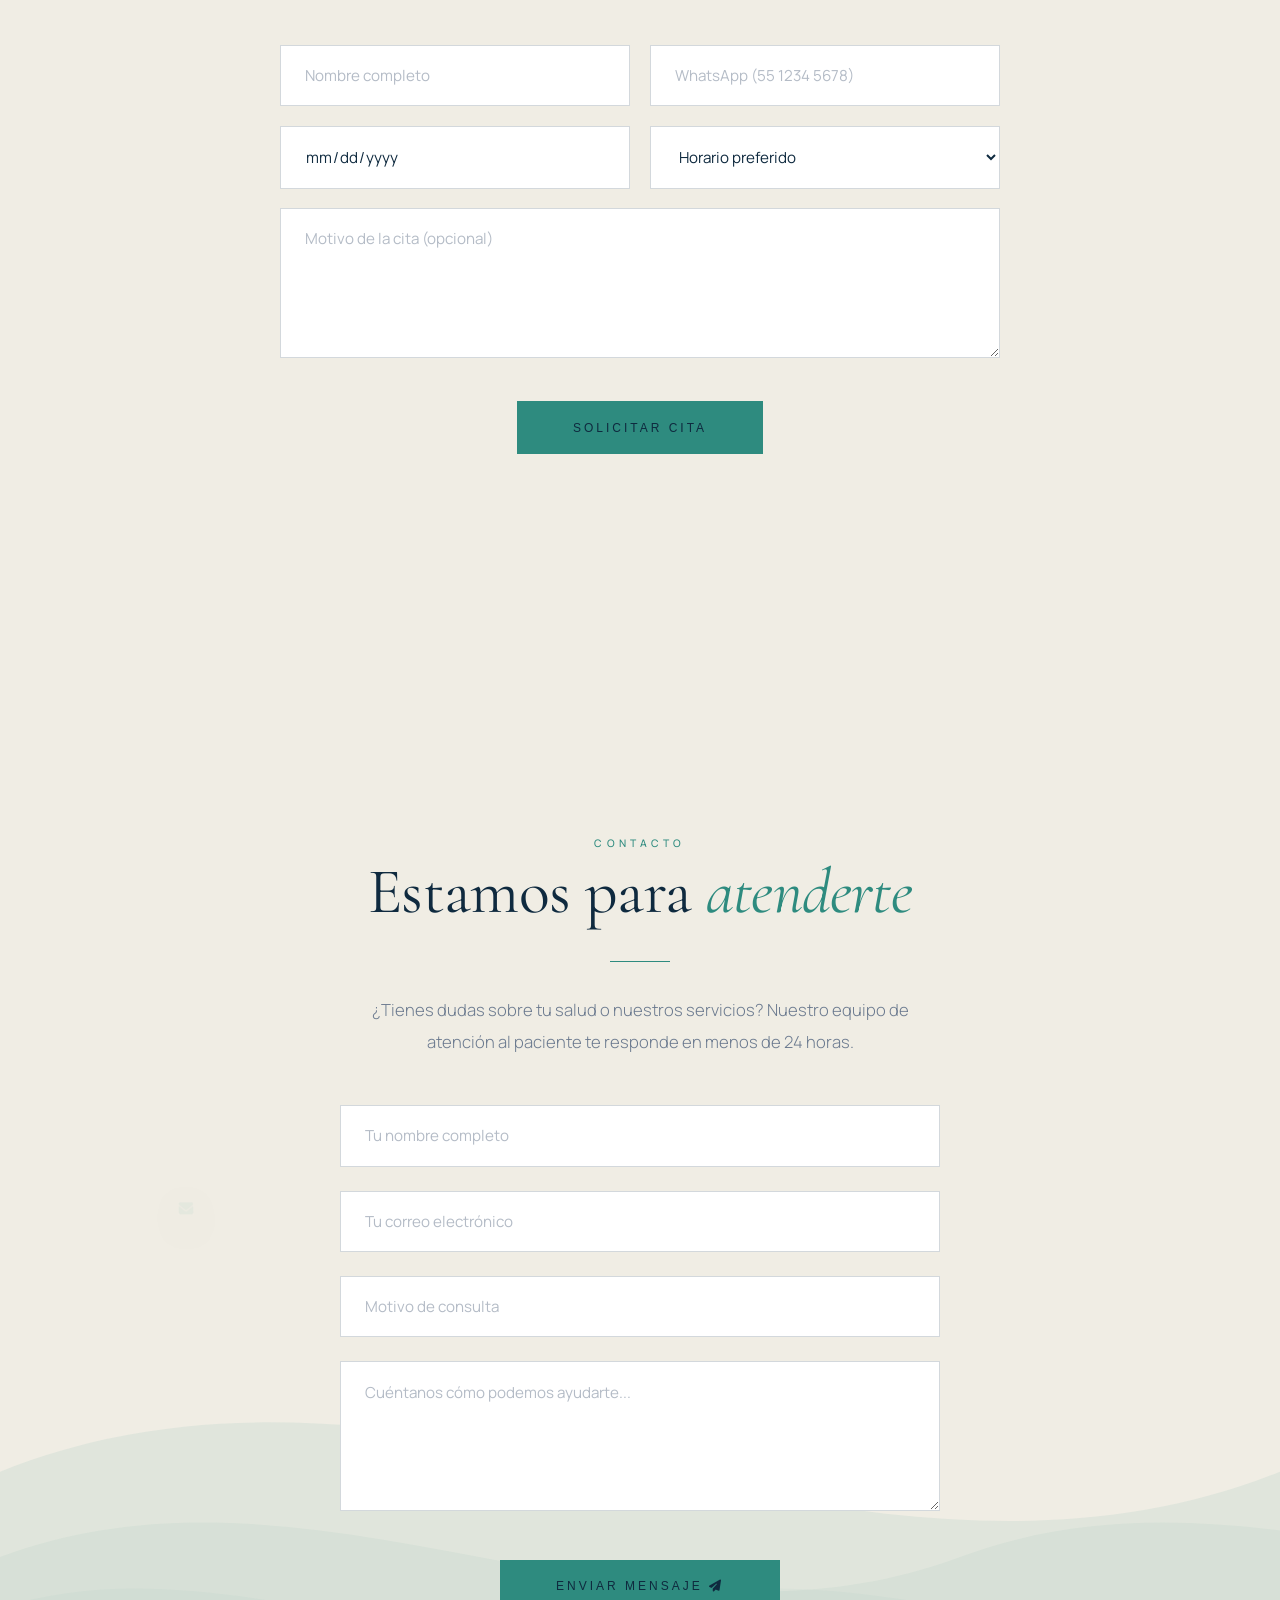
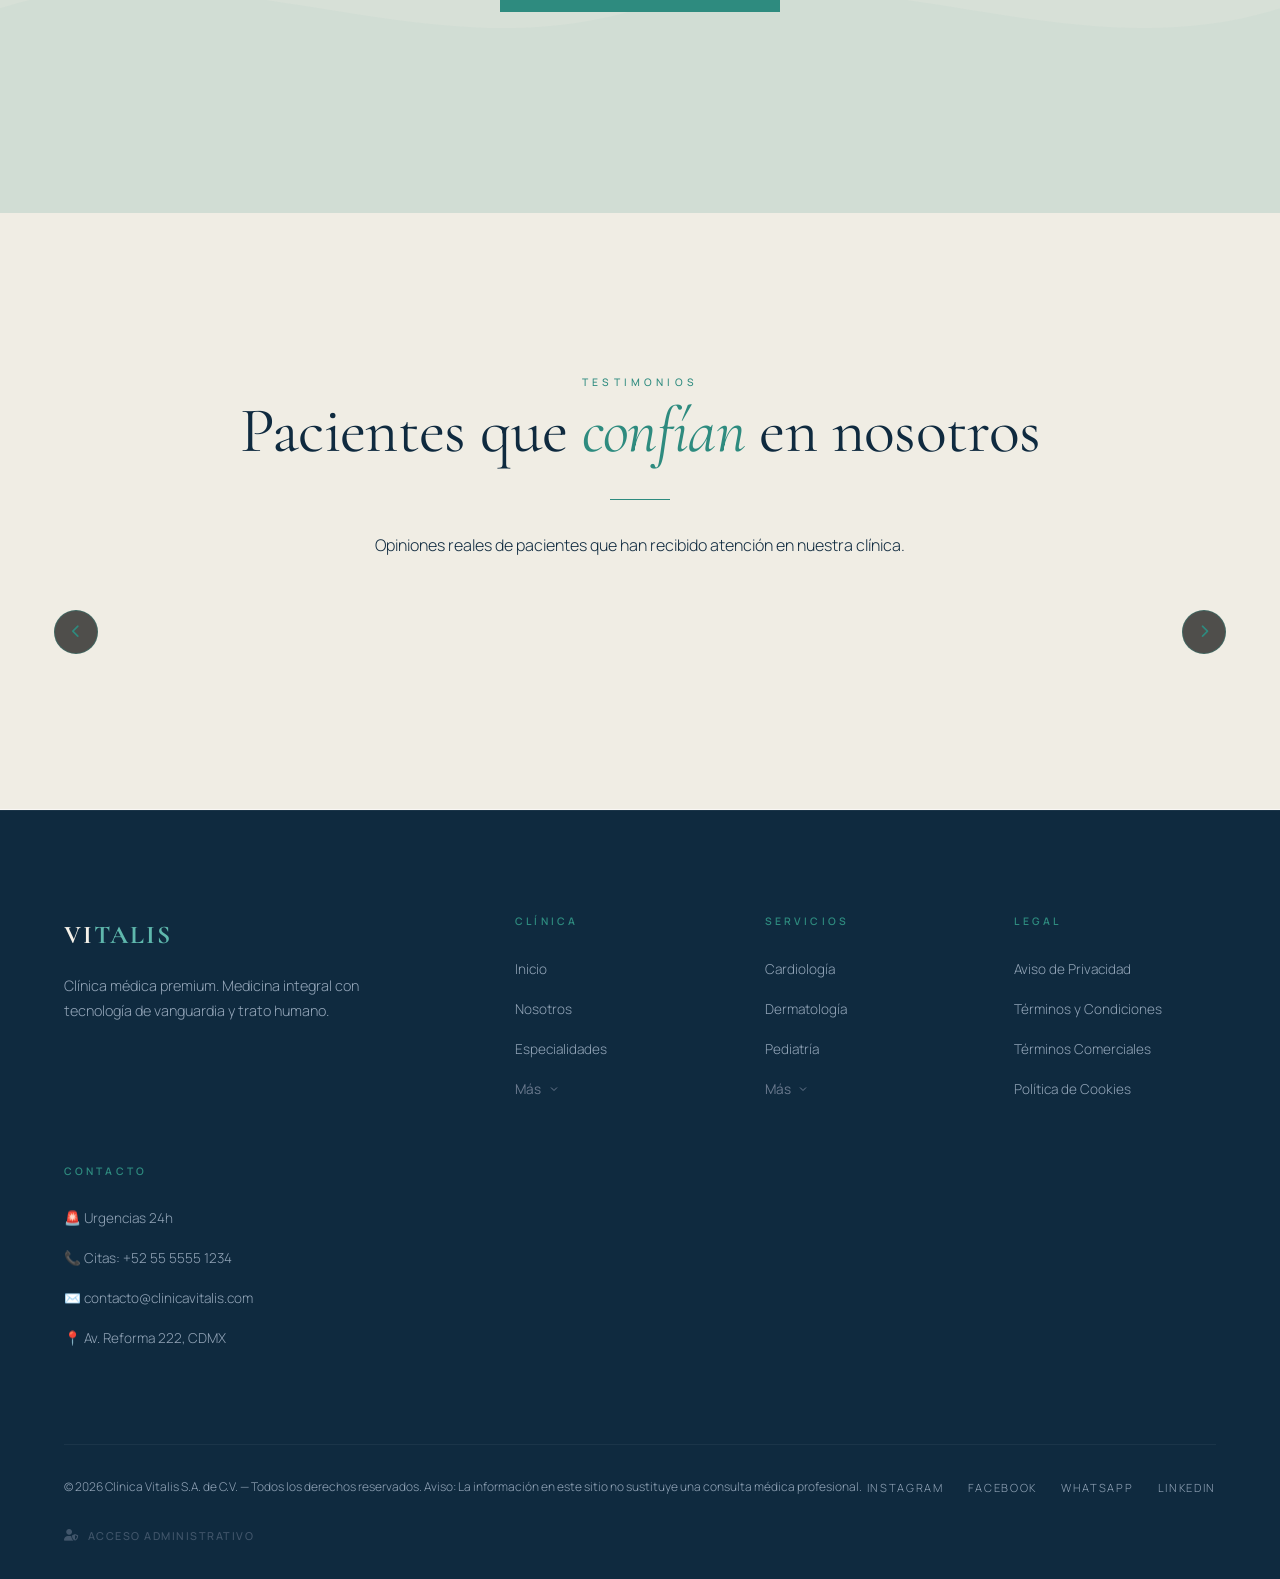
==== commit b7f33541: "Prueba Beta" ====
--- a/index.html
+++ b/index.html
@@ -2,13 +2,13 @@
 <html lang="es-MX">
 <head>
     <meta charset="UTF-8">
-    <meta name="viewport" content="width=device-width, initial-scale=1.0">
+    <meta name="viewport" content="width=device-width, initial-scale=1.0, viewport-fit=cover">
     <meta name="description" content="Estudio creativo especializado en diseño digital, branding y desarrollo web de alto impacto en México.">
     <meta name="theme-color" content="#0a0a0a">
+    <meta name="robots" content="index, follow">
+    <meta name="format-detection" content="telephone=yes">
 
-    <!-- ============================================================
-    OPEN GRAPH
-    ============================================================ -->
+    <!-- Open Graph -->
     <meta property="og:type" content="website">
     <meta property="og:title" content="Studio | Estudio Creativo">
     <meta property="og:description" content="Diseño, estrategia y tecnología fusionados para construir marcas que trascienden lo ordinario.">
@@ -16,73 +16,57 @@
 
     <title>Studio | Estudio Creativo</title>
 
-    <!-- ============================================================
-    FAVICON SVG INLINE
-    ============================================================ -->
+    <!-- Favicon SVG inline -->
     <link rel="icon" href="data:image/svg+xml,%3Csvg xmlns='http://www.w3.org/2000/svg' viewBox='0 0 100 100'%3E%3Crect width='100' height='100' rx='20' fill='%230a0a0a'/%3E%3Ctext x='50' y='68' font-family='Georgia,serif' font-size='55' font-weight='bold' fill='%23c9a96e' text-anchor='middle'%3ES%3C/text%3E%3C/svg%3E">
 
-    <!-- ============================================================
-    CONFIGURACIÓN GLOBAL
-    ============================================================ -->
+    <!-- Configuración global (bloqueante, debe ir primero) -->
     <script src="config.js"></script>
     <script src="theme.js"></script>
 
-    <!-- ============================================================
-    ESTILOS
-    ============================================================ -->
+    <!-- Preload de imagen del hero (LCP - Largest Contentful Paint) -->
+    <!-- ⚠️ IMPORTANTE: Reemplaza esta URL con la de tu hero.backgroundImage en config.js -->
+    <link rel="preload" as="image" href="https://images.unsplash.com/photo-1631217868264-e5b90bb7e133?q=80&w=2091&auto=format&fit=crop">
+
+    <!-- Estilos -->
     <link rel="stylesheet" href="style.css">
     <link rel="stylesheet" href="light.css">
 
-    <!-- ============================================================
-    SUPABASE CDN
-    Necesario para el login discreto del footer (admin-auth.js)
-    ============================================================ -->
-    <script src="https://cdn.jsdelivr.net/npm/@supabase/supabase-js@2"></script>
+    <!-- Font Awesome (carga diferida, no bloquea el primer pintado) -->
+    <link rel="stylesheet" href="https://cdnjs.cloudflare.com/ajax/libs/font-awesome/6.5.2/css/all.min.css" media="print" onload="this.media='all'">
+    <noscript><link rel="stylesheet" href="https://cdnjs.cloudflare.com/ajax/libs/font-awesome/6.5.2/css/all.min.css"></noscript>
+
+    <!-- Supabase CDN (diferido, solo se usa para login discreto del footer) -->
+    <script src="https://cdn.jsdelivr.net/npm/@supabase/supabase-js@2" defer></script>
 </head>
 
 <body>
 
-    <!-- ============================================================
-    CURSOR PERSONALIZADO
-    app.js usa: #cursor, #cursorFollower
-    ============================================================ -->
+    <!-- Cursor personalizado -->
     <div class="cursor" id="cursor" aria-hidden="true"></div>
     <div class="cursor-follower" id="cursorFollower" aria-hidden="true"></div>
 
-    <!-- ============================================================
-    GRAIN OVERLAY
-    Efecto de ruido sutil sobre toda la página
-    ============================================================ -->
+    <!-- Grain overlay -->
     <div class="grain-overlay" aria-hidden="true"></div>
 
-    <!-- ============================================================
-    LOADER
-    El nombre lo pinta app.js desde config.js → loader.text
-    ============================================================ -->
-<div class="loader" id="loader" role="status" aria-label="Cargando página">
-  <div class="loader-inner">
-    <div class="loader-title-wrapper">
-      <span class="loader-title-base"></span>
-      <span class="loader-title-fill" id="loaderTitleFill"></span>
+    <!-- Loader (app.js pinta el nombre desde config.js) -->
+    <div class="loader" id="loader" role="status" aria-label="Cargando página" aria-live="polite">
+        <div class="loader-inner">
+            <div class="loader-title-wrapper">
+                <span class="loader-title-base"></span>
+                <span class="loader-title-fill" id="loaderTitleFill"></span>
+            </div>
+            <div class="loader-percentage" id="loaderPercentage">0%</div>
+        </div>
     </div>
-    <div class="loader-percentage" id="loaderPercentage" aria-live="polite">0%</div>
-  </div>
-</div>
 
-    <!-- ============================================================
-    HEADER / NAVEGACIÓN
-    app.js usa: #header, #nav
-    ============================================================ -->
+    <!-- Header / Navegación -->
     <header class="header" id="header" role="banner">
         <nav class="nav" id="nav" role="navigation" aria-label="Navegación principal"></nav>
     </header>
 
     <main role="main">
 
-        <!-- ========================================================
-        HERO
-        app.js usa: #hero, #heroBg, #heroContent, #scrollIndicator
-        ======================================================== -->
+        <!-- Hero -->
         <section class="hero" id="hero" aria-label="Inicio">
             <div class="hero-bg" id="heroBg" aria-hidden="true"></div>
             <div class="hero-glow" aria-hidden="true"></div>
@@ -100,119 +84,72 @@
             </div>
         </section>
 
-        <!-- ========================================================
-        BLOQUE 1: HISTORIA
-        app.js usa: #storyInner
-        ======================================================== -->
+        <!-- Bloque 1: Historia -->
         <section class="section section-story" id="story">
             <div class="section-inner" id="storyInner"></div>
         </section>
 
-        <!-- ========================================================
-        BLOQUE 2: EQUIPO MÉDICO (opcional)
-        app.js usa: #teamInner
-        Se activa desde config.js → team.enabled
-        ======================================================== -->
+        <!-- Bloque 2: Equipo Médico -->
         <section class="section section-team" id="team">
             <div class="section-inner" id="teamInner"></div>
         </section>
 
-        <!-- ========================================================
-        BLOQUE 3: SERVICIOS
-        app.js usa: #servicesInner
-        ======================================================== -->
+        <!-- Bloque 3: Servicios -->
         <section class="section section-services" id="services">
             <div class="section-inner" id="servicesInner"></div>
         </section>
 
-        <!-- ========================================================
-        BLOQUE 4: GALERÍA / PORTAFOLIO
-        app.js usa: #galleryInner
-        ======================================================== -->
+        <!-- Bloque 4: Galería / Portafolio -->
         <section class="section section-gallery" id="gallery">
             <div class="section-inner" id="galleryInner"></div>
         </section>
 
-        <!-- ========================================================
-        BLOQUE 5: FILOSOFÍA (opcional)
-        app.js usa: #philosophyInner
-        Se activa desde config.js → philosophy.enabled
-        ======================================================== -->
+        <!-- Bloque 5: Filosofía -->
         <section class="section section-philosophy" id="philosophy">
             <div class="section-inner" id="philosophyInner"></div>
         </section>
 
-        <!-- ========================================================
-        BLOQUE 6: E-COMMERCE (acceso a tienda)
-        app.js usa: #ecommerceInner
-        ======================================================== -->
+        <!-- Bloque 6: E-commerce -->
         <section class="section section-ecommerce" id="ecommerce">
             <div class="section-inner" id="ecommerceInner"></div>
         </section>
 
-        <!-- ========================================================
-        BLOQUE 7: BLOG (acceso a blog.html)
-        app.js usa: #blogInner
-        ======================================================== -->
+        <!-- Bloque 7: Blog -->
         <section class="section section-blog" id="blog">
             <div class="section-inner" id="blogInner"></div>
         </section>
 
-        <!-- ========================================================
-        BLOQUE 8: UBICACIÓN (opcional)
-        app.js usa: #locationInner
-        Se activa desde config.js → location.enabled
-        ======================================================== -->
+        <!-- Bloque 8: Ubicación -->
         <section class="section section-location" id="location">
             <div class="section-inner" id="locationInner"></div>
         </section>
 
-        <!-- ========================================================
-        BLOQUE 9: CITAS (opcional)
-        app.js usa: #appointmentsInner
-        Se activa desde config.js → appointments.enabled
-        ======================================================== -->
+        <!-- Bloque 9: Citas -->
         <section class="section section-appointments" id="appointments">
             <div class="section-inner" id="appointmentsInner"></div>
         </section>
 
-        <!-- ========================================================
-        BLOQUE 10: CONTACTO
-        app.js usa: #contactInner
-        ======================================================== -->
+        <!-- Bloque 10: Contacto -->
         <section class="section section-contact" id="contact">
             <div class="section-inner" id="contactInner"></div>
         </section>
 
-        <!-- ========================================================
-        BLOQUE 11: TESTIMONIOS
-        app.js usa: #testimonialsInner
-        Se construye al final porque carga datos asíncronos de Supabase
-        ======================================================== -->
+        <!-- Bloque 11: Testimonios -->
         <section class="section section-testimonials" id="testimonials">
             <div class="section-inner" id="testimonialsInner"></div>
         </section>
 
     </main>
 
-    <!-- ============================================================
-    FOOTER
-    app.js usa: #footerInner
-    admin-auth.js usa: [data-admin-link] dentro del footer
-    ============================================================ -->
+    <!-- Footer -->
     <footer class="footer" id="footer" role="contentinfo">
         <div class="footer-inner" id="footerInner"></div>
     </footer>
 
-    <!-- ============================================================
-    SCRIPTS
-    Orden importante:
-    1. theme.js   → aplica colores y fuentes de config.js
-    2. app.js     → construye todas las secciones y animaciones
-    3. admin-auth.js → inyecta el enlace discreto de login admin
-    ============================================================ -->
+    <!-- Scripts -->
     <script src="app.js"></script>
     <script src="admin-auth.js"></script>
+    <script src="cookie-consent.js" defer></script>
 
 </body>
 </html>
--- a/style.css
+++ b/style.css
@@ -1,5 +1,5 @@
 /* ============================================================
-   STYLE.CSS — ORGANIZADO Y OPTIMIZADO
+   STYLE.CSS — OPTIMIZADO Y LIMPIO
    ÍNDICE:
    01 Reset & variables          11 E-commerce
    02 Accesibilidad (focus)      12 Blog (tinta dorada)
@@ -95,7 +95,7 @@
 }
 .loader.hidden { opacity: 0; visibility: hidden; }
 .loader-inner { text-align: center; position: relative; }
-.loader-title-wrapper { position: relative; display: inline-block; margin-bottom: 1.5rem; }
+.loader-title-wrapper { position: relative; display: inline-block; margin-bottom: 1.5rem; --p: 0%; }
 .loader-title-base {
   font-family: var(--font-display); font-size: clamp(2rem, 6vw, 4rem); font-weight: 700;
   letter-spacing: 0.15em; text-transform: uppercase; color: rgba(255, 255, 255, 0.1); display: block;
@@ -174,6 +174,24 @@
   color: var(--color-text-muted); transition: color .3s, background .3s;
 }
 .nav-more-panel a:hover { color: var(--color-accent); background: rgba(var(--accent-rgb), .06); }
+
+.header:not(.scrolled):not(.menu-open) {
+  background: linear-gradient(to bottom, rgba(10, 10, 10, .42), rgba(10, 10, 10, 0));
+}
+
+.header:not(.scrolled):not(.menu-open) .nav-logo,
+.header:not(.scrolled):not(.menu-open) .nav-links a,
+.header:not(.scrolled):not(.menu-open) .nav-cta {
+  color: #fff;
+  text-shadow: 0 1px 10px rgba(0, 0, 0, .45);
+}
+
+/* La parte acentuada del logo un poco más clara para resaltar */
+.header:not(.scrolled):not(.menu-open) .nav-logo span { color: var(--color-accent-light); }
+
+/* Borde del CTA y líneas del menú hamburguesa en blanco */
+.header:not(.scrolled):not(.menu-open) .nav-cta { border-color: rgba(255, 255, 255, .55); }
+.header:not(.scrolled):not(.menu-open) .nav-hamburger span { background: #fff; }
 
 @media (max-width: 1080px) {
   .nav-hamburger { display: flex; }
@@ -350,15 +368,25 @@
   .story-grid { grid-template-columns: 1fr; }
   .story-image-wrapper { aspect-ratio: 4/3; }
 }
-@media (max-width: 480px) { .story-ribbon svg { width: 80px; opacity: .4; } }
+@media (max-width: 480px) {
+  .story-ribbon svg { width: 80px; opacity: .4; }
+  .section-story { padding-left: 1.2rem; padding-right: 1.2rem; }
+  .story-grid { gap: 2rem; }
+  .story-text p { font-size: .95rem; overflow-wrap: break-word; }
+  .story-stat-row { flex-wrap: wrap; gap: 1.5rem; }
+  .story-image-wrapper { aspect-ratio: 4/3; }
+}
+@media (max-width: 360px) {
+  .story-text p { font-size: .9rem; }
+  .story-stat-row { gap: 1rem; }
+}
 
 /* ============ 08 BLOQUE 2 — SERVICIOS + LUZ QUE CAE ============ */
-.section-services { background: var(--color-bg-alt); }
+.section-services { background: var(--color-bg-alt); contain: layout style paint; }
 .services-header { text-align: center; max-width: 700px; margin: 0 auto 5rem; }
 .services-header p { color: var(--color-text-muted); font-size: 1.05rem; }
 .services-grid { display: grid; grid-template-columns: repeat(auto-fit, minmax(280px, 1fr)); gap: 2px; }
 
-/* Service Card - definición unificada */
 .service-card {
   position: relative; padding: clamp(2rem, 4vw, 3.5rem);
   background: rgba(255,255,255,0.02); border: 1px solid rgba(255,255,255,0.05);
@@ -390,7 +418,6 @@
 }
 .service-more:hover { color: var(--color-accent-light); }
 
-/* Luz que cae */
 .services-light-container { position: absolute; top: 0; left: 0; width: 100%; height: 100%; pointer-events: none; overflow: hidden; z-index: 0; }
 .light-beam {
   position: absolute; top: -20%; left: 50%; transform: translateX(-50%); width: 200px; height: 150%;
@@ -419,7 +446,6 @@
   text-shadow: 0 0 40px rgba(var(--accent-rgb),0.6), 0 0 80px rgba(var(--accent-rgb),0.3), 0 0 120px rgba(var(--accent-rgb),0.15), 0 0 160px rgba(var(--accent-rgb),0.08);
 }
 
-/* Servicios - Imagen watermark */
 .service-bg-img {
   position: absolute; inset: 0; z-index: 0;
   background-size: cover; background-position: center;
@@ -432,7 +458,6 @@
 .service-card:hover .service-bg-img { opacity: .14; transform: scale(1.06); }
 .service-card > *:not(.service-bg-img) { position: relative; z-index: 1; }
 
-/* Servicios - Toggle */
 .services-grid:not(.all-visible) .service-hidden { display: none; }
 .services-toggle-wrap { text-align: center; margin-top: clamp(2.5rem, 5vw, 4rem); position: relative; z-index: 1; }
 .services-toggle {
@@ -447,7 +472,6 @@
 .services-toggle svg { width: 12px; height: 12px; transition: transform .3s var(--ease-out-expo); }
 .services-toggle[aria-expanded="true"] svg { transform: rotate(180deg); }
 
-/* Servicios - Flip Card */
 .service-card {
   background: transparent; border: none; padding: 0;
   overflow: visible; perspective: 1400px; display: flex;
@@ -505,7 +529,6 @@
 .service-card.flipped .service-front { pointer-events: none; }
 .service-card:not(.flipped) .service-back { pointer-events: none; }
 
-/* Servicios - Formato rico */
 .service-desc-full p { margin-bottom: .7rem; }
 .service-desc-full strong { color: var(--color-white); }
 .service-desc-full em { color: var(--color-accent-light); }
@@ -522,7 +545,6 @@
   font-style: italic; color: var(--color-text);
 }
 
-/* Servicios - Carrusel */
 .services-carousel { position: relative; display: block; }
 .services-track {
   display: grid;
@@ -578,7 +600,6 @@
 .services-hint.hide { opacity: 0; }
 @keyframes hintFloat { 0%, 100% { transform: translateX(0); } 50% { transform: translateX(8px); } }
 
-/* Servicios - Número fantasma */
 .services-ghost {
   position: absolute; top: -2.8rem; right: .5rem;
   font-family: var(--font-display); font-style: italic;
@@ -592,7 +613,6 @@
   to { opacity: 1; transform: translateY(0) scale(1); }
 }
 
-/* Servicios - Brillo diagonal */
 .service-face::after {
   content: ''; position: absolute; inset: 0;
   background: linear-gradient(105deg, transparent 40%, rgba(255,255,255,.07) 50%, transparent 60%);
@@ -602,7 +622,6 @@
 }
 .service-card:hover .service-face::after { transform: translateX(130%); }
 
-/* Servicios - Entrada cinematográfica */
 .services-carousel .service-card {
   opacity: 0; transform: translateY(30px); filter: blur(6px);
   transition: opacity .8s var(--ease-out-expo), transform .8s var(--ease-out-expo), filter .8s var(--ease-out-expo);
@@ -636,7 +655,7 @@
 }
 
 /* ============ 09 BLOQUE 3 — GALERÍA (carrusel parallax) ============ */
-.section-gallery { background: var(--color-bg); padding-bottom: clamp(4rem, 8vw, 8rem); overflow: hidden; }
+.section-gallery { background: var(--color-bg); padding-bottom: clamp(4rem, 8vw, 8rem); overflow: hidden; contain: layout style paint; }
 .gallery-header { text-align: center; max-width: 700px; margin: 0 auto clamp(3rem, 6vw, 5rem); padding: 0 clamp(1.5rem, 5vw, 6rem); }
 .gallery-header p { color: var(--color-text-muted); font-size: 1.05rem; }
 .gallery-carousel-wrapper { position: relative; width: 100%; overflow: hidden; padding: 2rem 0; cursor: grab; -webkit-user-select: none; user-select: none; touch-action: pan-y; }
@@ -644,8 +663,7 @@
 .gallery-carousel { display: flex; gap: clamp(1rem, 2vw, 2rem); padding: 0 clamp(2rem, 5vw, 8rem); transition: none; }
 .gallery-carousel.is-snapping { transition: transform 0.8s cubic-bezier(0.16, 1, 0.3, 1); }
 .gallery-slide { position: relative; flex-shrink: 0; overflow: hidden; border-radius: 4px; transition: transform 0.6s var(--ease-out-expo), opacity 0.6s var(--ease-out-expo); }
-.gallery-slide:nth-child(odd) { width: clamp(280px, 45vw, 500px); height: clamp(380px, 60vw, 650px); }
-.gallery-slide:nth-child(even) { width: clamp(320px, 50vw, 580px); height: clamp(320px, 45vw, 480px); }
+.gallery-slide { width: clamp(280px, 45vw, 500px); height: clamp(380px, 60vw, 650px); }
 .gallery-slide-img-wrapper { position: absolute; inset: -20%; overflow: hidden; }
 .gallery-slide-img { width: 100%; height: 100%; object-fit: cover; transition: transform 0.6s var(--ease-out-expo), filter 0.6s var(--ease-out-expo); filter: brightness(0.85) saturate(0.9); pointer-events: none; }
 .gallery-slide:hover .gallery-slide-img { filter: brightness(1.1) saturate(1.3); }
@@ -685,7 +703,7 @@
   80% { opacity: 0.6; } 100% { opacity: 0; }
 }
 @media (max-width: 768px) {
-  .gallery-slide:nth-child(odd), .gallery-slide:nth-child(even) { width: clamp(260px, 75vw, 320px); height: clamp(340px, 90vw, 420px); }
+  .gallery-slide { width: clamp(260px, 75vw, 320px); height: clamp(340px, 90vw, 420px); }
   .gallery-carousel { padding: 0 1.5rem; gap: 1rem; }
 }
 
@@ -900,7 +918,7 @@
 }
 
 /* ============ 15 TESTIMONIOS ============ */
-.section-testimonials { background: var(--color-bg-alt); }
+.section-testimonials { background: var(--color-bg-alt); contain: layout style paint; }
 .testimonials-header { text-align: center; margin-bottom: 3rem; }
 .testimonials-carousel { position: relative; max-width: 1400px; margin: 0 auto; }
 .testimonials-track { display: flex; gap: 1.5rem; overflow-x: auto; scroll-snap-type: x mandatory; padding: 1rem .5rem 2rem; scrollbar-width: none; }
@@ -1045,75 +1063,35 @@
 [data-personality="minimal"] .post-card:hover { transform: none; }
 [data-personality="minimal"] .services-header .section-heading { text-shadow: none !important; }
 
-/* ============================================================
-   ✅ HERO SPLIT ARTÍSTICO — texto izquierda / imagen derecha
-   ============================================================ */
-
-/* El hero reparte: contenido a la izquierda, imagen a la derecha */
-[data-hero-layout="split"] .hero {
-  justify-content: flex-start;
-  align-items: center;
-}
-
-/* — Columna de texto: ancha fija, centrada vertical, sin montarse — */
+[data-hero-layout="split"] .hero { justify-content: flex-start; align-items: center; }
 [data-hero-layout="split"] .hero-content {
-  position: relative;
-  z-index: 4;
-  width: min(46%, 620px);
-  max-width: 46%;
+  position: relative; z-index: 4;
+  width: min(46%, 620px); max-width: 46%;
   margin-left: clamp(1.5rem, 6vw, 7rem);
-  text-align: left;
-  padding: 0;
-}
-
-/* Toque artístico: línea acento junto al eyebrow */
-[data-hero-layout="split"] .hero-eyebrow {
-  display: inline-flex;
-  align-items: center;
-  gap: .9rem;
-}
+  text-align: left; padding: 0;
+}
+[data-hero-layout="split"] .hero-eyebrow { display: inline-flex; align-items: center; gap: .9rem; }
 [data-hero-layout="split"] .hero-eyebrow::before {
-  content: '';
-  width: 42px;
-  height: 1px;
-  background: var(--color-accent);
-}
-
-/* Título y subtítulo contenidos en su columna */
+  content: ''; width: 42px; height: 1px; background: var(--color-accent);
+}
 [data-hero-layout="split"] .hero-title { font-size: clamp(2.8rem, 5vw, 5rem); }
 [data-hero-layout="split"] .hero-subtitle { margin: 0 0 2.5rem; max-width: 46ch; }
-
-/* — Imagen: marco derecho, luminosa, con sombra suave — */
 [data-hero-layout="split"] .hero-bg {
-  z-index: auto;                 /* deja que el marco vaya DETRÁS */
-  top: 10%;
-  bottom: 12%;
-  left: 53%;
-  right: clamp(1rem, 4vw, 4.5rem);
+  z-index: auto; top: 10%; bottom: 12%;
+  left: 53%; right: clamp(1rem, 4vw, 4.5rem);
   filter: brightness(.92) saturate(1);
-  border-radius: 20px;
-  border: 1px solid rgba(255,255,255,.16);
+  border-radius: 20px; border: 1px solid rgba(255,255,255,.16);
   box-shadow: 0 40px 80px rgba(15, 42, 63, .25);
   transform: none !important;
 }
-
-/* Marco acento desplazado detrás de la imagen (look editorial) */
 [data-hero-layout="split"] .hero-bg::before {
-  content: '';
-  position: absolute;
-  inset: 0;
-  z-index: -1;
+  content: ''; position: absolute; inset: 0; z-index: -1;
   transform: translate(18px, 18px);
-  border: 1px solid rgba(var(--accent-rgb), .4);
-  border-radius: 20px;
-}
-
-/* Velo suave solo abajo (no tapa el texto) */
+  border: 1px solid rgba(var(--accent-rgb), .4); border-radius: 20px;
+}
 [data-hero-layout="split"] .hero-bg::after {
   background: linear-gradient(180deg, transparent 60%, rgba(15, 42, 63, .18) 100%);
 }
-
-/* — Móvil: vuelve al hero centrado a pantalla completa — */
 @media (max-width: 900px) {
   [data-hero-layout="split"] .hero { justify-content: center; }
   [data-hero-layout="split"] .hero-content {
@@ -1126,14 +1104,31 @@
   [data-hero-layout="split"] .hero-bg {
     top: -20%; bottom: -20%; left: -20%; right: -20%;
     border-radius: 0; border: none; box-shadow: none;
-    filter: brightness(.35) saturate(.8);
-    z-index: 0;
+    filter: brightness(.35) saturate(.8); z-index: 0;
   }
   [data-hero-layout="split"] .hero-bg::before { display: none; }
 }
 
 /* ============ 19 UBICACIÓN + CITAS + PATROCINADORES ============ */
-.section-location { background: var(--color-bg); }
+.section-location { background: var(--color-bg); position: relative; overflow: hidden; }
+.section-location::before {
+  content: ''; position: absolute; inset: 0;
+  background-image: var(--location-img, none);
+  background-size: cover; background-position: center top;
+  opacity: .10; filter: grayscale(1) brightness(1.35);
+  -webkit-mask-image: linear-gradient(180deg, #000 0%, rgba(0,0,0,.5) 45%, transparent 80%);
+  mask-image: linear-gradient(180deg, #000 0%, rgba(0,0,0,.5) 45%, transparent 80%);
+  pointer-events: none; z-index: 0;
+}
+html[data-theme="dark"] .section-location::before { opacity: .07; filter: grayscale(1) brightness(.9); }
+.section-location::after {
+  content: ''; position: absolute; top: 0; left: 50%; transform: translateX(-50%);
+  width: min(70%, 700px); height: 1px;
+  background: linear-gradient(90deg, transparent, rgba(var(--accent-rgb), .5), transparent);
+  pointer-events: none;
+}
+.section-location .section-inner { position: relative; z-index: 1; }
+
 .location-header { text-align: center; max-width: 700px; margin: 0 auto clamp(3rem, 6vw, 5rem); }
 .location-header p { color: var(--color-text-muted); font-size: 1.05rem; }
 .location-grid { display: grid; grid-template-columns: 1.2fr 1fr; gap: clamp(2rem, 4vw, 4rem); align-items: stretch; max-width: 1200px; margin: 0 auto; }
@@ -1153,13 +1148,16 @@
 .location-directions:hover { background: var(--color-accent-light); transform: translateY(-2px); }
 @media (max-width: 900px) { .location-grid { grid-template-columns: 1fr; } .location-map { min-height: 320px; } }
 
-.section-appointments { background: var(--color-bg-alt); }
+.section-appointments { background: var(--color-bg-alt); overflow-x: clip; }
 .appt-header { text-align: center; max-width: 700px; margin: 0 auto 3rem; }
 .appt-header p { color: var(--color-text-muted); font-size: 1.05rem; }
 .appt-form { max-width: 720px; margin: 0 auto; display: flex; flex-direction: column; gap: 1.2rem; text-align: left; }
 .appt-row { display: grid; grid-template-columns: 1fr 1fr; gap: 1.2rem; }
 .appt-form select.form-input { cursor: pointer; }
 .appt-form input[type="date"].form-input { color-scheme: dark; }
+.appt-form input, .appt-form select, .appt-form textarea {
+  width: 100%; max-width: 100%; min-width: 0; box-sizing: border-box;
+}
 @media (max-width: 640px) { .appt-row { grid-template-columns: 1fr; } }
 
 .partners-strip { margin-top: clamp(4rem, 8vw, 7rem); text-align: center; }
@@ -1272,241 +1270,165 @@
 .team-back-btn { margin-top: auto; }
 
 /* ============================================================
-🏥 TEMA CLARO CLÍNICA — AJUSTES DE CONTRASTE
-(El sitio nació en dark; este bloque adapta los textos a fondo claro)
-============================================================ */
-/* Títulos que viven sobre fondo claro → oscuros */
-.section-heading,
-.service-title,
-.team-name,
-.testimonial-name,
-.location-card h4,
-.philosophy-quote,
-.service-desc-full strong { color: var(--color-text); }
-
-/* Textos que viven sobre fondo OSCURO (hero) → aclarar */
-.hero-subtitle,
-.scroll-indicator-text { color: rgba(255,255,255,.85); }
-
-/* Header al hacer scroll: claro en vez de oscuro */
-.header.scrolled { background: rgba(250,248,245,.92); }
-
-/* Footer (fondo oscuro) → textos gris-azulado claros */
-.footer-col a, .footer-copy, .footer-socials a, .footer-brand-desc { color: #93A5B8; }
-.footer-col a:hover, .footer-socials a:hover { color: #ffffff; }
-
-/* Marcas de agua más sutiles sobre fondo claro */
-.service-bg-img { opacity: .05; }
-.service-card:hover .service-bg-img { opacity: .1; }
-.service-number { color: rgba(var(--accent-rgb), .3); }
-.service-number-sm { color: rgba(var(--accent-rgb), .5); }
-
-/* ============================================================
-🏥 BLOQUE 2 — REFINADO TEMA CLARO
-"Sin negros: todo tenue, limpio y artístico"
-(Agregar al FINAL de style.css)
-============================================================ */
-
-/* ── 1. INTRO / HERO — lo primero que se ve: IMPECABLE ── */
-/* Título y subtítulo en tinta azul-noche sobre crema (legibles) */
-[data-hero-layout="split"] .hero-title,
-.hero-title { color: var(--color-text); }
-
-[data-hero-layout="split"] .hero-subtitle { color: var(--color-text-muted); }
-
-/* CTA visible: borde y texto en verde clínico */
-[data-hero-layout="split"] .hero-cta,
-.hero-cta {
+   🏥 TEMA CLARO CLÍNICA — AJUSTES DE CONTRASTE
+   Solo se aplican bajo html[data-theme="light"]
+   ============================================================ */
+html[data-theme="light"] .section-heading,
+html[data-theme="light"] .service-title,
+html[data-theme="light"] .team-name,
+html[data-theme="light"] .testimonial-name,
+html[data-theme="light"] .location-card h4,
+html[data-theme="light"] .philosophy-quote,
+html[data-theme="light"] .service-desc-full strong { color: var(--color-text); }
+
+html[data-theme="light"] .scroll-indicator-text { color: rgba(255,255,255,.85); }
+
+html[data-theme="light"] .header.scrolled { background: rgba(250,248,245,.92); }
+
+html[data-theme="light"] .footer-col a,
+html[data-theme="light"] .footer-copy,
+html[data-theme="light"] .footer-socials a,
+html[data-theme="light"] .footer-brand-desc { color: #93A5B8; }
+html[data-theme="light"] .footer-col a:hover,
+html[data-theme="light"] .footer-socials a:hover { color: #ffffff; }
+
+html[data-theme="light"] .service-bg-img { opacity: .05; }
+html[data-theme="light"] .service-card:hover .service-bg-img { opacity: .1; }
+html[data-theme="light"] .service-number { color: rgba(var(--accent-rgb), .3); }
+html[data-theme="light"] .service-number-sm { color: rgba(var(--accent-rgb), .5); }
+
+/* Hero claro */
+html[data-theme="light"] .hero-title { color: var(--color-text); }
+html[data-theme="light"] .hero-subtitle { color: var(--color-text-muted); }
+html[data-theme="light"] .hero-cta {
   color: var(--color-accent);
   border-color: rgba(var(--accent-rgb), .55);
   background: transparent;
 }
-[data-hero-layout="split"] .hero-cta:hover,
-.hero-cta:hover {
+html[data-theme="light"] .hero-cta:hover {
   background: var(--color-accent);
   border-color: var(--color-accent);
   color: #ffffff;
 }
-
-/* Glow artístico SUAVE (se quita el tinte morado, queda acuarela verde) */
-.hero-glow {
+html[data-theme="light"] .hero-glow {
   background: radial-gradient(ellipse at center bottom,
     rgba(var(--accent-rgb), .16) 0%,
     rgba(var(--accent-rgb), .06) 45%,
     transparent 75%);
 }
-
-/* La foto del hero: luminosa, con sombra suave de acuarela (sin velo negro) */
-[data-hero-layout="split"] .hero-bg {
+html[data-theme="light"][data-hero-layout="split"] .hero-bg {
   filter: brightness(1) saturate(1);
   box-shadow: 0 30px 70px rgba(15, 42, 63, .18);
 }
-[data-hero-layout="split"] .hero-bg::after {
+html[data-theme="light"][data-hero-layout="split"] .hero-bg::after {
   background: linear-gradient(180deg, transparent 65%, rgba(15, 42, 63, .15) 100%);
 }
 
-/* ── 2. LOADER — abre en crema, no en negro (primera impresión) ── */
-.loader { background: var(--color-bg); }
-.loader-title-base { color: rgba(15, 42, 63, .10); }
-.loader-title-fill { color: var(--color-accent); }
-.loader-percentage { color: var(--color-text-muted); }
-
-/* ── 3. CURSOR — sin blend "difference" (en crema se veía rojo) ── */
-.cursor { mix-blend-mode: normal; }
-
-/* ── 4. FOTOS SIN VELAS NEGRAS (tenue, casi artístico) ── */
-/* Equipo: el degradado negro del pie de foto → tinte azul muy suave */
-.team-photo::after {
+/* Loader claro */
+html[data-theme="light"] .loader { background: var(--color-bg); }
+html[data-theme="light"] .loader-title-base { color: rgba(15, 42, 63, .10); }
+html[data-theme="light"] .loader-title-fill { color: var(--color-accent); }
+html[data-theme="light"] .loader-percentage { color: var(--color-text-muted); }
+
+/* Cursor claro */
+html[data-theme="light"] .cursor { mix-blend-mode: normal; }
+
+/* Velos sobre fotos (modo claro) */
+html[data-theme="light"] .team-photo::after {
   background: linear-gradient(to top, rgba(15, 42, 63, .14), transparent 45%);
 }
-
-/* Galería: velo tenue solo para leer el caption */
-.gallery-slide::after {
+html[data-theme="light"] .gallery-slide::after {
   background: linear-gradient(to top, rgba(15, 42, 63, .38), transparent 55%);
 }
-
-/* Blog: mismo tratamiento suave */
-.post-image-overlay {
+html[data-theme="light"] .post-image-overlay {
   background: linear-gradient(to top, rgba(15, 42, 63, .35), transparent 45%);
 }
 
-/* ── 5. MENÚS Y PANELES FLOTANTES — claros, no negros ── */
-.nav-more-panel {
+/* Menús/paneles claros */
+html[data-theme="light"] .nav-more-panel {
   background: rgba(250, 248, 245, .97);
   border: 1px solid rgba(15, 42, 63, .08);
 }
-.nav-more-panel a { color: var(--color-text-muted); }
-.nav-more-panel a:hover {
+html[data-theme="light"] .nav-more-panel a { color: var(--color-text-muted); }
+html[data-theme="light"] .nav-more-panel a:hover {
   color: var(--color-accent);
   background: rgba(var(--accent-rgb), .07);
 }
-.header.menu-open { background: var(--color-bg) !important; }
-
+html[data-theme="light"] .header.menu-open { background: var(--color-bg) !important; }
 @media (max-width: 1080px) {
-  .nav-links { background: var(--color-bg); }
-}
-
-/* ============================================================
-   ✅ GALERÍA: TODAS LAS FOTOS CON LA MISMA MEDIDA (vertical)
-   Unifica las slides PARES con las IMPARES para que todas
-   conserven el formato vertical de tu captura.
-   (object-fit: cover recorta cualquier foto original a este marco)
-   ============================================================ */
-.gallery-slide:nth-child(odd),
-.gallery-slide:nth-child(even) {
-  width: clamp(280px, 45vw, 500px);
-  height: clamp(380px, 60vw, 650px);
-}
-
-/* En móvil ya eran uniformes, pero lo reafirmamos */
-@media (max-width: 768px) {
-  .gallery-slide:nth-child(odd),
-  .gallery-slide:nth-child(even) {
-    width: clamp(260px, 75vw, 320px);
-    height: clamp(340px, 90vw, 420px);
-  }
-}
-
-/* ============================================================
-   ✅ IMÁGENES: tono apagado premium + resaltado suave al hover
-   ------------------------------------------------------------
-   Por defecto: un poco más oscuras y grises (look editorial).
-   Al hover / seleccionar: vuelve el color real, pero SIN el
-   brillo exagerado (se quita el brightness > 1).
-   Ajusta los 3 valores de filter a tu gusto.
-   ============================================================ */
-
-/* Estado normal: apagado / grisáceo elegante */
+  html[data-theme="light"] .nav-links { background: var(--color-bg); }
+}
+
+/* Imágenes: tono apagado premium + resaltado suave al hover (solo claro) */
 html[data-theme="light"] .gallery-slide-img,
 html[data-theme="light"] .product-image,
 html[data-theme="light"] .post-image,
 html[data-theme="light"] .team-photo img {
   filter: grayscale(0.45) brightness(0.85) saturate(0.8);
 }
-
-/* Al pasar el mouse / seleccionar: color real, brillo controlado */
 html[data-theme="light"] .gallery-slide:hover .gallery-slide-img,
 html[data-theme="light"] .product-card:hover .product-image,
 html[data-theme="light"] .post-card:hover .post-image,
 html[data-theme="light"] .team-card:hover .team-photo img {
   filter: grayscale(0) brightness(0.97) saturate(1.05);
 }
-@media (max-width: 480px) {
-  .section-story { padding-left: 1.2rem; padding-right: 1.2rem; }
-  .story-grid { gap: 2rem; }
-  .story-text p { font-size: .95rem; overflow-wrap: break-word; }
-  .story-stat-row { flex-wrap: wrap; gap: 1.5rem; }
-  .story-image-wrapper { aspect-ratio: 4/3; }
-}
-@media (max-width: 360px) {
-  .story-text p { font-size: .9rem; }
-  .story-stat-row { gap: 1rem; }
-}
-
-/* Fix iOS: fuerza GPU para que las caras no se transparenten */
+
+/* Galería librería v2 */
+.gallery-slide + .gallery-slide { margin-left: clamp(-3.5rem, -4vw, -1.5rem); }
+.gallery-slide {
+  border-radius: 6px 18px 18px 6px;
+  border-left: 3px solid rgba(var(--accent-rgb), .35);
+  box-shadow: -14px 0 28px rgba(15, 42, 63, .18);
+  transition: transform .45s var(--ease-out-expo), opacity .45s, box-shadow .45s;
+  will-change: transform;
+}
+.gallery-carousel.no-anim,
+.gallery-carousel.no-anim .gallery-slide,
+.gallery-carousel.no-anim .gallery-slide-img { transition: none !important; }
+
+/* Galería lite móvil */
+@media (max-width: 768px) {
+  .gallery-slide + .gallery-slide { margin-left: 0; }
+  .gallery-slide {
+    border-radius: 10px;
+    border-left: none;
+    box-shadow: 0 6px 16px rgba(15, 42, 63, .12);
+    transition: none;
+    will-change: auto;
+  }
+  .gallery-carousel { gap: 1rem; }
+}
+
+/* iOS: GPU para flip de servicios */
 .service-front, .service-back {
   -webkit-backface-visibility: hidden;
   backface-visibility: hidden;
   transform: translateZ(0);
 }
 .service-back { transform: rotateY(180deg) translateZ(0); }
-
 @media (max-width: 400px) {
   .service-face { padding: 1.5rem 1.2rem; }
 }
 
-/* ============================================================
-   📚 GALERÍA "LIBRERÍA" v2 — TODA la tarjeta tipo libro
-   (apiladas + lomo salido; el giro lo aplica app.js)
-   ============================================================ */
-.gallery-slide + .gallery-slide { margin-left: clamp(-3.5rem, -4vw, -1.5rem); } /* apila */
-
-.gallery-slide {
-  border-radius: 6px 18px 18px 6px;                    /* lomo esquinado */
-  border-left: 3px solid rgba(var(--accent-rgb), .35); /* lomo salido */
-  box-shadow: -14px 0 28px rgba(15, 42, 63, .18);       /* sombra de apilado */
-  transition: transform .45s var(--ease-out-expo), opacity .45s, box-shadow .45s;
-  will-change: transform;
-}
-
-/* Apaga transiciones SOLO durante el salto invisible del loop */
-.gallery-carousel.no-anim,
-.gallery-carousel.no-anim .gallery-slide,
-.gallery-carousel.no-anim .gallery-slide-img {
-  transition: none !important;
-}
-
-/* ============================================================
-   🏥 UBICACIÓN: fachada discreta de fondo (watermark elegante)
-   ============================================================ */
-.section-location { position: relative; overflow: hidden; }
-
-.section-location::before {
-  content: '';
-  position: absolute; inset: 0;
-  background-image: var(--location-img, none);
-  background-size: cover;
-  background-position: center top;
-  opacity: .10;                                  /* discreta */
-  filter: grayscale(1) brightness(1.35);         /* se funde con el tema claro */
-  -webkit-mask-image: linear-gradient(180deg, #000 0%, rgba(0,0,0,.5) 45%, transparent 80%);
-  mask-image: linear-gradient(180deg, #000 0%, rgba(0,0,0,.5) 45%, transparent 80%);
-  pointer-events: none;
-  z-index: 0;
-}
-
-/* Línea acento sutil que "enmarca" la fachada arriba */
-.section-location::after {
-  content: '';
-  position: absolute; top: 0; left: 50%;
-  transform: translateX(-50%);
-  width: min(70%, 700px); height: 1px;
-  background: linear-gradient(90deg, transparent, rgba(var(--accent-rgb), .5), transparent);
-  pointer-events: none;
-}
-
-/* El contenido queda por encima del watermark */
-.section-location .section-inner { position: relative; z-index: 1; }
-
-/* En tema oscuro, aún más tenue */
-html[data-theme="dark"] .section-location::before { opacity: .07; filter: grayscale(1) brightness(.9); }+/* iOS: volteo de equipo sin parpadeo */
+@media (max-width: 768px) {
+  .team-card { animation: none; }
+  .team-card::after { animation: none; }
+  .team-face {
+    -webkit-backface-visibility: hidden;
+    backface-visibility: hidden;
+  }
+  .team-front { transform: rotateY(0deg) translateZ(0); }
+  .team-back  { transform: rotateY(180deg) translateZ(0); }
+}
+
+/* Galería lite: scroll nativo iOS */
+.gallery-lite {
+  overflow-x: auto;
+  scroll-snap-type: x mandatory;
+  -webkit-overflow-scrolling: touch;
+  scrollbar-width: none;
+}
+.gallery-lite::-webkit-scrollbar { display: none; }
+.gallery-lite .gallery-carousel { transform: none !important; }
+.gallery-lite .gallery-slide { scroll-snap-align: center; }
--- a/light.css
+++ b/light.css
@@ -1,22 +1,20 @@
 /* ============================================================
-   LIGHT.CSS — SKIN "CLARO PREMIUM"
+   LIGHT.CSS — SKIN "CLARO PREMIUM" (OPTIMIZADO)
    ------------------------------------------------------------
    Arquitectura: el CSS oscuro es la BASE y queda intacto.
    Este archivo es un SKIN que SOLO aplica bajo
    html[data-theme="light"] (lo activa theme.js desde config.js).
-
-   Toda la afinación del modo claro vive AQUÍ (1 archivo).
    ============================================================ */
 
 /* Tokens del modo claro (tinta = azul-noche de la clínica) */
 html[data-theme="light"] {
-  --L-card: #ffffff;                              /* superficies sólidas */
-  --L-line: rgba(15, 42, 63, .10);                /* hairlines */
-  --L-line-strong: rgba(15, 42, 63, .18);         /* bordes de campos */
-  --L-shadow: 0 18px 40px rgba(15, 42, 63, .10);  /* sombra suave premium */
-  --L-glass: rgba(250, 248, 245, .92);            /* vidrio claro (headers) */
-  --L-veil: rgba(15, 42, 63, .16);                /* velo suave sobre fotos */
-  --L-field: #ffffff;                             /* inputs */
+  --L-card: #ffffff;
+  --L-line: rgba(15, 42, 63, .10);
+  --L-line-strong: rgba(15, 42, 63, .18);
+  --L-shadow: 0 18px 40px rgba(15, 42, 63, .10);
+  --L-glass: rgba(250, 248, 245, .92);
+  --L-veil: rgba(15, 42, 63, .16);
+  --L-field: #ffffff;
   color-scheme: light;
 }
 
@@ -100,7 +98,6 @@
 html[data-theme="light"] .product-card,
 html[data-theme="light"] .post-card,
 html[data-theme="light"] .testimonial-card,
-html[data-theme="light"] .team-face,
 html[data-theme="light"] .location-card,
 html[data-theme="light"] .category-manager,
 html[data-theme="light"] .comment-item,
@@ -116,6 +113,14 @@
   border-color: var(--L-line);
   box-shadow: var(--L-shadow);
 }
+
+/* Tarjeta de equipo: sombra suave propia (sin la "sombra que respira") */
+html[data-theme="light"] .team-face {
+  background: var(--L-card);
+  border-color: var(--L-line);
+  box-shadow: 0 12px 28px rgba(15, 42, 63, .08);
+}
+html[data-theme="light"] .team-card::after { display: none; }
 
 /* ============ HAIRLINES / BORDES INTERNOS ============ */
 html[data-theme="light"] .story-stat-row,
@@ -165,18 +170,23 @@
 
 /* ============ VELOS SUAVES SOBRE FOTOS ============ */
 html[data-theme="light"] .team-photo::after { background: linear-gradient(to top, var(--L-veil), transparent 45%); }
-html[data-theme="light"] .team-card::after { background: radial-gradient(ellipse at center, rgba(15,42,63,.20), transparent 70%); }
 html[data-theme="light"] .location-map { box-shadow: var(--L-shadow); }
-/* (los velos de galería/post se quedan: viven SOBRE la foto) */
 
 /* ============ BOTONES / PIEZAS SOBRE CLARO ============ */
 html[data-theme="light"] .action-btn { background: #fff; }
-html[data-theme="light"] .modal-close,
 html[data-theme="light"] .promo-close { background: rgba(15,42,63,.06); color: var(--color-text); }
 html[data-theme="light"] .promo-dot { background: rgba(15,42,63,.2); }
 html[data-theme="light"] .promo-code-wrapper { background: rgba(15,42,63,.04); }
 html[data-theme="light"] .admin-btn { background: #fff; border-color: var(--L-line-strong); }
 html[data-theme="light"] .admin-btn:hover { border-color: var(--color-accent); }
+
+/* Cerrar modal: blanco sólido legible sobre fotos */
+html[data-theme="light"] .modal-close,
+html[data-theme="light"] .post-modal .modal-close {
+  background: rgba(255, 255, 255, .92);
+  color: var(--color-text);
+  box-shadow: 0 4px 14px rgba(15, 42, 63, .25);
+}
 
 /* ============ PARTNERS (logos en gris elegante) ============ */
 html[data-theme="light"] .partner-logo { filter: grayscale(1) opacity(.6); }
@@ -199,28 +209,16 @@
 html[data-theme="light"] .admin-stat { background: var(--L-card); border-color: var(--L-line); box-shadow: var(--L-shadow); }
 html[data-theme="light"] .admin-stat .num { color: var(--color-text); }
 
-html[data-theme="light"] .team-face {
-  box-shadow: 0 12px 28px rgba(15, 42, 63, .08);  /* sombra suave azul-noche al 8% */
-}
-html[data-theme="light"] .team-card::after {
-  display: none;  /* la "sombra que respira" sí la quitamos */
-}
-
-/* ============================================================
-   ✅ HERO MÓVIL (≤900px): imagen OSCURA + texto BLANCO
-   (va al FINAL de light.css para ganar sobre las reglas split)
-   ============================================================ */
+/* ============ HERO MÓVIL (≤900px): imagen OSCURA + texto BLANCO ============ */
 @media (max-width: 900px) {
-  /* Oscurece la imagen (anula el filter:none del split) */
   html[data-theme="light"] .hero-bg,
   html[data-theme="light"][data-hero-layout="split"] .hero-bg {
-    filter: brightness(.55) saturate(.9) blur(5px);
+    filter: brightness(.55) saturate(.9) blur(3px);   /* blur reducido = mejor rendimiento */
     border-radius: 0;
     border: none;
     box-shadow: none;
   }
 
-  /* Velo oscuro para unificar el fondo del texto */
   html[data-theme="light"] .hero-bg::after {
     background: linear-gradient(180deg,
       rgba(10, 10, 10, .55) 0%,
@@ -228,7 +226,6 @@
       rgba(10, 10, 10, .20) 100%);
   }
 
-  /* Texto en blanco sobre la imagen oscurecida */
   html[data-theme="light"] .hero-title,
   html[data-theme="light"][data-hero-layout="split"] .hero-title { color: #fff; }
   html[data-theme="light"] .hero-subtitle { color: rgba(255,255,255,.9); }
@@ -239,17 +236,11 @@
   html[data-theme="light"] .scroll-indicator-text { color: rgba(255,255,255,.7); }
 }
 
-html[data-theme="light"] .modal-close,
-html[data-theme="light"] .post-modal .modal-close {
-  background: rgba(255, 255, 255, .92);
-  color: var(--color-text);
-  box-shadow: 0 4px 14px rgba(15, 42, 63, .25);
-}
-
+/* ============ PIEZAS FINAS ============ */
 html[data-theme="light"] .footer-brand-name { color: #F5F2EA; }
 html[data-theme="light"] .footer-brand-name span { color: var(--color-accent-light); }
 
-/* Badge "X min" legible sobre la imagen (fondo oscuro + texto blanco) */
+/* Badge "X min" legible sobre la imagen */
 html[data-theme="light"] .post-read-time {
   color: #ffffff;
   background: rgba(15, 42, 63, .55);
@@ -257,8 +248,6 @@
   backdrop-filter: blur(8px);
 }
 
-/* ============ LOADER (telón premium) ============ */
+/* ============ NOTAS ============ */
 /* El loader conserva el telón oscuro (contraste de entrada elegante). */
-
-/* ============ FOOTER ============ */
 /* El footer conserva su fondo oscuro: contraste premium sobre sitio claro. */
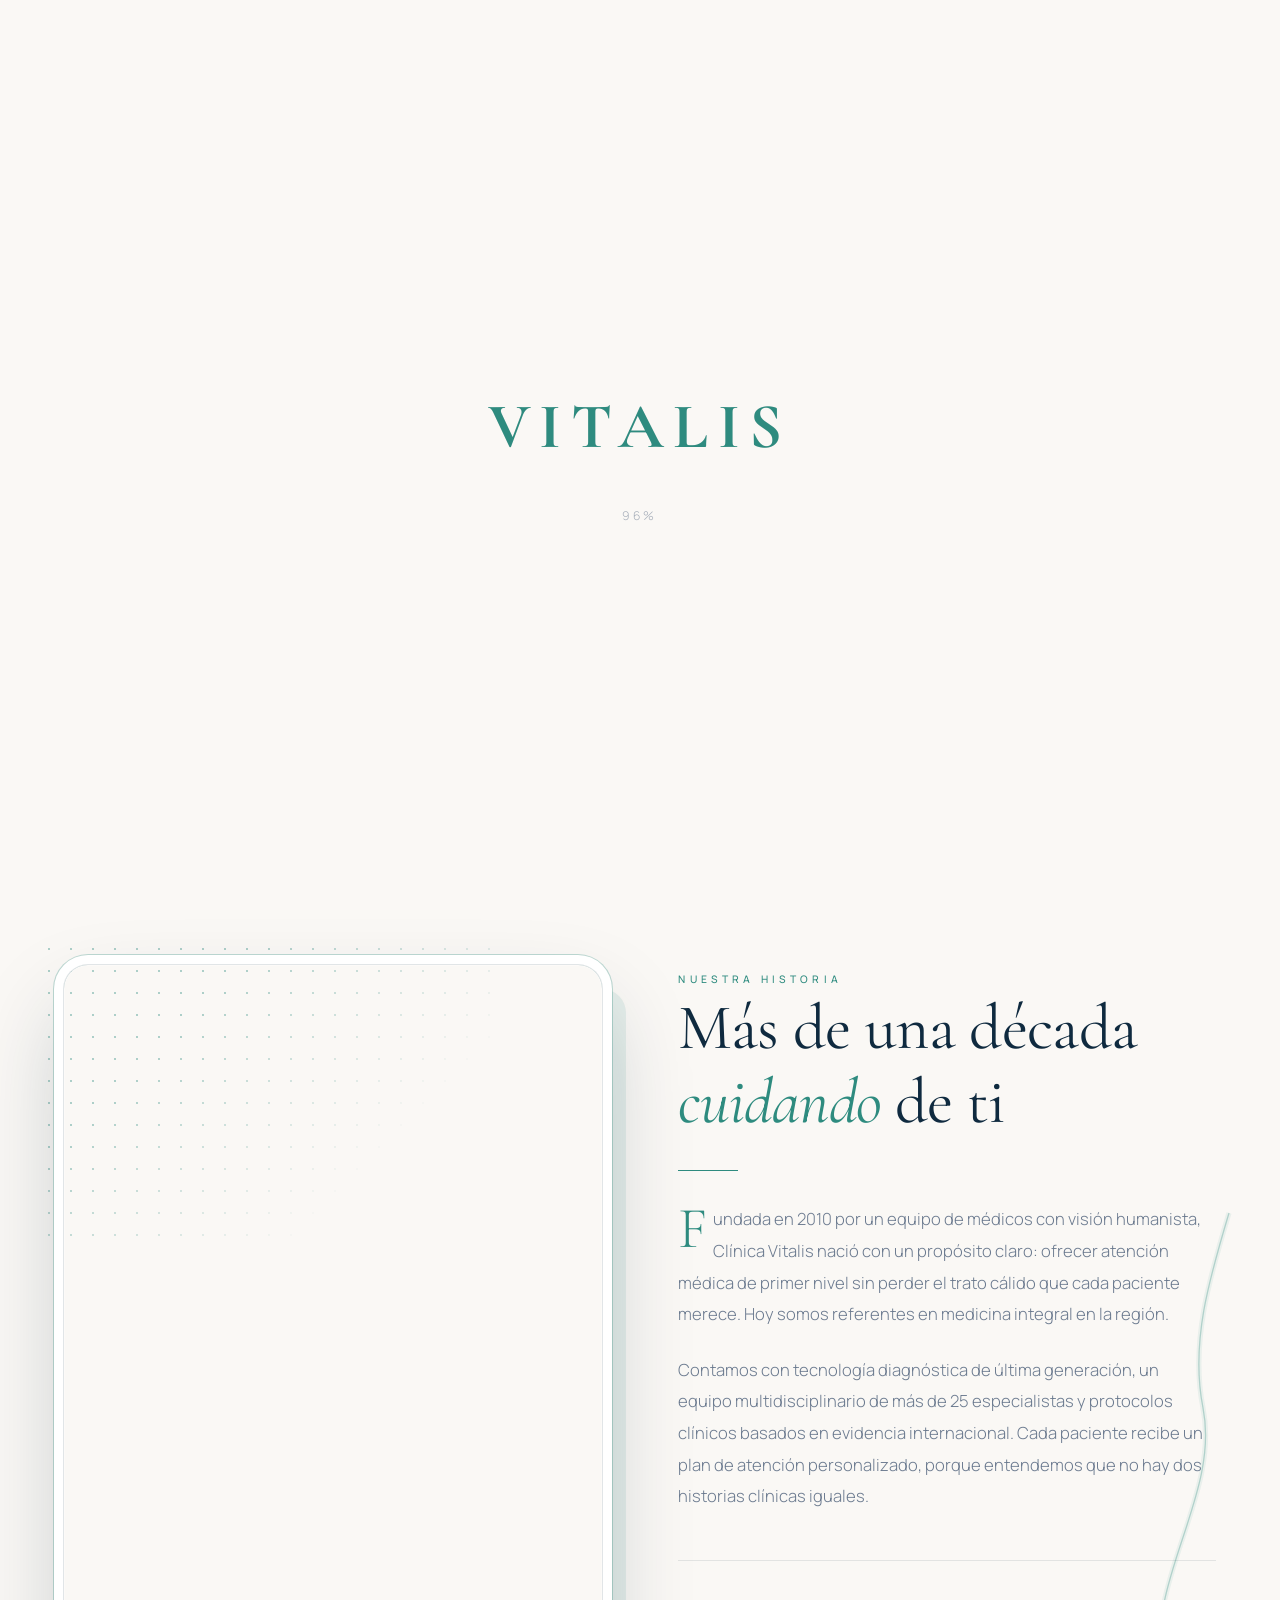
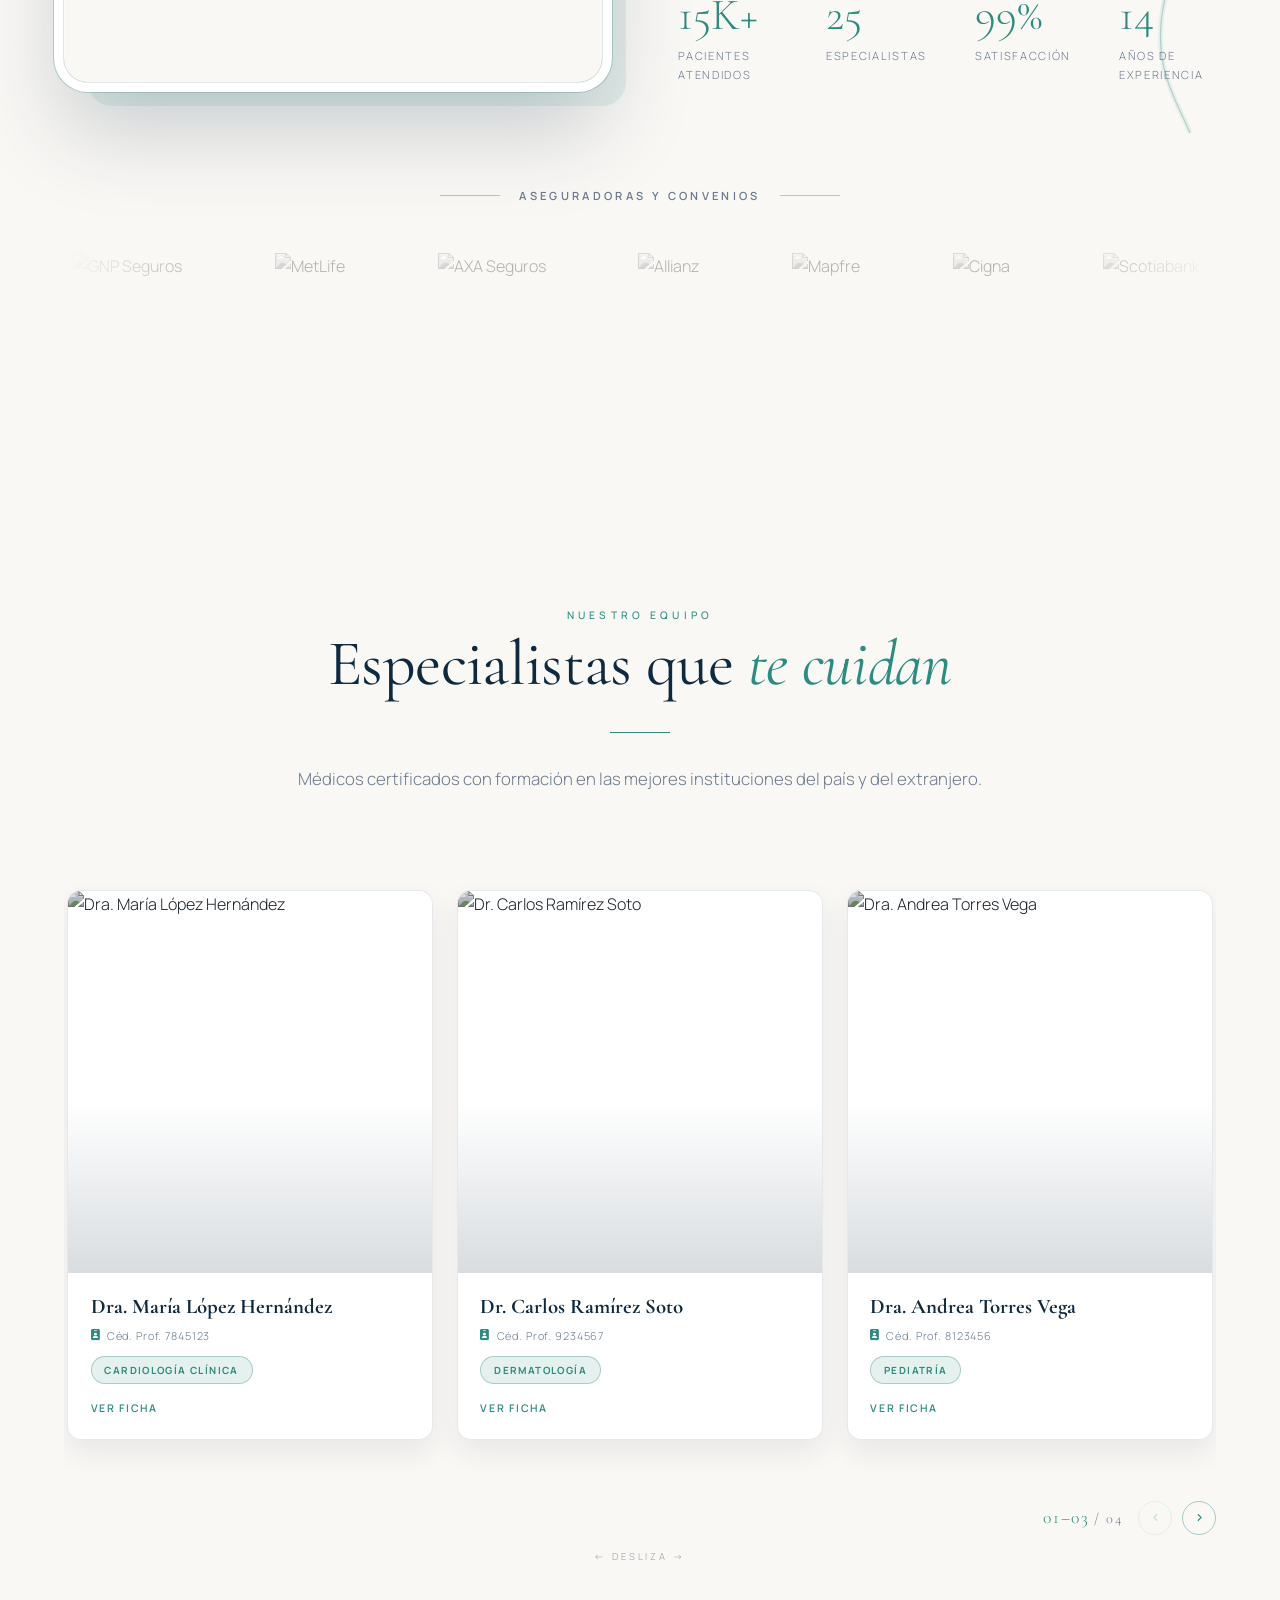
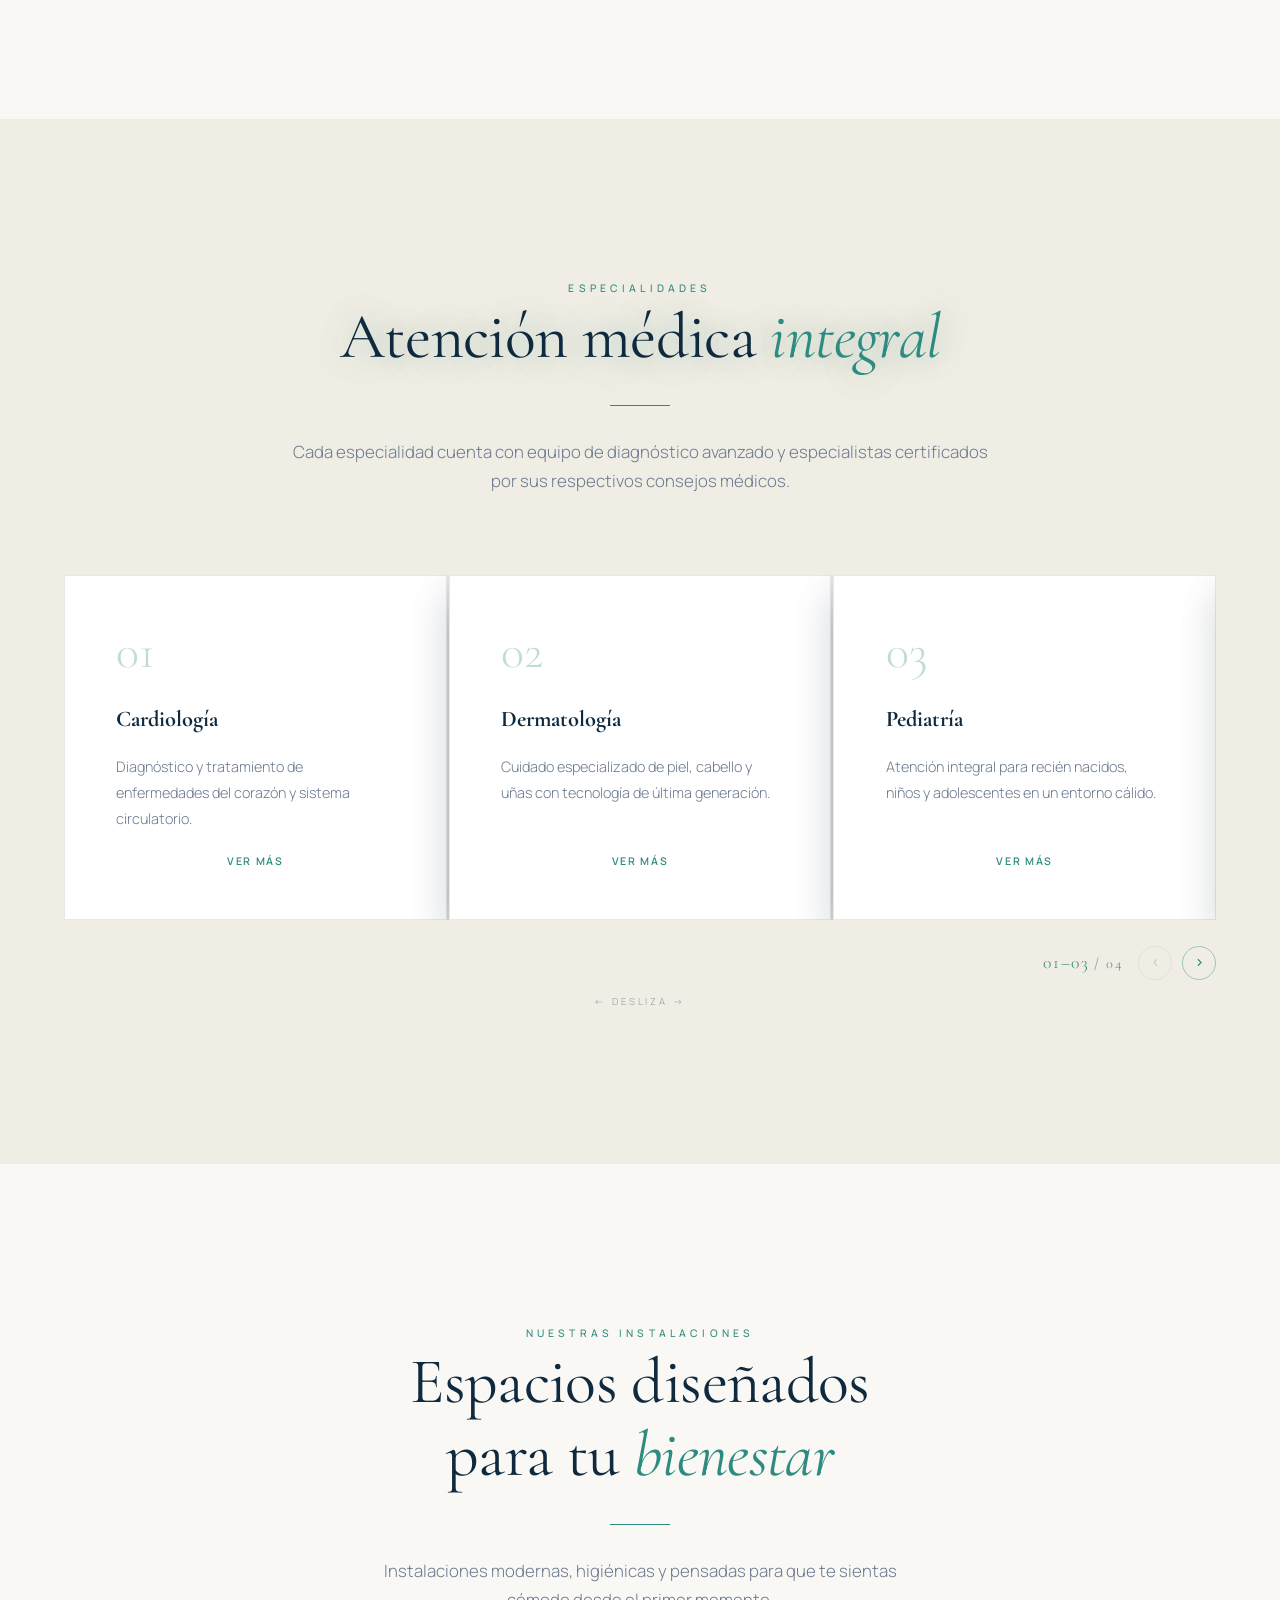
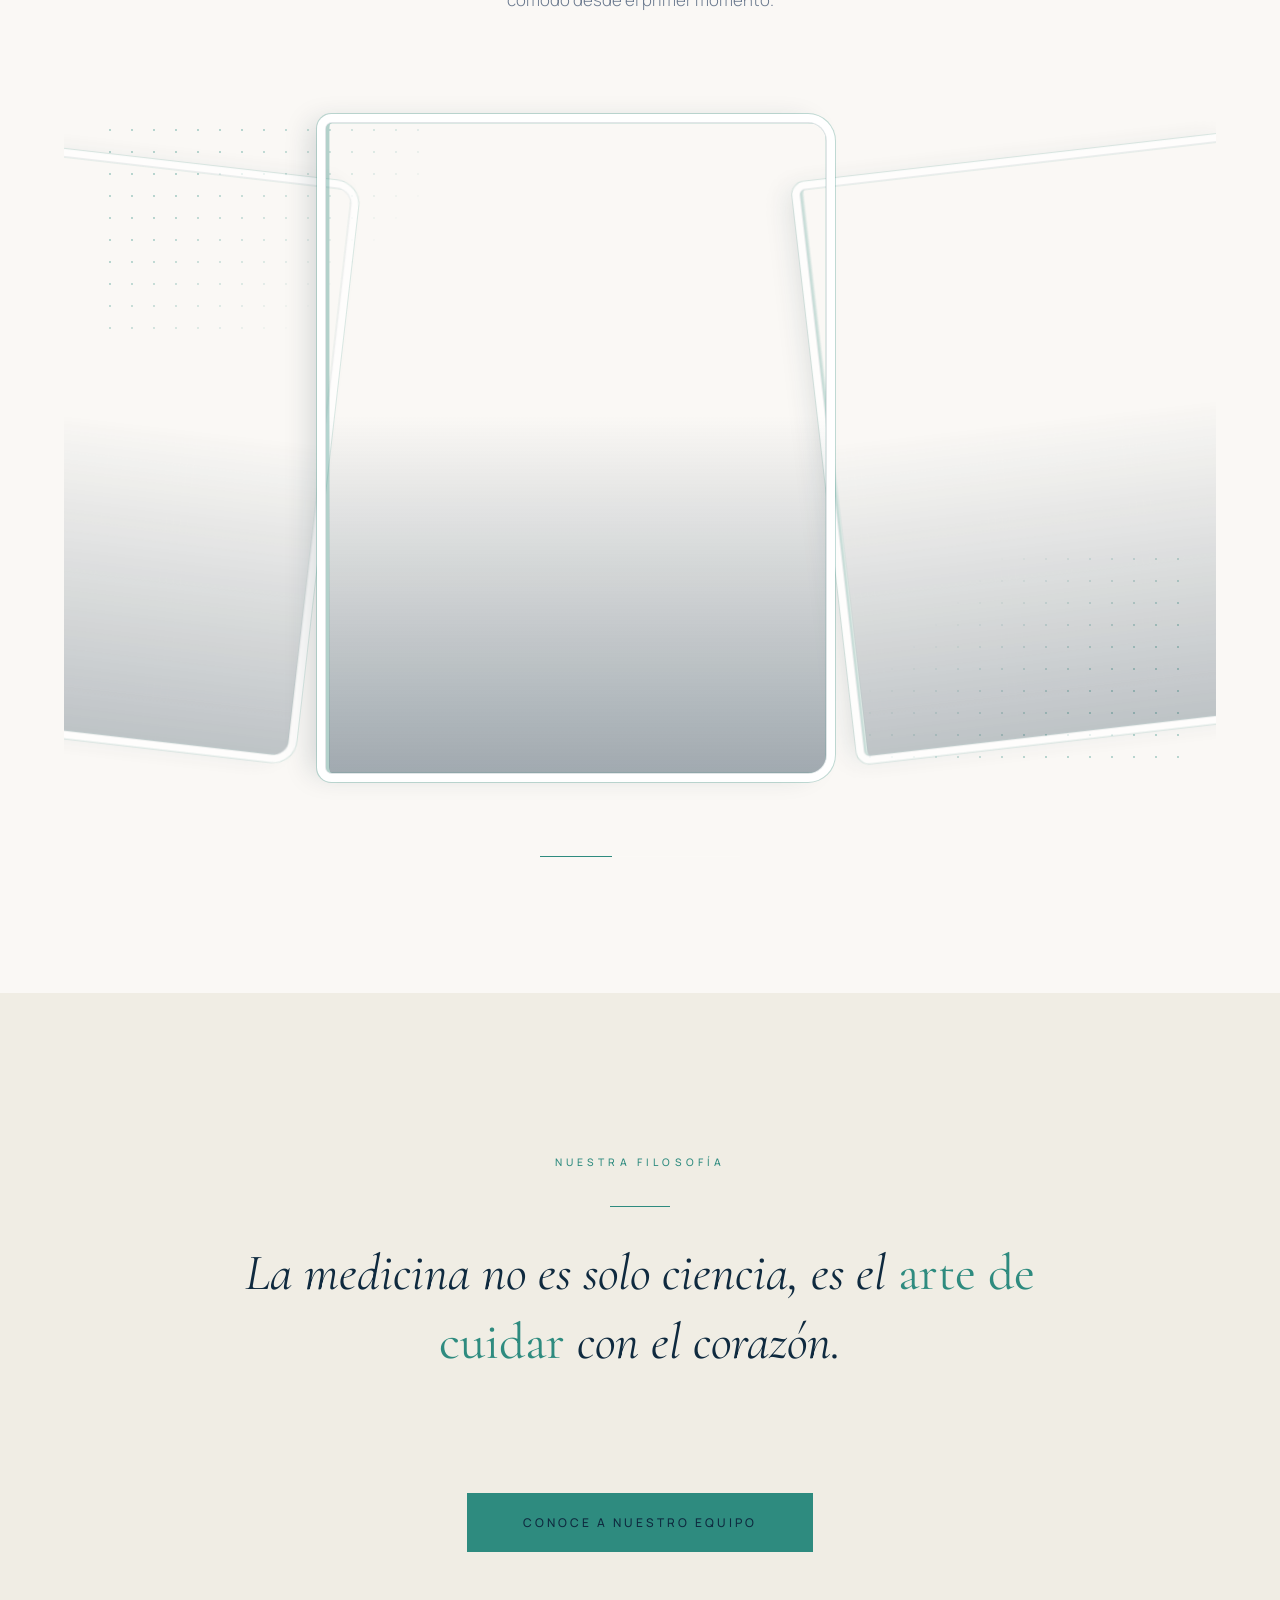
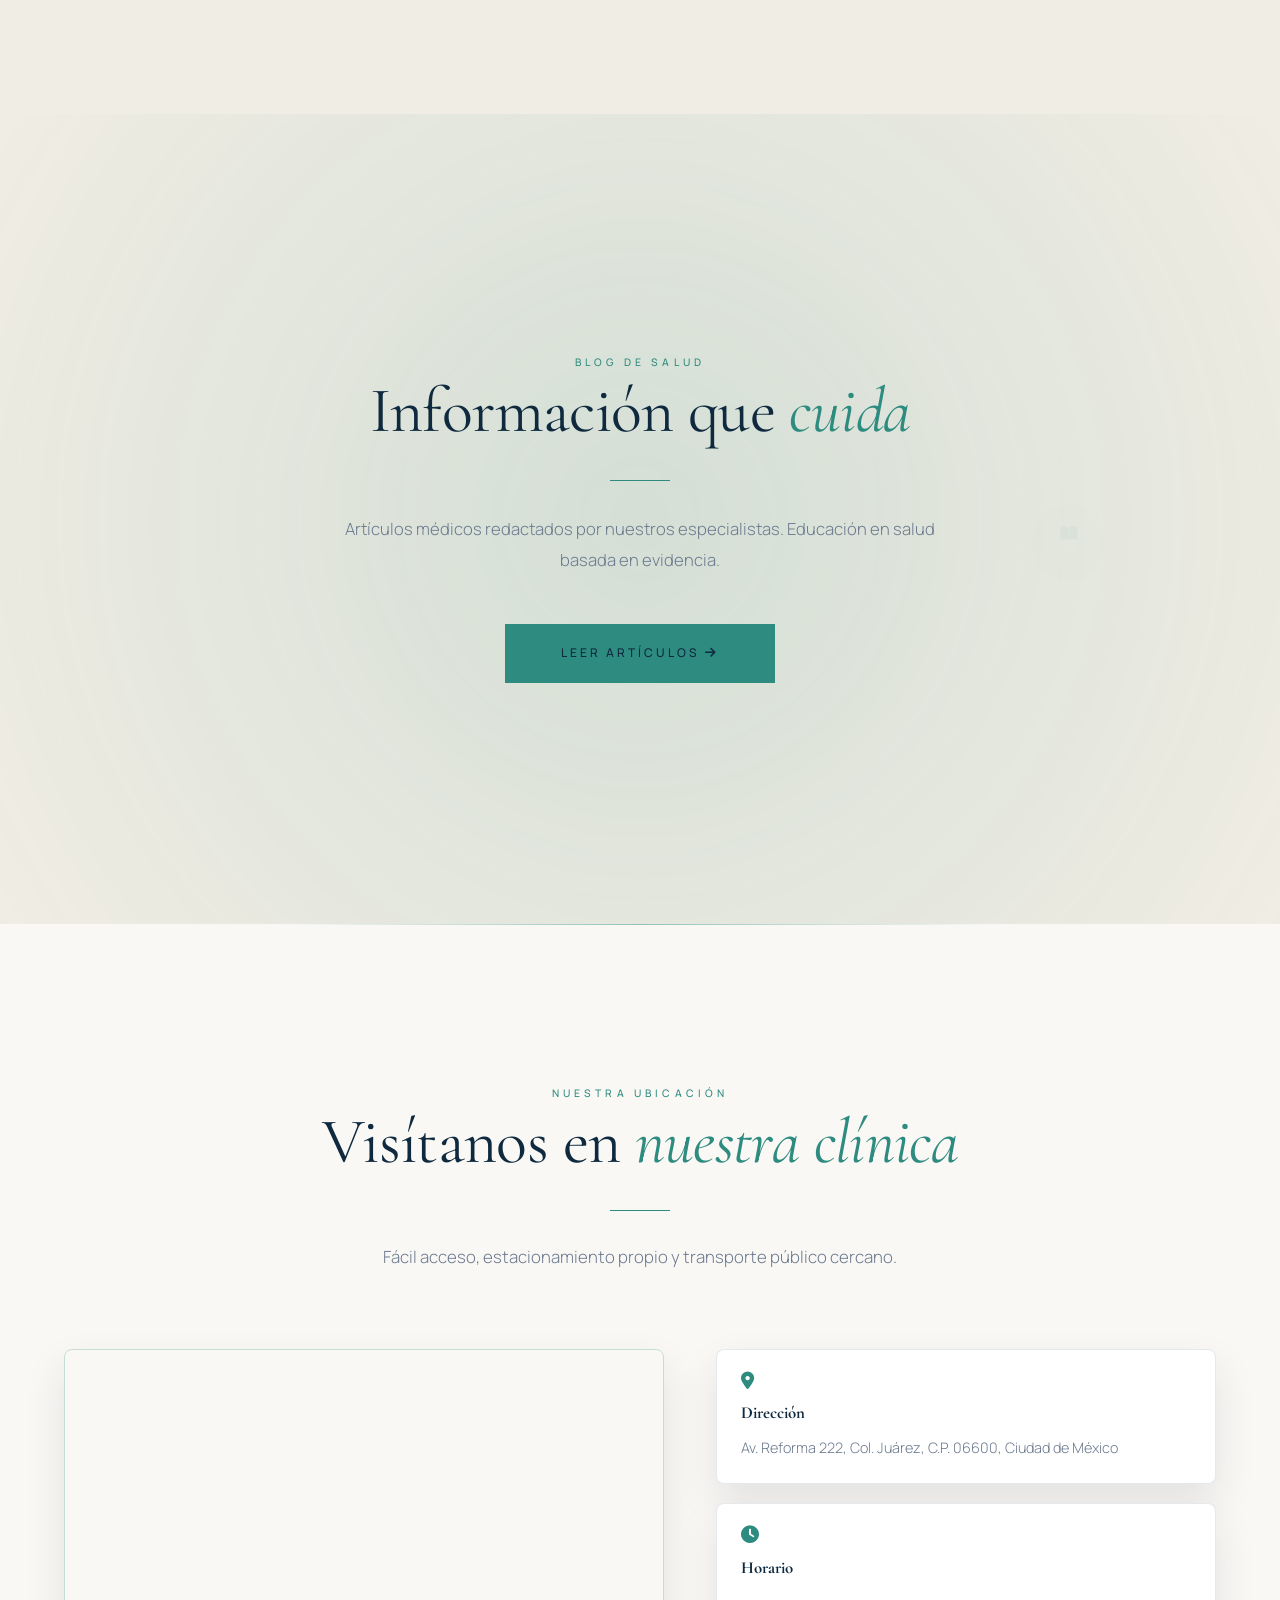
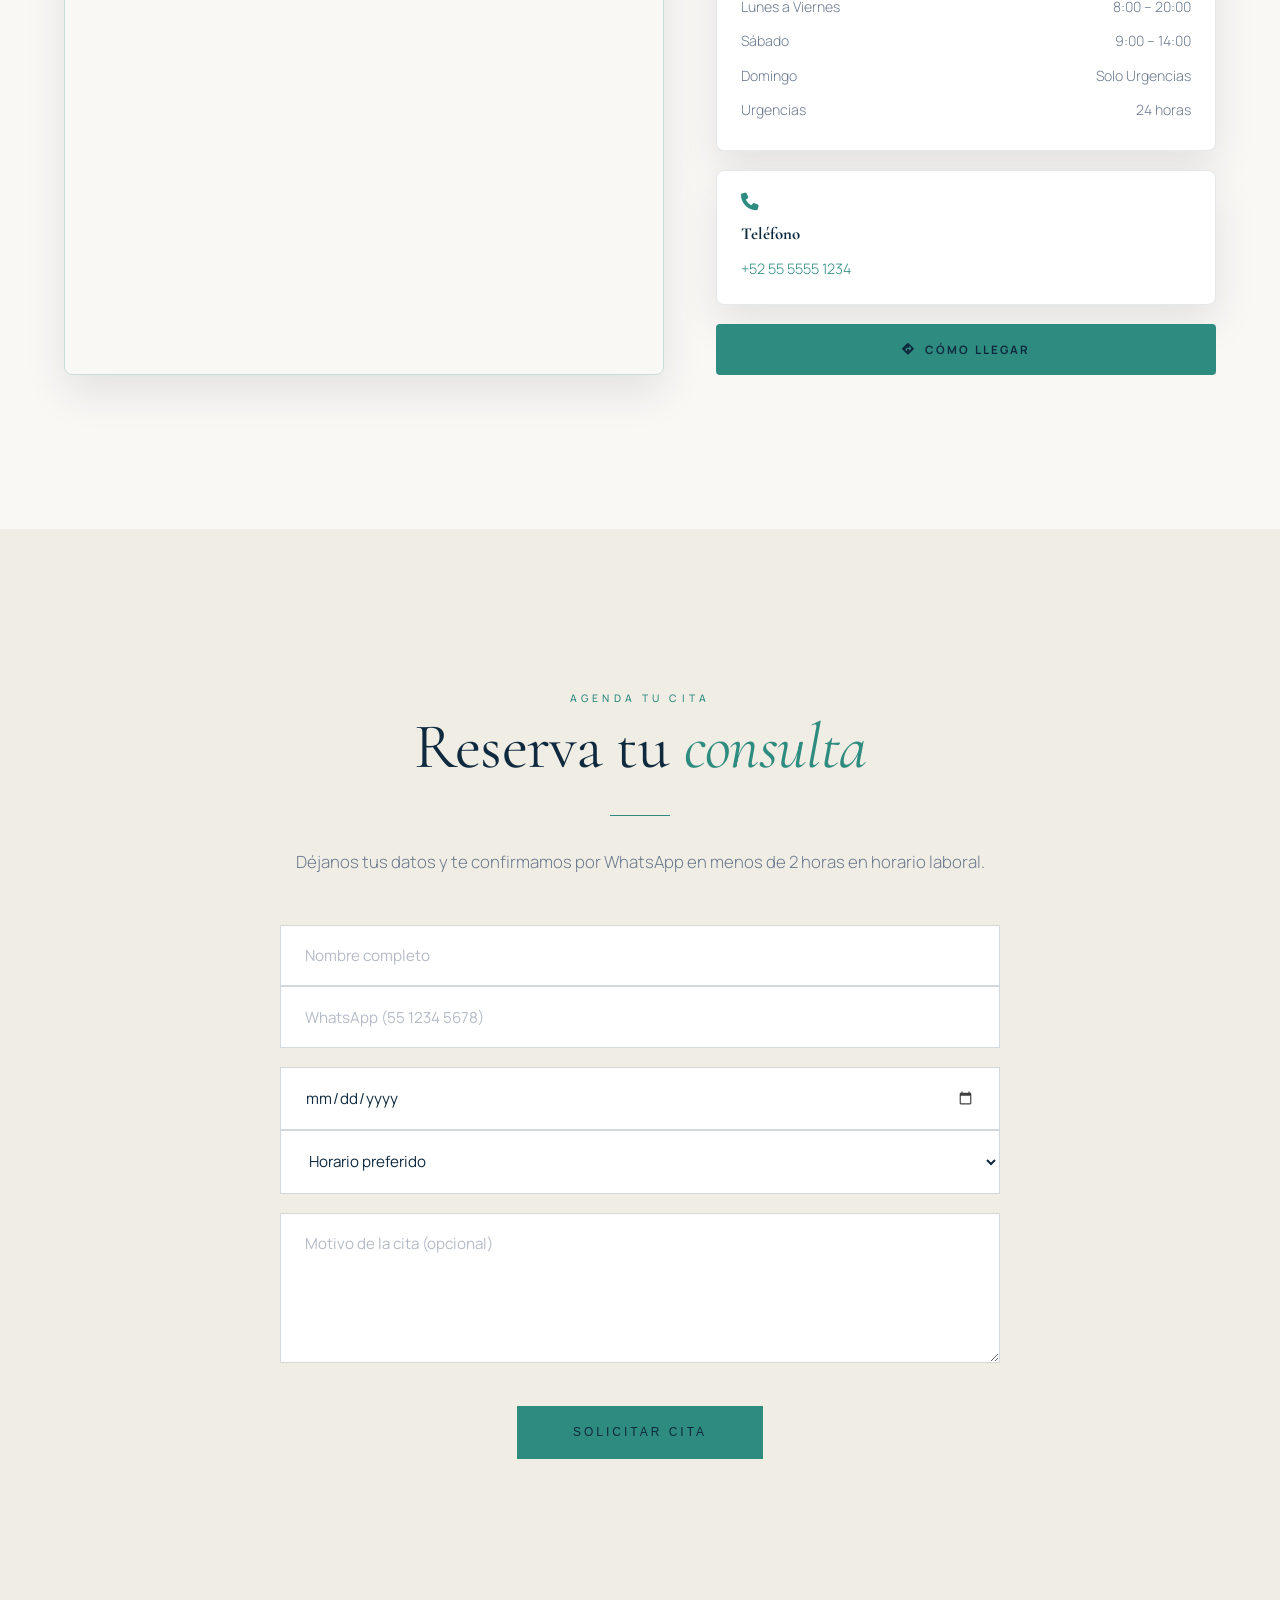
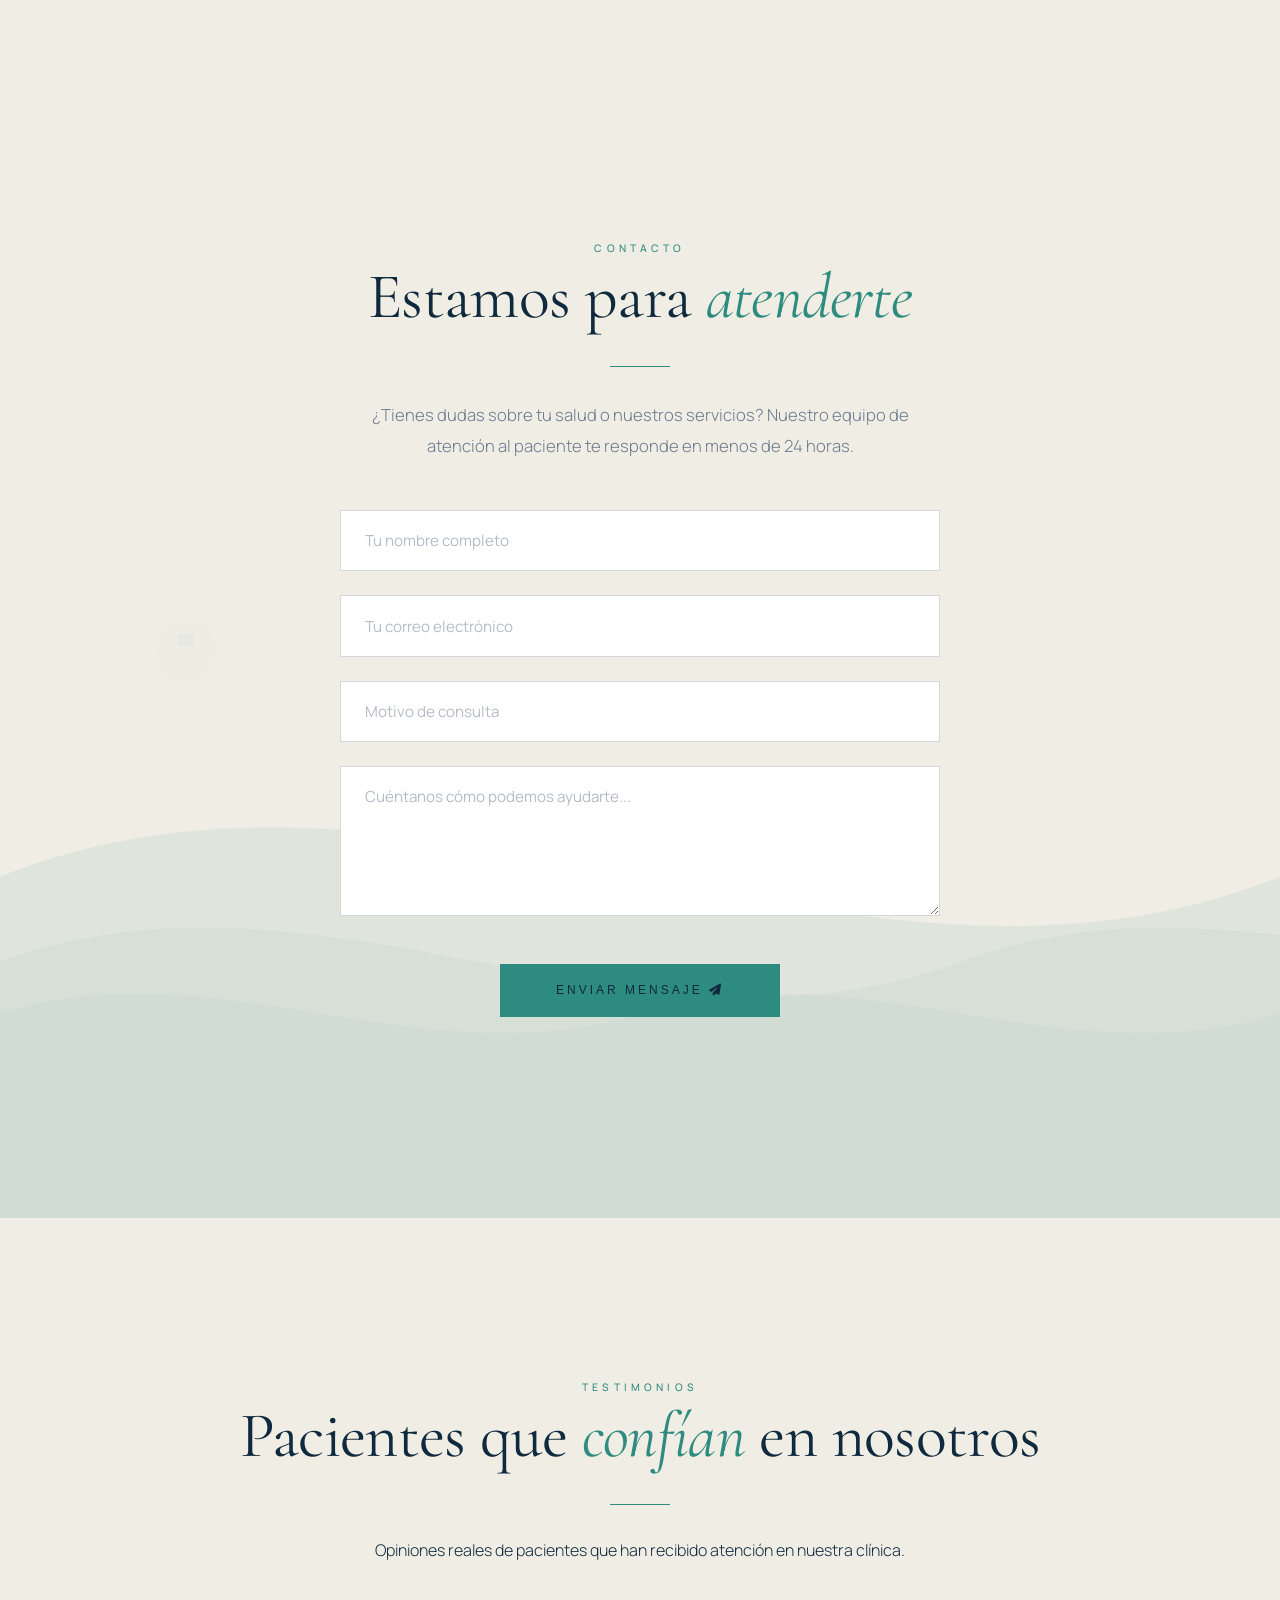
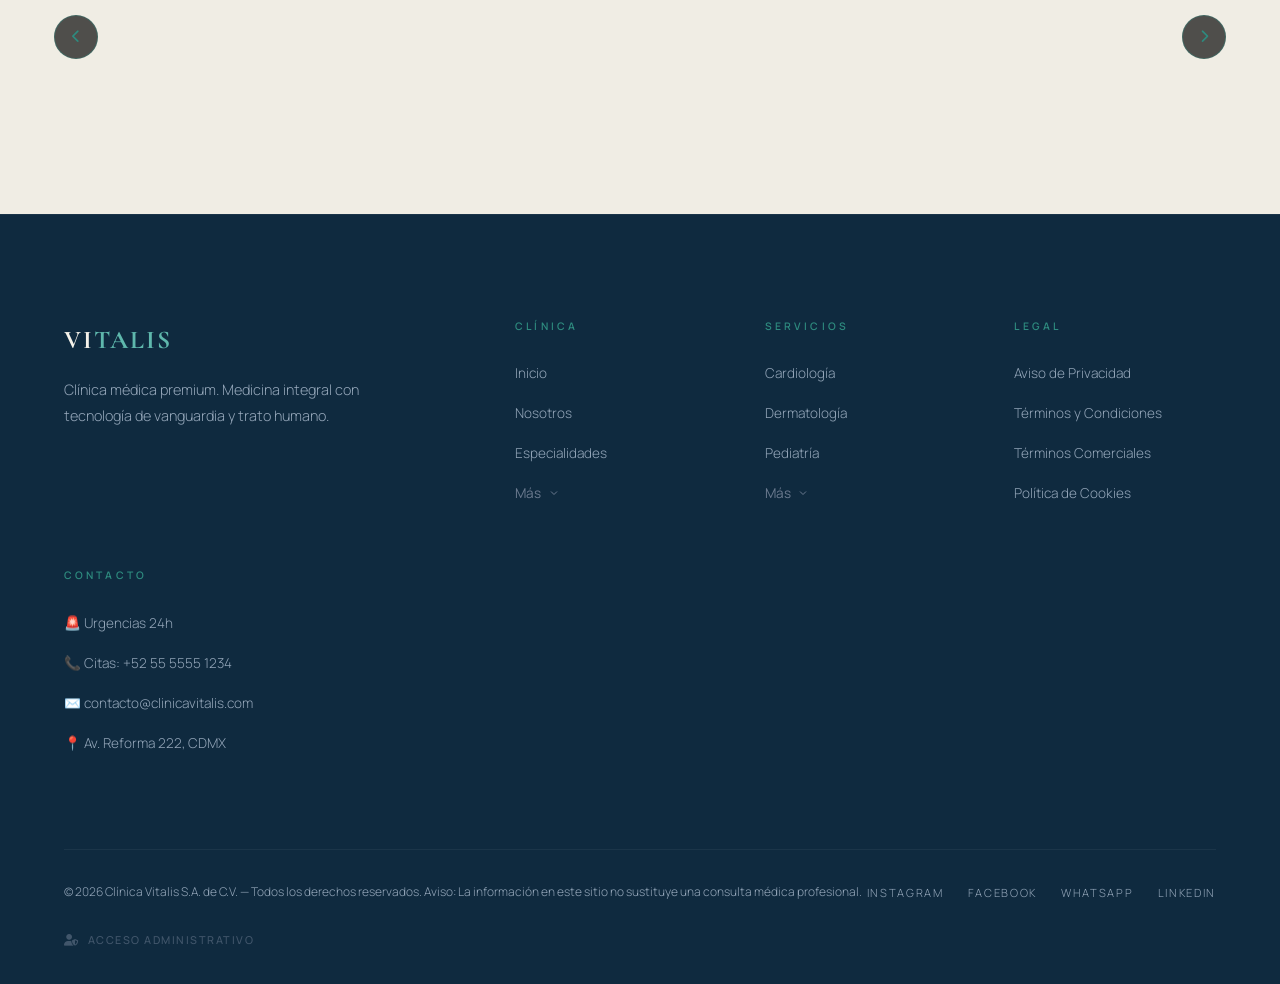
==== commit 425184a7: "VITALIS I" ====
--- a/index.html
+++ b/index.html
@@ -114,6 +114,16 @@
             <div class="section-inner" id="ecommerceInner"></div>
         </section>
 
+        <!-- 🤝 COLABORA CON NOSOTROS (B2B) -->
+        <section class="section section-collab" id="collab">
+            <div class="section-inner" id="collabInner"></div>
+        </section>
+
+        <!-- 🍓 TEMPORADA -->
+        <section class="section section-season" id="season">
+            <div class="section-inner" id="seasonInner"></div>
+        </section>
+
         <!-- Bloque 7: Blog -->
         <section class="section section-blog" id="blog">
             <div class="section-inner" id="blogInner"></div>
--- a/style.css
+++ b/style.css
@@ -1,5 +1,5 @@
 /* ============================================================
-   STYLE.CSS — OPTIMIZADO Y LIMPIO
+   STYLE.CSS — OPTIMIZADO, LIMPIO Y CONSOLIDADO
    ÍNDICE:
    01 Reset & variables          11 E-commerce
    02 Accesibilidad (focus)      12 Blog (tinta dorada)
@@ -8,9 +8,10 @@
    05 Loader                     15 Testimonios (+placeholder)
    06 Header / Nav + menú MÁS    16 Utilidades
    07 Hero + typewriter          17 Optimizaciones móvil
-   08 Servicios + luz que cae    18 Personalidad + Hero Layout
-   09 Galería (carrusel parallax)19 Ubicación + Citas + Patrocinadores
+   08 Servicios + luz que cae    18 Personalidad + Hero Layout (split premium)
+   09 Galería (librería premium) 19 Ubicación + Citas + Patrocinadores
    10 Filosofía / CTA            20 Equipo Médico
+                                 21 Tema Claro (ajustes consolidados)
    ============================================================ */
 
 /* ============ 01 RESET & VARIABLES ============ */
@@ -174,24 +175,6 @@
   color: var(--color-text-muted); transition: color .3s, background .3s;
 }
 .nav-more-panel a:hover { color: var(--color-accent); background: rgba(var(--accent-rgb), .06); }
-
-.header:not(.scrolled):not(.menu-open) {
-  background: linear-gradient(to bottom, rgba(10, 10, 10, .42), rgba(10, 10, 10, 0));
-}
-
-.header:not(.scrolled):not(.menu-open) .nav-logo,
-.header:not(.scrolled):not(.menu-open) .nav-links a,
-.header:not(.scrolled):not(.menu-open) .nav-cta {
-  color: #fff;
-  text-shadow: 0 1px 10px rgba(0, 0, 0, .45);
-}
-
-/* La parte acentuada del logo un poco más clara para resaltar */
-.header:not(.scrolled):not(.menu-open) .nav-logo span { color: var(--color-accent-light); }
-
-/* Borde del CTA y líneas del menú hamburguesa en blanco */
-.header:not(.scrolled):not(.menu-open) .nav-cta { border-color: rgba(255, 255, 255, .55); }
-.header:not(.scrolled):not(.menu-open) .nav-hamburger span { background: #fff; }
 
 @media (max-width: 1080px) {
   .nav-hamburger { display: flex; }
@@ -228,9 +211,7 @@
     color: var(--color-text-muted); opacity: .85; transition: color .3s;
   }
   #navMoreMobile .nav-more-btn::before,
-  #navMoreMobile .nav-more-btn::after {
-    content: ''; flex: 1; max-width: 110px; height: 1px;
-  }
+  #navMoreMobile .nav-more-btn::after { content: ''; flex: 1; max-width: 110px; height: 1px; }
   #navMoreMobile .nav-more-btn::before { background: linear-gradient(to left, rgba(var(--accent-rgb), .55), transparent); }
   #navMoreMobile .nav-more-btn::after { background: linear-gradient(to right, rgba(var(--accent-rgb), .55), transparent); }
   #navMoreMobile .nav-more-btn:hover { color: var(--color-accent); }
@@ -250,9 +231,22 @@
   #navMoreMobile { display: none; }
 }
 @media (min-width: 1081px) and (max-width: 1280px) { .nav-links { gap: 1.6rem; } }
+
 @media (max-width: 768px) {
   .header { padding: 1.2rem 1.5rem; }
   .header.scrolled { padding: 0.8rem 1.5rem; }
+  .header:not(.scrolled):not(.menu-open) {
+    background: linear-gradient(to bottom, rgba(10, 10, 10, .42), rgba(10, 10, 10, 0));
+  }
+  .header:not(.scrolled):not(.menu-open) .nav-logo,
+  .header:not(.scrolled):not(.menu-open) .nav-links a,
+  .header:not(.scrolled):not(.menu-open) .nav-cta {
+    color: #fff;
+    text-shadow: 0 1px 10px rgba(0, 0, 0, .45);
+  }
+  .header:not(.scrolled):not(.menu-open) .nav-logo span { color: var(--color-accent-light); }
+  .header:not(.scrolled):not(.menu-open) .nav-cta { border-color: rgba(255, 255, 255, .55); }
+  .header:not(.scrolled):not(.menu-open) .nav-hamburger span { background: #fff; }
 }
 
 /* ============ 07 HERO + TYPEWRITER ============ */
@@ -336,7 +330,7 @@
 .reveal-scale { opacity: 0; transform: scale(0.9); transition: opacity 1.2s var(--ease-out-expo), transform 1.2s var(--ease-out-expo); }
 .reveal-scale.visible { opacity: 1; transform: scale(1); }
 
-/* ============ 08 BLOQUE 1 — HISTORIA ============ */
+/* ============ 08 BLOQUE 1 — HISTORIA (con tarjeta premium) ============ */
 .section-story { background: var(--color-bg); padding-top: clamp(2rem, 5vw, 4rem); padding-bottom: clamp(5rem, 12vw, 10rem); }
 .story-ribbon { position: absolute; top: 0; right: 0; width: 100%; height: 100%; pointer-events: none; z-index: 0; overflow: hidden; }
 .story-ribbon svg { position: absolute; top: 0; right: 3%; width: 260px; height: 100%; animation: ribbonFloat 8s ease-in-out infinite; }
@@ -350,9 +344,38 @@
 }
 @keyframes ribbonPulse { 0%, 100% { opacity: 0.3; } 50% { opacity: 0.5; } }
 .story-grid { display: grid; grid-template-columns: 1fr 1fr; gap: clamp(3rem, 6vw, 8rem); align-items: center; position: relative; z-index: 1; }
-.story-image-wrapper { position: relative; overflow: hidden; aspect-ratio: 3/4; }
-.story-image-wrapper::before { content: ''; position: absolute; inset: 0; border: 1px solid rgba(var(--accent-rgb), 0.2); z-index: 2; pointer-events: none; }
-.story-image { width: 100%; height: 100%; object-fit: cover; transition: transform 0.1s linear; }
+
+/* Trama de puntos que asoma por arriba-izquierda, detrás de la foto */
+.story-grid::before {
+  content: '';
+  position: absolute;
+  top: -26px; left: -26px;
+  width: min(58%, 460px); height: 42%;
+  background-image: radial-gradient(rgba(var(--accent-rgb), .38) 1.5px, transparent 1.5px);
+  background-size: 22px 22px;
+  -webkit-mask-image: linear-gradient(135deg, #000 30%, transparent 75%);
+  mask-image: linear-gradient(135deg, #000 30%, transparent 75%);
+  pointer-events: none;
+}
+
+/* Tarjeta premium: passe-partout + contralínea + panel desplazado */
+.story-image-wrapper {
+  position: relative; overflow: hidden; aspect-ratio: 3/4;
+  border-radius: 24px;
+  box-shadow:
+    0 0 0 1px rgba(15, 42, 63, .12),
+    0 0 0 10px #ffffff,
+    0 0 0 11px rgba(var(--accent-rgb), .30),
+    24px 24px 0 rgba(var(--accent-rgb), .10),
+    0 45px 90px rgba(15, 42, 63, .22);
+}
+.story-image-wrapper::before {
+  content: ''; position: absolute; inset: 0;
+  border: 1px solid rgba(255, 255, 255, .35);
+  border-radius: 24px;
+  z-index: 2; pointer-events: none;
+}
+.story-image { width: 100%; height: 100%; object-fit: cover; transition: transform 0.1s linear; filter: saturate(.95) contrast(1.03); }
 .story-text p { font-size: clamp(1rem, 1.3vw, 1.15rem); color: var(--color-text-muted); margin-bottom: 1.5rem; line-height: 1.9; }
 .story-text p:first-of-type::first-letter {
   font-family: var(--font-display); font-size: 3.5em; float: left;
@@ -366,7 +389,15 @@
 @media (max-width: 768px) {
   .story-ribbon svg { width: 120px; top: 0; right: 0; }
   .story-grid { grid-template-columns: 1fr; }
-  .story-image-wrapper { aspect-ratio: 4/3; }
+  .story-grid::before { display: none; }
+  .story-image-wrapper {
+    aspect-ratio: 4/3;
+    box-shadow:
+      0 0 0 1px rgba(15, 42, 63, .12),
+      0 0 0 8px #ffffff,
+      0 0 0 9px rgba(var(--accent-rgb), .30),
+      0 30px 60px rgba(15, 42, 63, .20);
+  }
 }
 @media (max-width: 480px) {
   .story-ribbon svg { width: 80px; opacity: .4; }
@@ -374,7 +405,6 @@
   .story-grid { gap: 2rem; }
   .story-text p { font-size: .95rem; overflow-wrap: break-word; }
   .story-stat-row { flex-wrap: wrap; gap: 1.5rem; }
-  .story-image-wrapper { aspect-ratio: 4/3; }
 }
 @media (max-width: 360px) {
   .story-text p { font-size: .9rem; }
@@ -389,16 +419,11 @@
 
 .service-card {
   position: relative; padding: clamp(2rem, 4vw, 3.5rem);
-  background: rgba(255,255,255,0.02); border: 1px solid rgba(255,255,255,0.05);
-  transition: all 0.6s var(--ease-out-expo); overflow: hidden;
-}
-.service-card::before {
-  content: ''; position: absolute; top: 0; left: 0; width: 100%; height: 2px;
-  background: var(--color-accent); transform: scaleX(0); transform-origin: left;
-  transition: transform 0.6s var(--ease-out-expo);
-}
-.service-card:hover::before { transform: scaleX(1); }
-.service-card:hover { background: rgba(255,255,255,0.04); transform: translateY(-5px); }
+  background: transparent; border: none;
+  transition: all 0.6s var(--ease-out-expo); overflow: visible;
+  perspective: 1400px; display: flex;
+}
+.service-card.flipped { z-index: 5; }
 
 .service-number { font-family: var(--font-display); font-size: 3rem; color: rgba(var(--accent-rgb), 0.15); line-height: 1; margin-bottom: 1.5rem; }
 .service-title { font-family: var(--font-display); font-size: 1.4rem; color: var(--color-white); margin-bottom: 1rem; }
@@ -472,13 +497,6 @@
 .services-toggle svg { width: 12px; height: 12px; transition: transform .3s var(--ease-out-expo); }
 .services-toggle[aria-expanded="true"] svg { transform: rotate(180deg); }
 
-.service-card {
-  background: transparent; border: none; padding: 0;
-  overflow: visible; perspective: 1400px; display: flex;
-}
-.service-card:hover { transform: none; background: transparent; }
-.service-card::before { display: none; }
-.service-card.flipped { z-index: 5; }
 .service-flip {
   position: relative; width: 100%;
   display: flex; flex-direction: column;
@@ -510,13 +528,18 @@
 .service-front .service-more { margin-top: auto; padding-top: 1.4rem; }
 .service-back {
   position: absolute; inset: 0;
-  transform: rotateY(180deg);
+  transform: rotateY(180deg) translateZ(0);
   overflow-y: auto;
   scrollbar-width: thin;
   scrollbar-color: rgba(var(--accent-rgb), .4) transparent;
   -webkit-overflow-scrolling: touch;
   overscroll-behavior: contain;
   touch-action: pan-y;
+}
+.service-front, .service-back {
+  -webkit-backface-visibility: hidden;
+  backface-visibility: hidden;
+  transform: translateZ(0);
 }
 .service-back::-webkit-scrollbar { width: 4px; }
 .service-back::-webkit-scrollbar-thumb { background: rgba(var(--accent-rgb), .35); border-radius: 2px; }
@@ -600,7 +623,9 @@
 .services-hint.hide { opacity: 0; }
 @keyframes hintFloat { 0%, 100% { transform: translateX(0); } 50% { transform: translateX(8px); } }
 
+/* Número ghost (solo visible en pantallas chicas) */
 .services-ghost {
+  display: none;
   position: absolute; top: -2.8rem; right: .5rem;
   font-family: var(--font-display); font-style: italic;
   font-size: clamp(5rem, 14vw, 11rem); line-height: 1;
@@ -611,6 +636,9 @@
 @keyframes ghostTick {
   from { opacity: 0; transform: translateY(12px) scale(.97); }
   to { opacity: 1; transform: translateY(0) scale(1); }
+}
+@media (max-width: 640px) {
+  .services-ghost { display: block; top: -2.4rem; }
 }
 
 .service-face::after {
@@ -651,20 +679,74 @@
   }
   .services-arrow:hover:not(:disabled) { transform: scale(1.08); }
   .services-arrow:active:not(:disabled) { transform: scale(.92); }
-  .services-ghost { top: -2.4rem; }
-}
-
-/* ============ 09 BLOQUE 3 — GALERÍA (carrusel parallax) ============ */
+}
+@media (max-width: 400px) {
+  .service-face { padding: 1.5rem 1.2rem; }
+}
+
+/* ============ 09 BLOQUE 3 — GALERÍA (librería premium + peek móvil) ============ */
 .section-gallery { background: var(--color-bg); padding-bottom: clamp(4rem, 8vw, 8rem); overflow: hidden; contain: layout style paint; }
 .gallery-header { text-align: center; max-width: 700px; margin: 0 auto clamp(3rem, 6vw, 5rem); padding: 0 clamp(1.5rem, 5vw, 6rem); }
 .gallery-header p { color: var(--color-text-muted); font-size: 1.05rem; }
+
+/* Tramas de puntos detrás del carrusel (eco del hero/historia) */
 .gallery-carousel-wrapper { position: relative; width: 100%; overflow: hidden; padding: 2rem 0; cursor: grab; -webkit-user-select: none; user-select: none; touch-action: pan-y; }
 .gallery-carousel-wrapper:active { cursor: grabbing; }
-.gallery-carousel { display: flex; gap: clamp(1rem, 2vw, 2rem); padding: 0 clamp(2rem, 5vw, 8rem); transition: none; }
+.gallery-carousel-wrapper::before,
+.gallery-carousel-wrapper::after {
+  content: '';
+  position: absolute;
+  width: min(28%, 360px); height: 32%;
+  background-image: radial-gradient(rgba(var(--accent-rgb), .32) 1.5px, transparent 1.5px);
+  background-size: 22px 22px;
+  pointer-events: none;
+  z-index: 0;
+}
+.gallery-carousel-wrapper::before {
+  top: 4%; left: 3%;
+  -webkit-mask-image: linear-gradient(135deg, #000 30%, transparent 75%);
+  mask-image: linear-gradient(135deg, #000 30%, transparent 75%);
+}
+.gallery-carousel-wrapper::after {
+  bottom: 4%; right: 3%;
+  -webkit-mask-image: linear-gradient(315deg, #000 30%, transparent 75%);
+  mask-image: linear-gradient(315deg, #000 30%, transparent 75%);
+}
+.gallery-carousel { position: relative; z-index: 1; display: flex; gap: clamp(1rem, 2vw, 2rem); padding: 0 clamp(2rem, 5vw, 8rem); transition: none; }
 .gallery-carousel.is-snapping { transition: transform 0.8s cubic-bezier(0.16, 1, 0.3, 1); }
-.gallery-slide { position: relative; flex-shrink: 0; overflow: hidden; border-radius: 4px; transition: transform 0.6s var(--ease-out-expo), opacity 0.6s var(--ease-out-expo); }
-.gallery-slide { width: clamp(280px, 45vw, 500px); height: clamp(380px, 60vw, 650px); }
-.gallery-slide-img-wrapper { position: absolute; inset: -20%; overflow: hidden; }
+.gallery-carousel.no-anim,
+.gallery-carousel.no-anim .gallery-slide,
+.gallery-carousel.no-anim .gallery-slide-img { transition: none !important; }
+
+/* Tarjetas: formato librería (altas) + passe-partout premium + solapamiento */
+.gallery-slide {
+  position: relative; flex-shrink: 0; overflow: hidden;
+  width: clamp(280px, 45vw, 500px);
+  height: clamp(380px, 60vw, 650px);
+  aspect-ratio: auto;
+  border-radius: 6px 18px 18px 6px;
+  border-left: 3px solid rgba(var(--accent-rgb), .35);
+  box-shadow:
+    0 0 0 1px rgba(15, 42, 63, .12),
+    0 0 0 9px #ffffff,
+    0 0 0 10px rgba(var(--accent-rgb), .28),
+    -14px 0 28px rgba(15, 42, 63, .18);
+  transition: transform .45s var(--ease-out-expo), opacity .45s, box-shadow .45s;
+  will-change: transform;
+}
+.gallery-slide + .gallery-slide { margin-left: clamp(-3.5rem, -4vw, -1.5rem); }
+
+/* Tema oscuro: marco sutil (no blanco pleno) */
+html[data-theme="dark"] .gallery-slide {
+  box-shadow:
+    0 0 0 1px rgba(255,255,255,.10),
+    0 0 0 9px rgba(255,255,255,.05),
+    0 0 0 10px rgba(var(--accent-rgb), .30),
+    -16px 0 32px rgba(0,0,0,.55),
+    0 30px 60px rgba(0,0,0,.55);
+}
+
+.gallery-slide-img-wrapper { position: absolute; inset: -10%; overflow: hidden; }
 .gallery-slide-img { width: 100%; height: 100%; object-fit: cover; transition: transform 0.6s var(--ease-out-expo), filter 0.6s var(--ease-out-expo); filter: brightness(0.85) saturate(0.9); pointer-events: none; }
 .gallery-slide:hover .gallery-slide-img { filter: brightness(1.1) saturate(1.3); }
 .gallery-slide::after {
@@ -688,6 +770,8 @@
   20% { opacity: 0.8; } 80% { opacity: 0.6; }
   100% { opacity: 0; transform: translateY(-60px) translateX(var(--drift-x, 15px)) scale(1); }
 }
+
+/* Leyenda: estilo placa en tema claro, siempre visible en móvil */
 .gallery-slide-caption {
   position: absolute; bottom: clamp(1.2rem, 2.5vw, 2rem); left: clamp(1.2rem, 2.5vw, 2rem); z-index: 4;
   font-size: 0.7rem; letter-spacing: 0.25em; text-transform: uppercase; color: var(--color-white);
@@ -695,6 +779,17 @@
   text-shadow: 0 0 20px rgba(var(--accent-rgb),0.5);
 }
 .gallery-slide:hover .gallery-slide-caption { opacity: 1; transform: translateY(0); transition-delay: 0.3s; }
+html[data-theme="light"] .gallery-slide-caption {
+  color: var(--color-text);
+  background: rgba(255,255,255,.88);
+  -webkit-backdrop-filter: blur(6px);
+  backdrop-filter: blur(6px);
+  border: 1px solid rgba(var(--accent-rgb), .35);
+  border-radius: 50px;
+  padding: .45rem .95rem;
+  text-shadow: none;
+}
+
 .gallery-progress { position: relative; width: clamp(100px, 20vw, 200px); height: 1px; background: rgba(255, 255, 255, 0.1); margin: clamp(2rem, 4vw, 4rem) auto 0; overflow: hidden; }
 .gallery-progress-fill { position: absolute; top: 0; left: 0; height: 100%; width: 0%; background: var(--color-accent); transition: width 0.3s linear; }
 .gallery-drag-hint { text-align: center; font-size: 0.65rem; letter-spacing: 0.3em; text-transform: uppercase; color: var(--color-text-muted); margin-top: 1rem; opacity: 0; animation: hintFade 3s ease-out 2s forwards; }
@@ -702,9 +797,45 @@
   0% { opacity: 0; transform: translateY(10px); } 20% { opacity: 0.6; transform: translateY(0); }
   80% { opacity: 0.6; } 100% { opacity: 0; }
 }
+
+/* Galería lite: scroll nativo iOS */
+.gallery-lite {
+  overflow-x: auto;
+  scroll-snap-type: x mandatory;
+  -webkit-overflow-scrolling: touch;
+  scrollbar-width: none;
+}
+.gallery-lite::-webkit-scrollbar { display: none; }
+.gallery-lite .gallery-carousel { transform: none !important; }
+.gallery-lite .gallery-slide { scroll-snap-align: center; }
+
 @media (max-width: 768px) {
-  .gallery-slide { width: clamp(260px, 75vw, 320px); height: clamp(340px, 90vw, 420px); }
-  .gallery-carousel { padding: 0 1.5rem; gap: 1rem; }
+  /* MÓVIL: que asome la siguiente tarjeta (peek) */
+  .gallery-slide {
+    width: clamp(240px, 70vw, 340px);
+    height: clamp(320px, 92vw, 460px);
+    aspect-ratio: auto;
+    border-radius: 12px;
+    border-left: none;
+    box-shadow:
+      0 0 0 1px rgba(15, 42, 63, .12),
+      0 0 0 6px #ffffff,
+      0 0 0 7px rgba(var(--accent-rgb), .28),
+      0 18px 40px rgba(15, 42, 63, .20);
+    transition: none;
+    will-change: auto;
+  }
+  html[data-theme="dark"] .gallery-slide {
+    box-shadow:
+      0 0 0 1px rgba(255,255,255,.10),
+      0 0 0 6px rgba(255,255,255,.05),
+      0 0 0 7px rgba(var(--accent-rgb), .30),
+      0 18px 40px rgba(0,0,0,.55);
+  }
+  .gallery-slide + .gallery-slide { margin-left: 0; }
+  .gallery-carousel { gap: 4vw; padding: 0 5vw; }
+  /* La leyenda siempre visible en móvil (no hay hover) */
+  .gallery-slide-caption { opacity: 1; transform: none; }
 }
 
 /* ============ 10 BLOQUE 4 — FILOSOFÍA / CTA ============ */
@@ -872,21 +1003,12 @@
 .footer-more-panel a:hover { color: var(--color-white); }
 
 .footer-admin-link {
-  display: inline-flex;
-  align-items: center;
-  gap: .5rem;
-  font-size: .68rem;
-  font-weight: 500;
-  letter-spacing: .14em;
-  text-transform: uppercase;
-  color: var(--color-text-muted);
-  opacity: .55;
+  display: inline-flex; align-items: center; gap: .5rem;
+  font-size: .68rem; font-weight: 500; letter-spacing: .14em; text-transform: uppercase;
+  color: var(--color-text-muted); opacity: .55;
   transition: color .3s, opacity .3s;
 }
-.footer-admin-link:hover {
-  color: var(--color-accent);
-  opacity: 1;
-}
+.footer-admin-link:hover { color: var(--color-accent); opacity: 1; }
 .footer-admin-link i { font-size: .72rem; }
 
 @media (max-width: 768px) {
@@ -1003,7 +1125,7 @@
   .hero-bg { transform: none !important; }
   .story-image { transform: none !important; }
   .reveal, .reveal-left, .reveal-right, .reveal-scale { transition-duration: 0.6s; }
-  .gallery-slide-img { transform: scale(1.1) !important; }
+  .gallery-slide-img { transform: none !important; }
   .blog-particles-container, .contact-particles-container, .ecommerce-particles { opacity: 0.4; }
   .section-blog.blog-visible .blog-ink-bg { transform: translate(-50%, -50%) scale(1); }
   .philosophy-cta, .ecommerce-cta, .blog-cta, .contact-submit, .hero-cta { transition: all 0.3s ease; }
@@ -1013,7 +1135,7 @@
   .hero-glow { display: none; }
 }
 
-/* ============ 18 PERSONALIDAD + HERO LAYOUT ============ */
+/* ============ 18 PERSONALIDAD + HERO LAYOUT (split premium consolidado) ============ */
 [data-personality="bold"] .nav-cta,
 [data-personality="bold"] .hero-cta,
 [data-personality="bold"] .philosophy-cta,
@@ -1063,6 +1185,7 @@
 [data-personality="minimal"] .post-card:hover { transform: none; }
 [data-personality="minimal"] .services-header .section-heading { text-shadow: none !important; }
 
+/* HERO SPLIT: tarjeta premium con passe-partout + sello dinámico */
 [data-hero-layout="split"] .hero { justify-content: flex-start; align-items: center; }
 [data-hero-layout="split"] .hero-content {
   position: relative; z-index: 4;
@@ -1076,22 +1199,74 @@
 }
 [data-hero-layout="split"] .hero-title { font-size: clamp(2.8rem, 5vw, 5rem); }
 [data-hero-layout="split"] .hero-subtitle { margin: 0 0 2.5rem; max-width: 46ch; }
+
+/* Trama de puntos que asoma por arriba de la tarjeta */
+[data-hero-layout="split"] .hero::before {
+  content: '';
+  position: absolute;
+  top: 4%;
+  right: calc(clamp(1rem, 4vw, 4.5rem) + 10px);
+  width: min(34%, 480px);
+  height: 34%;
+  background-image: radial-gradient(rgba(var(--accent-rgb), .38) 1.5px, transparent 1.5px);
+  background-size: 22px 22px;
+  -webkit-mask-image: linear-gradient(160deg, #000 35%, transparent 78%);
+  mask-image: linear-gradient(160deg, #000 35%, transparent 78%);
+  pointer-events: none;
+}
+
+/* Tarjeta: passe-partout blanco + contralínea verde + panel desplazado */
 [data-hero-layout="split"] .hero-bg {
   z-index: auto; top: 10%; bottom: 12%;
   left: 53%; right: clamp(1rem, 4vw, 4.5rem);
   filter: brightness(.92) saturate(1);
-  border-radius: 20px; border: 1px solid rgba(255,255,255,.16);
-  box-shadow: 0 40px 80px rgba(15, 42, 63, .25);
+  border-radius: 24px;
+  border: none;
+  box-shadow:
+    0 0 0 1px rgba(15, 42, 63, .12),
+    0 0 0 10px #ffffff,
+    0 0 0 11px rgba(var(--accent-rgb), .30),
+    -24px 24px 0 rgba(var(--accent-rgb), .10),
+    0 45px 90px rgba(15, 42, 63, .22);
   transform: none !important;
 }
+/* Marco desplazado (línea suave detrás) */
 [data-hero-layout="split"] .hero-bg::before {
   content: ''; position: absolute; inset: 0; z-index: -1;
-  transform: translate(18px, 18px);
-  border: 1px solid rgba(var(--accent-rgb), .4); border-radius: 20px;
-}
+  transform: translate(24px, 24px);
+  border: 1px solid rgba(var(--accent-rgb), .45);
+  outline: none;
+  border-radius: 26px;
+}
+/* Velo inferior sutil */
 [data-hero-layout="split"] .hero-bg::after {
   background: linear-gradient(180deg, transparent 60%, rgba(15, 42, 63, .18) 100%);
 }
+
+/* Sello flotante (logo desde config.js o cruz médica por defecto) */
+[data-hero-layout="split"] .hero::after {
+  content: '';
+  position: absolute;
+  left: calc(53% - 50px);
+  bottom: 17%;
+  width: 100px; height: 100px;
+  border-radius: 50%;
+  background:
+    var(--hero-seal-img, none),
+    var(--hero-seal-cross,
+        linear-gradient(var(--color-accent), var(--color-accent)) center / 36% 3px no-repeat,
+        linear-gradient(var(--color-accent), var(--color-accent)) center / 3px 36% no-repeat),
+    #ffffff;
+  border: 1px solid rgba(var(--accent-rgb), .55);
+  box-shadow: 0 18px 40px rgba(15, 42, 63, .18);
+  animation: heroSealFloat 7s ease-in-out infinite;
+  pointer-events: none;
+}
+@keyframes heroSealFloat {
+  0%, 100% { transform: translateY(0); }
+  50% { transform: translateY(-10px); }
+}
+
 @media (max-width: 900px) {
   [data-hero-layout="split"] .hero { justify-content: center; }
   [data-hero-layout="split"] .hero-content {
@@ -1103,10 +1278,21 @@
   [data-hero-layout="split"] .hero-eyebrow::before { display: none; }
   [data-hero-layout="split"] .hero-bg {
     top: -20%; bottom: -20%; left: -20%; right: -20%;
-    border-radius: 0; border: none; box-shadow: none;
+    border-radius: 0; border: none;
+    box-shadow: 0 30px 60px rgba(15, 42, 63, .25);
     filter: brightness(.35) saturate(.8); z-index: 0;
   }
-  [data-hero-layout="split"] .hero-bg::before { display: none; }
+  [data-hero-layout="split"] .hero-bg::before,
+  [data-hero-layout="split"] .hero::before,
+  [data-hero-layout="split"] .hero::after { display: none; }
+  
+  [data-hero-layout="split"] .hero-subtitle {
+    margin: 0 auto 2.5rem;   /* devuelve el centrado horizontal */
+    max-width: 550px;        /* mismo ancho cómodo del modo centro */
+  }
+}
+@media (prefers-reduced-motion: reduce) {
+  [data-hero-layout="split"] .hero::after { animation: none; }
 }
 
 /* ============ 19 UBICACIÓN + CITAS + PATROCINADORES ============ */
@@ -1152,13 +1338,31 @@
 .appt-header { text-align: center; max-width: 700px; margin: 0 auto 3rem; }
 .appt-header p { color: var(--color-text-muted); font-size: 1.05rem; }
 .appt-form { max-width: 720px; margin: 0 auto; display: flex; flex-direction: column; gap: 1.2rem; text-align: left; }
-.appt-row { display: grid; grid-template-columns: 1fr 1fr; gap: 1.2rem; }
 .appt-form select.form-input { cursor: pointer; }
-.appt-form input[type="date"].form-input { color-scheme: dark; }
+
+/* FIX INPUT DE FECHA (Citas): unificado — grid + color-scheme + iOS Safari + picker */
+.appt-row { grid-template-columns: minmax(0, 1fr) minmax(0, 1fr); }
+.appt-row .form-group { min-width: 0; }
 .appt-form input, .appt-form select, .appt-form textarea {
   width: 100%; max-width: 100%; min-width: 0; box-sizing: border-box;
 }
-@media (max-width: 640px) { .appt-row { grid-template-columns: 1fr; } }
+.appt-form input[type="date"] { color-scheme: dark; }
+.appt-form input[type="date"].form-input {
+  -webkit-appearance: none;
+  appearance: none;
+  display: block;
+  text-align: left;
+}
+.appt-form input[type="date"]::-webkit-calendar-picker-indicator {
+  cursor: pointer;
+  opacity: .75;
+  transition: opacity .2s;
+}
+.appt-form input[type="date"]::-webkit-calendar-picker-indicator:hover { opacity: 1; }
+
+@media (max-width: 640px) {
+  .appt-row { grid-template-columns: minmax(0, 1fr); }
+}
 
 .partners-strip { margin-top: clamp(4rem, 8vw, 7rem); text-align: center; }
 .partners-title {
@@ -1258,7 +1462,7 @@
 .team-more { margin-top: auto; align-self: flex-start; padding-top: .6rem; background: none; border: none; cursor: pointer; color: var(--color-accent); font-family: var(--font-body); font-size: .66rem; font-weight: 600; letter-spacing: .16em; text-transform: uppercase; transition: color .3s; }
 .team-more:hover { color: var(--color-accent-light); }
 
-.team-back { position: absolute; inset: 0; transform: rotateY(180deg); padding: 1.5rem 1.5rem 1.4rem; overflow-y: auto; scrollbar-width: thin; -webkit-overflow-scrolling: touch; overscroll-behavior: contain; touch-action: pan-y; }
+.team-back { position: absolute; inset: 0; transform: rotateY(180deg) translateZ(0); padding: 1.5rem 1.5rem 1.4rem; overflow-y: auto; scrollbar-width: thin; -webkit-overflow-scrolling: touch; overscroll-behavior: contain; touch-action: pan-y; }
 .team-back::-webkit-scrollbar { width: 4px; }
 .team-back::-webkit-scrollbar-thumb { background: rgba(var(--accent-rgb), .35); border-radius: 2px; }
 .team-back-head { display: flex; flex-direction: column; gap: .4rem; margin-bottom: 1rem; padding-bottom: 1rem; border-bottom: 1px dashed rgba(255,255,255,.12); }
@@ -1268,147 +1472,6 @@
 .team-contact a:hover { color: var(--color-accent); }
 .team-contact i { width: 26px; height: 26px; flex-shrink: 0; display: inline-flex; align-items: center; justify-content: center; border-radius: 50%; background: rgba(var(--accent-rgb), .12); border: 1px solid rgba(var(--accent-rgb), .3); color: var(--color-accent); font-size: .68rem; }
 .team-back-btn { margin-top: auto; }
-
-/* ============================================================
-   🏥 TEMA CLARO CLÍNICA — AJUSTES DE CONTRASTE
-   Solo se aplican bajo html[data-theme="light"]
-   ============================================================ */
-html[data-theme="light"] .section-heading,
-html[data-theme="light"] .service-title,
-html[data-theme="light"] .team-name,
-html[data-theme="light"] .testimonial-name,
-html[data-theme="light"] .location-card h4,
-html[data-theme="light"] .philosophy-quote,
-html[data-theme="light"] .service-desc-full strong { color: var(--color-text); }
-
-html[data-theme="light"] .scroll-indicator-text { color: rgba(255,255,255,.85); }
-
-html[data-theme="light"] .header.scrolled { background: rgba(250,248,245,.92); }
-
-html[data-theme="light"] .footer-col a,
-html[data-theme="light"] .footer-copy,
-html[data-theme="light"] .footer-socials a,
-html[data-theme="light"] .footer-brand-desc { color: #93A5B8; }
-html[data-theme="light"] .footer-col a:hover,
-html[data-theme="light"] .footer-socials a:hover { color: #ffffff; }
-
-html[data-theme="light"] .service-bg-img { opacity: .05; }
-html[data-theme="light"] .service-card:hover .service-bg-img { opacity: .1; }
-html[data-theme="light"] .service-number { color: rgba(var(--accent-rgb), .3); }
-html[data-theme="light"] .service-number-sm { color: rgba(var(--accent-rgb), .5); }
-
-/* Hero claro */
-html[data-theme="light"] .hero-title { color: var(--color-text); }
-html[data-theme="light"] .hero-subtitle { color: var(--color-text-muted); }
-html[data-theme="light"] .hero-cta {
-  color: var(--color-accent);
-  border-color: rgba(var(--accent-rgb), .55);
-  background: transparent;
-}
-html[data-theme="light"] .hero-cta:hover {
-  background: var(--color-accent);
-  border-color: var(--color-accent);
-  color: #ffffff;
-}
-html[data-theme="light"] .hero-glow {
-  background: radial-gradient(ellipse at center bottom,
-    rgba(var(--accent-rgb), .16) 0%,
-    rgba(var(--accent-rgb), .06) 45%,
-    transparent 75%);
-}
-html[data-theme="light"][data-hero-layout="split"] .hero-bg {
-  filter: brightness(1) saturate(1);
-  box-shadow: 0 30px 70px rgba(15, 42, 63, .18);
-}
-html[data-theme="light"][data-hero-layout="split"] .hero-bg::after {
-  background: linear-gradient(180deg, transparent 65%, rgba(15, 42, 63, .15) 100%);
-}
-
-/* Loader claro */
-html[data-theme="light"] .loader { background: var(--color-bg); }
-html[data-theme="light"] .loader-title-base { color: rgba(15, 42, 63, .10); }
-html[data-theme="light"] .loader-title-fill { color: var(--color-accent); }
-html[data-theme="light"] .loader-percentage { color: var(--color-text-muted); }
-
-/* Cursor claro */
-html[data-theme="light"] .cursor { mix-blend-mode: normal; }
-
-/* Velos sobre fotos (modo claro) */
-html[data-theme="light"] .team-photo::after {
-  background: linear-gradient(to top, rgba(15, 42, 63, .14), transparent 45%);
-}
-html[data-theme="light"] .gallery-slide::after {
-  background: linear-gradient(to top, rgba(15, 42, 63, .38), transparent 55%);
-}
-html[data-theme="light"] .post-image-overlay {
-  background: linear-gradient(to top, rgba(15, 42, 63, .35), transparent 45%);
-}
-
-/* Menús/paneles claros */
-html[data-theme="light"] .nav-more-panel {
-  background: rgba(250, 248, 245, .97);
-  border: 1px solid rgba(15, 42, 63, .08);
-}
-html[data-theme="light"] .nav-more-panel a { color: var(--color-text-muted); }
-html[data-theme="light"] .nav-more-panel a:hover {
-  color: var(--color-accent);
-  background: rgba(var(--accent-rgb), .07);
-}
-html[data-theme="light"] .header.menu-open { background: var(--color-bg) !important; }
-@media (max-width: 1080px) {
-  html[data-theme="light"] .nav-links { background: var(--color-bg); }
-}
-
-/* Imágenes: tono apagado premium + resaltado suave al hover (solo claro) */
-html[data-theme="light"] .gallery-slide-img,
-html[data-theme="light"] .product-image,
-html[data-theme="light"] .post-image,
-html[data-theme="light"] .team-photo img {
-  filter: grayscale(0.45) brightness(0.85) saturate(0.8);
-}
-html[data-theme="light"] .gallery-slide:hover .gallery-slide-img,
-html[data-theme="light"] .product-card:hover .product-image,
-html[data-theme="light"] .post-card:hover .post-image,
-html[data-theme="light"] .team-card:hover .team-photo img {
-  filter: grayscale(0) brightness(0.97) saturate(1.05);
-}
-
-/* Galería librería v2 */
-.gallery-slide + .gallery-slide { margin-left: clamp(-3.5rem, -4vw, -1.5rem); }
-.gallery-slide {
-  border-radius: 6px 18px 18px 6px;
-  border-left: 3px solid rgba(var(--accent-rgb), .35);
-  box-shadow: -14px 0 28px rgba(15, 42, 63, .18);
-  transition: transform .45s var(--ease-out-expo), opacity .45s, box-shadow .45s;
-  will-change: transform;
-}
-.gallery-carousel.no-anim,
-.gallery-carousel.no-anim .gallery-slide,
-.gallery-carousel.no-anim .gallery-slide-img { transition: none !important; }
-
-/* Galería lite móvil */
-@media (max-width: 768px) {
-  .gallery-slide + .gallery-slide { margin-left: 0; }
-  .gallery-slide {
-    border-radius: 10px;
-    border-left: none;
-    box-shadow: 0 6px 16px rgba(15, 42, 63, .12);
-    transition: none;
-    will-change: auto;
-  }
-  .gallery-carousel { gap: 1rem; }
-}
-
-/* iOS: GPU para flip de servicios */
-.service-front, .service-back {
-  -webkit-backface-visibility: hidden;
-  backface-visibility: hidden;
-  transform: translateZ(0);
-}
-.service-back { transform: rotateY(180deg) translateZ(0); }
-@media (max-width: 400px) {
-  .service-face { padding: 1.5rem 1.2rem; }
-}
 
 /* iOS: volteo de equipo sin parpadeo */
 @media (max-width: 768px) {
@@ -1422,13 +1485,381 @@
   .team-back  { transform: rotateY(180deg) translateZ(0); }
 }
 
-/* Galería lite: scroll nativo iOS */
-.gallery-lite {
-  overflow-x: auto;
-  scroll-snap-type: x mandatory;
+/* ============ 21 TEMA CLARO (ajustes consolidados) ============ */
+
+/* Tipografía y títulos */
+html[data-theme="light"] .section-heading,
+html[data-theme="light"] .service-title,
+html[data-theme="light"] .team-name,
+html[data-theme="light"] .testimonial-name,
+html[data-theme="light"] .location-card h4,
+html[data-theme="light"] .philosophy-quote,
+html[data-theme="light"] .service-desc-full strong { color: var(--color-text); }
+
+html[data-theme="light"] .scroll-indicator-text { color: rgba(255,255,255,.85); }
+
+/* Header y navegación */
+html[data-theme="light"] .header.scrolled { background: rgba(250,248,245,.92); }
+html[data-theme="light"] .header.menu-open { background: var(--color-bg) !important; }
+html[data-theme="light"] .nav-more-panel {
+  background: rgba(250, 248, 245, .97);
+  border: 1px solid rgba(15, 42, 63, .08);
+}
+html[data-theme="light"] .nav-more-panel a { color: var(--color-text-muted); }
+html[data-theme="light"] .nav-more-panel a:hover {
+  color: var(--color-accent);
+  background: rgba(var(--accent-rgb), .07);
+}
+@media (max-width: 1080px) {
+  html[data-theme="light"] .nav-links { background: var(--color-bg); }
+}
+
+/* Footer */
+html[data-theme="light"] .footer-col a,
+html[data-theme="light"] .footer-copy,
+html[data-theme="light"] .footer-socials a,
+html[data-theme="light"] .footer-brand-desc { color: #93A5B8; }
+html[data-theme="light"] .footer-col a:hover,
+html[data-theme="light"] .footer-socials a:hover { color: #ffffff; }
+
+/* Servicios (fondo de imagen y números) */
+html[data-theme="light"] .service-bg-img { opacity: .05; }
+html[data-theme="light"] .service-card:hover .service-bg-img { opacity: .1; }
+html[data-theme="light"] .service-number { color: rgba(var(--accent-rgb), .3); }
+html[data-theme="light"] .service-number-sm { color: rgba(var(--accent-rgb), .5); }
+
+/* Hero claro */
+html[data-theme="light"] .hero-title { color: var(--color-text); }
+html[data-theme="light"] .hero-subtitle { color: var(--color-text-muted); }
+html[data-theme="light"] .hero-cta {
+  color: var(--color-accent);
+  border-color: rgba(var(--accent-rgb), .55);
+  background: transparent;
+}
+html[data-theme="light"] .hero-cta:hover {
+  background: var(--color-accent);
+  border-color: var(--color-accent);
+  color: #ffffff;
+}
+html[data-theme="light"] .hero-glow {
+  background: radial-gradient(ellipse at center bottom,
+    rgba(var(--accent-rgb), .16) 0%,
+    rgba(var(--accent-rgb), .06) 45%,
+    transparent 75%);
+}
+html[data-theme="light"][data-hero-layout="split"] .hero-bg {
+  filter: brightness(1) saturate(1);
+  box-shadow:
+    0 0 0 1px rgba(15, 42, 63, .12),
+    0 0 0 10px #ffffff,
+    0 0 0 11px rgba(var(--accent-rgb), .30),
+    -24px 24px 0 rgba(var(--accent-rgb), .12),
+    0 45px 90px rgba(15, 42, 63, .20);
+}
+html[data-theme="light"][data-hero-layout="split"] .hero-bg::after {
+  background: linear-gradient(180deg, transparent 65%, rgba(15, 42, 63, .15) 100%);
+}
+
+/* Loader claro */
+html[data-theme="light"] .loader { background: var(--color-bg); }
+html[data-theme="light"] .loader-title-base { color: rgba(15, 42, 63, .10); }
+html[data-theme="light"] .loader-title-fill { color: var(--color-accent); }
+html[data-theme="light"] .loader-percentage { color: var(--color-text-muted); }
+
+/* Cursor claro */
+html[data-theme="light"] .cursor { mix-blend-mode: normal; }
+
+/* Velos sobre fotos (modo claro) */
+html[data-theme="light"] .team-photo::after {
+  background: linear-gradient(to top, rgba(15, 42, 63, .14), transparent 45%);
+}
+html[data-theme="light"] .gallery-slide::after {
+  background: linear-gradient(to top, rgba(15, 42, 63, .38), transparent 55%);
+}
+html[data-theme="light"] .post-image-overlay {
+  background: linear-gradient(to top, rgba(15, 42, 63, .35), transparent 45%);
+}
+
+/* Imágenes: tono apagado premium + resaltado suave al hover */
+html[data-theme="light"] .gallery-slide-img,
+html[data-theme="light"] .product-image,
+html[data-theme="light"] .post-image,
+html[data-theme="light"] .team-photo img {
+  filter: grayscale(0.45) brightness(0.85) saturate(0.8);
+}
+html[data-theme="light"] .gallery-slide:hover .gallery-slide-img,
+html[data-theme="light"] .product-card:hover .product-image,
+html[data-theme="light"] .post-card:hover .post-image,
+html[data-theme="light"] .team-card:hover .team-photo img {
+  filter: grayscale(0) brightness(0.97) saturate(1.05);
+}
+
+/* Citas: input de fecha en tema claro */
+html[data-theme="light"] .appt-form input[type="date"] { color-scheme: light; }
+
+/* ============================================================
+🛠️ REPARACIÓN — FLIP DE SERVICIOS (volteo + scroll)
+============================================================ */
+.service-card {
+  position: relative;
+  padding: 0;                 /* el padding vive en .service-face */
+  background: transparent;
+  border: none;
+  overflow: visible;
+  perspective: 1400px;
+  display: flex;
+}
+.service-card:hover { transform: none; background: transparent; }
+
+.service-flip {
+  position: relative;
+  width: 100%;
+  display: flex;
+  flex-direction: column;
+  transform-style: preserve-3d;
+  transition: transform .8s var(--ease-out-expo);
+}
+.service-card.flipped .service-flip { transform: rotateY(180deg); }
+
+.service-face {
+  backface-visibility: hidden;
+  -webkit-backface-visibility: hidden;
+  transform: translateZ(0);
+  background: linear-gradient(165deg, rgba(var(--accent-rgb), .05), transparent 45%), var(--color-bg-alt);
+  border: 1px solid rgba(255,255,255,.05);
+  padding: clamp(2rem, 4vw, 3.5rem);
+  overflow: hidden;
+  display: flex;
+  flex-direction: column;
+  position: relative;
+}
+.service-front { flex: 1; }
+.service-front .service-more { margin-top: auto; padding-top: 1.4rem; }
+
+.service-back {
+  position: absolute;
+  inset: 0;
+  transform: rotateY(180deg) translateZ(0);
+  overflow-y: auto;
+  scrollbar-width: thin;
+  scrollbar-color: rgba(var(--accent-rgb), .4) transparent;
   -webkit-overflow-scrolling: touch;
-  scrollbar-width: none;
-}
-.gallery-lite::-webkit-scrollbar { display: none; }
-.gallery-lite .gallery-carousel { transform: none !important; }
-.gallery-lite .gallery-slide { scroll-snap-align: center; }+  overscroll-behavior: contain;
+  touch-action: pan-y;
+}
+.service-back::-webkit-scrollbar { width: 4px; }
+.service-back::-webkit-scrollbar-thumb { background: rgba(var(--accent-rgb), .35); border-radius: 2px; }
+
+/* CUÁL CARA SE VE Y CUÁL RECIBE CLICS (la clave de todo) */
+.service-card:not(.flipped) .service-back {
+  visibility: hidden;          /* no se pinta */
+  pointer-events: none;        /* no roba clics ni scroll */
+  transition: visibility 0s linear .8s; /* se oculta al terminar el giro */
+}
+.service-card.flipped .service-back {
+  visibility: visible;
+  pointer-events: auto;        /* scroll y botones activos */
+}
+.service-card.flipped .service-front { pointer-events: none; }
+
+/* ============ 21 BLOQUE — COLABORA CON NOSOTROS (B2B) ============ */
+.section-collab { background: var(--color-bg); position: relative; overflow: hidden; }
+
+/* Cinta animada de especialidades */
+.collab-marquee {
+  overflow: hidden; margin-bottom: clamp(2.5rem, 6vw, 4.5rem);
+  -webkit-mask-image: linear-gradient(90deg, transparent, #000 10%, #000 90%, transparent);
+  mask-image: linear-gradient(90deg, transparent, #000 10%, #000 90%, transparent);
+}
+.collab-marquee-track { display: flex; width: max-content; animation: collabScroll 28s linear infinite; }
+.collab-marquee:hover .collab-marquee-track { animation-play-state: paused; }
+.collab-marquee-group { display: flex; align-items: center; gap: clamp(1.5rem, 4vw, 3rem); padding-right: clamp(1.5rem, 4vw, 3rem); }
+.collab-marquee-item {
+  display: inline-flex; align-items: center; gap: clamp(1.5rem, 4vw, 3rem);
+  font-family: var(--font-display); font-style: italic;
+  font-size: clamp(1.1rem, 3vw, 1.9rem);
+  color: var(--color-text-muted); white-space: nowrap;
+}
+.collab-marquee-item i { color: var(--color-accent); font-size: .75em; font-style: normal; }
+@keyframes collabScroll { to { transform: translateX(-50%); } }
+
+/* Tarjeta principal */
+.collab-card {
+  position: relative; max-width: 1000px; margin: 0 auto;
+  padding: clamp(2.5rem, 6vw, 4.5rem) clamp(1.5rem, 5vw, 4rem);
+  text-align: center; border-radius: 24px; overflow: hidden;
+  border: 1px solid rgba(var(--accent-rgb), .25);
+  background: linear-gradient(165deg, rgba(var(--accent-rgb), .07), transparent 45%), var(--color-bg-alt);
+}
+.collab-glow {
+  position: absolute; top: -30%; left: 50%; transform: translateX(-50%);
+  width: 90%; height: 70%; pointer-events: none; filter: blur(35px);
+  background: radial-gradient(ellipse at center, rgba(var(--accent-rgb), .18) 0%, rgba(var(--accent-rgb), .06) 45%, transparent 70%);
+  animation: collabGlow 7s ease-in-out infinite;
+}
+@keyframes collabGlow { 0%, 100% { opacity: .5; } 50% { opacity: 1; } }
+/* brillo que barre la tarjeta */
+.collab-card::after {
+  content: ''; position: absolute; inset: 0; pointer-events: none;
+  background: linear-gradient(105deg, transparent 40%, rgba(255,255,255,.06) 50%, transparent 60%);
+  transform: translateX(-130%);
+  animation: collabShine 6s ease-in-out infinite;
+}
+@keyframes collabShine { 0% { transform: translateX(-130%); } 55%, 100% { transform: translateX(130%); } }
+
+/* Insignia flotante con pulso */
+.collab-badge {
+  display: inline-flex; align-items: center; gap: .6rem;
+  padding: .5rem 1.2rem; margin-bottom: 1.4rem; border-radius: 50px;
+  background: var(--color-accent); color: var(--color-dark);
+  font-size: .66rem; font-weight: 700; letter-spacing: .2em; text-transform: uppercase;
+  animation: collabBadge 3.5s ease-in-out infinite;
+}
+.collab-badge i { font-size: .8rem; }
+@keyframes collabBadge {
+  0%, 100% { transform: translateY(0); box-shadow: 0 0 0 0 rgba(var(--accent-rgb), .35); }
+  50% { transform: translateY(-5px); box-shadow: 0 0 0 10px rgba(var(--accent-rgb), 0); }
+}
+.collab-subtitle { color: var(--color-text-muted); font-size: clamp(.95rem, 1.4vw, 1.1rem); line-height: 1.8; max-width: 640px; margin: 0 auto 2.6rem; }
+
+/* Beneficios */
+.collab-points {
+  display: grid; grid-template-columns: repeat(auto-fit, minmax(210px, 1fr));
+  gap: 1rem; margin-bottom: 2.8rem; text-align: left;
+}
+.collab-point {
+  padding: 1.4rem 1.3rem; border-radius: 14px;
+  background: rgba(255,255,255,.03); border: 1px solid rgba(255,255,255,.07);
+  transition: transform .35s var(--ease-out-expo), border-color .35s, background .35s;
+}
+.collab-point:hover { transform: translateY(-5px); border-color: rgba(var(--accent-rgb), .35); background: rgba(var(--accent-rgb), .06); }
+.collab-point i {
+  width: 40px; height: 40px; border-radius: 50%;
+  display: inline-flex; align-items: center; justify-content: center;
+  background: rgba(var(--accent-rgb), .12); border: 1px solid rgba(var(--accent-rgb), .35);
+  color: var(--color-accent); font-size: .95rem; margin-bottom: .9rem;
+}
+.collab-point h3 { font-family: var(--font-display); color: var(--color-white); font-size: 1.05rem; margin-bottom: .4rem; }
+.collab-point p { color: var(--color-text-muted); font-size: .85rem; line-height: 1.65; }
+
+/* CTAs */
+.collab-ctas { display: flex; gap: .9rem; justify-content: center; flex-wrap: wrap; }
+.collab-cta {
+  position: relative; display: inline-flex; align-items: center; gap: .7rem;
+  padding: 1.05rem 2.2rem; border-radius: 50px;
+  background: var(--color-accent); color: var(--color-dark);
+  font-size: .72rem; font-weight: 700; letter-spacing: .18em; text-transform: uppercase;
+  transition: all .4s var(--ease-out-expo); overflow: hidden;
+}
+.collab-cta i { font-size: .95rem; transition: transform .35s var(--ease-out-expo); }
+.collab-cta:hover { background: var(--color-accent-light); transform: translateY(-3px); box-shadow: 0 12px 30px rgba(var(--accent-rgb), .35); }
+.collab-cta:hover i { transform: translateY(2px) scale(1.15); }
+/* anillo que late para llamar la atención */
+.collab-cta::before {
+  content: ''; position: absolute; inset: -3px; border-radius: 60px;
+  border: 1px solid rgba(var(--accent-rgb), .55);
+  animation: collabRing 2.6s ease-out infinite; pointer-events: none;
+}
+@keyframes collabRing { 0% { opacity: .9; transform: scale(1); } 100% { opacity: 0; transform: scale(1.25); } }
+.collab-cta.ghost { background: transparent; color: var(--color-accent); border: 1px solid rgba(var(--accent-rgb), .45); }
+.collab-cta.ghost::before { display: none; }
+.collab-cta.ghost:hover { background: rgba(var(--accent-rgb), .1); }
+
+/* Tema claro */
+html[data-theme="light"] .collab-card { background: linear-gradient(165deg, rgba(var(--accent-rgb), .06), transparent 45%), var(--color-bg-alt); box-shadow: 0 18px 40px rgba(15, 42, 63, .10); }
+html[data-theme="light"] .collab-point { background: rgba(15, 42, 63, .03); border-color: rgba(15, 42, 63, .12); }
+html[data-theme="light"] .collab-point h3 { color: var(--color-text); }
+
+@media (max-width: 560px) {
+  .collab-ctas { flex-direction: column; align-items: stretch; }
+  .collab-cta { justify-content: center; }
+}
+@media (prefers-reduced-motion: reduce) {
+  .collab-marquee-track, .collab-glow, .collab-card::after, .collab-badge, .collab-cta::before { animation: none; }
+}
+
+/* ============ 22 BLOQUE — TEMPORADA (spotlight + countdown) ============ */
+.section-season { background: var(--color-bg-alt); position: relative; overflow: hidden; }
+
+/* Cinta de antojos de temporada */
+.season-marquee { overflow: hidden; margin-bottom: clamp(2.5rem, 6vw, 4.5rem);
+  -webkit-mask-image: linear-gradient(90deg, transparent, #000 10%, #000 90%, transparent);
+  mask-image: linear-gradient(90deg, transparent, #000 10%, #000 90%, transparent); }
+.season-marquee-track { display: flex; width: max-content; animation: seasonScroll 26s linear infinite; }
+.season-marquee:hover .season-marquee-track { animation-play-state: paused; }
+.season-marquee-group { display: flex; align-items: center; gap: clamp(1.5rem, 4vw, 3rem); padding-right: clamp(1.5rem, 4vw, 3rem); }
+.season-marquee-item { display: inline-flex; align-items: center; gap: clamp(1.5rem, 4vw, 3rem);
+  font-family: var(--font-display); font-style: italic; font-size: clamp(1.1rem, 3vw, 1.9rem);
+  color: var(--color-text-muted); white-space: nowrap; }
+.season-marquee-item i { color: var(--color-accent); font-size: .75em; font-style: normal; }
+@keyframes seasonScroll { to { transform: translateX(-50%); } }
+
+/* Tarjeta principal */
+.season-card { position: relative; max-width: 1050px; margin: 0 auto;
+  display: grid; grid-template-columns: 1fr 1.1fr; gap: clamp(1.5rem, 4vw, 3.5rem);
+  padding: clamp(1.5rem, 4vw, 3rem); border-radius: 24px; overflow: hidden; align-items: center;
+  border: 1px solid rgba(var(--accent-rgb), .25);
+  background: linear-gradient(165deg, rgba(var(--accent-rgb), .08), transparent 50%), var(--color-bg); }
+.season-glow { position: absolute; top: -40%; right: -20%; width: 70%; height: 90%;
+  background: radial-gradient(ellipse at center, rgba(var(--accent-rgb), .16), transparent 70%);
+  filter: blur(35px); pointer-events: none; animation: seasonGlow 7s ease-in-out infinite; }
+@keyframes seasonGlow { 0%, 100% { opacity: .5; } 50% { opacity: 1; } }
+
+/* Imagen enmarcada con respiración Ken Burns + badge flotante */
+.season-media { position: relative; border-radius: 18px; overflow: hidden;
+  box-shadow: 0 0 0 1px rgba(15,42,63,.12), 0 0 0 8px #ffffff, 0 0 0 9px rgba(var(--accent-rgb), .3), 0 30px 60px rgba(15,42,63,.22); }
+.season-media img { width: 100%; aspect-ratio: 4/3; object-fit: cover; display: block;
+  animation: seasonKenBurns 14s ease-in-out infinite alternate; }
+@keyframes seasonKenBurns { from { transform: scale(1) translateY(0); } to { transform: scale(1.08) translateY(-2%); } }
+.season-badge { position: absolute; top: 1rem; left: 1rem; z-index: 2;
+  padding: .5rem 1.1rem; border-radius: 50px; background: var(--color-accent); color: var(--color-dark);
+  font-size: .64rem; font-weight: 800; letter-spacing: .16em; text-transform: uppercase;
+  box-shadow: 0 8px 20px rgba(0,0,0,.25); animation: seasonBadge 3.5s ease-in-out infinite; }
+@keyframes seasonBadge { 0%, 100% { transform: translateY(0) rotate(-2deg); } 50% { transform: translateY(-6px) rotate(2deg); } }
+
+/* Contenido */
+.season-subtitle { color: var(--color-text-muted); line-height: 1.8; margin-bottom: 1.6rem; }
+.season-product-name { font-family: var(--font-display); font-size: clamp(1.4rem, 2.6vw, 2rem); color: var(--color-white); margin-bottom: .6rem; }
+.season-product-desc { color: var(--color-text-muted); font-size: .95rem; line-height: 1.75; margin-bottom: 1.2rem; }
+.season-price { display: flex; align-items: baseline; gap: .8rem; margin-bottom: 1.6rem; }
+.season-price .now { font-family: var(--font-display); font-size: 2rem; font-weight: 700; color: var(--color-accent); }
+.season-price .was { color: var(--color-text-muted); text-decoration: line-through; font-size: 1.05rem; }
+
+/* Cuenta regresiva */
+.season-countdown { display: flex; gap: .7rem; margin-bottom: 1.8rem; flex-wrap: wrap; }
+.season-count { min-width: 68px; padding: .8rem .6rem; text-align: center; border-radius: 12px;
+  background: rgba(255,255,255,.04); border: 1px solid rgba(var(--accent-rgb), .3);
+  display: flex; flex-direction: column; gap: .15rem; }
+.season-count .n { font-family: var(--font-display); font-size: 1.7rem; font-weight: 700; color: var(--color-white); line-height: 1; }
+.season-count .n.tick { animation: seasonTick .5s var(--ease-out-expo); }
+@keyframes seasonTick { from { transform: translateY(-8px); opacity: .2; } to { transform: translateY(0); opacity: 1; } }
+.season-count .l { font-size: .6rem; letter-spacing: .18em; text-transform: uppercase; color: var(--color-text-muted); }
+
+/* CTA con anillo que late */
+.season-cta { position: relative; display: inline-flex; align-items: center; gap: .7rem;
+  padding: 1.05rem 2.2rem; border-radius: 50px; background: var(--color-accent); color: var(--color-dark);
+  font-size: .72rem; font-weight: 800; letter-spacing: .18em; text-transform: uppercase;
+  transition: all .4s var(--ease-out-expo); overflow: hidden; }
+.season-cta i { font-size: 1rem; }
+.season-cta:hover { background: var(--color-accent-light); transform: translateY(-3px); box-shadow: 0 12px 30px rgba(var(--accent-rgb), .35); }
+.season-cta::before { content: ''; position: absolute; inset: -3px; border-radius: 60px;
+  border: 1px solid rgba(var(--accent-rgb), .55); animation: seasonRing 2.6s ease-out infinite; pointer-events: none; }
+@keyframes seasonRing { 0% { opacity: .9; transform: scale(1); } 100% { opacity: 0; transform: scale(1.25); } }
+
+/* Tema claro */
+html[data-theme="light"] .season-card { background: linear-gradient(165deg, rgba(var(--accent-rgb), .06), transparent 50%), var(--color-bg-alt); box-shadow: 0 18px 40px rgba(15,42,63,.10); }
+html[data-theme="light"] .season-product-name { color: var(--color-text); }
+html[data-theme="light"] .season-count { background: #ffffff; border-color: rgba(15,42,63,.18); }
+html[data-theme="light"] .season-count .n { color: var(--color-text); }
+/* Tema oscuro: marco sutil en vez de passe-partout blanco */
+html[data-theme="dark"] .season-media { box-shadow: 0 0 0 1px rgba(255,255,255,.12), 0 25px 50px rgba(0,0,0,.5); }
+
+/* Responsive + reduced motion */
+@media (max-width: 900px) {
+  .season-card { grid-template-columns: 1fr; }
+  .season-media { max-width: 520px; width: 100%; margin: 0 auto; }
+}
+@media (prefers-reduced-motion: reduce) {
+  .season-marquee-track, .season-media img, .season-badge, .season-glow,
+  .season-cta::before, .season-count .n.tick { animation: none; }
+}
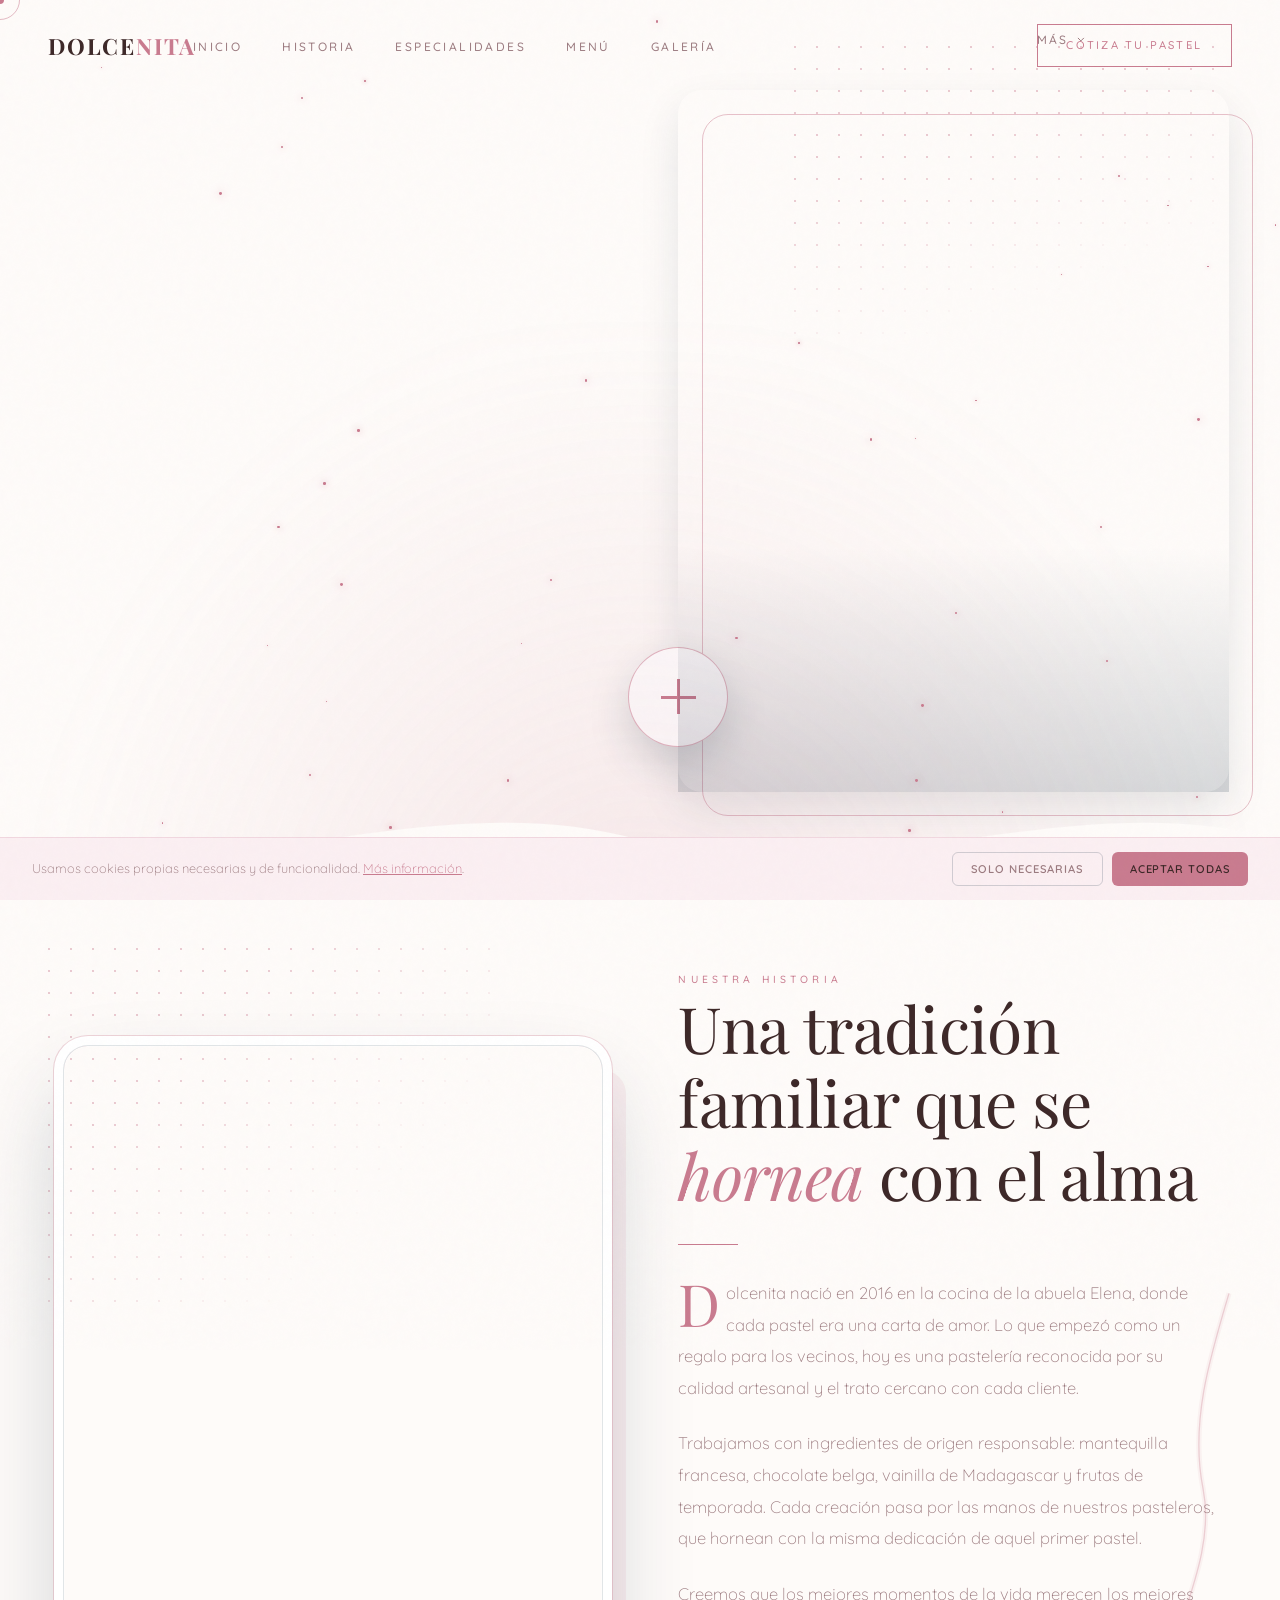
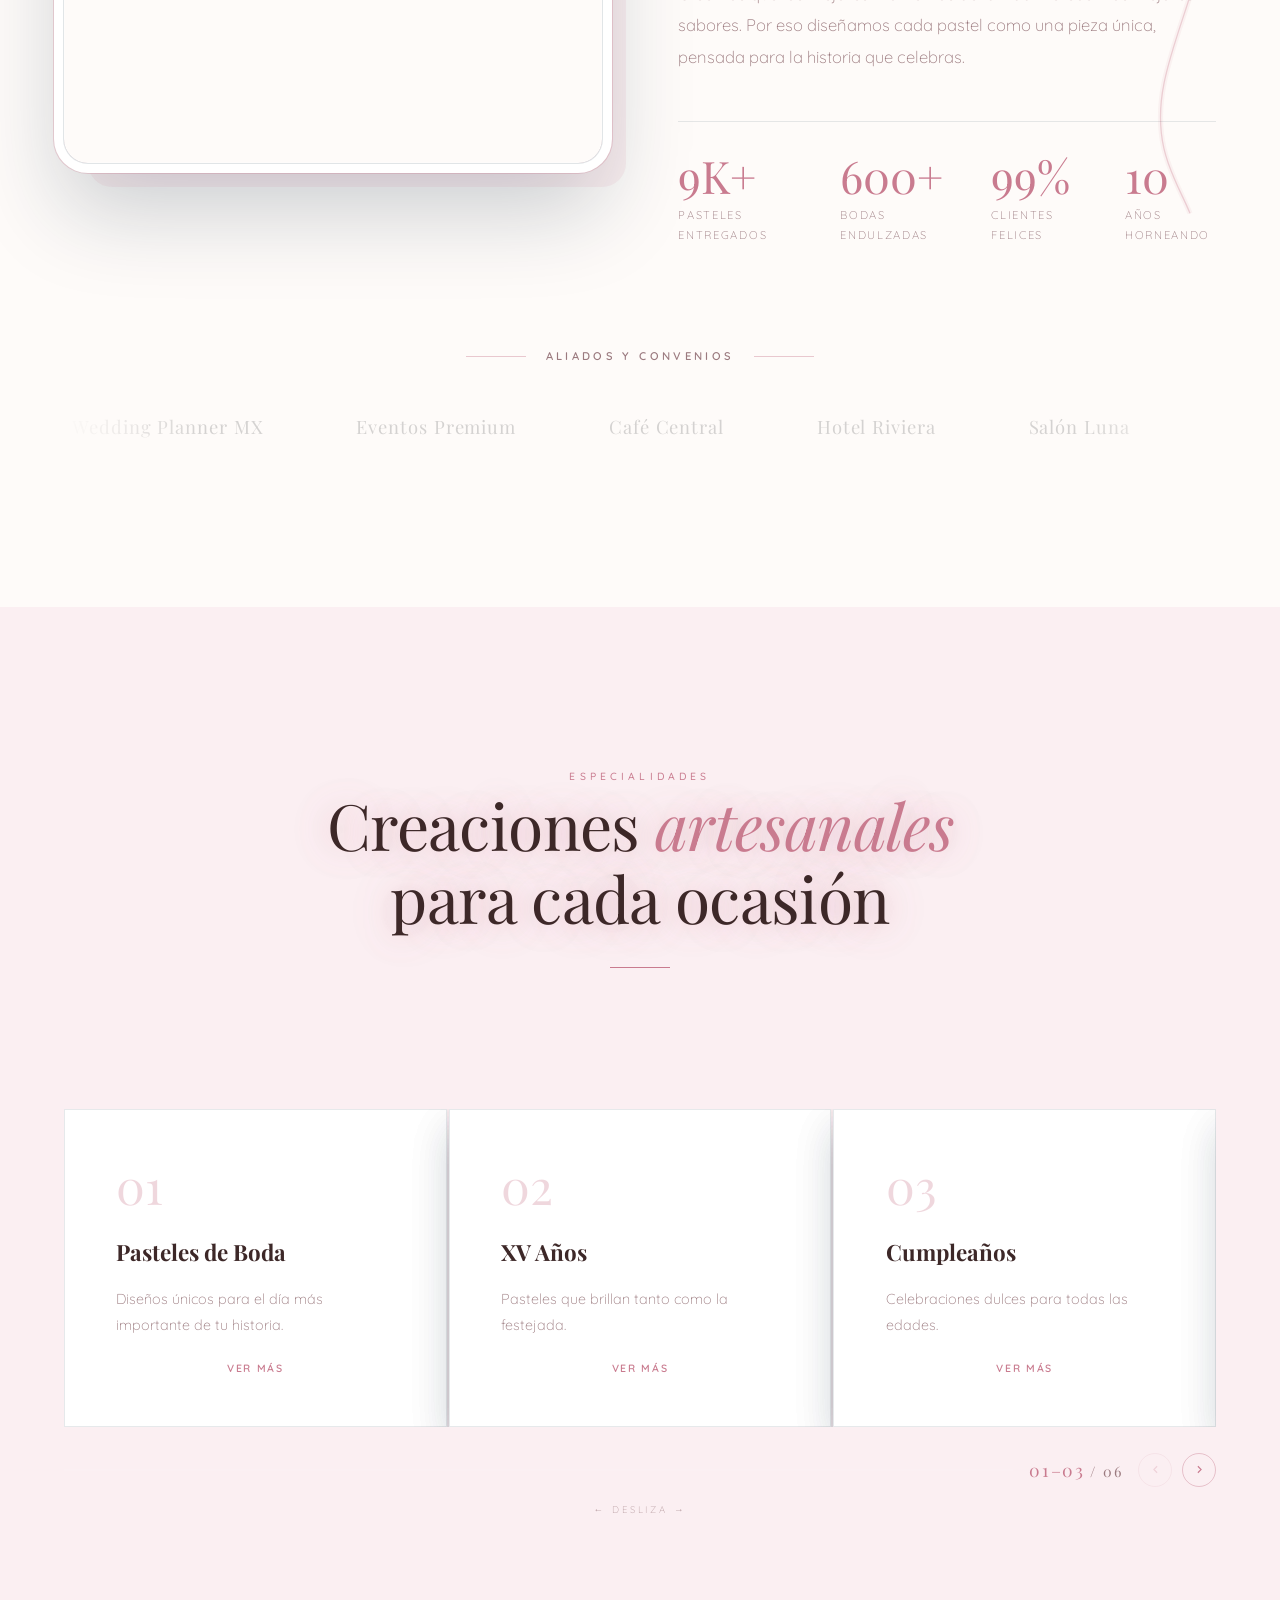
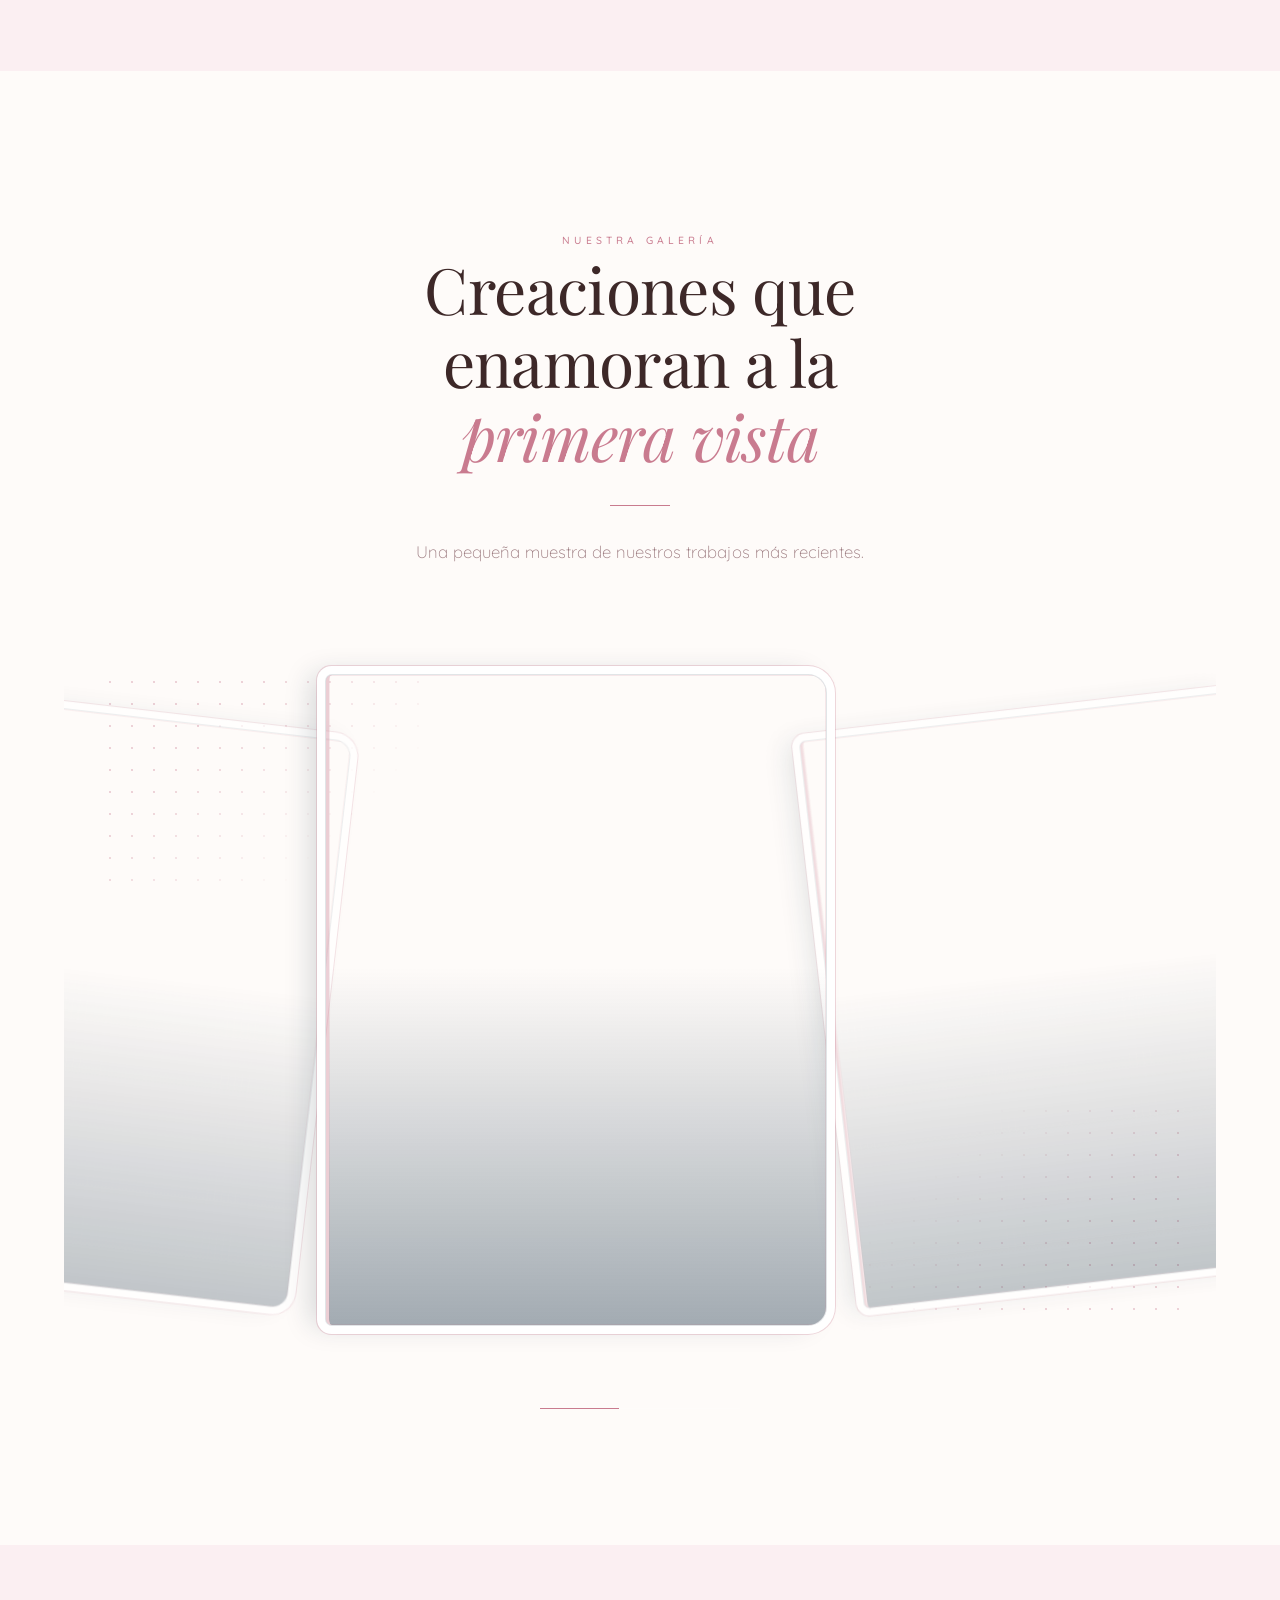
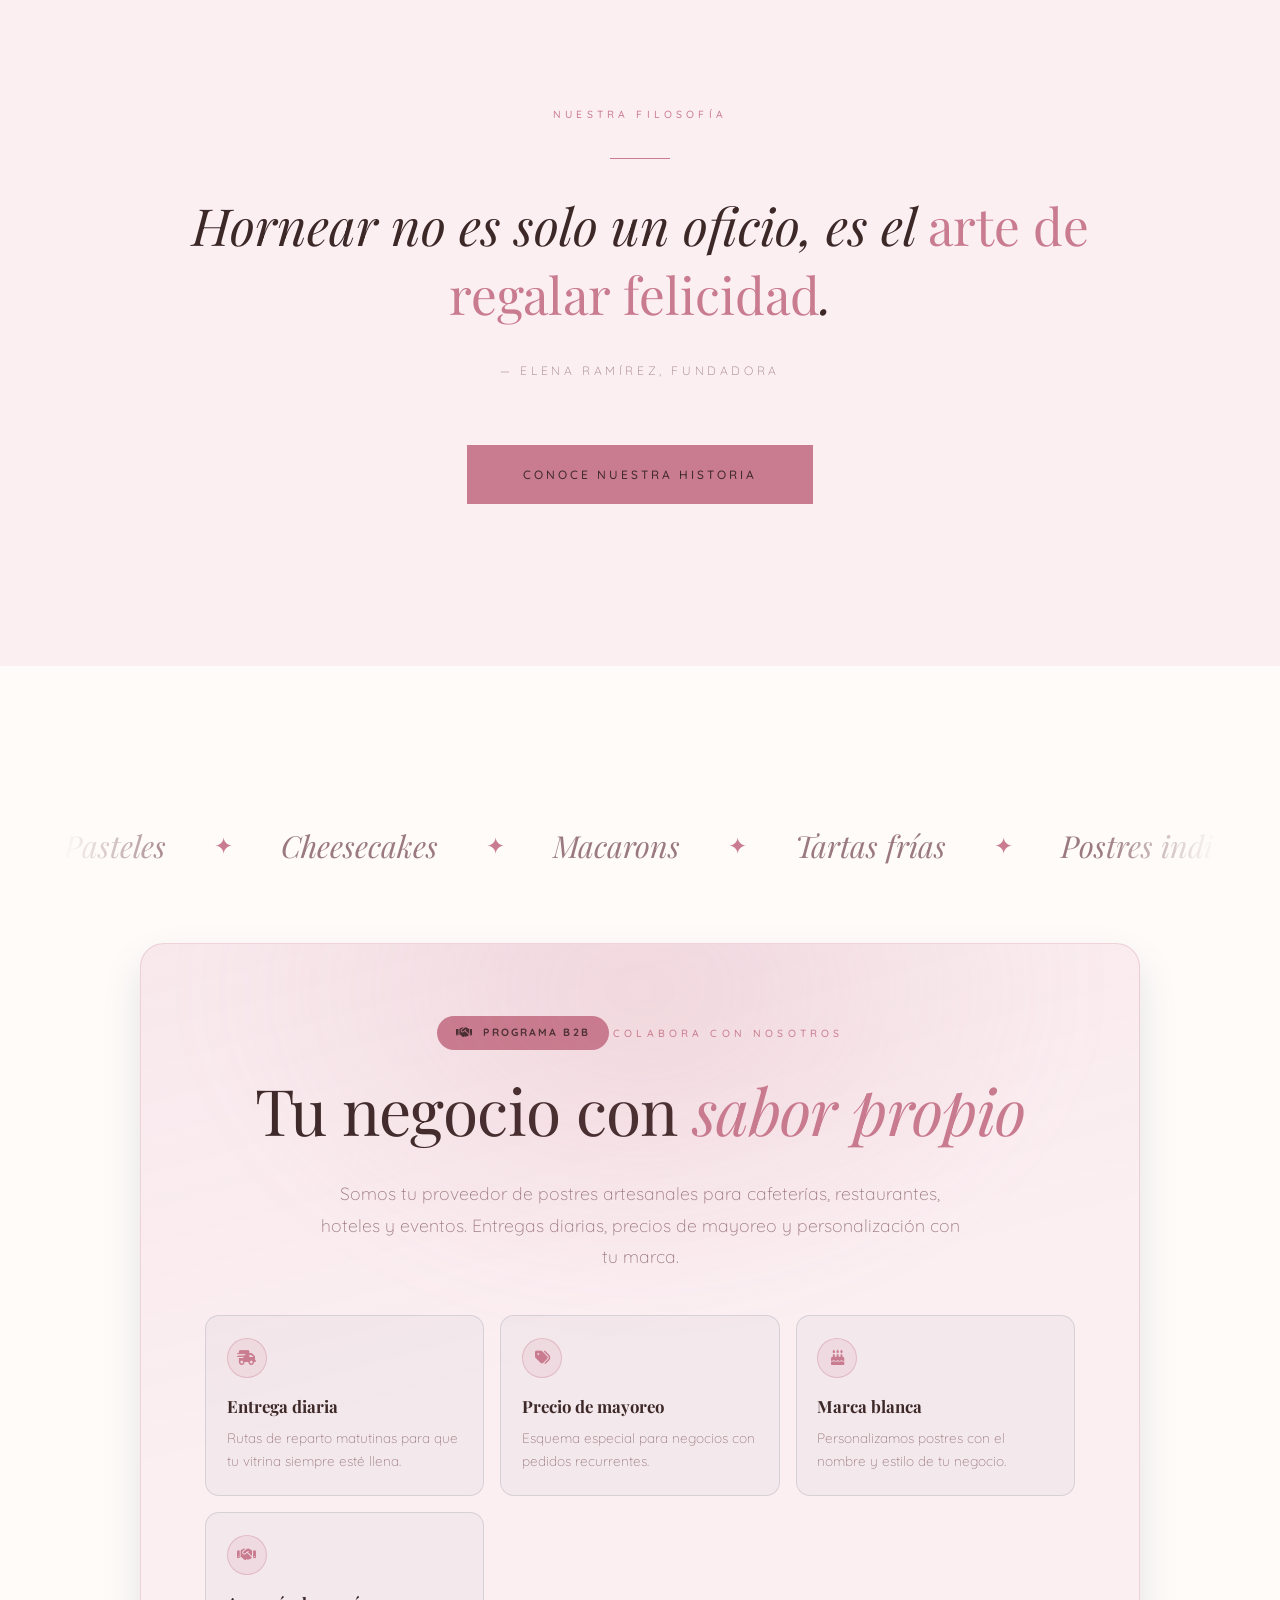
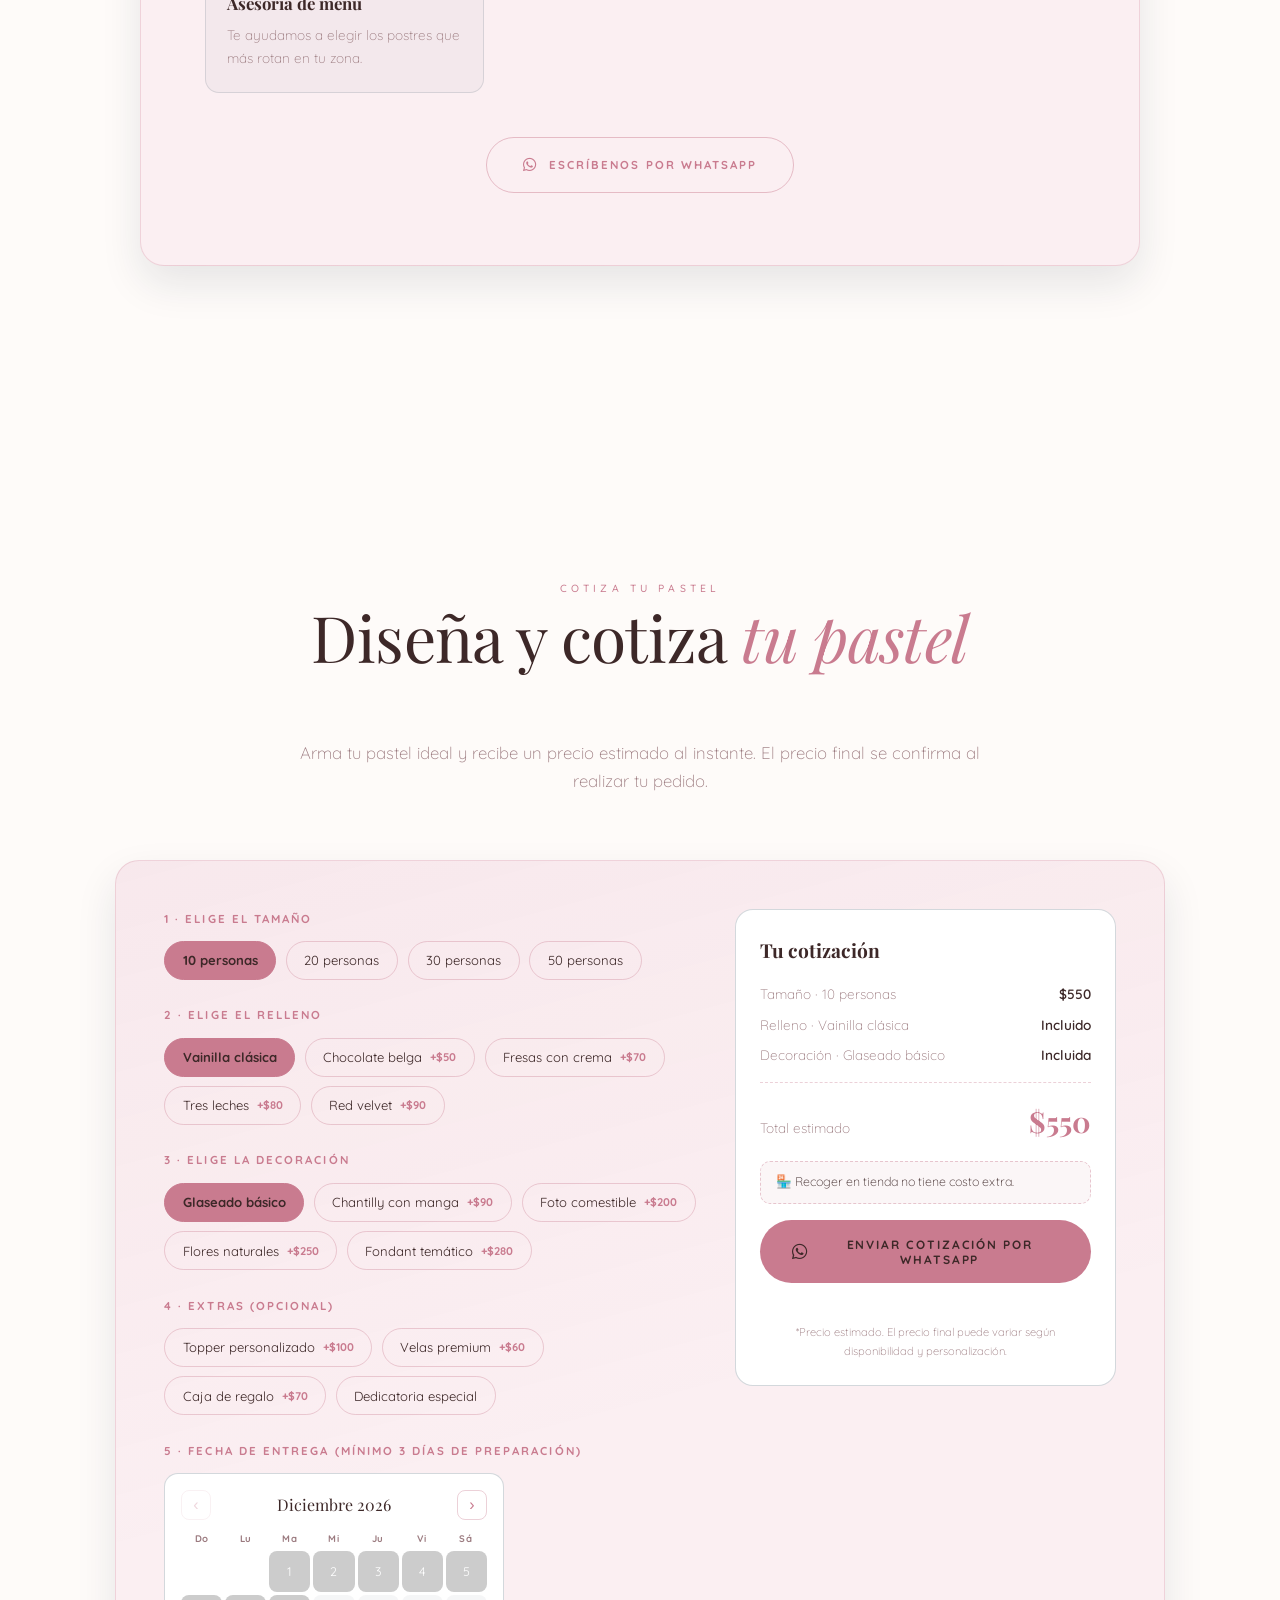
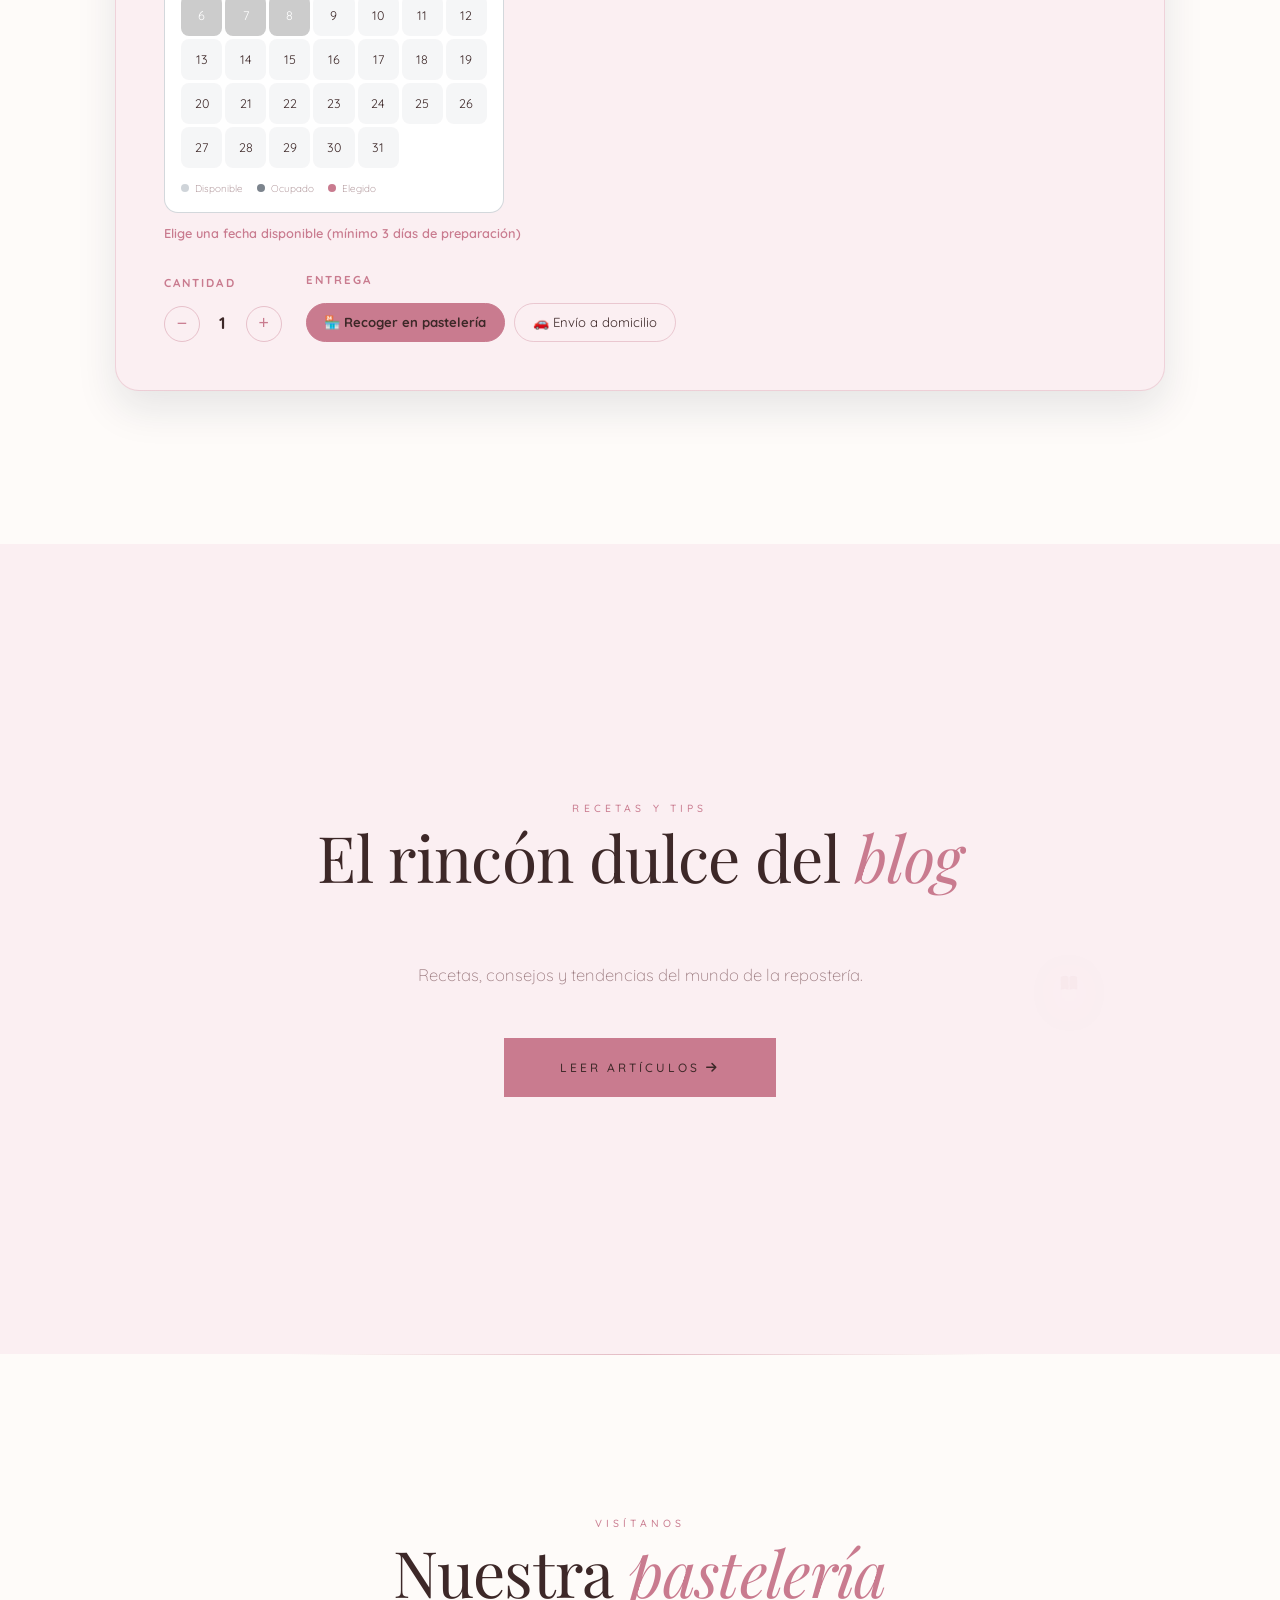
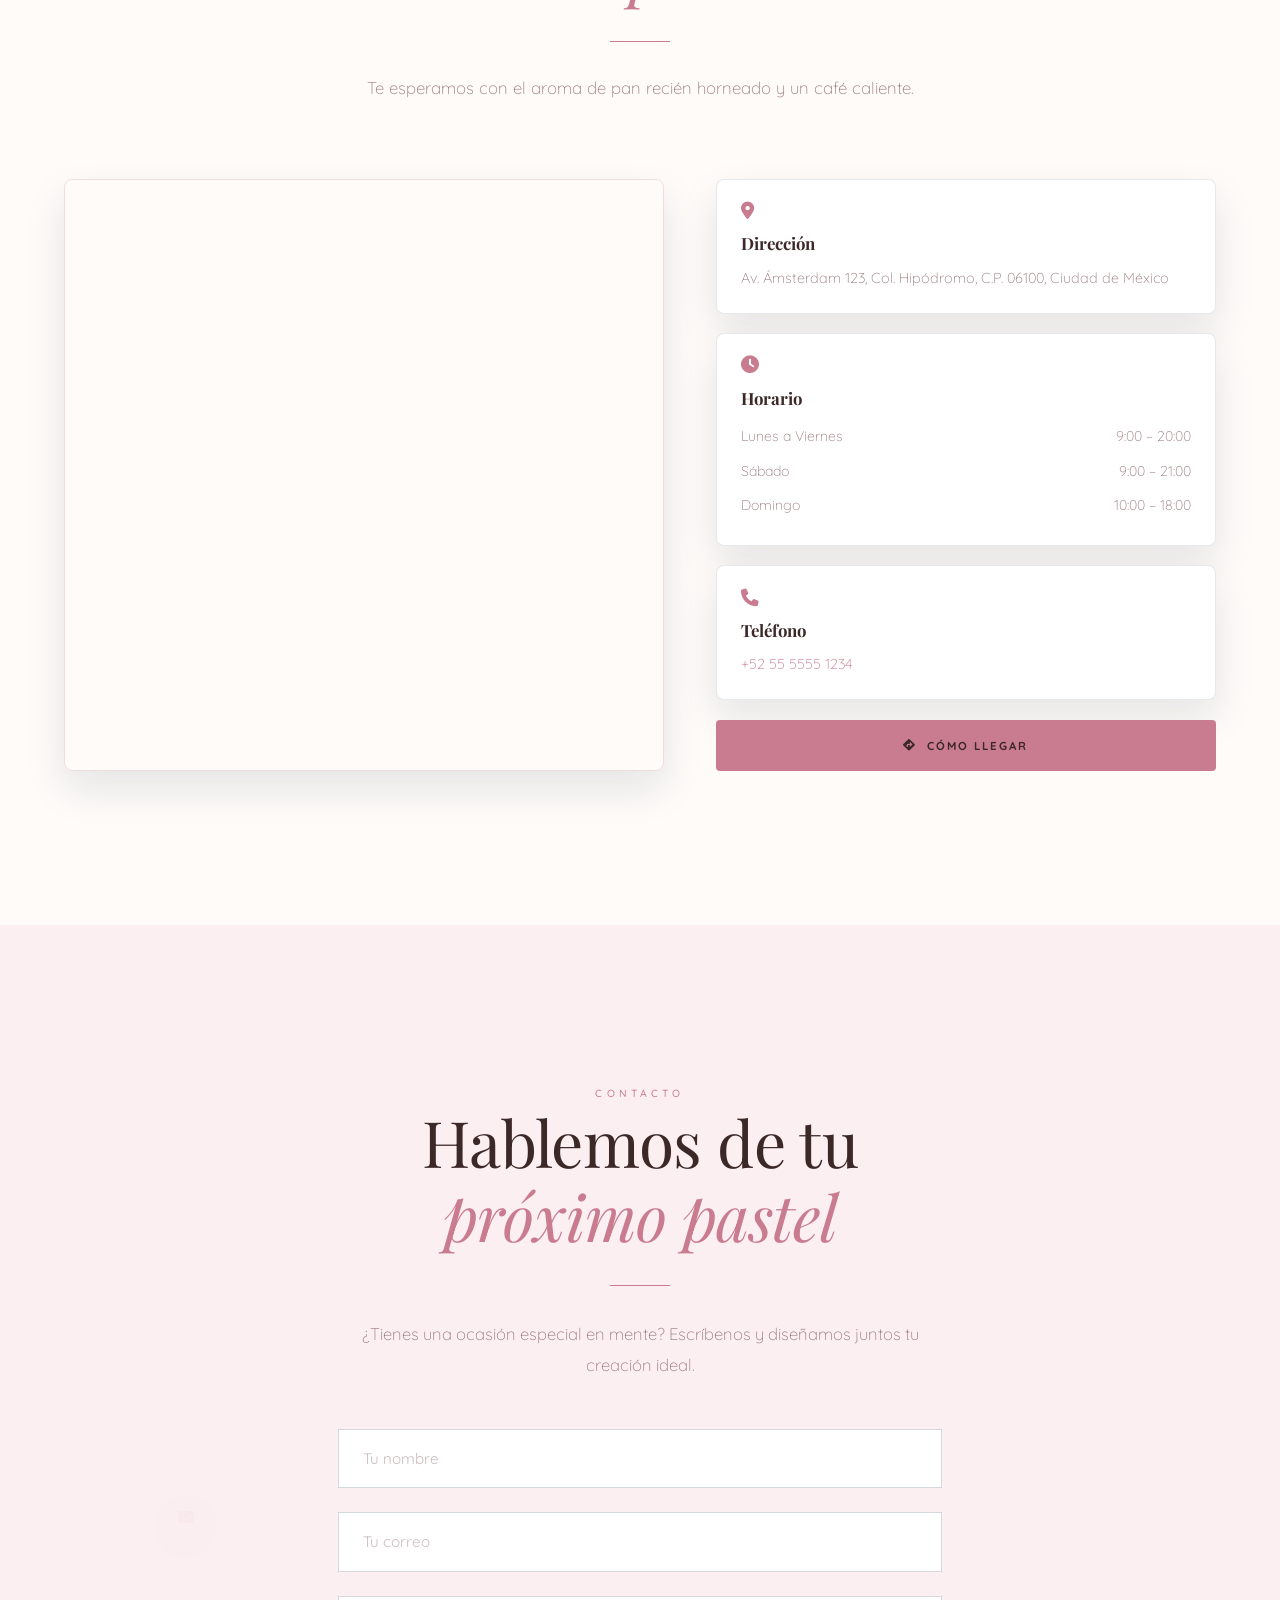
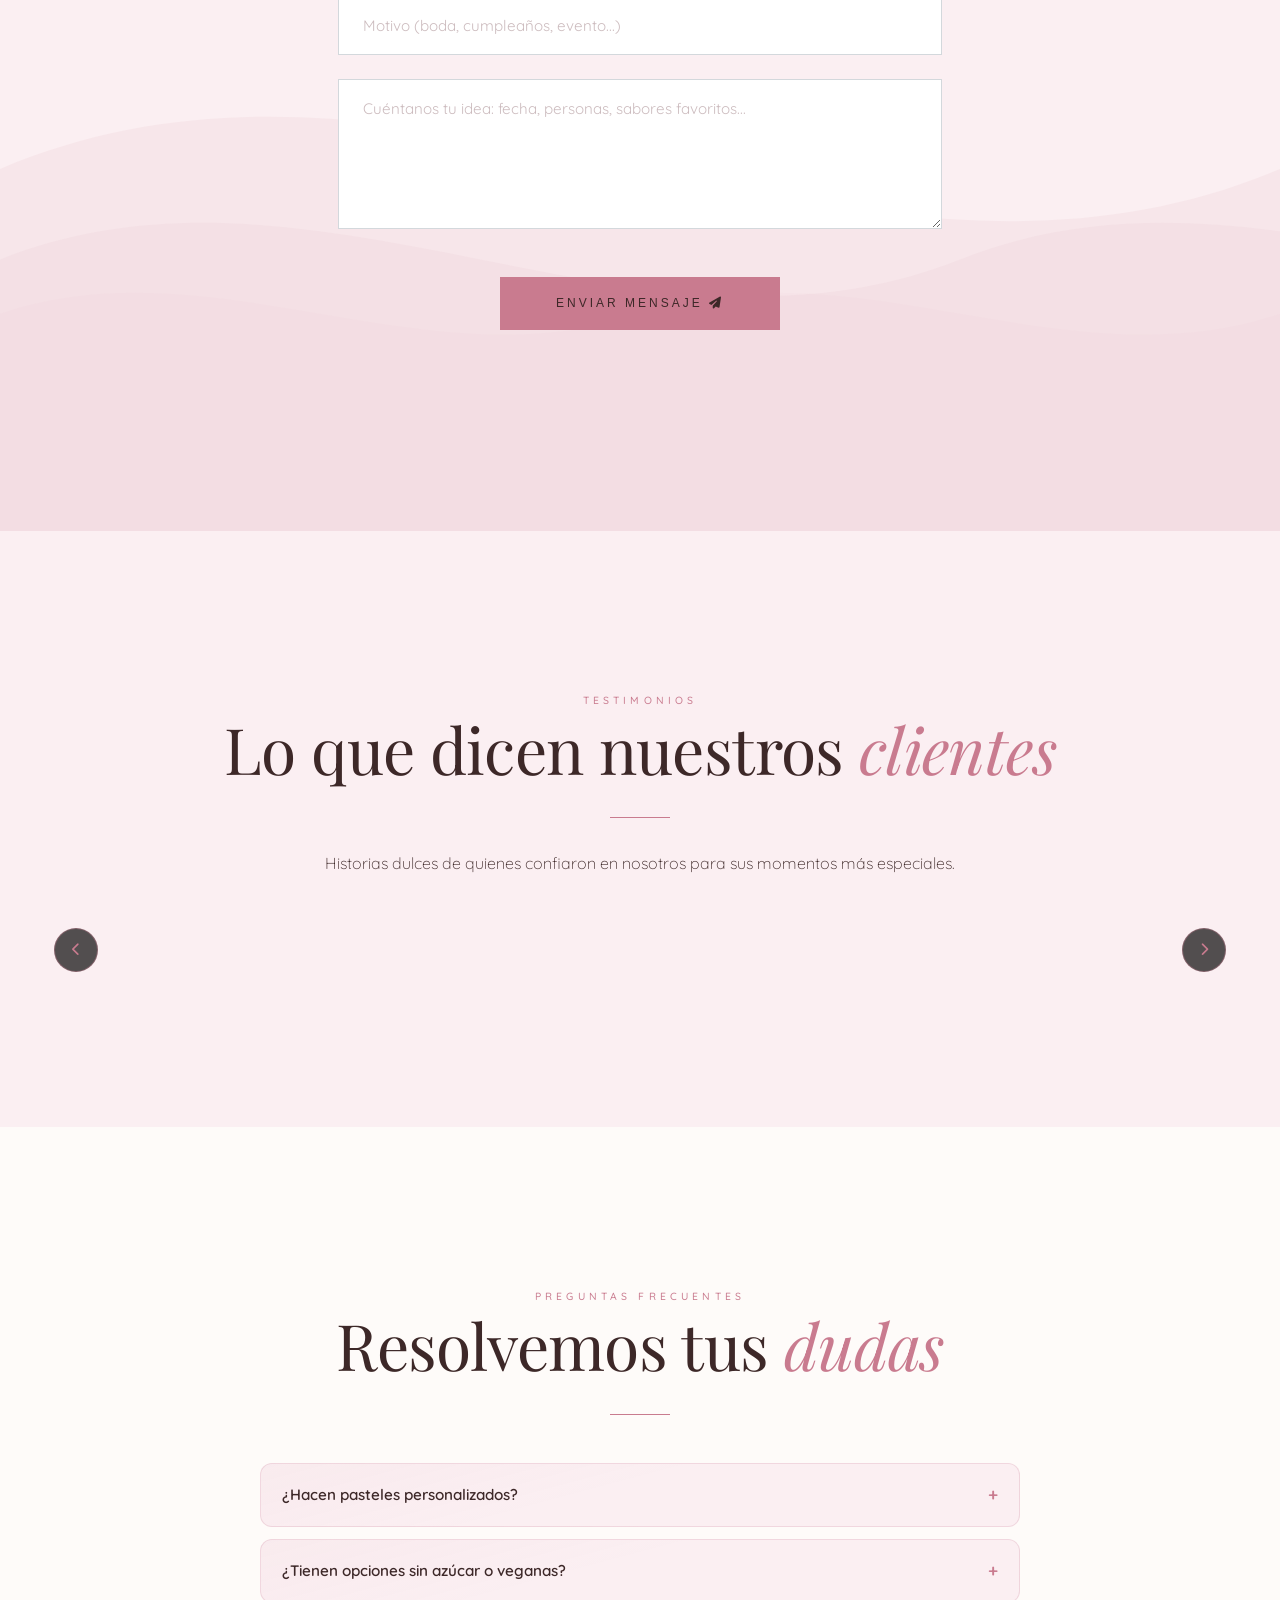
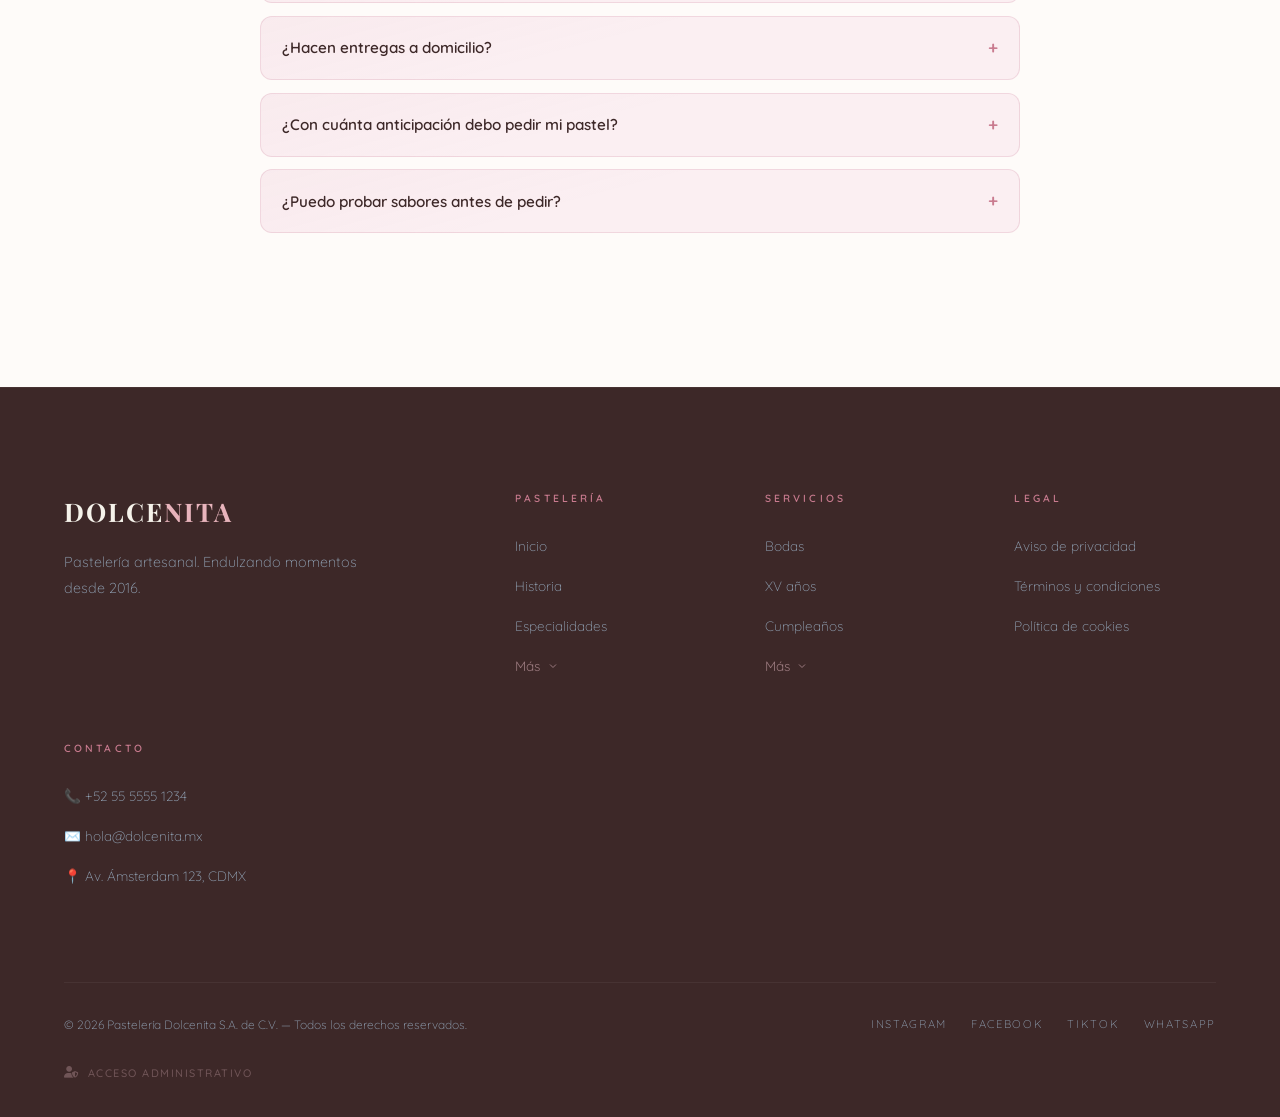
==== commit 708a970a: "Dolcenita" ====
--- a/index.html
+++ b/index.html
@@ -22,10 +22,6 @@
     <!-- Configuración global (bloqueante, debe ir primero) -->
     <script src="config.js"></script>
     <script src="theme.js"></script>
-
-    <!-- Preload de imagen del hero (LCP - Largest Contentful Paint) -->
-    <!-- ⚠️ IMPORTANTE: Reemplaza esta URL con la de tu hero.backgroundImage en config.js -->
-    <link rel="preload" as="image" href="https://images.unsplash.com/photo-1631217868264-e5b90bb7e133?q=80&w=2091&auto=format&fit=crop">
 
     <!-- Estilos -->
     <link rel="stylesheet" href="style.css">
@@ -99,52 +95,77 @@
             <div class="section-inner" id="servicesInner"></div>
         </section>
 
-        <!-- Bloque 4: Galería / Portafolio -->
+        <!-- Bloque 4: Menu -->
+        <section class="section section-menu" id="menu">
+            <div class="section-inner" id="menuInner"></div>
+        </section>
+
+        <!-- Bloque 5: Antes/Despues -->
+        <section class="section section-beforeafter" id="beforeafter">
+            <div class="section-inner" id="beforeafterInner"></div>
+        </section>
+
+        <!-- Bloque 6: Galería / Portafolio -->
         <section class="section section-gallery" id="gallery">
             <div class="section-inner" id="galleryInner"></div>
         </section>
 
-        <!-- Bloque 5: Filosofía -->
+        <!-- Bloque 7: Filosofía -->
         <section class="section section-philosophy" id="philosophy">
             <div class="section-inner" id="philosophyInner"></div>
         </section>
 
-        <!-- Bloque 6: E-commerce -->
+        <!-- Bloque 8: E-commerce -->
         <section class="section section-ecommerce" id="ecommerce">
             <div class="section-inner" id="ecommerceInner"></div>
         </section>
 
-        <!-- 🤝 COLABORA CON NOSOTROS (B2B) -->
+        <!-- 🤝 Bloque 9: COLABORA CON NOSOTROS (B2B) -->
         <section class="section section-collab" id="collab">
             <div class="section-inner" id="collabInner"></div>
         </section>
 
-        <!-- 🍓 TEMPORADA -->
+        <!-- 🎂 Bloque 10: COTIZADOR DE PASTELES -->
+        <section class="section section-cotizador" id="cotizador">
+            <div class="section-inner" id="cotizadorInner"></div>
+        </section>
+
+        <!-- 🍓 Bloque 11: TEMPORADA -->
         <section class="section section-season" id="season">
             <div class="section-inner" id="seasonInner"></div>
         </section>
 
-        <!-- Bloque 7: Blog -->
+        <!-- Bloque 12: Blog -->
         <section class="section section-blog" id="blog">
             <div class="section-inner" id="blogInner"></div>
         </section>
 
-        <!-- Bloque 8: Ubicación -->
+        <!-- Bloque 13: Ubicación -->
         <section class="section section-location" id="location">
             <div class="section-inner" id="locationInner"></div>
         </section>
 
-        <!-- Bloque 9: Citas -->
+        <!-- Bloque 14: Citas -->
         <section class="section section-appointments" id="appointments">
             <div class="section-inner" id="appointmentsInner"></div>
         </section>
 
-        <!-- Bloque 10: Contacto -->
+        <!-- Bloque 15: Planes -->
+        <section class="section section-plans" id="plans">
+            <div class="section-inner" id="plansInner"></div>
+        </section>
+
+        <!-- Bloque 16: Planes -->
+        <section class="section section-classes" id="classes">
+            <div class="section-inner" id="classesInner"></div>
+        </section>
+
+        <!-- Bloque 17: Contacto -->
         <section class="section section-contact" id="contact">
             <div class="section-inner" id="contactInner"></div>
         </section>
 
-        <!-- Bloque 11: Testimonios -->
+        <!-- Bloque 18: Testimonios -->
         <section class="section section-testimonials" id="testimonials">
             <div class="section-inner" id="testimonialsInner"></div>
         </section>
--- a/style.css
+++ b/style.css
@@ -1,17 +1,15 @@
 /* ============================================================
-   STYLE.CSS — OPTIMIZADO, LIMPIO Y CONSOLIDADO
+   STYLE.CSS — SISTEMA WEB MULTI-GIRO (v2026.08)
    ÍNDICE:
-   01 Reset & variables          11 E-commerce
-   02 Accesibilidad (focus)      12 Blog (tinta dorada)
-   03 Cursor personalizado       13 Contacto
-   04 Grain overlay              14 Footer (+responsive compacto)
-   05 Loader                     15 Testimonios (+placeholder)
-   06 Header / Nav + menú MÁS    16 Utilidades
-   07 Hero + typewriter          17 Optimizaciones móvil
-   08 Servicios + luz que cae    18 Personalidad + Hero Layout (split premium)
-   09 Galería (librería premium) 19 Ubicación + Citas + Patrocinadores
-   10 Filosofía / CTA            20 Equipo Médico
-                                 21 Tema Claro (ajustes consolidados)
+   01 Reset & Variables          10 Footer
+   02 Accesibilidad              11 Testimonios
+   03 Cursor personalizado       12 Utilidades
+   04 Grain overlay              13 Optimizaciones móvil
+   05 Loader                     14 Personalidad + Hero Split
+   06 Header / Nav               15 Bloques secundarios
+   07 Hero + Typewriter          16 Bloques multi-giro
+   08 Secciones (reveal)         17 Tema Claro
+   09 Bloques principales        18 Multi-idioma
    ============================================================ */
 
 /* ============ 01 RESET & VARIABLES ============ */
@@ -43,7 +41,7 @@
 button { cursor: none; }
 ::selection { background: var(--color-accent); color: var(--color-dark); }
 
-/* ============ 02 ACCESIBILIDAD (WCAG 2.4.7) ============ */
+/* ============ 02 ACCESIBILIDAD ============ */
 :focus { outline: none; }
 :focus-visible { outline: 2px solid var(--color-accent); outline-offset: 3px; border-radius: 2px; }
 a:focus-visible, button:focus-visible { outline: 2px solid var(--color-accent); outline-offset: 4px; }
@@ -88,29 +86,117 @@
   80% { transform: translate(5%, 5%); } 100% { transform: translate(0, 0); }
 }
 
-/* ============ 05 LOADER ============ */
+/* ============ 05 LOADER — EDICIÓN MAESTRA ============ */
 .loader {
-  position: fixed; inset: 0; background: var(--color-dark); z-index: 100000;
+  position: fixed; inset: 0; z-index: 100000; overflow: hidden;
   display: flex; align-items: center; justify-content: center;
-  transition: opacity 1.5s cubic-bezier(0.16, 1, 0.3, 1), visibility 1.5s;
-}
-.loader.hidden { opacity: 0; visibility: hidden; }
-.loader-inner { text-align: center; position: relative; }
-.loader-title-wrapper { position: relative; display: inline-block; margin-bottom: 1.5rem; --p: 0%; }
+  background:
+    radial-gradient(ellipse 65% 48% at 50% 64%, rgba(var(--accent-rgb), .12), transparent 70%),
+    var(--color-dark);
+  clip-path: inset(0 0 0 0);
+  transition: opacity 1.1s cubic-bezier(0.16, 1, 0.3, 1), visibility 1.1s,
+              clip-path 1s cubic-bezier(0.65, 0, 0.35, 1);
+}
+.loader.hidden { opacity: 0; visibility: hidden; clip-path: inset(0 0 100% 0); }  /* salida telón ↑ */
+
+/* Marcas de registro en esquinas (prueba de imprenta) */
+.loader::before {
+  content: ''; position: absolute; inset: 1.3rem; pointer-events: none;
+  background:
+    linear-gradient(var(--color-accent), var(--color-accent)) left top / 1px 22px,
+    linear-gradient(var(--color-accent), var(--color-accent)) left top / 22px 1px,
+    linear-gradient(var(--color-accent), var(--color-accent)) right top / 1px 22px,
+    linear-gradient(var(--color-accent), var(--color-accent)) right top / 22px 1px,
+    linear-gradient(var(--color-accent), var(--color-accent)) left bottom / 1px 22px,
+    linear-gradient(var(--color-accent), var(--color-accent)) left bottom / 22px 1px,
+    linear-gradient(var(--color-accent), var(--color-accent)) right bottom / 1px 22px,
+    linear-gradient(var(--color-accent), var(--color-accent)) right bottom / 22px 1px;
+  background-repeat: no-repeat;
+  animation: loaderMarks 1.4s var(--ease-out-expo) both;
+}
+/* Grano sutil de imprenta */
+.loader::after {
+  content: ''; position: absolute; inset: 0; pointer-events: none; opacity: .035; mix-blend-mode: overlay;
+  background-image: url("data:image/svg+xml,%3Csvg viewBox='0 0 256 256' xmlns='http://www.w3.org/2000/svg'%3E%3Cfilter id='n'%3E%3CfeTurbulence type='fractalNoise' baseFrequency='0.9' numOctaves='4' stitchTiles='stitch'/%3E%3C/filter%3E%3Crect width='100%25' height='100%25' filter='url(%23n)'/%3E%3C/svg%3E");
+}
+
+.loader-inner { text-align: center; position: relative; transition: transform .9s var(--ease-out-expo), opacity .9s; }
+.loader.hidden .loader-inner { transform: translateY(-16px) scale(1.03); opacity: 0; }
+
+/* ── Nada se mueve hasta que la tipografía esté cargada (anti-"pop") ── */
+.loader:not(.ready)::before,
+.loader:not(.ready) .loader-inner,
+.loader:not(.ready) .loader-inner::before,
+.loader:not(.ready) .loader-inner::after,
+.loader:not(.ready) .loader-title-base,
+.loader:not(.ready) .loader-title-fill,
+.loader:not(.ready) .loader-title-wrapper::after,
+.loader:not(.ready) .loader-percentage,
+.loader:not(.ready) .loader-tagline { animation-play-state: paused; }
+
+/* Filete superior que se dibuja */
+.loader-inner::before {
+  content: ''; display: block; width: 70px; height: 1px; margin: 0 auto 1.6rem;
+  background: linear-gradient(90deg, transparent, var(--color-accent), transparent);
+  animation: loaderDraw 1.2s .2s var(--ease-out-expo) both;
+}
+/* Sello ✦ girando al pie */
+.loader-inner::after {
+  content: '✦'; display: block; margin: 1.5rem auto 0; color: var(--color-accent);
+  font-size: .85rem; opacity: .8;
+  animation: loaderSealIn .8s .9s var(--ease-out-quart) both,   /* entra al final de la coreografía */
+             loaderSpin 7s linear infinite;
+}
+@keyframes loaderSealIn { from { opacity: 0; } to { opacity: .8; } }
+
+.loader-title-wrapper { position: relative; display: inline-block; --p: 0%; }
 .loader-title-base {
   font-family: var(--font-display); font-size: clamp(2rem, 6vw, 4rem); font-weight: 700;
-  letter-spacing: 0.15em; text-transform: uppercase; color: rgba(255, 255, 255, 0.1); display: block;
+  letter-spacing: .15em; text-transform: uppercase; color: rgba(255, 255, 255, .12); display: block;
+  animation: loaderTrack 1s .05s var(--ease-out-quart) both;
 }
 .loader-title-fill {
   position: absolute; top: 0; left: 0; font-family: var(--font-display);
-  font-size: clamp(2rem, 6vw, 4rem); font-weight: 700; letter-spacing: 0.15em;
+  font-size: clamp(2rem, 6vw, 4rem); font-weight: 700; letter-spacing: .15em;
   text-transform: uppercase; color: var(--color-accent); display: block;
   width: 0%; overflow: hidden; white-space: nowrap;
-  transition: width 0.5s cubic-bezier(0.16, 1, 0.3, 1);
-}
-.loader-percentage { font-family: var(--font-body); font-size: 0.75rem; letter-spacing: 0.3em; color: var(--color-text-muted); opacity: 0.6; }
-
-/* ============ 06 HEADER / NAV + MENÚ "MÁS" ============ */
+  text-shadow: 0 0 28px rgba(var(--accent-rgb), .45);
+  transition: width .5s cubic-bezier(0.16, 1, 0.3, 1);
+  animation: loaderTrack .8s 0s var(--ease-out-quart) both;
+}
+/* Regla fina bajo el título */
+.loader-title-wrapper::after {
+  content: ''; display: block; height: 1px; margin: 1.2rem auto 0; width: min(240px, 56vw);
+  background: linear-gradient(90deg, transparent, rgba(var(--accent-rgb), .5), transparent);
+  animation: loaderFadeIn 1s .6s ease both;
+}
+
+.loader-percentage {
+  font-family: var(--font-display); font-style: italic; font-size: 1rem;
+  letter-spacing: .22em; color: var(--color-text-muted); opacity: 0;
+  animation: loaderFadeUp .5s .5s var(--ease-out-expo) forwards;
+}
+.loader-percentage::before { content: '—\2002'; }
+.loader-percentage::after { content: '\2002—'; }
+
+.loader-tagline {
+  margin-top: 1.1rem; font-size: .66rem; font-weight: 500; letter-spacing: .42em;
+  text-transform: uppercase; color: var(--color-text-muted); opacity: 0;
+  animation: loaderFadeUp 1s .4s var(--ease-out-expo) forwards;
+}
+
+@keyframes loaderTrack { from { opacity: 0; filter: blur(8px); letter-spacing: .28em; } to { opacity: 1; filter: blur(0); letter-spacing: .15em; } }
+@keyframes loaderFill { from { width: 0%; } to { width: 100%; } }
+@keyframes loaderDraw { from { transform: scaleX(0); opacity: 0; } to { transform: scaleX(1); opacity: 1; } }
+@keyframes loaderSpin { to { transform: rotate(360deg); } }
+@keyframes loaderFadeUp { from { opacity: 0; transform: translateY(10px); } to { opacity: .85; transform: none; } }
+@keyframes loaderFadeIn { from { opacity: 0; } to { opacity: 1; } }
+@keyframes loaderMarks { from { opacity: 0; } to { opacity: .55; } }
+@media (prefers-reduced-motion: reduce) {
+  .loader::before, .loader-inner::before, .loader-inner::after,
+  .loader-title-base, .loader-title-fill, .loader-percentage, .loader-tagline { animation: none; opacity: 1; }
+}
+/* ============ 06 HEADER / NAV ============ */
 .header {
   position: fixed; top: 0; left: 0; right: 0; z-index: 1000;
   padding: 1.5rem 3rem; display: flex; align-items: center; justify-content: space-between;
@@ -147,10 +233,10 @@
 }
 .nav-cta:hover { background: var(--color-accent); color: var(--color-dark); }
 .nav-hamburger { display: none; flex-direction: column; gap: 6px; background: none; border: none; padding: 5px; z-index: 1002; position: relative; }
-.nav-hamburger span { display: block; width: 28px; height: 1px; background: var(--color-text); transition: all 0.4s var(--ease-out-expo); }
-.nav-hamburger.active span:nth-child(1) { transform: rotate(45deg) translate(5px, 5px); }
+.nav-hamburger span { display: block; width: 28px; height: 2px; background: var(--color-text); transform: translateY(0) rotate(0deg); transition: transform .45s var(--ease-out-expo), opacity .3s ease, background .3s ease; }
+.nav-hamburger.active span:nth-child(1) { transform: translateY(8px) rotate(45deg); }
 .nav-hamburger.active span:nth-child(2) { opacity: 0; }
-.nav-hamburger.active span:nth-child(3) { transform: rotate(-45deg) translate(5px, -5px); }
+.nav-hamburger.active span:nth-child(3) { transform: translateY(-8px) rotate(-45deg); }
 .nav-more { position: relative; display: none; }
 .nav-more-btn {
   display: flex; align-items: center; gap: .4rem; background: none; border: none; cursor: none;
@@ -183,24 +269,41 @@
   .nav-link-extra { display: block; }
   .nav-links {
     position: fixed; inset: 0; background: var(--color-dark);
-    flex-direction: column; align-items: center; justify-content: center; gap: 2rem;
+    flex-direction: column; align-items: center;
+    justify-content: flex-start;        /* fallback navegadores viejos */
+    justify-content: safe center;       /* centrado si cabe → scroll si no, sin cortarse */
+    gap: 0; padding: 5.5rem 1.5rem 2rem;
+    overflow-y: auto; -webkit-overflow-scrolling: touch;
     opacity: 0; visibility: hidden; pointer-events: none; transform: translateY(-20px);
     transition: opacity 0.5s var(--ease-out-expo), visibility 0.5s, transform 0.5s var(--ease-out-expo);
     z-index: 1001;
   }
   .nav-links.open { opacity: 1; visibility: visible; pointer-events: auto; transform: translateY(0); }
   .nav-links a {
-    font-size: 1.2rem; opacity: 0; transform: translateY(20px);
+    font-size: 1.15rem; letter-spacing: .22em; padding: 1rem 0;   /* pocos enlaces → grande */
+    opacity: 0; transform: translateY(14px);
     transition: opacity 0.4s var(--ease-out-expo), transform 0.4s var(--ease-out-expo), color 0.4s;
   }
+  /* ── Escala adaptativa: más enlaces → más compacto ── */
+  .nav-links:has(> li:nth-child(8)) a  { font-size: 1rem;   padding: .85rem 0; }  /* 8+  */
+  .nav-links:has(> li:nth-child(11)) a { font-size: .92rem; padding: .72rem 0; }  /* 11+ */
+  .nav-links:has(> li:nth-child(14)) a { font-size: .84rem; padding: .6rem 0; letter-spacing: .2em; }  /* 14+ */
   .nav-links.open a { opacity: 1; transform: translateY(0); }
   .nav-links.open a:nth-child(1) { transition-delay: 0.1s; }
   .nav-links.open a:nth-child(2) { transition-delay: 0.15s; }
   .nav-links.open a:nth-child(3) { transition-delay: 0.2s; }
   .nav-links.open a:nth-child(4) { transition-delay: 0.25s; }
   .nav-links.open a:nth-child(5) { transition-delay: 0.3s; }
-  .nav-links li.m-extra { display: none; }
-  .nav-links.more-open li.m-extra { display: block; }
+  .nav-links li.m-extra {
+    display: block; max-height: 0; overflow: hidden;
+    opacity: 0; transform: translateY(14px); pointer-events: none;
+    transition: max-height .5s var(--ease-out-expo),
+                opacity .3s ease,
+                transform .45s var(--ease-out-expo);
+  }
+  .nav-links.more-open li.m-extra {
+    max-height: 76px; opacity: 1; transform: translateY(0); pointer-events: auto;
+  }
   .nav-links.more-open li.m-extra a { opacity: 1; transform: translateY(0); }
   #navMoreMobile { display: block; width: 100%; margin: .5rem 0; }
   #navMoreMobile .nav-more-btn {
@@ -249,6 +352,11 @@
   .header:not(.scrolled):not(.menu-open) .nav-hamburger span { background: #fff; }
 }
 
+@media (min-width: 480px) {
+  .nav-links { padding-top: 5.5rem; }
+  .nav-links a { letter-spacing: .18em; }
+}
+
 /* ============ 07 HERO + TYPEWRITER ============ */
 .hero { position: relative; height: 100vh; min-height: 600px; display: flex; align-items: center; justify-content: center; overflow: hidden; }
 .hero-bg { position: absolute; inset: -20%; background-size: cover; background-position: center; filter: brightness(0.35) saturate(0.8); z-index: 0; }
@@ -312,7 +420,7 @@
 }
 @media (max-width: 480px) { .hero-wave { height: 60px; } }
 
-/* ============ SECCIONES — GENERAL (sistema reveal) ============ */
+/* ============ 08 SECCIONES — SISTEMA REVEAL ============ */
 .section { position: relative; padding: clamp(5rem, 12vw, 10rem) clamp(1.5rem, 5vw, 6rem); overflow: hidden; }
 .section-inner { max-width: 1300px; margin: 0 auto; }
 .section-label { font-size: 0.65rem; font-weight: 500; letter-spacing: 0.4em; text-transform: uppercase; color: var(--color-accent); margin-bottom: 1rem; }
@@ -330,7 +438,8 @@
 .reveal-scale { opacity: 0; transform: scale(0.9); transition: opacity 1.2s var(--ease-out-expo), transform 1.2s var(--ease-out-expo); }
 .reveal-scale.visible { opacity: 1; transform: scale(1); }
 
-/* ============ 08 BLOQUE 1 — HISTORIA (con tarjeta premium) ============ */
+/* ============ 09 BLOQUES PRINCIPALES ============ */
+/* HISTORIA */
 .section-story { background: var(--color-bg); padding-top: clamp(2rem, 5vw, 4rem); padding-bottom: clamp(5rem, 12vw, 10rem); }
 .story-ribbon { position: absolute; top: 0; right: 0; width: 100%; height: 100%; pointer-events: none; z-index: 0; overflow: hidden; }
 .story-ribbon svg { position: absolute; top: 0; right: 3%; width: 260px; height: 100%; animation: ribbonFloat 8s ease-in-out infinite; }
@@ -344,8 +453,6 @@
 }
 @keyframes ribbonPulse { 0%, 100% { opacity: 0.3; } 50% { opacity: 0.5; } }
 .story-grid { display: grid; grid-template-columns: 1fr 1fr; gap: clamp(3rem, 6vw, 8rem); align-items: center; position: relative; z-index: 1; }
-
-/* Trama de puntos que asoma por arriba-izquierda, detrás de la foto */
 .story-grid::before {
   content: '';
   position: absolute;
@@ -357,8 +464,6 @@
   mask-image: linear-gradient(135deg, #000 30%, transparent 75%);
   pointer-events: none;
 }
-
-/* Tarjeta premium: passe-partout + contralínea + panel desplazado */
 .story-image-wrapper {
   position: relative; overflow: hidden; aspect-ratio: 3/4;
   border-radius: 24px;
@@ -411,19 +516,92 @@
   .story-stat-row { gap: 1rem; }
 }
 
-/* ============ 08 BLOQUE 2 — SERVICIOS + LUZ QUE CAE ============ */
+/* SERVICIOS + LUZ QUE CAE */
 .section-services { background: var(--color-bg-alt); contain: layout style paint; }
 .services-header { text-align: center; max-width: 700px; margin: 0 auto 5rem; }
 .services-header p { color: var(--color-text-muted); font-size: 1.05rem; }
 .services-grid { display: grid; grid-template-columns: repeat(auto-fit, minmax(280px, 1fr)); gap: 2px; }
 
 .service-card {
-  position: relative; padding: clamp(2rem, 4vw, 3.5rem);
-  background: transparent; border: none;
-  transition: all 0.6s var(--ease-out-expo); overflow: visible;
-  perspective: 1400px; display: flex;
+  position: relative;
+  padding: 0;
+  background: transparent;
+  border: none;
+  overflow: visible;
+  perspective: 1400px;
+  display: flex;
+  transition: all 0.6s var(--ease-out-expo);
 }
 .service-card.flipped { z-index: 5; }
+.service-card:hover { transform: none; background: transparent; }
+
+.service-flip {
+  position: relative;
+  width: 100%;
+  display: flex; flex-direction: column;
+  transform-style: preserve-3d;
+  transition: transform .8s var(--ease-out-expo);
+}
+.service-card.flipped .service-flip { transform: rotateY(180deg); }
+
+.service-face {
+  backface-visibility: hidden;
+  -webkit-backface-visibility: hidden;
+  transform: translateZ(0);
+  background: linear-gradient(165deg, rgba(var(--accent-rgb), .05), transparent 45%), var(--color-bg-alt);
+  border: 1px solid rgba(255,255,255,.05);
+  padding: clamp(2rem, 4vw, 3.5rem);
+  overflow: hidden;
+  display: flex; flex-direction: column;
+  position: relative;
+  transition: background .6s, border-color .6s;
+}
+.service-card:hover .service-face {
+  background: linear-gradient(165deg, rgba(var(--accent-rgb), .09), transparent 45%), var(--color-bg-alt);
+  border-color: rgba(var(--accent-rgb), .25);
+}
+.service-face::before {
+  content: ''; position: absolute; top: 0; left: 0; width: 100%; height: 2px;
+  background: var(--color-accent); transform: scaleX(0); transform-origin: left;
+  transition: transform .6s var(--ease-out-expo);
+}
+.service-card:hover .service-face::before { transform: scaleX(1); }
+.service-face::after {
+  content: ''; position: absolute; inset: 0;
+  background: linear-gradient(105deg, transparent 40%, rgba(255,255,255,.07) 50%, transparent 60%);
+  transform: translateX(-130%);
+  transition: transform 1s var(--ease-out-expo);
+  pointer-events: none;
+}
+.service-card:hover .service-face::after { transform: translateX(130%); }
+.service-face > *:not(.service-bg-img) { position: relative; z-index: 1; }
+
+.service-front { flex: 1; }
+.service-front .service-more { margin-top: auto; padding-top: 1.4rem; }
+
+.service-back {
+  position: absolute; inset: 0;
+  transform: rotateY(180deg) translateZ(0);
+  overflow-y: auto;
+  scrollbar-width: thin;
+  scrollbar-color: rgba(var(--accent-rgb), .4) transparent;
+  -webkit-overflow-scrolling: touch;
+  overscroll-behavior: contain;
+  touch-action: pan-y;
+}
+.service-back::-webkit-scrollbar { width: 4px; }
+.service-back::-webkit-scrollbar-thumb { background: rgba(var(--accent-rgb), .35); border-radius: 2px; }
+
+.service-card:not(.flipped) .service-back {
+  visibility: hidden;
+  pointer-events: none;
+  transition: visibility 0s linear .8s;
+}
+.service-card.flipped .service-back {
+  visibility: visible;
+  pointer-events: auto;
+}
+.service-card.flipped .service-front { pointer-events: none; }
 
 .service-number { font-family: var(--font-display); font-size: 3rem; color: rgba(var(--accent-rgb), 0.15); line-height: 1; margin-bottom: 1.5rem; }
 .service-title { font-family: var(--font-display); font-size: 1.4rem; color: var(--color-white); margin-bottom: 1rem; }
@@ -497,60 +675,12 @@
 .services-toggle svg { width: 12px; height: 12px; transition: transform .3s var(--ease-out-expo); }
 .services-toggle[aria-expanded="true"] svg { transform: rotate(180deg); }
 
-.service-flip {
-  position: relative; width: 100%;
-  display: flex; flex-direction: column;
-  transform-style: preserve-3d;
-  transition: transform .8s var(--ease-out-expo);
-}
-.service-card.flipped .service-flip { transform: rotateY(180deg); }
-.service-face {
-  backface-visibility: hidden; -webkit-backface-visibility: hidden;
-  background: linear-gradient(165deg, rgba(var(--accent-rgb), .05), transparent 45%), var(--color-bg-alt);
-  border: 1px solid rgba(255,255,255,.05);
-  padding: clamp(2rem, 4vw, 3.5rem);
-  overflow: hidden;
-  display: flex; flex-direction: column; position: relative;
-  transition: background .6s, border-color .6s;
-}
-.service-card:hover .service-face {
-  background: linear-gradient(165deg, rgba(var(--accent-rgb), .09), transparent 45%), var(--color-bg-alt);
-  border-color: rgba(var(--accent-rgb), .25);
-}
-.service-face::before {
-  content: ''; position: absolute; top: 0; left: 0; width: 100%; height: 2px;
-  background: var(--color-accent); transform: scaleX(0); transform-origin: left;
-  transition: transform .6s var(--ease-out-expo);
-}
-.service-card:hover .service-face::before { transform: scaleX(1); }
-.service-face > *:not(.service-bg-img) { position: relative; z-index: 1; }
-.service-front { flex: 1; }
-.service-front .service-more { margin-top: auto; padding-top: 1.4rem; }
-.service-back {
-  position: absolute; inset: 0;
-  transform: rotateY(180deg) translateZ(0);
-  overflow-y: auto;
-  scrollbar-width: thin;
-  scrollbar-color: rgba(var(--accent-rgb), .4) transparent;
-  -webkit-overflow-scrolling: touch;
-  overscroll-behavior: contain;
-  touch-action: pan-y;
-}
-.service-front, .service-back {
-  -webkit-backface-visibility: hidden;
-  backface-visibility: hidden;
-  transform: translateZ(0);
-}
-.service-back::-webkit-scrollbar { width: 4px; }
-.service-back::-webkit-scrollbar-thumb { background: rgba(var(--accent-rgb), .35); border-radius: 2px; }
 .service-back-head { display: flex; align-items: baseline; gap: .8rem; margin-bottom: 1.2rem; }
 .service-number-sm { font-family: var(--font-display); font-size: 1.4rem; color: rgba(var(--accent-rgb), .4); line-height: 1; }
 .service-back .service-title { font-size: 1.25rem; margin-bottom: 0; }
 .service-desc-full { font-size: .9rem; color: var(--color-text-muted); line-height: 1.8; }
 .service-back-btn { margin-top: auto; padding-top: 1.4rem; align-self: flex-start; }
 .service-back .service-bg-img { opacity: .06; filter: grayscale(1) blur(3px) contrast(1.1); }
-.service-card.flipped .service-front { pointer-events: none; }
-.service-card:not(.flipped) .service-back { pointer-events: none; }
 
 .service-desc-full p { margin-bottom: .7rem; }
 .service-desc-full strong { color: var(--color-white); }
@@ -623,7 +753,6 @@
 .services-hint.hide { opacity: 0; }
 @keyframes hintFloat { 0%, 100% { transform: translateX(0); } 50% { transform: translateX(8px); } }
 
-/* Número ghost (solo visible en pantallas chicas) */
 .services-ghost {
   display: none;
   position: absolute; top: -2.8rem; right: .5rem;
@@ -640,15 +769,6 @@
 @media (max-width: 640px) {
   .services-ghost { display: block; top: -2.4rem; }
 }
-
-.service-face::after {
-  content: ''; position: absolute; inset: 0;
-  background: linear-gradient(105deg, transparent 40%, rgba(255,255,255,.07) 50%, transparent 60%);
-  transform: translateX(-130%);
-  transition: transform 1s var(--ease-out-expo);
-  pointer-events: none;
-}
-.service-card:hover .service-face::after { transform: translateX(130%); }
 
 .services-carousel .service-card {
   opacity: 0; transform: translateY(30px); filter: blur(6px);
@@ -684,12 +804,11 @@
   .service-face { padding: 1.5rem 1.2rem; }
 }
 
-/* ============ 09 BLOQUE 3 — GALERÍA (librería premium + peek móvil) ============ */
+/* GALERÍA */
 .section-gallery { background: var(--color-bg); padding-bottom: clamp(4rem, 8vw, 8rem); overflow: hidden; contain: layout style paint; }
 .gallery-header { text-align: center; max-width: 700px; margin: 0 auto clamp(3rem, 6vw, 5rem); padding: 0 clamp(1.5rem, 5vw, 6rem); }
 .gallery-header p { color: var(--color-text-muted); font-size: 1.05rem; }
 
-/* Tramas de puntos detrás del carrusel (eco del hero/historia) */
 .gallery-carousel-wrapper { position: relative; width: 100%; overflow: hidden; padding: 2rem 0; cursor: grab; -webkit-user-select: none; user-select: none; touch-action: pan-y; }
 .gallery-carousel-wrapper:active { cursor: grabbing; }
 .gallery-carousel-wrapper::before,
@@ -718,7 +837,6 @@
 .gallery-carousel.no-anim .gallery-slide,
 .gallery-carousel.no-anim .gallery-slide-img { transition: none !important; }
 
-/* Tarjetas: formato librería (altas) + passe-partout premium + solapamiento */
 .gallery-slide {
   position: relative; flex-shrink: 0; overflow: hidden;
   width: clamp(280px, 45vw, 500px);
@@ -736,7 +854,6 @@
 }
 .gallery-slide + .gallery-slide { margin-left: clamp(-3.5rem, -4vw, -1.5rem); }
 
-/* Tema oscuro: marco sutil (no blanco pleno) */
 html[data-theme="dark"] .gallery-slide {
   box-shadow:
     0 0 0 1px rgba(255,255,255,.10),
@@ -771,7 +888,6 @@
   100% { opacity: 0; transform: translateY(-60px) translateX(var(--drift-x, 15px)) scale(1); }
 }
 
-/* Leyenda: estilo placa en tema claro, siempre visible en móvil */
 .gallery-slide-caption {
   position: absolute; bottom: clamp(1.2rem, 2.5vw, 2rem); left: clamp(1.2rem, 2.5vw, 2rem); z-index: 4;
   font-size: 0.7rem; letter-spacing: 0.25em; text-transform: uppercase; color: var(--color-white);
@@ -798,7 +914,6 @@
   80% { opacity: 0.6; } 100% { opacity: 0; }
 }
 
-/* Galería lite: scroll nativo iOS */
 .gallery-lite {
   overflow-x: auto;
   scroll-snap-type: x mandatory;
@@ -810,9 +925,8 @@
 .gallery-lite .gallery-slide { scroll-snap-align: center; }
 
 @media (max-width: 768px) {
-  /* MÓVIL: que asome la siguiente tarjeta (peek) */
   .gallery-slide {
-    width: clamp(240px, 70vw, 340px);
+    width: min(74vw, 360px);
     height: clamp(320px, 92vw, 460px);
     aspect-ratio: auto;
     border-radius: 12px;
@@ -834,11 +948,10 @@
   }
   .gallery-slide + .gallery-slide { margin-left: 0; }
   .gallery-carousel { gap: 4vw; padding: 0 5vw; }
-  /* La leyenda siempre visible en móvil (no hay hover) */
   .gallery-slide-caption { opacity: 1; transform: none; }
 }
 
-/* ============ 10 BLOQUE 4 — FILOSOFÍA / CTA ============ */
+/* FILOSOFÍA / CTA */
 .section-philosophy { background: var(--color-bg-alt); text-align: center; display: flex; align-items: center; min-height: 80vh; }
 .philosophy-inner { max-width: 900px; margin: 0 auto; }
 .philosophy-quote { font-family: var(--font-display); font-size: clamp(1.8rem, 4vw, 3.5rem); font-weight: 400; font-style: italic; line-height: 1.35; color: var(--color-white); margin-bottom: 2rem; }
@@ -849,7 +962,7 @@
 .philosophy-cta:hover::before { transform: translateX(0); }
 .philosophy-cta span { position: relative; z-index: 1; }
 
-/* ============ 11 BLOQUE 5 — E-COMMERCE ============ */
+/* E-COMMERCE */
 .section-ecommerce { background: var(--color-bg-alt); text-align: center; display: flex; align-items: center; min-height: 80vh; position: relative; overflow: hidden; }
 .section-ecommerce::before {
   content: ''; position: absolute; inset: 0; pointer-events: none; z-index: 0;
@@ -880,7 +993,7 @@
 @media (max-width: 768px) { .ecommerce-bg-icon { width: 100%; right: -20%; opacity: 0.04; } }
 @media (max-width: 480px) { .ecommerce-bg-icon { width: 120%; right: -30%; opacity: 0.03; } }
 
-/* ============ 12 BLOQUE 6 — BLOG (tinta dorada) ============ */
+/* BLOG */
 .section-blog { background: var(--color-bg-alt); text-align: center; display: flex; align-items: center; min-height: 90vh; position: relative; overflow: hidden; perspective: 1000px; }
 .blog-ink-bg {
   position: absolute; top: 50%; left: 50%; width: 120%; height: 120%;
@@ -910,7 +1023,7 @@
 }
 @media (max-width: 480px) { .blog-bg-icon { width: 120%; right: -30%; opacity: 0.03; } }
 
-/* ============ 13 BLOQUE 7 — CONTACTO ============ */
+/* CONTACTO */
 .section-contact { background: var(--color-bg-alt); text-align: center; display: flex; align-items: center; min-height: 100vh; position: relative; overflow: hidden; perspective: 1000px; }
 .contact-waves { position: absolute; bottom: 0; left: 0; width: 100%; height: 100%; pointer-events: none; z-index: 0; overflow: hidden; }
 .contact-waves svg { position: absolute; bottom: 0; left: 0; width: 200%; height: 60%; animation: contactWaveMove 25s linear infinite; }
@@ -963,7 +1076,7 @@
 }
 @media (max-width: 480px) { .contact-bg-icon { width: 100%; left: -30%; opacity: 0.03; } }
 
-/* ============ 14 FOOTER ============ */
+/* ============ 10 FOOTER ============ */
 .footer { background: var(--color-dark); padding: clamp(4rem, 8vw, 7rem) clamp(1.5rem, 5vw, 6rem) 2rem; border-top: 1px solid rgba(255,255,255,0.05); }
 .footer-inner { max-width: 1300px; margin: 0 auto; }
 .footer-top { display: grid; grid-template-columns: 2fr 1fr 1fr 1fr; gap: 3rem; margin-bottom: 5rem; }
@@ -1039,7 +1152,7 @@
   .footer-socials a { font-size: 0.6rem; letter-spacing: 0.1em; }
 }
 
-/* ============ 15 TESTIMONIOS ============ */
+/* ============ 11 TESTIMONIOS ============ */
 .section-testimonials { background: var(--color-bg-alt); contain: layout style paint; }
 .testimonials-header { text-align: center; margin-bottom: 3rem; }
 .testimonials-carousel { position: relative; max-width: 1400px; margin: 0 auto; }
@@ -1100,13 +1213,13 @@
   .testimonials-nav { display: none; }
 }
 
-/* ============ 16 UTILIDADES ============ */
+/* ============ 12 UTILIDADES ============ */
 .scroll-progress { position: fixed; top: 0; left: 0; height: 2px; background: var(--color-accent); z-index: 10000; width: 0%; transition: width 0.1s linear; }
 .parallax-line { position: absolute; width: 1px; background: linear-gradient(to bottom, transparent, rgba(var(--accent-rgb),0.15), transparent); pointer-events: none; }
 .editorial-hr { width: 60px; height: 1px; background: var(--color-accent); border: none; margin: 2rem 0; }
 .editorial-hr.center { margin: 2rem auto; }
 
-/* ============ 17 OPTIMIZACIONES MÓVIL ============ */
+/* ============ 13 OPTIMIZACIONES MÓVIL ============ */
 @media (max-width: 768px) {
   .grain-overlay { display: none; }
   .hero-glow { filter: blur(25px); animation-duration: 10s; }
@@ -1135,7 +1248,7 @@
   .hero-glow { display: none; }
 }
 
-/* ============ 18 PERSONALIDAD + HERO LAYOUT (split premium consolidado) ============ */
+/* ============ 14 PERSONALIDAD + HERO SPLIT ============ */
 [data-personality="bold"] .nav-cta,
 [data-personality="bold"] .hero-cta,
 [data-personality="bold"] .philosophy-cta,
@@ -1185,7 +1298,6 @@
 [data-personality="minimal"] .post-card:hover { transform: none; }
 [data-personality="minimal"] .services-header .section-heading { text-shadow: none !important; }
 
-/* HERO SPLIT: tarjeta premium con passe-partout + sello dinámico */
 [data-hero-layout="split"] .hero { justify-content: flex-start; align-items: center; }
 [data-hero-layout="split"] .hero-content {
   position: relative; z-index: 4;
@@ -1200,7 +1312,6 @@
 [data-hero-layout="split"] .hero-title { font-size: clamp(2.8rem, 5vw, 5rem); }
 [data-hero-layout="split"] .hero-subtitle { margin: 0 0 2.5rem; max-width: 46ch; }
 
-/* Trama de puntos que asoma por arriba de la tarjeta */
 [data-hero-layout="split"] .hero::before {
   content: '';
   position: absolute;
@@ -1215,7 +1326,6 @@
   pointer-events: none;
 }
 
-/* Tarjeta: passe-partout blanco + contralínea verde + panel desplazado */
 [data-hero-layout="split"] .hero-bg {
   z-index: auto; top: 10%; bottom: 12%;
   left: 53%; right: clamp(1rem, 4vw, 4.5rem);
@@ -1230,7 +1340,6 @@
     0 45px 90px rgba(15, 42, 63, .22);
   transform: none !important;
 }
-/* Marco desplazado (línea suave detrás) */
 [data-hero-layout="split"] .hero-bg::before {
   content: ''; position: absolute; inset: 0; z-index: -1;
   transform: translate(24px, 24px);
@@ -1238,12 +1347,10 @@
   outline: none;
   border-radius: 26px;
 }
-/* Velo inferior sutil */
 [data-hero-layout="split"] .hero-bg::after {
   background: linear-gradient(180deg, transparent 60%, rgba(15, 42, 63, .18) 100%);
 }
 
-/* Sello flotante (logo desde config.js o cruz médica por defecto) */
 [data-hero-layout="split"] .hero::after {
   content: '';
   position: absolute;
@@ -1287,15 +1394,16 @@
   [data-hero-layout="split"] .hero::after { display: none; }
   
   [data-hero-layout="split"] .hero-subtitle {
-    margin: 0 auto 2.5rem;   /* devuelve el centrado horizontal */
-    max-width: 550px;        /* mismo ancho cómodo del modo centro */
+    margin: 0 auto 2.5rem;
+    max-width: 550px;
   }
 }
 @media (prefers-reduced-motion: reduce) {
   [data-hero-layout="split"] .hero::after { animation: none; }
 }
 
-/* ============ 19 UBICACIÓN + CITAS + PATROCINADORES ============ */
+/* ============ 15 BLOQUES SECUNDARIOS ============ */
+/* UBICACIÓN */
 .section-location { background: var(--color-bg); position: relative; overflow: hidden; }
 .section-location::before {
   content: ''; position: absolute; inset: 0;
@@ -1334,13 +1442,13 @@
 .location-directions:hover { background: var(--color-accent-light); transform: translateY(-2px); }
 @media (max-width: 900px) { .location-grid { grid-template-columns: 1fr; } .location-map { min-height: 320px; } }
 
+/* CITAS */
 .section-appointments { background: var(--color-bg-alt); overflow-x: clip; }
 .appt-header { text-align: center; max-width: 700px; margin: 0 auto 3rem; }
 .appt-header p { color: var(--color-text-muted); font-size: 1.05rem; }
 .appt-form { max-width: 720px; margin: 0 auto; display: flex; flex-direction: column; gap: 1.2rem; text-align: left; }
 .appt-form select.form-input { cursor: pointer; }
 
-/* FIX INPUT DE FECHA (Citas): unificado — grid + color-scheme + iOS Safari + picker */
 .appt-row { grid-template-columns: minmax(0, 1fr) minmax(0, 1fr); }
 .appt-row .form-group { min-width: 0; }
 .appt-form input, .appt-form select, .appt-form textarea {
@@ -1364,6 +1472,7 @@
   .appt-row { grid-template-columns: minmax(0, 1fr); }
 }
 
+/* PATROCINADORES */
 .partners-strip { margin-top: clamp(4rem, 8vw, 7rem); text-align: center; }
 .partners-title {
   display: flex; align-items: center; justify-content: center; gap: 1.2rem;
@@ -1378,7 +1487,7 @@
   -webkit-mask-image: linear-gradient(90deg, transparent, #000 12%, #000 88%, transparent);
   mask-image: linear-gradient(90deg, transparent, #000 12%, #000 88%, transparent);
 }
-.partners-track { display: flex; width: max-content; animation: partnersScroll 30s linear infinite; }
+.partners-track { display: flex; width: max-content; animation: partnersScroll 30s linear infinite; will-change: transform; backface-visibility: hidden; }
 .partners-marquee:hover .partners-track { animation-play-state: paused; }
 .partners-group {
   display: flex; align-items: center;
@@ -1392,14 +1501,15 @@
   transition: filter .4s, opacity .4s;
 }
 .partner-logo:hover { filter: grayscale(0) brightness(1); opacity: 1; }
-.partner-logo img { max-height: 100%; width: auto; max-width: 140px; object-fit: contain; }
+.partner-logo img { height: 44px; width: auto; max-width: 150px; object-fit: contain; display: block; }
 .partner-name {
   font-family: var(--font-display); font-size: 1.15rem; letter-spacing: .05em;
   color: var(--color-text-muted); white-space: nowrap;
 }
 @keyframes partnersScroll { to { transform: translateX(-50%); } }
 @media (max-width: 768px) {
-  .partner-logo { height: 40px; }
+  .partner-logo { height: 34px; }
+  .partner-logo img { height: 34px; max-width: 120px; }
   .partner-name { font-size: 1rem; }
 }
 @media (prefers-reduced-motion: reduce) {
@@ -1407,7 +1517,7 @@
   .partners-marquee { overflow-x: auto; }
 }
 
-/* ============ 20 EQUIPO MÉDICO ============ */
+/* EQUIPO MÉDICO */
 .section-team { background: var(--color-bg); }
 .team-header { text-align: center; max-width: 700px; margin: 0 auto clamp(3rem, 6vw, 5rem); }
 .team-header p { color: var(--color-text-muted); font-size: 1.05rem; }
@@ -1473,7 +1583,6 @@
 .team-contact i { width: 26px; height: 26px; flex-shrink: 0; display: inline-flex; align-items: center; justify-content: center; border-radius: 50%; background: rgba(var(--accent-rgb), .12); border: 1px solid rgba(var(--accent-rgb), .3); color: var(--color-accent); font-size: .68rem; }
 .team-back-btn { margin-top: auto; }
 
-/* iOS: volteo de equipo sin parpadeo */
 @media (max-width: 768px) {
   .team-card { animation: none; }
   .team-card::after { animation: none; }
@@ -1485,187 +1594,9 @@
   .team-back  { transform: rotateY(180deg) translateZ(0); }
 }
 
-/* ============ 21 TEMA CLARO (ajustes consolidados) ============ */
-
-/* Tipografía y títulos */
-html[data-theme="light"] .section-heading,
-html[data-theme="light"] .service-title,
-html[data-theme="light"] .team-name,
-html[data-theme="light"] .testimonial-name,
-html[data-theme="light"] .location-card h4,
-html[data-theme="light"] .philosophy-quote,
-html[data-theme="light"] .service-desc-full strong { color: var(--color-text); }
-
-html[data-theme="light"] .scroll-indicator-text { color: rgba(255,255,255,.85); }
-
-/* Header y navegación */
-html[data-theme="light"] .header.scrolled { background: rgba(250,248,245,.92); }
-html[data-theme="light"] .header.menu-open { background: var(--color-bg) !important; }
-html[data-theme="light"] .nav-more-panel {
-  background: rgba(250, 248, 245, .97);
-  border: 1px solid rgba(15, 42, 63, .08);
-}
-html[data-theme="light"] .nav-more-panel a { color: var(--color-text-muted); }
-html[data-theme="light"] .nav-more-panel a:hover {
-  color: var(--color-accent);
-  background: rgba(var(--accent-rgb), .07);
-}
-@media (max-width: 1080px) {
-  html[data-theme="light"] .nav-links { background: var(--color-bg); }
-}
-
-/* Footer */
-html[data-theme="light"] .footer-col a,
-html[data-theme="light"] .footer-copy,
-html[data-theme="light"] .footer-socials a,
-html[data-theme="light"] .footer-brand-desc { color: #93A5B8; }
-html[data-theme="light"] .footer-col a:hover,
-html[data-theme="light"] .footer-socials a:hover { color: #ffffff; }
-
-/* Servicios (fondo de imagen y números) */
-html[data-theme="light"] .service-bg-img { opacity: .05; }
-html[data-theme="light"] .service-card:hover .service-bg-img { opacity: .1; }
-html[data-theme="light"] .service-number { color: rgba(var(--accent-rgb), .3); }
-html[data-theme="light"] .service-number-sm { color: rgba(var(--accent-rgb), .5); }
-
-/* Hero claro */
-html[data-theme="light"] .hero-title { color: var(--color-text); }
-html[data-theme="light"] .hero-subtitle { color: var(--color-text-muted); }
-html[data-theme="light"] .hero-cta {
-  color: var(--color-accent);
-  border-color: rgba(var(--accent-rgb), .55);
-  background: transparent;
-}
-html[data-theme="light"] .hero-cta:hover {
-  background: var(--color-accent);
-  border-color: var(--color-accent);
-  color: #ffffff;
-}
-html[data-theme="light"] .hero-glow {
-  background: radial-gradient(ellipse at center bottom,
-    rgba(var(--accent-rgb), .16) 0%,
-    rgba(var(--accent-rgb), .06) 45%,
-    transparent 75%);
-}
-html[data-theme="light"][data-hero-layout="split"] .hero-bg {
-  filter: brightness(1) saturate(1);
-  box-shadow:
-    0 0 0 1px rgba(15, 42, 63, .12),
-    0 0 0 10px #ffffff,
-    0 0 0 11px rgba(var(--accent-rgb), .30),
-    -24px 24px 0 rgba(var(--accent-rgb), .12),
-    0 45px 90px rgba(15, 42, 63, .20);
-}
-html[data-theme="light"][data-hero-layout="split"] .hero-bg::after {
-  background: linear-gradient(180deg, transparent 65%, rgba(15, 42, 63, .15) 100%);
-}
-
-/* Loader claro */
-html[data-theme="light"] .loader { background: var(--color-bg); }
-html[data-theme="light"] .loader-title-base { color: rgba(15, 42, 63, .10); }
-html[data-theme="light"] .loader-title-fill { color: var(--color-accent); }
-html[data-theme="light"] .loader-percentage { color: var(--color-text-muted); }
-
-/* Cursor claro */
-html[data-theme="light"] .cursor { mix-blend-mode: normal; }
-
-/* Velos sobre fotos (modo claro) */
-html[data-theme="light"] .team-photo::after {
-  background: linear-gradient(to top, rgba(15, 42, 63, .14), transparent 45%);
-}
-html[data-theme="light"] .gallery-slide::after {
-  background: linear-gradient(to top, rgba(15, 42, 63, .38), transparent 55%);
-}
-html[data-theme="light"] .post-image-overlay {
-  background: linear-gradient(to top, rgba(15, 42, 63, .35), transparent 45%);
-}
-
-/* Imágenes: tono apagado premium + resaltado suave al hover */
-html[data-theme="light"] .gallery-slide-img,
-html[data-theme="light"] .product-image,
-html[data-theme="light"] .post-image,
-html[data-theme="light"] .team-photo img {
-  filter: grayscale(0.45) brightness(0.85) saturate(0.8);
-}
-html[data-theme="light"] .gallery-slide:hover .gallery-slide-img,
-html[data-theme="light"] .product-card:hover .product-image,
-html[data-theme="light"] .post-card:hover .post-image,
-html[data-theme="light"] .team-card:hover .team-photo img {
-  filter: grayscale(0) brightness(0.97) saturate(1.05);
-}
-
-/* Citas: input de fecha en tema claro */
-html[data-theme="light"] .appt-form input[type="date"] { color-scheme: light; }
-
-/* ============================================================
-🛠️ REPARACIÓN — FLIP DE SERVICIOS (volteo + scroll)
-============================================================ */
-.service-card {
-  position: relative;
-  padding: 0;                 /* el padding vive en .service-face */
-  background: transparent;
-  border: none;
-  overflow: visible;
-  perspective: 1400px;
-  display: flex;
-}
-.service-card:hover { transform: none; background: transparent; }
-
-.service-flip {
-  position: relative;
-  width: 100%;
-  display: flex;
-  flex-direction: column;
-  transform-style: preserve-3d;
-  transition: transform .8s var(--ease-out-expo);
-}
-.service-card.flipped .service-flip { transform: rotateY(180deg); }
-
-.service-face {
-  backface-visibility: hidden;
-  -webkit-backface-visibility: hidden;
-  transform: translateZ(0);
-  background: linear-gradient(165deg, rgba(var(--accent-rgb), .05), transparent 45%), var(--color-bg-alt);
-  border: 1px solid rgba(255,255,255,.05);
-  padding: clamp(2rem, 4vw, 3.5rem);
-  overflow: hidden;
-  display: flex;
-  flex-direction: column;
-  position: relative;
-}
-.service-front { flex: 1; }
-.service-front .service-more { margin-top: auto; padding-top: 1.4rem; }
-
-.service-back {
-  position: absolute;
-  inset: 0;
-  transform: rotateY(180deg) translateZ(0);
-  overflow-y: auto;
-  scrollbar-width: thin;
-  scrollbar-color: rgba(var(--accent-rgb), .4) transparent;
-  -webkit-overflow-scrolling: touch;
-  overscroll-behavior: contain;
-  touch-action: pan-y;
-}
-.service-back::-webkit-scrollbar { width: 4px; }
-.service-back::-webkit-scrollbar-thumb { background: rgba(var(--accent-rgb), .35); border-radius: 2px; }
-
-/* CUÁL CARA SE VE Y CUÁL RECIBE CLICS (la clave de todo) */
-.service-card:not(.flipped) .service-back {
-  visibility: hidden;          /* no se pinta */
-  pointer-events: none;        /* no roba clics ni scroll */
-  transition: visibility 0s linear .8s; /* se oculta al terminar el giro */
-}
-.service-card.flipped .service-back {
-  visibility: visible;
-  pointer-events: auto;        /* scroll y botones activos */
-}
-.service-card.flipped .service-front { pointer-events: none; }
-
-/* ============ 21 BLOQUE — COLABORA CON NOSOTROS (B2B) ============ */
+/* COLABORA (B2B) */
 .section-collab { background: var(--color-bg); position: relative; overflow: hidden; }
 
-/* Cinta animada de especialidades */
 .collab-marquee {
   overflow: hidden; margin-bottom: clamp(2.5rem, 6vw, 4.5rem);
   -webkit-mask-image: linear-gradient(90deg, transparent, #000 10%, #000 90%, transparent);
@@ -1683,7 +1614,6 @@
 .collab-marquee-item i { color: var(--color-accent); font-size: .75em; font-style: normal; }
 @keyframes collabScroll { to { transform: translateX(-50%); } }
 
-/* Tarjeta principal */
 .collab-card {
   position: relative; max-width: 1000px; margin: 0 auto;
   padding: clamp(2.5rem, 6vw, 4.5rem) clamp(1.5rem, 5vw, 4rem);
@@ -1698,7 +1628,6 @@
   animation: collabGlow 7s ease-in-out infinite;
 }
 @keyframes collabGlow { 0%, 100% { opacity: .5; } 50% { opacity: 1; } }
-/* brillo que barre la tarjeta */
 .collab-card::after {
   content: ''; position: absolute; inset: 0; pointer-events: none;
   background: linear-gradient(105deg, transparent 40%, rgba(255,255,255,.06) 50%, transparent 60%);
@@ -1707,7 +1636,6 @@
 }
 @keyframes collabShine { 0% { transform: translateX(-130%); } 55%, 100% { transform: translateX(130%); } }
 
-/* Insignia flotante con pulso */
 .collab-badge {
   display: inline-flex; align-items: center; gap: .6rem;
   padding: .5rem 1.2rem; margin-bottom: 1.4rem; border-radius: 50px;
@@ -1722,7 +1650,6 @@
 }
 .collab-subtitle { color: var(--color-text-muted); font-size: clamp(.95rem, 1.4vw, 1.1rem); line-height: 1.8; max-width: 640px; margin: 0 auto 2.6rem; }
 
-/* Beneficios */
 .collab-points {
   display: grid; grid-template-columns: repeat(auto-fit, minmax(210px, 1fr));
   gap: 1rem; margin-bottom: 2.8rem; text-align: left;
@@ -1742,7 +1669,6 @@
 .collab-point h3 { font-family: var(--font-display); color: var(--color-white); font-size: 1.05rem; margin-bottom: .4rem; }
 .collab-point p { color: var(--color-text-muted); font-size: .85rem; line-height: 1.65; }
 
-/* CTAs */
 .collab-ctas { display: flex; gap: .9rem; justify-content: center; flex-wrap: wrap; }
 .collab-cta {
   position: relative; display: inline-flex; align-items: center; gap: .7rem;
@@ -1754,7 +1680,6 @@
 .collab-cta i { font-size: .95rem; transition: transform .35s var(--ease-out-expo); }
 .collab-cta:hover { background: var(--color-accent-light); transform: translateY(-3px); box-shadow: 0 12px 30px rgba(var(--accent-rgb), .35); }
 .collab-cta:hover i { transform: translateY(2px) scale(1.15); }
-/* anillo que late para llamar la atención */
 .collab-cta::before {
   content: ''; position: absolute; inset: -3px; border-radius: 60px;
   border: 1px solid rgba(var(--accent-rgb), .55);
@@ -1765,7 +1690,6 @@
 .collab-cta.ghost::before { display: none; }
 .collab-cta.ghost:hover { background: rgba(var(--accent-rgb), .1); }
 
-/* Tema claro */
 html[data-theme="light"] .collab-card { background: linear-gradient(165deg, rgba(var(--accent-rgb), .06), transparent 45%), var(--color-bg-alt); box-shadow: 0 18px 40px rgba(15, 42, 63, .10); }
 html[data-theme="light"] .collab-point { background: rgba(15, 42, 63, .03); border-color: rgba(15, 42, 63, .12); }
 html[data-theme="light"] .collab-point h3 { color: var(--color-text); }
@@ -1778,10 +1702,9 @@
   .collab-marquee-track, .collab-glow, .collab-card::after, .collab-badge, .collab-cta::before { animation: none; }
 }
 
-/* ============ 22 BLOQUE — TEMPORADA (spotlight + countdown) ============ */
+/* TEMPORADA */
 .section-season { background: var(--color-bg-alt); position: relative; overflow: hidden; }
 
-/* Cinta de antojos de temporada */
 .season-marquee { overflow: hidden; margin-bottom: clamp(2.5rem, 6vw, 4.5rem);
   -webkit-mask-image: linear-gradient(90deg, transparent, #000 10%, #000 90%, transparent);
   mask-image: linear-gradient(90deg, transparent, #000 10%, #000 90%, transparent); }
@@ -1794,7 +1717,6 @@
 .season-marquee-item i { color: var(--color-accent); font-size: .75em; font-style: normal; }
 @keyframes seasonScroll { to { transform: translateX(-50%); } }
 
-/* Tarjeta principal */
 .season-card { position: relative; max-width: 1050px; margin: 0 auto;
   display: grid; grid-template-columns: 1fr 1.1fr; gap: clamp(1.5rem, 4vw, 3.5rem);
   padding: clamp(1.5rem, 4vw, 3rem); border-radius: 24px; overflow: hidden; align-items: center;
@@ -1805,7 +1727,6 @@
   filter: blur(35px); pointer-events: none; animation: seasonGlow 7s ease-in-out infinite; }
 @keyframes seasonGlow { 0%, 100% { opacity: .5; } 50% { opacity: 1; } }
 
-/* Imagen enmarcada con respiración Ken Burns + badge flotante */
 .season-media { position: relative; border-radius: 18px; overflow: hidden;
   box-shadow: 0 0 0 1px rgba(15,42,63,.12), 0 0 0 8px #ffffff, 0 0 0 9px rgba(var(--accent-rgb), .3), 0 30px 60px rgba(15,42,63,.22); }
 .season-media img { width: 100%; aspect-ratio: 4/3; object-fit: cover; display: block;
@@ -1817,7 +1738,6 @@
   box-shadow: 0 8px 20px rgba(0,0,0,.25); animation: seasonBadge 3.5s ease-in-out infinite; }
 @keyframes seasonBadge { 0%, 100% { transform: translateY(0) rotate(-2deg); } 50% { transform: translateY(-6px) rotate(2deg); } }
 
-/* Contenido */
 .season-subtitle { color: var(--color-text-muted); line-height: 1.8; margin-bottom: 1.6rem; }
 .season-product-name { font-family: var(--font-display); font-size: clamp(1.4rem, 2.6vw, 2rem); color: var(--color-white); margin-bottom: .6rem; }
 .season-product-desc { color: var(--color-text-muted); font-size: .95rem; line-height: 1.75; margin-bottom: 1.2rem; }
@@ -1825,7 +1745,6 @@
 .season-price .now { font-family: var(--font-display); font-size: 2rem; font-weight: 700; color: var(--color-accent); }
 .season-price .was { color: var(--color-text-muted); text-decoration: line-through; font-size: 1.05rem; }
 
-/* Cuenta regresiva */
 .season-countdown { display: flex; gap: .7rem; margin-bottom: 1.8rem; flex-wrap: wrap; }
 .season-count { min-width: 68px; padding: .8rem .6rem; text-align: center; border-radius: 12px;
   background: rgba(255,255,255,.04); border: 1px solid rgba(var(--accent-rgb), .3);
@@ -1835,7 +1754,6 @@
 @keyframes seasonTick { from { transform: translateY(-8px); opacity: .2; } to { transform: translateY(0); opacity: 1; } }
 .season-count .l { font-size: .6rem; letter-spacing: .18em; text-transform: uppercase; color: var(--color-text-muted); }
 
-/* CTA con anillo que late */
 .season-cta { position: relative; display: inline-flex; align-items: center; gap: .7rem;
   padding: 1.05rem 2.2rem; border-radius: 50px; background: var(--color-accent); color: var(--color-dark);
   font-size: .72rem; font-weight: 800; letter-spacing: .18em; text-transform: uppercase;
@@ -1846,15 +1764,12 @@
   border: 1px solid rgba(var(--accent-rgb), .55); animation: seasonRing 2.6s ease-out infinite; pointer-events: none; }
 @keyframes seasonRing { 0% { opacity: .9; transform: scale(1); } 100% { opacity: 0; transform: scale(1.25); } }
 
-/* Tema claro */
 html[data-theme="light"] .season-card { background: linear-gradient(165deg, rgba(var(--accent-rgb), .06), transparent 50%), var(--color-bg-alt); box-shadow: 0 18px 40px rgba(15,42,63,.10); }
 html[data-theme="light"] .season-product-name { color: var(--color-text); }
 html[data-theme="light"] .season-count { background: #ffffff; border-color: rgba(15,42,63,.18); }
 html[data-theme="light"] .season-count .n { color: var(--color-text); }
-/* Tema oscuro: marco sutil en vez de passe-partout blanco */
 html[data-theme="dark"] .season-media { box-shadow: 0 0 0 1px rgba(255,255,255,.12), 0 25px 50px rgba(0,0,0,.5); }
 
-/* Responsive + reduced motion */
 @media (max-width: 900px) {
   .season-card { grid-template-columns: 1fr; }
   .season-media { max-width: 520px; width: 100%; margin: 0 auto; }
@@ -1862,4 +1777,377 @@
 @media (prefers-reduced-motion: reduce) {
   .season-marquee-track, .season-media img, .season-badge, .season-glow,
   .season-cta::before, .season-count .n.tick { animation: none; }
+}
+
+/* COTIZADOR */
+.section-cotizador { background: var(--color-bg); position: relative; overflow: hidden; }
+.cotiz-header { text-align: center; max-width: 700px; margin: 0 auto clamp(2.5rem, 5vw, 4rem); }
+.cotiz-header p { color: var(--color-text-muted); font-size: 1.05rem; }
+.cotiz-card {
+  max-width: 1050px; margin: 0 auto; border-radius: 24px;
+  border: 1px solid rgba(var(--accent-rgb), .25);
+  background: linear-gradient(165deg, rgba(var(--accent-rgb), .07), transparent 50%), var(--color-bg-alt);
+  padding: clamp(1.5rem, 4vw, 3rem); box-shadow: 0 30px 60px rgba(15, 42, 63, .15);
+}
+.cotiz-grid { display: grid; grid-template-columns: 1.4fr 1fr; gap: clamp(1.5rem, 3vw, 2.5rem); align-items: start; }
+.cotiz-group { margin-bottom: 1.6rem; }
+.cotiz-group h4 { font-size: .72rem; letter-spacing: .18em; text-transform: uppercase; color: var(--color-accent); margin-bottom: .8rem; font-weight: 700; }
+.cotiz-chips { display: flex; flex-wrap: wrap; gap: .6rem; }
+.cotiz-chip {
+  display: inline-flex; align-items: center; gap: .5rem; padding: .65rem 1.1rem;
+  border-radius: 50px; border: 1px solid rgba(var(--accent-rgb), .35); background: transparent;
+  color: var(--color-text); font-family: var(--font-body); font-size: .82rem;
+  cursor: pointer; transition: all .3s var(--ease-out-expo);
+}
+.cotiz-chip em { font-style: normal; font-size: .7rem; color: var(--color-accent); font-weight: 700; }
+.cotiz-chip:hover { border-color: var(--color-accent); transform: translateY(-2px); }
+.cotiz-chip.active { background: var(--color-accent); border-color: var(--color-accent); color: var(--color-dark); font-weight: 700; }
+.cotiz-chip.active em { color: var(--color-dark); opacity: .8; }
+.cotiz-row { display: grid; grid-template-columns: auto 1fr; gap: 1.5rem; align-items: end; }
+.cotiz-qty { display: inline-flex; align-items: center; gap: .8rem; }
+.cotiz-qty button { width: 36px; height: 36px; border-radius: 50%; border: 1px solid rgba(var(--accent-rgb), .4); background: transparent; color: var(--color-accent); font-size: 1.1rem; cursor: pointer; transition: all .25s; }
+.cotiz-qty button:hover { background: var(--color-accent); color: var(--color-dark); }
+.cotiz-qty .n { font-weight: 700; font-size: 1.05rem; min-width: 20px; text-align: center; }
+.cotiz-summary { position: sticky; top: 90px; border-radius: 18px; border: 1px solid rgba(var(--accent-rgb), .3); background: var(--color-bg); padding: 1.5rem; }
+.cotiz-summary h4 { font-family: var(--font-display); font-size: 1.2rem; color: var(--color-white); margin-bottom: 1rem; }
+.cotiz-breakdown { list-style: none; margin-bottom: 1rem; display: flex; flex-direction: column; gap: .45rem; }
+.cotiz-breakdown li { display: flex; justify-content: space-between; gap: 1rem; font-size: .85rem; color: var(--color-text-muted); }
+.cotiz-breakdown li span:last-child { color: var(--color-text); font-weight: 600; white-space: nowrap; }
+.cotiz-total { display: flex; justify-content: space-between; align-items: baseline; padding-top: .9rem; border-top: 1px dashed rgba(var(--accent-rgb), .35); margin-bottom: .9rem; font-size: .85rem; color: var(--color-text-muted); }
+.cotiz-total .n { font-family: var(--font-display); font-size: 1.8rem; font-weight: 700; color: var(--color-accent); }
+.cotiz-delivery-note { font-size: .78rem; color: var(--color-text); line-height: 1.5; background: rgba(var(--accent-rgb), .07); border: 1px dashed rgba(var(--accent-rgb), .4); padding: .7rem .9rem; border-radius: 10px; margin-bottom: 1rem; }
+.cotiz-cta {
+  width: 100%; display: inline-flex; align-items: center; justify-content: center; gap: .7rem;
+  padding: 1.05rem 2rem; border-radius: 50px; border: none;
+  background: var(--color-accent); color: var(--color-dark);
+  font-size: .75rem; font-weight: 800; letter-spacing: .16em; text-transform: uppercase;
+  cursor: pointer; font-family: var(--font-body); transition: all .4s var(--ease-out-expo);
+}
+.cotiz-cta i { font-size: 1.1rem; }
+.cotiz-cta:hover { background: var(--color-accent-light); transform: translateY(-3px); box-shadow: 0 12px 30px rgba(var(--accent-rgb), .35); }
+.cotiz-note { font-size: .7rem; color: var(--color-text-muted); margin-top: .7rem; text-align: center; }
+
+html[data-theme="light"] .cotiz-card { background: linear-gradient(165deg, rgba(var(--accent-rgb), .06), transparent 50%), var(--color-bg-alt); box-shadow: 0 18px 40px rgba(15, 42, 63, .10); }
+html[data-theme="light"] .cotiz-summary { background: #ffffff; border-color: rgba(15, 42, 63, .18); }
+html[data-theme="light"] .cotiz-summary h4 { color: var(--color-text); }
+html[data-theme="light"] .cotiz-chip { color: var(--color-text); }
+@media (max-width: 900px) {
+  .cotiz-grid { grid-template-columns: 1fr; }
+  .cotiz-summary { position: static; }
+  .cotiz-row { grid-template-columns: 1fr; }
+}
+
+.cotiz-calendar { max-width: 340px; border: 1px solid rgba(var(--accent-rgb), .3); border-radius: 14px; padding: 1rem; background: rgba(var(--accent-rgb), .04); }
+.cal-head { display: flex; align-items: center; justify-content: space-between; margin-bottom: .6rem; }
+.cal-title { font-family: var(--font-display); font-size: 1rem; text-transform: capitalize; color: var(--color-text); }
+.cal-nav { width: 30px; height: 30px; border-radius: 8px; border: 1px solid rgba(var(--accent-rgb), .35); background: transparent; color: var(--color-accent); cursor: pointer; font-size: 1rem; transition: all .25s; }
+.cal-nav:hover:not(:disabled) { background: var(--color-accent); color: var(--color-dark); }
+.cal-nav:disabled { opacity: .3; cursor: not-allowed; }
+.cal-week { display: grid; grid-template-columns: repeat(7, 1fr); gap: 2px; margin-bottom: .3rem; }
+.cal-week span { text-align: center; font-size: .6rem; letter-spacing: .08em; color: var(--color-text-muted); font-weight: 700; }
+.cal-grid { display: grid; grid-template-columns: repeat(7, 1fr); gap: 3px; }
+.cal-day { aspect-ratio: 1; border-radius: 8px; border: 1px solid transparent; background: rgba(255,255,255,.05); color: var(--color-text); font-size: .78rem; cursor: pointer; transition: all .2s; font-family: var(--font-body); }
+.cal-day:hover:not(:disabled) { border-color: var(--color-accent); transform: translateY(-1px); }
+.cal-day:disabled {
+  cursor: not-allowed;
+  background: #bbbbbb;
+  color: rgba(255, 255, 255, .55);
+  border-color: transparent;
+}
+.cal-day:disabled:hover { transform: none; }
+.cal-day.full,
+.cal-day.full:disabled {
+  background: #cccccc;
+  color: rgba(255, 255, 255, .75);
+  text-decoration: line-through;
+}
+.cal-day.sel { background: var(--color-accent); color: var(--color-dark); font-weight: 800; }
+.cal-empty { visibility: hidden; }
+.cal-legend { display: flex; gap: .9rem; margin-top: .7rem; flex-wrap: wrap; }
+.cal-legend span { display: inline-flex; align-items: center; gap: .35rem; font-size: .62rem; color: var(--color-text-muted); }
+.cal-legend .dot { width: 8px; height: 8px; border-radius: 50%; }
+.cal-legend .dot.ok { background: rgba(255,255,255,.25); }
+.cal-legend .dot.no { background: #7c848d; }
+.cal-legend .dot.sel { background: var(--color-accent); }
+.cotiz-date-pick { margin-top: .6rem; font-size: .8rem; color: var(--color-accent); font-weight: 600; }
+.cotiz-msg { min-height: 1.2rem; margin-top: .6rem; font-size: .78rem; color: #ff6b6b; text-align: center; }
+
+html[data-theme="light"] .cotiz-calendar { background: #fff; border-color: rgba(15,42,63,.18); }
+html[data-theme="light"] .cal-day { background: rgba(15,42,63,.04); color: var(--color-text); }
+html[data-theme="light"] .cal-legend .dot.ok { background: rgba(15,42,63,.2); }
+html[data-theme="light"] .cal-day:disabled,
+html[data-theme="light"] .cal-day.full {
+  background: #cccccc;
+  color: #ffffff;
+}
+
+/* ============ 16 BLOQUES MULTI-GIRO ============ */
+/* MENÚ */
+.section-menu { background: var(--color-bg); }
+.menu-header { text-align: center; max-width: 700px; margin: 0 auto clamp(2.5rem, 5vw, 4rem); }
+.menu-header p { color: var(--color-text-muted); font-size: 1.05rem; }
+.menu-tabs { display: flex; justify-content: center; gap: .6rem; flex-wrap: wrap; margin-bottom: clamp(2rem, 4vw, 3rem); }
+.menu-tab { padding: .65rem 1.4rem; border-radius: 50px; border: 1px solid rgba(var(--accent-rgb), .35); background: transparent; color: var(--color-text-muted); font-family: var(--font-body); font-size: .72rem; font-weight: 600; letter-spacing: .14em; text-transform: uppercase; cursor: pointer; transition: all .3s var(--ease-out-expo); }
+.menu-tab:hover { border-color: var(--color-accent); color: var(--color-accent); transform: translateY(-2px); }
+.menu-tab.active { background: var(--color-accent); border-color: var(--color-accent); color: var(--color-dark); }
+.menu-board {
+  position: relative;
+  height: 560px;
+  overflow-y: auto;
+  padding-right: .6rem;
+  scrollbar-width: thin;
+  scrollbar-color: rgba(var(--accent-rgb), .4) transparent;
+  max-width: 760px;
+  margin: 0 auto;
+}
+.menu-board::-webkit-scrollbar { width: 6px; }
+.menu-board::-webkit-scrollbar-thumb { background: rgba(var(--accent-rgb), .35); border-radius: 3px; }
+@media (max-width: 768px) { .menu-board { height: 480px; } }
+.menu-cat-title { font-family: var(--font-display); font-style: italic; color: var(--color-accent); font-size: 1.3rem; text-align: center; margin-bottom: 1.6rem; }
+.menu-list { list-style: none; display: flex; flex-direction: column; gap: 1.4rem; }
+.menu-item-main { display: flex; align-items: baseline; gap: .8rem; }
+.menu-item-name { font-family: var(--font-display); font-size: 1.15rem; color: var(--color-white); display: inline-flex; align-items: center; gap: .6rem; flex-wrap: wrap; }
+.menu-item-tag { font-style: normal; font-family: var(--font-body); font-size: .58rem; font-weight: 700; letter-spacing: .12em; text-transform: uppercase; color: var(--color-accent); border: 1px solid rgba(var(--accent-rgb), .4); background: rgba(var(--accent-rgb), .08); padding: .18rem .55rem; border-radius: 50px; }
+.menu-dots { flex: 1; border-bottom: 2px dotted rgba(var(--accent-rgb), .35); transform: translateY(-4px); }
+.menu-item-price { font-weight: 700; color: var(--color-accent); font-size: 1.05rem; white-space: nowrap; }
+.menu-item-desc { color: var(--color-text-muted); font-size: .85rem; margin-top: .3rem; max-width: 52ch; }
+.menu-cta-wrap { text-align: center; margin-top: clamp(2.5rem, 5vw, 3.5rem); }
+.menu-cta { display: inline-flex; align-items: center; gap: .7rem; padding: 1rem 2.4rem; border-radius: 50px; background: var(--color-accent); color: var(--color-dark); font-size: .74rem; font-weight: 700; letter-spacing: .16em; text-transform: uppercase; transition: all .4s var(--ease-out-expo); }
+.menu-cta:hover { background: var(--color-accent-light); transform: translateY(-3px); box-shadow: 0 12px 30px rgba(var(--accent-rgb), .3); }
+html[data-theme="light"] .menu-item-name { color: var(--color-text); }
+
+/* ANTES/DESPUÉS */
+.section-beforeafter { background: var(--color-bg-alt); }
+.ba-header { text-align: center; max-width: 700px; margin: 0 auto clamp(2.5rem, 5vw, 4rem); }
+.ba-header p { color: var(--color-text-muted); font-size: 1.05rem; }
+.ba-grid { display: grid; grid-template-columns: repeat(auto-fit, minmax(280px, 1fr)); gap: 1.5rem; max-width: 1100px; margin: 0 auto; align-items: start; }
+.ba-card { background: linear-gradient(165deg, rgba(var(--accent-rgb), .05), transparent 45%), var(--color-bg); border: 1px solid rgba(var(--accent-rgb), .2); border-radius: 16px; padding: .9rem; transition: transform .35s var(--ease-out-expo), border-color .35s, box-shadow .35s; }
+.ba-card:hover { transform: translateY(-5px); border-color: rgba(var(--accent-rgb), .4); box-shadow: 0 18px 40px rgba(15, 42, 63, .18); }
+.ba-frame { position: relative; aspect-ratio: 3 / 4; overflow: hidden; border-radius: 12px; cursor: ew-resize; touch-action: pan-y; user-select: none; -webkit-user-select: none; background: #101418; }
+.ba-frame.ba-wide { aspect-ratio: 4 / 3; }
+.ba-frame .ba-img { position: absolute; inset: 0; width: 100%; height: 100%; object-fit: contain; display: block; }
+html[data-theme="light"] .ba-frame { background: #eef1f4; }
+.ba-layer { position: absolute; inset: 0; }
+.ba-fill { position: absolute; inset: -24px; background-size: cover; background-position: center; filter: blur(22px) saturate(.9) brightness(.9); transform: scale(1.06); }
+.ba-before { position: absolute; inset: 0; clip-path: inset(0 calc(100% - var(--ba, 50%)) 0 0); }
+.ba-handle { position: absolute; top: 0; bottom: 0; left: var(--ba, 50%); width: 2px; background: #ffffff; transform: translateX(-50%); box-shadow: 0 0 12px rgba(0,0,0,.4); pointer-events: none; }
+.ba-grip { position: absolute; top: 50%; left: 50%; transform: translate(-50%, -50%); width: 38px; height: 38px; border-radius: 50%; background: #ffffff; color: var(--color-dark); display: flex; align-items: center; justify-content: center; font-size: .8rem; box-shadow: 0 4px 14px rgba(0,0,0,.35); }
+.ba-flag { position: absolute; top: .7rem; padding: .25rem .7rem; border-radius: 50px; font-size: .6rem; font-weight: 700; letter-spacing: .14em; text-transform: uppercase; background: rgba(10,10,10,.55); color: #ffffff; backdrop-filter: blur(4px); pointer-events: none; }
+.ba-flag.left { left: .7rem; }
+.ba-flag.right { right: .7rem; }
+.ba-info { display: flex; align-items: baseline; justify-content: space-between; gap: .8rem; padding: .9rem .3rem .2rem; }
+.ba-info h3 { font-family: var(--font-display); font-size: 1.1rem; color: var(--color-white); }
+.ba-info em { font-style: normal; font-size: .62rem; font-weight: 700; letter-spacing: .12em; text-transform: uppercase; color: var(--color-accent); border: 1px solid rgba(var(--accent-rgb), .4); background: rgba(var(--accent-rgb), .08); padding: .18rem .55rem; border-radius: 50px; white-space: nowrap; }
+html[data-theme="light"] .ba-card { background: linear-gradient(165deg, rgba(var(--accent-rgb), .05), transparent 45%), var(--color-bg-alt); }
+html[data-theme="light"] .ba-info h3 { color: var(--color-text); }
+@media (max-width: 640px) { .ba-grid { grid-template-columns: 1fr; max-width: 460px; } }
+
+/* PLANES */
+.section-plans { background: var(--color-bg); }
+.pl-header { text-align: center; max-width: 700px; margin: 0 auto clamp(2.5rem, 5vw, 4rem); }
+.pl-header p { color: var(--color-text-muted); font-size: 1.05rem; }
+.pl-grid { display: grid; grid-template-columns: repeat(auto-fit, minmax(250px, 1fr)); gap: 1.4rem; max-width: 1050px; margin: 0 auto; align-items: stretch; }
+.pl-card { position: relative; display: flex; flex-direction: column; gap: 1rem; padding: 2rem 1.6rem; border-radius: 18px; border: 1px solid rgba(var(--accent-rgb), .22); background: linear-gradient(170deg, rgba(var(--accent-rgb), .05), transparent 45%), var(--color-bg-alt); transition: transform .35s var(--ease-out-expo), border-color .35s, box-shadow .35s; }
+.pl-card:hover { transform: translateY(-6px); border-color: rgba(var(--accent-rgb), .45); box-shadow: 0 20px 45px rgba(15, 42, 63, .18); }
+.pl-card.featured { border-color: var(--color-accent); box-shadow: 0 0 0 1px rgba(var(--accent-rgb), .5), 0 24px 50px rgba(15, 42, 63, .22); }
+.pl-badge { position: absolute; top: -12px; left: 50%; transform: translateX(-50%); padding: .3rem .9rem; border-radius: 50px; background: var(--color-accent); color: var(--color-dark); font-size: .6rem; font-weight: 800; letter-spacing: .14em; text-transform: uppercase; white-space: nowrap; }
+.pl-name { font-family: var(--font-display); font-size: 1.25rem; color: var(--color-white); }
+.pl-price { display: flex; align-items: baseline; gap: .4rem; }
+.pl-price .n { font-family: var(--font-display); font-size: 2.2rem; font-weight: 700; color: var(--color-accent); }
+.pl-price .per { font-size: .78rem; color: var(--color-text-muted); letter-spacing: .08em; text-transform: uppercase; }
+.pl-desc { color: var(--color-text-muted); font-size: .88rem; line-height: 1.6; }
+.pl-feats { list-style: none; display: flex; flex-direction: column; gap: .55rem; margin: .4rem 0 1.2rem; flex: 1; }
+.pl-feats li { display: flex; gap: .6rem; align-items: flex-start; font-size: .86rem; color: var(--color-text); }
+.pl-feats i { color: var(--color-accent); font-size: .8rem; margin-top: .2rem; }
+.pl-cta { display: inline-flex; align-items: center; justify-content: center; gap: .6rem; padding: .9rem 1.6rem; border-radius: 50px; border: 1px solid rgba(var(--accent-rgb), .45); color: var(--color-accent); font-size: .72rem; font-weight: 700; letter-spacing: .14em; text-transform: uppercase; transition: all .3s var(--ease-out-expo); }
+.pl-cta:hover { background: var(--color-accent); border-color: var(--color-accent); color: var(--color-dark); transform: translateY(-2px); }
+.pl-card.featured .pl-cta { background: var(--color-accent); border-color: var(--color-accent); color: var(--color-dark); }
+.pl-card.featured .pl-cta:hover { background: var(--color-accent-light); }
+.pl-note { text-align: center; margin-top: 2rem; font-size: .78rem; color: var(--color-text-muted); }
+html[data-theme="light"] .pl-name { color: var(--color-text); }
+@media (max-width: 640px) { .pl-grid { grid-template-columns: 1fr; max-width: 420px; } }
+
+/* CLASES */
+.section-classes { background: var(--color-bg-alt); }
+.cl-header { text-align: center; max-width: 700px; margin: 0 auto clamp(2.5rem, 5vw, 4rem); }
+.cl-header p { color: var(--color-text-muted); font-size: 1.05rem; }
+.cl-tabs { display: flex; justify-content: center; gap: .5rem; flex-wrap: wrap; margin-bottom: 2rem; }
+.cl-tab { padding: .6rem 1.2rem; border-radius: 50px; border: 1px solid rgba(var(--accent-rgb), .35); background: transparent; color: var(--color-text-muted); font-family: var(--font-body); font-size: .72rem; font-weight: 700; letter-spacing: .12em; text-transform: uppercase; cursor: pointer; transition: all .3s var(--ease-out-expo); }
+.cl-tab:hover { border-color: var(--color-accent); color: var(--color-accent); transform: translateY(-2px); }
+.cl-tab.active { background: var(--color-accent); border-color: var(--color-accent); color: var(--color-dark); }
+.cl-board { max-width: 760px; margin: 0 auto; }
+.cl-list { list-style: none; display: flex; flex-direction: column; gap: .8rem; }
+.cl-item { display: flex; align-items: center; gap: 1.1rem; padding: 1rem 1.3rem; border-radius: 14px; border: 1px solid rgba(var(--accent-rgb), .18); background: linear-gradient(165deg, rgba(var(--accent-rgb), .05), transparent 45%), var(--color-bg); transition: transform .3s var(--ease-out-expo), border-color .3s; }
+.cl-item:hover { transform: translateX(6px); border-color: rgba(var(--accent-rgb), .4); }
+.cl-time { font-family: var(--font-display); font-size: 1.05rem; font-weight: 700; color: var(--color-accent); min-width: 64px; }
+.cl-main { display: flex; flex-direction: column; gap: .15rem; flex: 1; }
+.cl-name { font-weight: 600; color: var(--color-text); font-size: .95rem; }
+.cl-coach { font-size: .78rem; color: var(--color-text-muted); }
+.cl-level { font-style: normal; font-size: .6rem; font-weight: 700; letter-spacing: .12em; text-transform: uppercase; color: var(--color-accent); border: 1px solid rgba(var(--accent-rgb), .4); background: rgba(var(--accent-rgb), .08); padding: .2rem .6rem; border-radius: 50px; white-space: nowrap; }
+.cl-note { text-align: center; margin-top: 2rem; font-size: .78rem; color: var(--color-text-muted); }
+html[data-theme="light"] .cl-item { background: linear-gradient(165deg, rgba(var(--accent-rgb), .05), transparent 45%), var(--color-bg-alt); }
+@media (max-width: 640px) { .cl-item { flex-wrap: wrap; gap: .6rem; } .cl-time { min-width: 56px; } }
+
+/* FAQ */
+.section-faq { background: var(--color-bg); }
+.faq-header { text-align: center; max-width: 700px; margin: 0 auto clamp(2rem, 4vw, 3rem); }
+.faq-list { max-width: 760px; margin: 0 auto; display: flex; flex-direction: column; gap: .8rem; }
+.faq-item { border: 1px solid rgba(var(--accent-rgb), .2); border-radius: 12px; background: linear-gradient(165deg, rgba(var(--accent-rgb), .04), transparent 45%), var(--color-bg-alt); overflow: hidden; transition: border-color .3s; }
+.faq-item[open] { border-color: rgba(var(--accent-rgb), .45); }
+.faq-item summary { display: flex; align-items: center; justify-content: space-between; gap: 1rem; padding: 1rem 1.3rem; cursor: pointer; font-weight: 600; color: var(--color-text); font-size: .95rem; list-style: none; }
+.faq-item summary::-webkit-details-marker { display: none; }
+.faq-icon { color: var(--color-accent); font-size: 1.1rem; transition: transform .3s var(--ease-out-expo); }
+.faq-item[open] .faq-icon { transform: rotate(45deg); }
+.faq-item p { padding: 0 1.3rem 1.1rem; color: var(--color-text-muted); font-size: .88rem; line-height: 1.7; }
+
+/* ============ 17 TEMA CLARO ============ */
+html[data-theme="light"] .section-heading,
+html[data-theme="light"] .service-title,
+html[data-theme="light"] .team-name,
+html[data-theme="light"] .testimonial-name,
+html[data-theme="light"] .location-card h4,
+html[data-theme="light"] .philosophy-quote,
+html[data-theme="light"] .service-desc-full strong { color: var(--color-text); }
+
+html[data-theme="light"] .scroll-indicator-text { color: rgba(255,255,255,.85); }
+
+html[data-theme="light"] .header.scrolled { background: rgba(250,248,245,.92); }
+html[data-theme="light"] .header.menu-open { background: var(--color-bg) !important; }
+html[data-theme="light"] .nav-more-panel {
+  background: rgba(250, 248, 245, .97);
+  border: 1px solid rgba(15, 42, 63, .08);
+}
+html[data-theme="light"] .nav-more-panel a { color: var(--color-text-muted); }
+html[data-theme="light"] .nav-more-panel a:hover {
+  color: var(--color-accent);
+  background: rgba(var(--accent-rgb), .07);
+}
+@media (max-width: 1080px) {
+  html[data-theme="light"] .nav-links { background: var(--color-bg); }
+}
+
+html[data-theme="light"] .footer-col a,
+html[data-theme="light"] .footer-copy,
+html[data-theme="light"] .footer-socials a,
+html[data-theme="light"] .footer-brand-desc { color: #93A5B8; }
+html[data-theme="light"] .footer-col a:hover,
+html[data-theme="light"] .footer-socials a:hover { color: #ffffff; }
+
+html[data-theme="light"] .service-bg-img { opacity: .05; }
+html[data-theme="light"] .service-card:hover .service-bg-img { opacity: .1; }
+html[data-theme="light"] .service-number { color: rgba(var(--accent-rgb), .3); }
+html[data-theme="light"] .service-number-sm { color: rgba(var(--accent-rgb), .5); }
+
+html[data-theme="light"] .hero-title { color: var(--color-text); }
+html[data-theme="light"] .hero-subtitle { color: var(--color-text-muted); }
+html[data-theme="light"] .hero-cta {
+  color: var(--color-accent);
+  border-color: rgba(var(--accent-rgb), .55);
+  background: transparent;
+}
+html[data-theme="light"] .hero-cta:hover {
+  background: var(--color-accent);
+  border-color: var(--color-accent);
+  color: #ffffff;
+}
+html[data-theme="light"] .hero-glow {
+  background: radial-gradient(ellipse at center bottom,
+    rgba(var(--accent-rgb), .16) 0%,
+    rgba(var(--accent-rgb), .06) 45%,
+    transparent 75%);
+}
+html[data-theme="light"][data-hero-layout="split"] .hero-bg {
+  filter: brightness(1) saturate(1);
+  box-shadow:
+    0 0 0 1px rgba(15, 42, 63, .12),
+    0 0 0 10px #ffffff,
+    0 0 0 11px rgba(var(--accent-rgb), .30),
+    -24px 24px 0 rgba(var(--accent-rgb), .12),
+    0 45px 90px rgba(15, 42, 63, .20);
+}
+html[data-theme="light"][data-hero-layout="split"] .hero-bg::after {
+  background: linear-gradient(180deg, transparent 65%, rgba(15, 42, 63, .15) 100%);
+}
+
+html[data-theme="light"] .loader { background: var(--color-bg); }
+html[data-theme="light"] .loader-title-base { color: rgba(15, 42, 63, .14); }
+html[data-theme="light"] .loader-title-fill { color: var(--color-accent); }
+html[data-theme="light"] .loader-percentage { color: var(--color-text-muted); }
+
+html[data-theme="light"] .cursor { mix-blend-mode: normal; }
+
+html[data-theme="light"] .team-photo::after {
+  background: linear-gradient(to top, rgba(15, 42, 63, .14), transparent 45%);
+}
+html[data-theme="light"] .gallery-slide::after {
+  background: linear-gradient(to top, rgba(15, 42, 63, .38), transparent 55%);
+}
+html[data-theme="light"] .post-image-overlay {
+  background: linear-gradient(to top, rgba(15, 42, 63, .35), transparent 45%);
+}
+
+html[data-theme="light"] .gallery-slide-img,
+html[data-theme="light"] .product-image,
+html[data-theme="light"] .post-image,
+html[data-theme="light"] .team-photo img {
+  filter: grayscale(0.45) brightness(0.85) saturate(0.8);
+}
+html[data-theme="light"] .gallery-slide:hover .gallery-slide-img,
+html[data-theme="light"] .product-card:hover .product-image,
+html[data-theme="light"] .post-card:hover .post-image,
+html[data-theme="light"] .team-card:hover .team-photo img {
+  filter: grayscale(0) brightness(0.97) saturate(1.05);
+}
+
+html[data-theme="light"] .appt-form input[type="date"] { color-scheme: light; }
+
+/* ============ 18 MULTI-IDIOMA ============ */
+.lang-switch { position: static; transform: none; margin-left: 1rem; align-self: center; flex-shrink: 0; display: flex; gap: .25rem; padding: .25rem; border-radius: 50px; border: 1px solid rgba(var(--accent-rgb), .3); background: rgba(var(--color-bg), .65); backdrop-filter: blur(6px); z-index: 60; }
+.lang-switch button { padding: .3rem .7rem; border-radius: 50px; border: none; background: transparent; color: var(--color-text-muted); font-size: .68rem; font-weight: 700; letter-spacing: .08em; cursor: pointer; font-family: var(--font-body); transition: all .25s; }
+.lang-switch button.active { background: var(--color-accent); color: var(--color-dark); }
+@media (max-width: 480px) {
+  .lang-switch { margin-left: .6rem; padding: .2rem; }
+  .lang-switch button { padding: .25rem .55rem; }
+}
+
+/* ══ FIX: transición hamburguesa ↔ X sin deformación ══ */
+.nav-hamburger.active span:nth-child(1) { transform: translateY(8px) rotate(45deg); }
+.nav-hamburger.active span:nth-child(2) { opacity: 0; }
+.nav-hamburger.active span:nth-child(3) { transform: translateY(-8px) rotate(-45deg); }
+
+/* ══ REFORZADO v2: desktop centrado SIN pisar el dropdown ══ */
+@media (min-width: 1081px) {
+  .nav { position: relative; }
+  .nav-links {
+    position: absolute; left: 50%; top: 50%;
+    transform: translate(-50%, -50%);
+    display: flex; justify-content: flex-start; gap: 2.5rem;
+    opacity: 1; visibility: visible; pointer-events: auto;
+    padding: 0; margin: 0; overflow: visible;
+  }
+  .nav-links > li > a {                      /* ← solo links principales, no el panel */
+    opacity: 1; transform: none;
+    font-size: .75rem; letter-spacing: .2em; padding: .25rem 0;
+  }
+  #navMoreMobile { display: none; }
+  .nav-more { display: block; }
+  .nav-hamburger { display: none; }
+}
+
+/* ── Dropdown "MÁS": acabado premium ── */
+.nav-more-panel {
+  min-width: 240px; padding: .8rem 0; border-radius: 12px;
+  box-shadow: 0 18px 45px rgba(15, 42, 63, .14);
+  backdrop-filter: blur(14px); -webkit-backdrop-filter: blur(14px);
+}
+.nav-more-panel a {
+  padding: .85rem 1.7rem; font-size: .68rem; letter-spacing: .24em;
+  border-left: 2px solid transparent;
+  transition: color .3s, background .3s, padding-left .3s var(--ease-out-expo), border-color .3s;
+}
+.nav-more-panel a:hover {
+  color: var(--color-accent);
+  background: rgba(var(--accent-rgb), .07);
+  border-left-color: var(--color-accent);
+  padding-left: 2rem;                        /* micro-deslizamiento elegante */
 }
